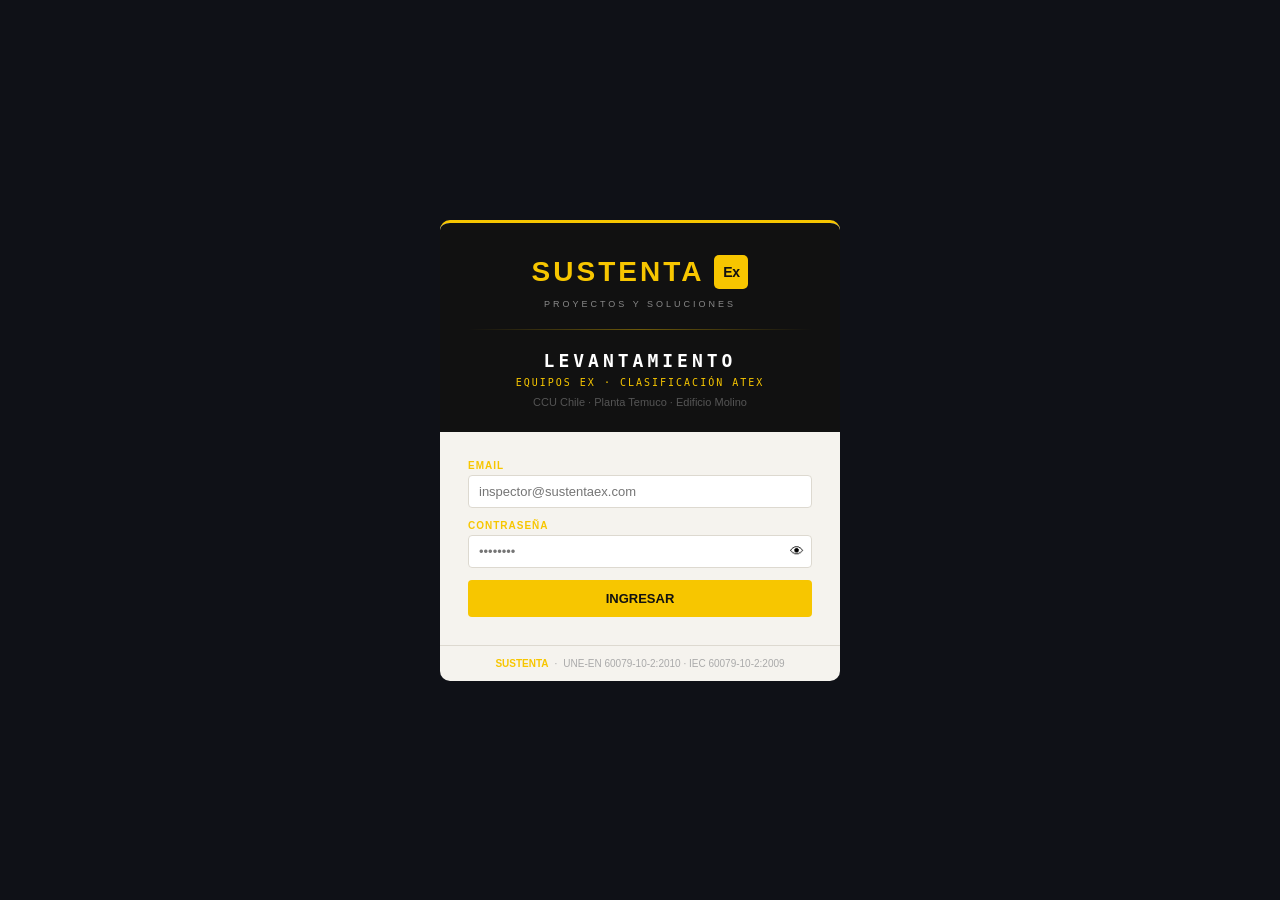
==== index.html @ 0db6ca26 "Fix formatting of button element in index.html" ====
<!DOCTYPE html>
<html lang="es">
<head>
<meta charset="UTF-8">
<meta name="viewport" content="width=device-width, initial-scale=1.0">
<title>SUSTENTA Ex — Levantamiento ATEX</title>
<script src="https://cdn.jsdelivr.net/npm/@supabase/supabase-js@2/dist/umd/supabase.js" charset="utf-8"></script>
<style>
*{box-sizing:border-box;margin:0;padding:0}
body{font-family:sans-serif;background:#f5f3ee;color:#0f1117;min-height:100vh}
/* ── LOGIN ── */
#login{position:fixed;inset:0;background:#0f1117;display:flex;align-items:center;justify-content:center;z-index:100}
.login-box{background:#f5f3ee;border-radius:10px;border-top:3px solid #F7C600;width:100%;max-width:400px;margin:16px;overflow:hidden}
.login-head{background:#1e2230;padding:28px;text-align:center;color:#f5f3ee}
.login-body{padding:28px;display:flex;flex-direction:column;gap:14px}
.lbl{font-size:10px;font-weight:600;color:#F7C600;letter-spacing:1px;text-transform:uppercase;margin-bottom:4px}
input{width:100%;padding:8px 10px;border:1px solid #ddd9d0;border-radius:4px;font-size:13px}
.btn-orange{background:#F7C600;color:#111;border:none;border-radius:4px;padding:11px;width:100%;font-size:13px;font-weight:600;cursor:pointer}
.btn-orange:hover{background:#C9A200}
.msg{padding:10px 14px;border-radius:4px;font-size:13px;display:none}
.msg.err{background:#fee2e2;color:#991b1b;border-left:3px solid #dc2626}
.msg.ok{background:#d1fae5;color:#065f46;border-left:3px solid #059669}
.tabs{display:flex;border:1px solid #ddd9d0;border-radius:4px;overflow:hidden;margin-bottom:4px}
.tab{flex:1;padding:8px;text-align:center;font-size:11px;font-weight:600;cursor:pointer;background:#eceae3;color:#6b7280}
.tab.on{background:#0f1117;color:#fff}
/* ── APP ── */
#app{display:none;flex-direction:column;min-height:100vh}
#tab-docs{min-height:calc(100vh - 100px);background:#f5f3ee}
.topbar{background:#0f1117;border-bottom:2px solid #F7C600;padding:0 16px;height:52px;display:flex;align-items:center;justify-content:space-between;position:sticky;top:0;z-index:50}
.logo{background:#F7C600;color:#fff;font-size:11px;font-weight:600;padding:3px 9px;border-radius:2px;letter-spacing:1px}
.topbar-title{color:#f5f3ee;font-size:13px;font-weight:500;margin-left:10px}
.nav{display:flex;background:#161b2a;border-bottom:2px solid #F7C600;overflow-x:auto}
.nav-btn{padding:11px 18px;font-size:11px;font-weight:700;color:#9aa3b8;cursor:pointer;border-bottom:2px solid transparent;white-space:nowrap;font-family:monospace;letter-spacing:.8px;transition:color .15s}
.nav-btn.on{color:#F7C600;border-bottom-color:#F7C600;background:rgba(247,198,0,.07)}.nav-btn:not(.on):hover{color:#d1d8e8;background:rgba(255,255,255,.04)}
.page-wrap{max-width:960px;margin:0 auto;padding:18px 16px 60px;width:100%}
/* ── EQUIPOS ── */
.filter-bar{display:flex;gap:6px;flex-wrap:wrap;padding:10px 14px;background:#fff;border:1px solid #ddd9d0;border-radius:4px;margin-bottom:14px;align-items:center}
.chip{padding:4px 10px;border:1px solid #ddd9d0;border-radius:20px;font-size:11px;cursor:pointer;color:#6b7280}
.chip.on{background:#0f1117;color:#fff;border-color:#0f1117}
.sec-hd{font-size:10px;font-weight:600;color:#F7C600;letter-spacing:1.8px;text-transform:uppercase;padding-bottom:6px;border-bottom:1px solid #ddd9d0;margin:20px 0 12px}
.sec-hd:first-child{margin-top:0}
.eq-grid{display:grid;grid-template-columns:repeat(auto-fill,minmax(220px,1fr));gap:8px;margin-bottom:8px}
.eq-card{background:#fff;border:1px solid #ddd9d0;border-left:3px solid #ccc8be;border-radius:4px;padding:10px 13px;cursor:pointer;transition:box-shadow .12s}
.eq-card:hover{box-shadow:0 2px 8px rgba(0,0,0,.08)}
.eq-card.z20{border-left-color:#7c3aed}
.eq-card.z21{border-left-color:#d97706}
.eq-card.z22{border-left-color:#059669}
.eq-card.done{background:#fffdf7}
.eq-name{font-size:13px;font-weight:500;margin-bottom:5px;line-height:1.35}
.eq-meta{display:flex;align-items:center;gap:6px;flex-wrap:wrap}
.zpill{font-size:9px;font-weight:600;padding:1px 7px;border-radius:2px;font-family:monospace}
.z20p{background:#ede9fe;color:#5b21b6}
.z21p{background:#fef3c7;color:#92400e}
.z22p{background:#d1fae5;color:#065f46}
.zdp{background:#f3f4f6;color:#6b7280}
.dot{width:7px;height:7px;border-radius:50%;margin-left:auto}
.dC{background:#059669}.dNC{background:#dc2626}.dOBS{background:#d97706}.dNV{background:#2563eb}.dNA{background:#9ca3af}.d-{background:#ddd9d0}
/* ── MODAL ── */
#modal-bg{display:none;position:fixed;inset:0;background:rgba(0,0,0,.55);z-index:200;padding:16px;overflow-y:auto}
#modal-bg.on{display:flex;align-items:flex-start;justify-content:center}
.modal{background:#f5f3ee;border-radius:8px;width:100%;max-width:660px;margin:auto;border-top:3px solid #F7C600;overflow:hidden}
.modal-head{background:#0f1117;color:#f5f3ee;padding:14px 20px;display:flex;align-items:flex-start;justify-content:space-between}
.modal-body{padding:20px;display:flex;flex-direction:column;gap:12px}
.modal-foot{padding:14px 20px;border-top:1px solid #ddd9d0;background:#eceae3;display:flex;gap:8px;justify-content:flex-end}
.field-lbl{font-size:10px;font-weight:600;color:#F7C600;letter-spacing:1px;text-transform:uppercase;margin-bottom:4px}
.field-input,.field-sel,.field-ta{width:100%;padding:7px 10px;border:1px solid #ddd9d0;border-radius:4px;font-size:13px;background:#fff}
.field-ta{min-height:68px;resize:vertical}
.two-col{display:grid;grid-template-columns:1fr 1fr;gap:12px}
.radio-grp{display:flex;gap:6px;flex-wrap:wrap}
.ropt{padding:6px 13px;border:1.5px solid #ddd9d0;border-radius:4px;font-size:11px;font-weight:600;cursor:pointer;color:#6b7280;font-family:monospace}
.ropt.sC{border-color:#059669;background:#d1fae5;color:#065f46}
.ropt.sNC{border-color:#dc2626;background:#fee2e2;color:#991b1b}
.ropt.sOBS{border-color:#d97706;background:#fef3c7;color:#92400e}
.ropt.sNA{border-color:#6b7280;background:#f3f4f6;color:#6b7280}
.ropt.sNV{border-color:#2563eb;background:#dbeafe;color:#1e40af}
.photo-zone{border:1.5px dashed #ddd9d0;border-radius:8px;padding:12px;background:#f5f3ee}
.photo-grid{display:grid;grid-template-columns:repeat(auto-fill,minmax(76px,1fr));gap:8px;margin-bottom:10px}
.photo-wrap{position:relative}
.photo-wrap img{width:100%;aspect-ratio:1;object-fit:cover;border-radius:4px;border:1px solid #ddd9d0;cursor:pointer}
.photo-rm{position:absolute;top:-5px;right:-5px;background:#dc2626;color:#fff;border:none;border-radius:50%;width:18px;height:18px;font-size:10px;cursor:pointer;display:flex;align-items:center;justify-content:center}
.btn-dark{background:#0f1117;color:#f5f3ee;border:none;border-radius:4px;padding:8px 18px;font-size:11px;font-weight:600;cursor:pointer;font-family:monospace}
.btn-dark:hover{background:#F7C600;color:#111}
.btn-out{background:none;border:1.5px solid #ddd9d0;border-radius:4px;padding:8px 16px;font-size:11px;font-weight:600;cursor:pointer;font-family:monospace}
.btn-save{background:#F7C600;color:#111;border:none;border-radius:4px;padding:8px 20px;font-size:11px;font-weight:600;cursor:pointer;font-family:monospace}
/* ── RESUMEN ── */
.kpi-grid{display:grid;grid-template-columns:repeat(5,1fr);gap:10px;margin-bottom:16px}
.kpi{background:#fff;border:1px solid #ddd9d0;border-radius:4px;padding:14px;text-align:center}
.kpi-n{font-size:30px;font-weight:600;font-family:monospace}
.kpi-l{font-size:11px;color:#6b7280;margin-top:4px}
.prog-wrap{background:#ddd9d0;border-radius:2px;height:5px;overflow:hidden;margin-bottom:16px}
.prog{height:100%;background:#F7C600;border-radius:2px;transition:width .4s}
.dt{background:#fff;border:1px solid #ddd9d0;border-radius:4px;overflow:hidden}
.dt-head{background:#0f1117;color:#fff;padding:9px 14px;display:grid;gap:10px;font-size:10px;font-weight:600;font-family:monospace;letter-spacing:.5px}
.dt-row{padding:9px 14px;display:grid;gap:10px;border-bottom:1px solid #ddd9d0;font-size:12px;align-items:start}
.dt-row:nth-child(odd){background:#fafaf8}
.dt-row:last-child{border-bottom:none}
.cbadge{font-size:10px;font-weight:600;padding:2px 9px;border-radius:2px;font-family:monospace}
.bC{background:#d1fae5;color:#065f46}.bNC{background:#fee2e2;color:#991b1b}.bOBS{background:#fef3c7;color:#92400e}.bNV{background:#dbeafe;color:#1e40af}.bNA{background:#f3f4f6;color:#6b7280}
/* ── INFORME ── */
.card{background:#fff;border:1px solid #ddd9d0;border-radius:8px;padding:16px 18px}
.btn-lg{padding:11px 24px;font-size:12px}
.btn-print{background:#F7C600;color:#111}
.btn-print:hover{background:#0f1117;color:#f5f3ee}
.nc-head{display:flex;align-items:center;gap:10px;justify-content:space-between;padding:10px 14px;background:#fee2e2;color:#991b1b;border-left:3px solid #dc2626;border-radius:4px;font-size:13px;margin-bottom:8px}
.nc-head.ok{background:#d1fae5;color:#065f46;border-left-color:#059669}
.nc-head-main{display:flex;align-items:center;gap:8px;font-weight:600}
.nc-toggle{background:#fff;border:1px solid rgba(153,27,27,.25);border-radius:4px;color:#991b1b;cursor:pointer;font-family:monospace;font-size:10px;font-weight:600;padding:5px 9px;white-space:nowrap}
.nc-toggle:hover{background:#fff7f7;border-color:#dc2626}
.nc-list{display:none}
.nc-list.on{display:block}
.nc-item{padding:10px 14px;background:#fff;border:1px solid #ddd9d0;border-left:3px solid #dc2626;border-radius:4px;margin-bottom:8px}
/* ── LOADER/TOAST ── */
#loader{display:none;position:fixed;inset:0;background:rgba(0,0,0,.35);z-index:300;align-items:center;justify-content:center}
#loader.on{display:flex}
.loader-box{background:#0f1117;color:#fff;border-radius:8px;padding:20px 28px;display:flex;align-items:center;gap:14px;font-family:monospace;font-size:12px}
.spin{display:inline-block;width:16px;height:16px;border:2px solid #444;border-top-color:#F7C600;border-radius:50%;animation:spin .7s linear infinite}
@keyframes spin{to{transform:rotate(360deg)}}
#toasts{position:fixed;bottom:20px;right:20px;display:flex;flex-direction:column;gap:8px;z-index:400}
.toast{background:#0f1117;color:#fff;border-radius:4px;padding:10px 16px;font-size:13px;box-shadow:0 4px 16px rgba(0,0,0,.2);border-left:3px solid #F7C600;max-width:280px}
.toast.ok{border-left-color:#059669}.toast.err{border-left-color:#dc2626}
.btn-del{background:none;border:1px solid #fca5a5;color:#dc2626;border-radius:4px;padding:8px 14px;font-size:11px;font-weight:600;cursor:pointer;font-family:monospace}
.btn-del:hover{background:#fee2e2}
.btn-hide{background:none;border:1px solid #ddd9d0;color:#6b7280;border-radius:4px;padding:8px 14px;font-size:11px;font-weight:600;cursor:pointer;font-family:monospace}
.btn-hide:hover{background:#f3f4f6}
.del-section{padding:10px 14px;background:#fff8f8;border:1px solid #fecaca;border-radius:4px;margin-top:4px}
.del-section-title{font-size:10px;font-weight:600;color:#dc2626;letter-spacing:1.5px;text-transform:uppercase;margin-bottom:8px}
/* ── EDICIÓN NOMBRE EQUIPO ── */
.eq-edit-btn{background:none;border:none;cursor:pointer;font-size:11px;color:#ccc;padding:0 3px;line-height:1;vertical-align:middle;display:none}
.eq-card:hover .eq-edit-btn{display:inline}
.eq-name-wrap{display:flex;align-items:flex-start;gap:4px;margin-bottom:5px}
.eq-name-input{font-size:13px;font-weight:500;line-height:1.35;border:1.5px solid #F7C600;border-radius:3px;padding:2px 6px;width:100%;background:#fff;display:none}
.eq-name-input.on{display:block}
.eq-name-actions{display:none;gap:4px;margin-top:4px}
.eq-name-actions.on{display:flex}
.eq-name-ok{background:#F7C600;color:#111;border:none;border-radius:3px;padding:3px 10px;font-size:10px;font-family:monospace;cursor:pointer}
.eq-name-cancel{background:none;border:1px solid #ddd9d0;border-radius:3px;padding:3px 10px;font-size:10px;font-family:monospace;cursor:pointer}
/* ── FOTOS INFORME ── */
.inf-foto-btn{font-family:monospace;font-size:10px;color:#F7C600;background:none;border:1px solid #ddd9d0;border-radius:3px;padding:2px 7px;cursor:pointer;white-space:nowrap;margin-top:4px;display:inline-block}
.inf-foto-btn:hover{background:#FFFBE6;border-color:#F7C600}
.inf-foto-panel{display:none;margin-top:8px;padding:8px;background:#fafaf8;border-radius:4px;border:1px solid #f0ece4}
.inf-foto-panel.on{display:flex;flex-wrap:wrap;gap:6px}
.inf-foto-panel img{width:64px;height:64px;object-fit:cover;border-radius:3px;border:1px solid #ddd9d0;cursor:pointer}
.inf-foto-panel .inf-spin{font-family:monospace;font-size:10px;color:#aaa}
input[type=file]{display:none}
/* ── SUBCOMPONENTS ── */
.eq-expand{display:none;border-top:1px solid #f0ece4;margin-top:8px;padding-top:8px}
.eq-card.expanded .eq-expand{display:block}
.comp-row{display:flex;align-items:center;gap:8px;padding:6px 8px;border-radius:4px;cursor:pointer;transition:background .1s;border:1px solid #f0ece4;margin-bottom:4px;background:#fafaf8}
.comp-row:hover{background:#f5f3ee}
.comp-name{font-size:12px;font-weight:500;flex:1}
.comp-type{font-family:monospace;font-size:9px;color:#aaa;background:#f0ece4;padding:1px 6px;border-radius:2px}
.comp-add{display:flex;align-items:center;gap:6px;padding:5px 8px;border:1.5px dashed #ddd9d0;border-radius:4px;cursor:pointer;color:#aaa;font-size:11px;font-family:monospace;transition:all .1s;margin-top:4px}
.comp-add:hover{border-color:#F7C600;color:#F7C600}
.eq-card .eq-toggle{font-family:monospace;font-size:9px;color:#aaa;margin-left:auto;padding:2px 6px;border:1px solid #eee;border-radius:2px;background:#fafafa;cursor:pointer;user-select:none;white-space:nowrap}
.eq-card .eq-toggle:hover{border-color:#F7C600;color:#F7C600}
/* ── CICLOS ── */
.ciclo-card{background:#fff;border:1px solid #ddd9d0;border-left:4px solid #ccc8be;border-radius:6px;padding:14px 16px;margin-bottom:10px;cursor:pointer;transition:box-shadow .12s}
.ciclo-card:hover{box-shadow:0 2px 10px rgba(0,0,0,.08)}
.ciclo-card.abierto{border-left-color:#059669}
.ciclo-card.cerrado{border-left-color:#d97706}
.ciclo-card.aprobado{border-left-color:#6b7280;background:#fafaf8}
.ciclo-badge{font-family:monospace;font-size:9px;font-weight:700;padding:2px 8px;border-radius:2px;text-transform:uppercase}
.cb-abierto{background:#d1fae5;color:#065f46}
.cb-cerrado{background:#fef3c7;color:#92400e}
.cb-aprobado{background:#f3f4f6;color:#374151}
.ciclo-tipo{font-family:monospace;font-size:9px;color:#aaa;background:#f3f4f6;padding:1px 6px;border-radius:2px}
.insp-row{display:flex;align-items:center;gap:10px;padding:9px 12px;border-bottom:1px solid #f0ece4;cursor:pointer;transition:background .1s}
.insp-row:hover{background:#f5f3ee}
.insp-row:last-child{border-bottom:none}
.insp-row.completado{background:#f0fdf4}
.insp-dot{width:10px;height:10px;border-radius:50%;flex-shrink:0}
.id-pendiente{background:#ddd9d0}
.id-C{background:#059669}
.id-NC{background:#dc2626}
.id-OBS{background:#d97706}
.id-NV{background:#2563eb}
.id-NA{background:#9ca3af}
.prog-ciclo{background:#ddd9d0;border-radius:2px;height:6px;overflow:hidden;margin:8px 0 4px}
.prog-ciclo-bar{height:100%;background:#059669;border-radius:2px;transition:width .4s}
/* ── BÚSQUEDA GLOBAL ── */
#search-bg{display:none;position:fixed;inset:0;background:rgba(0,0,0,.65);z-index:250;padding:16px;overflow-y:auto;align-items:flex-start;justify-content:center}
#search-bg.on{display:flex}
.search-box{background:#f5f3ee;border-radius:8px;width:100%;max-width:700px;margin:auto;border-top:3px solid #F7C600;overflow:hidden;box-shadow:0 24px 64px rgba(0,0,0,.45)}
.search-input-wrap{display:flex;align-items:center;gap:10px;padding:14px 18px;background:#0f1117;border-bottom:1px solid #1e2230}
.search-input-wrap .si-icon{font-size:16px;color:#F7C600;flex-shrink:0}
#search-input{flex:1;background:transparent;border:none;color:#f5f3ee;font-size:15px;outline:none;font-family:monospace;letter-spacing:.3px}
#search-input::placeholder{color:#444}
.search-close{background:none;border:none;color:#555;font-size:20px;cursor:pointer;flex-shrink:0;line-height:1}
.search-close:hover{color:#f5f3ee}
.search-filters{display:flex;gap:6px;padding:9px 14px;background:#1e2230;flex-wrap:wrap;align-items:center}
.sf-label{font-family:monospace;font-size:9px;color:#444;flex-shrink:0}
.sf-chip{padding:3px 10px;border:1px solid #2a2f40;border-radius:20px;font-size:10px;cursor:pointer;color:#777;font-family:monospace;transition:all .12s;user-select:none}
.sf-chip:hover{border-color:#555;color:#ccc}
.sf-chip.on{background:#F7C600;color:#111;border-color:#F7C600;font-weight:700}
.search-results{max-height:62vh;overflow-y:auto}
.search-count{padding:7px 16px;font-family:monospace;font-size:10px;color:#888;background:#eceae3;border-bottom:1px solid #ddd9d0}
.search-empty{padding:44px;text-align:center;color:#aaa;font-family:monospace;font-size:12px;line-height:1.8}
.sr-item{display:flex;align-items:flex-start;gap:12px;padding:11px 16px;border-bottom:1px solid #f0ece4;cursor:pointer;transition:background .1s;outline:none}
.sr-item:hover,.sr-item:focus{background:#f0ece4}
.sr-item:last-child{border-bottom:none}
.sr-icon{width:30px;height:30px;border-radius:5px;display:flex;align-items:center;justify-content:center;font-size:14px;flex-shrink:0;margin-top:1px}
.sr-icon.eq{background:#fef3c7}
.sr-icon.comp{background:#ede9fe}
.sr-body{flex:1;min-width:0}
.sr-name{font-size:13px;font-weight:600;color:#0f1117;margin-bottom:3px;line-height:1.3}
.sr-name mark{background:#fef3c7;color:#92400e;border-radius:2px;padding:0 2px;font-style:normal}
.sr-meta{font-family:monospace;font-size:10px;color:#888;display:flex;gap:8px;flex-wrap:wrap;align-items:center}
.sr-meta span{white-space:nowrap}
.sr-hallazgo{font-size:10px;color:#dc2626;margin-top:4px;font-family:monospace;line-height:1.4}
.sr-badge{font-family:monospace;font-size:9px;font-weight:700;padding:2px 7px;border-radius:2px;flex-shrink:0;align-self:flex-start;margin-top:2px}
.sr-shortcut{font-family:monospace;font-size:9px;color:#444;background:#1e2230;border:1px solid #2a2f40;border-radius:3px;padding:2px 6px;margin-left:auto}
/* ── LIGHTBOX ── */
#lb{display:none;position:fixed;inset:0;background:rgba(0,0,0,.9);z-index:500;align-items:center;justify-content:center}
#lb.on{display:flex}
#lb img{max-width:90vw;max-height:90vh;border-radius:4px}
#lb-close{position:fixed;top:16px;right:16px;background:none;border:none;color:#fff;font-size:28px;cursor:pointer}
@media(max-width:640px){.two-col{grid-template-columns:1fr}.kpi-grid{grid-template-columns:1fr 1fr}.eq-grid{grid-template-columns:1fr}}
/* ── DRAG & DROP COMPONENTES ── */
.comp-row[draggable]{cursor:grab}
.comp-row[draggable]:active{cursor:grabbing}
.comp-row.dragging{opacity:.35;background:#ede9fe!important;border-color:#7c3aed!important;transform:scale(.97)}
.eq-expand.drag-over{background:#ede9fe!important;border:2px dashed #7c3aed!important;border-radius:6px;padding:4px!important}
.eq-expand.drag-over .comp-add{border-color:#7c3aed;color:#7c3aed}
.drag-ghost{position:fixed;top:-100px;left:-100px;background:#1e1030;color:#a78bfa;border-radius:4px;padding:5px 12px;font-size:11px;font-family:monospace;pointer-events:none;z-index:9999;white-space:nowrap;border:1px solid #7c3aed}
#comp-transfer-bg{display:none;position:fixed;inset:0;background:rgba(0,0,0,.6);z-index:500;padding:16px;overflow-y:auto;align-items:flex-start;justify-content:center}
#comp-transfer-bg.on{display:flex}
.ct-eq-item{padding:9px 14px;border-bottom:1px solid #f0ece4;cursor:pointer;font-size:12px;display:flex;align-items:center;gap:8px;transition:background .1s}
.ct-eq-item:hover{background:#f5f3ee}
.ct-eq-item .ct-eq-piso{font-family:monospace;font-size:9px;color:#888;margin-left:auto;white-space:nowrap}
/* ── INFORME ÁRBOL ── */
.inf-tree-wrap{border:1px solid #ddd9d0;border-radius:6px;overflow:hidden;background:#fff}
.inf-piso-hd{background:#1e2230;color:#F7C600;padding:9px 14px;display:flex;align-items:center;gap:8px;cursor:pointer;user-select:none;font-family:monospace;font-size:10px;font-weight:600;letter-spacing:1.5px;text-transform:uppercase;border-top:1px solid #2a2f40}
.inf-piso-hd:first-child{border-top:none}
.inf-piso-hd:hover{background:#252b3d}
.inf-piso-arrow{font-size:9px;transition:transform .2s;display:inline-block;flex-shrink:0}
.inf-col-hd-bar{display:grid;grid-template-columns:22px 2fr 0.65fr 0.9fr 0.5fr 1.1fr 0.6fr 1.6fr 1.5fr;gap:6px;padding:6px 14px;background:#0f1117;font-family:monospace;font-size:9px;font-weight:700;color:#ccc;letter-spacing:.8px;text-transform:uppercase;position:sticky;top:0;z-index:5}
.inf-eq-row{display:grid;grid-template-columns:22px 2fr 0.65fr 0.9fr 0.5fr 1.1fr 0.6fr 1.6fr 1.5fr;gap:6px;padding:8px 14px;align-items:start;background:#f8f6f2;cursor:pointer;transition:background .1s;border-top:1px solid #eceae3}
.inf-eq-row:hover{background:#f0ece4}
.inf-eq-toggle{font-size:10px;color:#aaa;transition:transform .18s;display:inline-block;line-height:1.5;flex-shrink:0}
.inf-comp-rows{display:none}
.inf-comp-row{display:grid;grid-template-columns:22px 2fr 0.65fr 0.9fr 0.5fr 1.1fr 0.6fr 1.6fr 1.5fr;gap:6px;padding:6px 14px 6px 38px;align-items:start;border-top:1px solid #f0ece4;background:#fdfcfb;cursor:pointer;transition:background .1s}
.inf-comp-row[draggable]{cursor:grab}
.inf-comp-row[draggable]:active{cursor:grabbing}
.inf-comp-row.dragging{opacity:.35;background:#ede9fe!important}
.inf-comp-row:hover{background:#f5f3ee}
/* ── ZONA USO CHECKBOXES ── */
.zona-uso-wrap{display:flex;gap:6px;flex-wrap:wrap;margin-top:4px}
.zona-uso-opt{display:flex;align-items:center;gap:5px;padding:5px 11px;border:1.5px solid #ddd9d0;border-radius:4px;cursor:pointer;font-size:11px;font-weight:600;font-family:monospace;user-select:none;transition:all .1s}
.zona-uso-opt input[type=checkbox]{width:14px;height:14px;padding:0;margin:0;accent-color:#7c3aed;cursor:pointer;flex-shrink:0}
.zona-uso-opt.sel-20{border-color:#7c3aed;background:#ede9fe;color:#5b21b6}
.zona-uso-opt.sel-21{border-color:#d97706;background:#fef3c7;color:#92400e}
.zona-uso-opt.sel-22{border-color:#059669;background:#d1fae5;color:#065f46}

/* ── SELECTOR PROYECTOS ── */
#proyecto-selector{position:fixed;inset:0;background:#0a0d14;z-index:150;display:none;flex-direction:column;align-items:center;justify-content:center;padding:20px;overflow-y:auto}
#proyecto-selector.on{display:flex}
.proy-header{text-align:center;margin-bottom:32px;flex-shrink:0}
.proy-grid{display:grid;grid-template-columns:repeat(auto-fill,minmax(280px,1fr));gap:14px;width:100%;max-width:900px;margin-bottom:24px}
.proy-card{background:#1e2230;border:1px solid #2a2f40;border-radius:8px;padding:20px 22px;cursor:pointer;transition:all .15s;border-left:4px solid #F7C600;position:relative}
.proy-card:hover{background:#252b3d;box-shadow:0 4px 20px rgba(247,198,0,.15);transform:translateY(-1px)}
.proy-card-name{font-size:15px;font-weight:700;color:#f5f3ee;margin-bottom:4px}
.proy-card-sub{font-size:11px;color:#b0b8c8;font-family:monospace}
.proy-card-badge{position:absolute;top:12px;right:12px;background:#F7C600;color:#111;font-size:8px;font-weight:800;padding:2px 7px;border-radius:2px;font-family:monospace}
.proy-card-meta{display:flex;gap:10px;margin-top:10px;flex-wrap:wrap}
.proy-card-stat{font-family:monospace;font-size:10px;color:#9db0c8}
.btn-nuevo-proy{display:flex;align-items:center;gap:8px;padding:10px 24px;background:none;border:1.5px dashed #2a2f40;border-radius:6px;color:#666;font-family:monospace;font-size:11px;cursor:pointer;transition:all .15s;margin-top:4px;flex-shrink:0}
.btn-nuevo-proy:hover{border-color:#F7C600;color:#F7C600}
#nuevo-proy-bg{display:none;position:fixed;inset:0;background:rgba(0,0,0,.75);z-index:400;padding:16px;overflow-y:auto;align-items:flex-start;justify-content:center}
#nuevo-proy-bg.on{display:flex}
.proy-active-pill{background:#1e2230;border:1px solid #2a2f40;border-radius:4px;padding:3px 10px;font-family:monospace;font-size:9px;color:#F7C600;cursor:pointer;display:flex;align-items:center;gap:5px;white-space:nowrap}
.proy-active-pill:hover{background:#252b3d;border-color:#F7C600}
/* ── TIPO UBICACIÓN SELECTOR ── */
.tipo-ub-grid{display:grid;grid-template-columns:repeat(3,1fr);gap:8px;margin-top:6px}
.tipo-ub-opt{border:1.5px solid #ddd9d0;border-radius:6px;padding:10px 8px;text-align:center;cursor:pointer;transition:all .12s;font-size:12px;font-weight:600}
.tipo-ub-opt:hover{border-color:#0284c7;background:#eff6ff}
.tipo-ub-opt.sel{border-color:#0284c7;background:#dbeafe;color:#1e40af}
.tipo-ub-icon{font-size:20px;margin-bottom:4px}
/* ── GESTIÓN UBICACIONES ── */
#ub-modal-bg{display:none;position:fixed;inset:0;background:rgba(0,0,0,.6);z-index:250;padding:16px;overflow-y:auto;align-items:flex-start;justify-content:center}
#ub-modal-bg.on{display:flex}
.ub-row{display:flex;align-items:center;gap:8px;padding:8px 10px;border:1px solid #ddd9d0;border-radius:4px;background:#fff;margin-bottom:6px}
.ub-row-name{flex:1;font-size:13px;font-weight:500}
.ub-row-drag{cursor:grab;color:#ccc;font-size:14px;padding:0 4px}
.ub-row-drag:active{cursor:grabbing}
/* ── CREAR EQUIPO ── */
#eq-nuevo-bg{display:none;position:fixed;inset:0;background:rgba(0,0,0,.6);z-index:250;padding:16px;overflow-y:auto;align-items:flex-start;justify-content:center}
#eq-nuevo-bg.on{display:flex}
.btn-add-eq{display:flex;align-items:center;gap:6px;padding:7px 14px;background:none;border:1.5px dashed #ddd9d0;border-radius:4px;color:#aaa;font-size:11px;font-family:monospace;cursor:pointer;width:100%;justify-content:center;margin-top:8px;transition:all .12s}
.btn-add-eq:hover{border-color:#F7C600;color:#F7C600;background:#fffdf0}
/* ── DRAG EQ ENTRE UBICACIONES ── */
.eq-card[draggable]{cursor:grab}
.eq-card[draggable]:active{cursor:grabbing}
.eq-card.eq-dragging{opacity:.3;transform:scale(.97);border-style:dashed!important}
.eq-grid.piso-drop-over{background:#fffdf0!important;outline:2px dashed #F7C600;border-radius:6px;min-height:60px}
.sec-hd.piso-hd-over{color:#111!important;background:#F7C600!important;border-radius:3px;padding:4px 8px!important}
.eq-drag-ghost{position:fixed;top:-200px;left:-200px;background:#0f1117;color:#F7C600;border:1px solid #F7C600;border-radius:5px;padding:6px 14px;font-size:11px;font-family:monospace;pointer-events:none;z-index:9999;white-space:nowrap;max-width:220px;overflow:hidden;text-overflow:ellipsis}


/* ── PANEL USUARIOS ── */
#tab-usuarios{display:none}
.usr-table{width:100%;border-collapse:collapse;background:#fff;border:1px solid #ddd9d0;border-radius:6px;overflow:hidden}
.usr-table th{background:#0f1117;color:#ccc;font-family:monospace;font-size:9px;letter-spacing:.8px;text-transform:uppercase;padding:9px 14px;text-align:left;font-weight:600}
.usr-table td{padding:10px 14px;border-bottom:1px solid #f0ece4;font-size:12px;vertical-align:middle}
.usr-table tr:last-child td{border-bottom:none}
.usr-table tr:hover td{background:#fafaf8}
.rol-pill{font-family:monospace;font-size:9px;font-weight:700;padding:2px 8px;border-radius:3px;letter-spacing:.5px;display:inline-block}
.rol-admin{background:#7c3aed;color:#fff}
.rol-supervisor{background:#0284c7;color:#fff}
.rol-inspector{background:#059669;color:#fff}
.rol-cliente{background:#d97706;color:#fff}
.rol-visita{background:#6b7280;color:#fff}
.perm-chip{font-size:9px;padding:2px 7px;border-radius:2px;font-family:monospace;display:inline-block;margin:1px}
.perm-on{background:#d1fae5;color:#065f46}
.perm-off{background:#f3f4f6;color:#9ca3af}
/* Modal usuario */
#usr-modal-bg{display:none;position:fixed;inset:0;background:rgba(0,0,0,.6);z-index:250;padding:16px;overflow-y:auto;align-items:flex-start;justify-content:center}
#usr-modal-bg.on{display:flex}
/* Modal asignar proyecto */
#asign-modal-bg{display:none;position:fixed;inset:0;background:rgba(0,0,0,.6);z-index:260;padding:16px;overflow-y:auto;align-items:flex-start;justify-content:center}
#asign-modal-bg.on{display:flex}
.asign-proy-row{display:flex;align-items:center;gap:10px;padding:8px 12px;border:1px solid #ddd9d0;border-radius:4px;margin-bottom:6px;background:#fff}
.asign-proy-name{flex:1;font-size:13px;font-weight:500}
/* Permisos visuales */
.perm-matrix{display:grid;grid-template-columns:2fr repeat(5,1fr);gap:0;border:1px solid #ddd9d0;border-radius:6px;overflow:hidden;font-size:11px}
.perm-matrix .ph{background:#0f1117;color:#ccc;font-family:monospace;font-size:8px;letter-spacing:.5px;text-transform:uppercase;padding:8px 6px;text-align:center;font-weight:600}
.perm-matrix .ph:first-child{text-align:left;padding-left:12px}
.perm-matrix .pr{padding:7px 12px;border-top:1px solid #f0ece4;font-size:11px;color:#374151;display:flex;align-items:center}
.perm-matrix .pc{border-top:1px solid #f0ece4;text-align:center;display:flex;align-items:center;justify-content:center;font-size:13px}
.perm-matrix .pr:nth-child(12n+1){background:#fafaf8}
.perm-matrix .pc:nth-child(12n){background:#fafaf8}


/* ── PANEL ADMIN ── */
#admin-panel{display:none;position:fixed;inset:0;background:#0a0d14;z-index:160;overflow-y:auto}
#admin-panel.on{display:flex;flex-direction:column}
.admin-topbar{background:#0f1117;border-bottom:2px solid #7c3aed;padding:0 20px;height:52px;display:flex;align-items:center;justify-content:space-between;position:sticky;top:0;z-index:10;flex-shrink:0}
.admin-nav{display:flex;background:#111;border-bottom:1px solid #1e2230;flex-shrink:0}
.admin-nav-btn{padding:11px 20px;font-size:11px;font-weight:700;color:#9db0c8;cursor:pointer;border-bottom:2px solid transparent;font-family:monospace;letter-spacing:.5px;white-space:nowrap;transition:color .15s}
.admin-nav-btn.on{color:#a78bfa;border-bottom-color:#7c3aed}
.admin-nav-btn:hover:not(.on){color:#9aa3b8}
.admin-content{flex:1;padding:28px;max-width:1000px;margin:0 auto;width:100%}
/* Tabla usuarios */
.usr-table{width:100%;border-collapse:collapse;background:#1e2230;border:1px solid #2a2f40;border-radius:6px;overflow:hidden}
.usr-table th{background:#0f1117;color:#888;font-family:monospace;font-size:9px;letter-spacing:.8px;text-transform:uppercase;padding:10px 14px;text-align:left;font-weight:600}
.usr-table td{padding:11px 14px;border-bottom:1px solid #2a2f40;font-size:12px;vertical-align:middle;color:#d1d5db}
.usr-table tr:last-child td{border-bottom:none}
.usr-table tr:hover td{background:rgba(255,255,255,.03)}
.rol-pill{font-family:monospace;font-size:9px;font-weight:700;padding:2px 8px;border-radius:3px;letter-spacing:.5px;display:inline-block}
.rol-admin{background:#7c3aed;color:#fff}
.rol-supervisor{background:#0284c7;color:#fff}
.rol-inspector{background:#059669;color:#fff}
.rol-cliente{background:#d97706;color:#fff}
.rol-visita{background:#4b5563;color:#fff}
/* Modal admin */
#adm-usr-modal-bg{display:none;position:fixed;inset:0;background:rgba(0,0,0,.7);z-index:300;padding:16px;overflow-y:auto;align-items:flex-start;justify-content:center}
#adm-usr-modal-bg.on{display:flex}
#adm-asign-modal-bg{display:none;position:fixed;inset:0;background:rgba(0,0,0,.7);z-index:310;padding:16px;overflow-y:auto;align-items:flex-start;justify-content:center}
#adm-asign-modal-bg.on{display:flex}
.asign-proy-row{display:flex;align-items:center;gap:10px;padding:10px 14px;border:1px solid #2a2f40;border-radius:4px;margin-bottom:6px;background:#1a1f2e}
.asign-proy-name{flex:1;font-size:13px;font-weight:500;color:#e5e7eb}
/* Perm matrix */
.perm-matrix{display:grid;grid-template-columns:2fr repeat(5,1fr);border:1px solid #2a2f40;border-radius:6px;overflow:hidden;font-size:11px}
.perm-matrix .ph{background:#0f1117;color:#888;font-family:monospace;font-size:8px;letter-spacing:.5px;text-transform:uppercase;padding:9px 6px;text-align:center;font-weight:600}
.perm-matrix .ph:first-child{text-align:left;padding-left:14px}
.perm-matrix .pr{padding:8px 14px;border-top:1px solid #1e2230;color:#9ca3af;font-size:11px;display:flex;align-items:center}
.perm-matrix .pc{border-top:1px solid #1e2230;text-align:center;display:flex;align-items:center;justify-content:center;font-size:13px}
.perm-on{color:#34d399}.perm-off{color:#374151}
/* Icono admin en topbar */
.admin-icon-btn{background:none;border:1px solid #2a2f40;border-radius:4px;color:#7c3aed;font-size:14px;cursor:pointer;padding:4px 8px;display:none;transition:all .15s}
.admin-icon-btn:hover{background:#1e1030;border-color:#7c3aed}


/* ══ MÓDULO DOCUMENTOS ══ */
.docs-layout{display:grid;grid-template-columns:200px 1fr;gap:16px}
.docs-sidebar{background:#fff;border:1px solid #ddd9d0;border-radius:6px;overflow:hidden;align-self:start}
.docs-sidebar-hd{background:#0f1117;color:#F7C600;font-family:monospace;font-size:9px;font-weight:700;letter-spacing:1px;padding:9px 14px;text-transform:uppercase}
.docs-cat{padding:9px 14px;font-size:12px;cursor:pointer;border-bottom:1px solid #f0ece4;display:flex;align-items:center;gap:8px;color:#374151;transition:background .1s}
.docs-cat:hover{background:#f5f3ee}
.docs-cat.on{background:#0f1117;color:#F7C600;font-weight:600}
.docs-cat-badge{margin-left:auto;font-family:monospace;font-size:10px;background:#eceae3;padding:1px 6px;border-radius:10px;color:#6b7280}
.docs-cat.on .docs-cat-badge{background:#1e2230;color:#888}
.doc-card{background:#fff;border:1px solid #ddd9d0;border-radius:6px;padding:12px 16px;display:flex;align-items:flex-start;gap:12px;margin-bottom:8px;cursor:pointer;transition:box-shadow .12s}
.doc-card:hover{box-shadow:0 2px 10px rgba(0,0,0,.08)}
.doc-icon{font-size:26px;flex-shrink:0;width:36px;text-align:center;line-height:1.2}
.doc-info{flex:1;min-width:0}
.doc-name{font-size:13px;font-weight:600;margin-bottom:3px;white-space:nowrap;overflow:hidden;text-overflow:ellipsis}
.doc-meta{font-family:monospace;font-size:10px;color:#aaa;display:flex;gap:8px;flex-wrap:wrap}
.doc-desc{font-size:11px;color:#6b7280;margin-top:4px;line-height:1.4}
.doc-match{font-size:10px;background:#fef3c7;border-left:2px solid #F7C600;padding:4px 8px;margin-top:5px;border-radius:0 3px 3px 0;color:#92400e;font-family:monospace}
.doc-actions{display:flex;flex-direction:column;gap:4px;flex-shrink:0}
.doc-btn{background:none;border:1px solid #ddd9d0;border-radius:3px;padding:4px 10px;font-size:10px;font-family:monospace;cursor:pointer;color:#374151;white-space:nowrap}
.doc-btn:hover{border-color:#F7C600;color:#F7C600}
.doc-btn.danger{border-color:#fca5a5;color:#dc2626}
.doc-btn.danger:hover{background:#fee2e2}
.doc-upload-zone{border:2px dashed #ddd9d0;border-radius:8px;padding:24px;text-align:center;cursor:pointer;transition:all .15s;background:#fafaf8}
.doc-upload-zone:hover,.doc-upload-zone.dragover{border-color:#F7C600;background:#fffdf0}
#doc-preview-bg{display:none;position:fixed;inset:0;background:rgba(0,0,0,.88);z-index:500;padding:16px;align-items:center;justify-content:center}
#doc-preview-bg.on{display:flex}
.doc-preview-box{background:#fff;border-radius:8px;width:100%;max-width:900px;max-height:92vh;display:flex;flex-direction:column;overflow:hidden}
.doc-preview-hd{background:#0f1117;color:#f5f3ee;padding:12px 18px;display:flex;align-items:center;justify-content:space-between;flex-shrink:0}
.doc-preview-body{flex:1;overflow:auto}
#doc-upload-modal-bg{display:none;position:fixed;inset:0;background:rgba(0,0,0,.6);z-index:300;padding:16px;overflow-y:auto;align-items:flex-start;justify-content:center}
#doc-upload-modal-bg.on{display:flex}
@media(max-width:640px){.docs-layout{grid-template-columns:1fr}.docs-sidebar{display:none}}

/* ══ CLASIFICACIÓN ATEX / P&ID ══ */
.atex-toolbar{display:flex;gap:8px;flex-wrap:wrap;align-items:center;margin-bottom:14px}
.atex-kpis{display:grid;grid-template-columns:repeat(4,1fr);gap:10px;margin-bottom:16px}
.atex-kpi{background:#fff;border:1px solid #ddd9d0;border-radius:6px;padding:12px 14px}.atex-kpi b{display:block;font:700 24px monospace}.atex-kpi span{font-size:10px;color:#6b7280}
.atex-switch{display:flex;border:1px solid #ddd9d0;border-radius:5px;overflow:hidden;background:#fff;margin-bottom:14px}.atex-switch button{flex:1;border:none;background:#fff;padding:9px 12px;font:700 10px monospace;cursor:pointer;color:#6b7280}.atex-switch button.on{background:#0f1117;color:#F7C600}
.pid-table{width:100%;border-collapse:collapse;background:#fff;border:1px solid #ddd9d0}.pid-table th{background:#0f1117;color:#ccc;font:700 9px monospace;text-align:left;padding:8px}.pid-table td{padding:8px;border-top:1px solid #eee;font-size:11px;vertical-align:top}.pid-table tr:hover td{background:#fafaf8}
.conf-pill{display:inline-block;font:700 9px monospace;padding:2px 7px;border-radius:3px}.conf-A{background:#d1fae5;color:#065f46}.conf-B{background:#fef3c7;color:#92400e}.conf-C{background:#fee2e2;color:#991b1b}.conf-X{background:#f3f4f6;color:#6b7280}
.pid-status{font:700 9px monospace}.ps-confirmado{color:#059669}.ps-sugerido{color:#d97706}.ps-revisar{color:#dc2626}.ps-no_representado{color:#6b7280}
.fe-card{background:#fff;border:1px solid #ddd9d0;border-left:4px solid #F7C600;border-radius:6px;padding:12px 14px;margin-bottom:9px}.fe-head{display:flex;justify-content:space-between;gap:10px}.fe-code{font:700 10px monospace;color:#F7C600}.fe-name{font-weight:700;font-size:13px;margin:2px 0}.fe-meta{font:10px monospace;color:#6b7280}.zona-line{display:flex;gap:6px;flex-wrap:wrap;margin-top:8px}.zona-box{border:1px solid #ddd9d0;border-radius:4px;padding:5px 8px;font:10px monospace;background:#fafaf8}.zona-box strong{color:#0f1117}
.atex-help{background:#fffdf0;border:1px solid #f5d76e;border-left:3px solid #F7C600;border-radius:4px;padding:10px 12px;font-size:11px;color:#6b5a00;line-height:1.5;margin-bottom:14px}
@media(max-width:700px){.atex-kpis{grid-template-columns:1fr 1fr}.pid-table{min-width:950px}}

</style>
</head>
<body>

<div id="loader"><div class="loader-box"><span class="spin"></span> Cargando…</div></div>
<div id="toasts"></div>
<div id="lb" onclick="closeLb()"><button id="lb-close" onclick="closeLb()">✕</button><img id="lb-img" src="" alt="foto"></div>


<!-- ══════════════ SELECTOR DE PROYECTOS ══════════════ -->
<div id="proyecto-selector">
  <div style="position:fixed;top:0;left:0;right:0;height:50px;background:#0f1117;border-bottom:1px solid #1e2230;display:flex;align-items:center;justify-content:space-between;padding:0 20px;z-index:10">
    <div style="display:flex;align-items:center;gap:8px">
      <span style="font-size:15px;font-weight:900;color:#F7C600;letter-spacing:2px">SUSTENTA</span>
      <span style="background:#F7C600;color:#111;font-size:9px;font-weight:900;padding:2px 6px;border-radius:3px">Ex</span>
    </div>
    <div style="display:flex;align-items:center;gap:10px">
      <span id="sel-user-lbl" style="font-family:monospace;font-size:10px;color:#b0b8c8"></span>
      <button id="sel-admin-btn" onclick="openAdminPanel()" style="display:none;background:none;border:1px solid #2a2f40;border-radius:4px;color:#a78bfa;font-size:10px;font-family:monospace;padding:4px 10px;cursor:pointer">&#9881; Admin</button>
      <button onclick="doLogout()" style="background:none;border:1px solid #2a2f40;border-radius:4px;color:#888;font-size:10px;font-family:monospace;padding:4px 10px;cursor:pointer">&#8592; Salir</button>
    </div>
  </div>
  <div style="height:50px;flex-shrink:0"></div>
  <div class="proy-header">
    <div style="display:flex;align-items:center;justify-content:center;gap:10px;margin-bottom:10px">
      <span style="font-size:26px;font-weight:900;color:#F7C600;letter-spacing:3px">SUSTENTA</span>
      <span style="background:#F7C600;color:#111;font-size:11px;font-weight:900;padding:3px 8px;border-radius:3px">Ex</span>
    </div>
    <div style="font-size:14px;color:#b0b8c8;font-family:monospace;letter-spacing:1px">SELECCIONAR PROYECTO</div>
  </div>
  <div class="proy-grid" id="proy-grid"></div>
  <button class="btn-nuevo-proy" id="btn-crear-proy" onclick="openNuevoProy()">＋ Crear nuevo proyecto</button>
</div>

<!-- ══════════════ MODAL NUEVO PROYECTO ══════════════ -->
<div id="nuevo-proy-bg">
  <div class="modal" style="border-top-color:#F7C600;max-width:560px">
    <div class="modal-head" style="background:#0f1117">
      <div style="flex:1">
        <div style="font-size:11px;font-family:monospace;color:#F7C600;letter-spacing:1px;text-transform:uppercase;margin-bottom:4px">NUEVO PROYECTO</div>
        <div id="np-title-lbl" style="font-size:15px;font-weight:600">Crear proyecto ATEX</div>
      </div>
      <button onclick="closeNuevoProy()" style="background:none;border:none;color:#666;font-size:20px;cursor:pointer">✕</button>
    </div>
    <div class="modal-body">
      <!-- Datos básicos -->
      <div><div class="field-lbl">Nombre del proyecto</div><input class="field-input" id="np-nombre" placeholder="Ej: Levantamiento ATEX — Planta X"></div>
      <div class="two-col">
        <div><div class="field-lbl">Cliente</div><input class="field-input" id="np-cliente" placeholder="Ej: CMPC, Copec…"></div>
        <div><div class="field-lbl">Planta / Instalación</div><input class="field-input" id="np-planta" placeholder="Ej: Planta Santiago"></div>
      </div>
      <div><div class="field-lbl">Descripción</div><textarea class="field-ta" id="np-desc" placeholder="Norma aplicable, alcance…" style="min-height:52px"></textarea></div>
      <!-- Tipo de ubicación -->
      <div>
        <div class="field-lbl">Tipo de agrupación de equipos</div>
        <div class="tipo-ub-grid" id="tipo-ub-grid">
          <div class="tipo-ub-opt sel" data-v="Piso" onclick="selectTipoUb(this)"><div class="tipo-ub-icon">🏢</div>Piso</div>
          <div class="tipo-ub-opt" data-v="Área" onclick="selectTipoUb(this)"><div class="tipo-ub-icon">📐</div>Área</div>
          <div class="tipo-ub-opt" data-v="Sector" onclick="selectTipoUb(this)"><div class="tipo-ub-icon">🗺</div>Sector</div>
          <div class="tipo-ub-opt" data-v="Línea" onclick="selectTipoUb(this)"><div class="tipo-ub-icon">🏭</div>Línea</div>
          <div class="tipo-ub-opt" data-v="Zona" onclick="selectTipoUb(this)"><div class="tipo-ub-icon">📍</div>Zona</div>
          <div class="tipo-ub-opt" data-v="_custom" onclick="selectTipoUb(this)"><div class="tipo-ub-icon">✏️</div>Personalizado</div>
        </div>
        <input class="field-input" id="np-tipo-custom" placeholder="Nombre personalizado (ej: Nave, Módulo…)" style="display:none;margin-top:8px">
      </div>
      <!-- Ubicaciones iniciales -->
      <div>
        <div class="field-lbl">Ubicaciones iniciales <span style="color:#aaa;font-weight:400;text-transform:none;letter-spacing:0">(una por línea)</span></div>
        <textarea class="field-ta" id="np-ubicaciones" placeholder="Ej:&#10;Subterráneo&#10;Primer piso&#10;Segundo piso&#10;Hangar" style="min-height:100px;font-family:monospace;font-size:12px"></textarea>
        <div style="font-size:10px;color:#aaa;margin-top:4px;font-family:monospace">Podrás agregar, editar y reordenar ubicaciones después</div>
      </div>
    </div>
    <div class="modal-foot">
      <div style="margin-right:auto" id="np-del-wrap" style="display:none">
        <button class="btn-del" onclick="deleteProyecto()" id="np-del-btn" style="display:none">🗑 Eliminar proyecto</button>
      </div>
      <button class="btn-out" onclick="closeNuevoProy()">Cancelar</button>
      <button class="btn-save" onclick="saveNuevoProy()" id="np-sv">CREAR PROYECTO</button>
    </div>
  </div>
</div>

<!-- ══════════════ MODAL GESTIÓN UBICACIONES ══════════════ -->
<div id="ub-modal-bg">
  <div class="modal" style="border-top-color:#0284c7;max-width:480px">
    <div class="modal-head" style="background:#0a1628">
      <div style="flex:1">
        <div style="font-size:11px;font-family:monospace;color:#60a5fa;letter-spacing:1px;text-transform:uppercase;margin-bottom:4px">GESTIÓN DE UBICACIONES</div>
        <div id="ub-modal-title" style="font-size:15px;font-weight:600">Pisos del proyecto</div>
      </div>
      <button onclick="closeUbModal()" style="background:none;border:none;color:#666;font-size:20px;cursor:pointer">✕</button>
    </div>
    <div class="modal-body">
      <div id="ub-list" style="margin-bottom:10px"></div>
      <div style="display:flex;gap:8px">
        <input class="field-input" id="ub-nueva-input" placeholder="Nombre de nueva ubicación…" onkeydown="if(event.key==='Enter')addUbicacion()" style="flex:1">
        <button class="btn-save" onclick="addUbicacion()" style="white-space:nowrap">＋ Agregar</button>
      </div>
    </div>
    <div class="modal-foot">
      <button class="btn-out" onclick="closeUbModal()">Cerrar</button>
    </div>
  </div>
</div>

<!-- ══════════════ MODAL CREAR EQUIPO ══════════════ -->
<div id="eq-nuevo-bg">
  <div class="modal" style="border-top-color:#F7C600;max-width:520px">
    <div class="modal-head" style="background:#0f1117">
      <div style="flex:1">
        <div style="font-size:11px;font-family:monospace;color:#F7C600;letter-spacing:1px;text-transform:uppercase;margin-bottom:4px">NUEVO EQUIPO</div>
        <div id="en-ub-lbl" style="font-size:14px;font-weight:600"></div>
      </div>
      <button onclick="closeEqNuevo()" style="background:none;border:none;color:#666;font-size:20px;cursor:pointer">✕</button>
    </div>
    <div class="modal-body">
      <div id="en-ub-row" style="display:none">
        <div class="field-lbl">Ubicación / Piso</div>
        <select class="field-sel" id="en-ub-sel"></select>
      </div>
      <div><div class="field-lbl">Nombre del equipo</div><input class="field-input" id="en-nombre" placeholder="Ej: Motor ventilador, Sensor de nivel…"></div>
      <div class="two-col">
        <div>
          <div class="field-lbl">Grupo / Tipo</div>
          <input class="field-input" id="en-grupo" list="en-grupo-list" placeholder="Transporte, Motor, Sensor…">
          <datalist id="en-grupo-list">
            <option>Transporte</option><option>Molienda</option><option>Aspiración</option>
            <option>Filtración polvo</option><option>Almacenamiento</option><option>Válvulas</option>
            <option>Compresor</option><option>Ventilación</option><option>Pesaje</option>
            <option>Limpieza grano</option><option>Acondicionamiento</option><option>Contenedor polvo</option>
            <option>Transporte neumático</option><option>Servicios</option><option>Motor eléctrico</option>
            <option>Sensor / Detector</option><option>Actuador</option><option>Cuadro eléctrico</option>
          </datalist>
        </div>
        <div>
          <div class="field-lbl">Zona ATEX</div>
          <select class="field-sel" id="en-zona">
            <option value="">— clasificar —</option>
            <option value="20">Zona 20</option>
            <option value="21">Zona 21</option>
            <option value="22">Zona 22</option>
            <option value="NG">No peligroso</option>
          </select>
        </div>
      </div>
      <div>
        <div class="field-lbl">Cantidad <span style="color:#aaa;font-weight:400;text-transform:none;letter-spacing:0">(crea N equipos con nombre numerado)</span></div>
        <input class="field-input" id="en-cantidad" type="number" min="1" max="20" value="1" style="width:100px">
      </div>
    </div>
    <div class="modal-foot">
      <button class="btn-out" onclick="closeEqNuevo()">Cancelar</button>
      <button class="btn-save" onclick="saveEqNuevo()" id="en-sv">CREAR EQUIPO</button>
    </div>
  </div>
</div>


<!-- ══════════════ PANEL ADMIN ══════════════ -->
<div id="admin-panel">
  <div class="admin-topbar">
    <div style="display:flex;align-items:center;gap:12px">
      <span style="font-size:15px;font-weight:900;color:#F7C600;letter-spacing:2px">SUSTENTA</span>
      <span style="background:#F7C600;color:#111;font-size:9px;font-weight:900;padding:2px 6px;border-radius:3px">Ex</span>
      <span style="color:#333;margin:0 6px">|</span>
      <span style="font-family:monospace;font-size:11px;font-weight:700;color:#a78bfa;letter-spacing:1px">PANEL DE ADMINISTRACI&#211;N</span>
    </div>
    <div style="display:flex;align-items:center;gap:10px">
      <span id="adm-user-lbl" style="font-family:monospace;font-size:10px;color:#9db0c8"></span>
      <button onclick="closeAdminPanel()" style="background:none;border:1px solid #2a2f40;border-radius:4px;color:#888;font-size:11px;font-family:monospace;padding:5px 12px;cursor:pointer">&#8592; Volver</button>
    </div>
  </div>
  <div class="admin-nav">
    <div class="admin-nav-btn on" id="adm-tab-usuarios" onclick="switchAdminTab('usuarios',this)">&#128100; USUARIOS</div>
    <div class="admin-nav-btn" id="adm-tab-proyectos" onclick="switchAdminTab('proyectos',this)">&#128203; PROYECTOS</div>
    <div class="admin-nav-btn" id="adm-tab-permisos" onclick="switchAdminTab('permisos',this)">&#128274; PERMISOS</div>
  </div>
  <div class="admin-content">

    <!-- Panel Usuarios -->
    <div id="adm-panel-usuarios">
      <div style="display:flex;align-items:center;justify-content:space-between;flex-wrap:wrap;gap:10px;margin-bottom:20px">
        <div>
          <div style="font-size:18px;font-weight:700;color:#f5f3ee;margin-bottom:3px">Usuarios del sistema</div>
          <div style="font-size:11px;color:#9db0c8;font-family:monospace">Gestiona accesos, roles y asignaciones por proyecto</div>
        </div>
        <div style="display:flex;gap:8px">
          <input id="adm-usr-search" placeholder="Buscar usuario&#8230;" oninput="filterUsuariosTable()" style="padding:7px 12px;border:1px solid #2a2f40;border-radius:4px;font-size:12px;background:#1e2230;color:#e5e7eb;width:200px">
          <button onclick="openAdmUsrModal('new')" style="background:#7c3aed;color:#fff;border:none;border-radius:4px;padding:8px 16px;font-size:11px;font-weight:600;cursor:pointer;font-family:monospace">&#65291; Nuevo usuario</button>
        </div>
      </div>
      <div style="overflow-x:auto">
        <table class="usr-table">
          <thead><tr>
            <th>NOMBRE</th><th>EMAIL</th><th>ROL GLOBAL</th><th>PROYECTOS</th><th>&#218;LT. ACCESO</th><th>ACCIONES</th>
          </tr></thead>
          <tbody id="adm-usr-tbody">
            <tr><td colspan="6" style="text-align:center;color:#666;padding:28px;font-family:monospace;font-size:11px">Cargando&#8230;</td></tr>
          </tbody>
        </table>
      </div>
    </div>

    <!-- Panel Proyectos -->
    <div id="adm-panel-proyectos" style="display:none">
      <div style="font-size:18px;font-weight:700;color:#f5f3ee;margin-bottom:3px">Proyectos activos</div>
      <div style="font-size:11px;color:#9db0c8;font-family:monospace;margin-bottom:20px">Administra todos los proyectos y sus usuarios asignados</div>
      <div id="adm-proy-list"></div>
    </div>

    <!-- Panel Permisos -->
    <div id="adm-panel-permisos" style="display:none">
      <div style="font-size:18px;font-weight:700;color:#f5f3ee;margin-bottom:3px">Matriz de permisos</div>
      <div style="font-size:11px;color:#666;font-family:monospace;margin-bottom:20px">Referencia de permisos por rol en el sistema</div>
      <div class="perm-matrix">
        <div class="ph">ACCI&#211;N</div>
        <div class="ph">ADMIN</div><div class="ph">SUPERV.</div><div class="ph">INSP.</div><div class="ph">CLIENTE</div><div class="ph">VISITA</div>
        <div class="pr">Ver proyectos asignados</div><div class="pc perm-on">&#10003;</div><div class="pc perm-on">&#10003;</div><div class="pc perm-on">&#10003;</div><div class="pc perm-on">&#10003;</div><div class="pc perm-on">&#10003;</div>
        <div class="pr">Crear / editar proyectos</div><div class="pc perm-on">&#10003;</div><div class="pc perm-on">&#10003;</div><div class="pc perm-off">&#10005;</div><div class="pc perm-off">&#10005;</div><div class="pc perm-off">&#10005;</div>
        <div class="pr">Eliminar proyectos</div><div class="pc perm-on">&#10003;</div><div class="pc perm-off">&#10005;</div><div class="pc perm-off">&#10005;</div><div class="pc perm-off">&#10005;</div><div class="pc perm-off">&#10005;</div>
        <div class="pr">Gestionar usuarios</div><div class="pc perm-on">&#10003;</div><div class="pc perm-off">&#10005;</div><div class="pc perm-off">&#10005;</div><div class="pc perm-off">&#10005;</div><div class="pc perm-off">&#10005;</div>
        <div class="pr">Llenar fichas / fotos</div><div class="pc perm-on">&#10003;</div><div class="pc perm-on">&#10003;</div><div class="pc perm-on">&#10003;</div><div class="pc perm-on">&#10003;</div><div class="pc perm-off">&#10005;</div>
        <div class="pr">Crear / editar equipos</div><div class="pc perm-on">&#10003;</div><div class="pc perm-on">&#10003;</div><div class="pc perm-on">&#10003;</div><div class="pc perm-on">&#10003;</div><div class="pc perm-off">&#10005;</div>
        <div class="pr">Eliminar equipos / datos</div><div class="pc perm-on">&#10003;</div><div class="pc perm-on">&#10003;</div><div class="pc perm-off">&#10005;</div><div class="pc perm-off">&#10005;</div><div class="pc perm-off">&#10005;</div>
        <div class="pr">Ver informes / resumen</div><div class="pc perm-on">&#10003;</div><div class="pc perm-on">&#10003;</div><div class="pc perm-on">&#10003;</div><div class="pc perm-on">&#10003;</div><div class="pc perm-on">&#10003;</div>
        <div class="pr">Exportar PDF / CSV</div><div class="pc perm-on">&#10003;</div><div class="pc perm-on">&#10003;</div><div class="pc perm-on">&#10003;</div><div class="pc perm-on">&#10003;</div><div class="pc perm-off">&#10005;</div>
        <div class="pr">Comentar / agregar obs.</div><div class="pc perm-on">&#10003;</div><div class="pc perm-on">&#10003;</div><div class="pc perm-on">&#10003;</div><div class="pc perm-on">&#10003;</div><div class="pc perm-off">&#10005;</div>
      </div>
    </div>

  </div>
</div>

<!-- MODAL USUARIO (Admin) -->
<div id="adm-usr-modal-bg">
  <div class="modal" style="border-top-color:#7c3aed;max-width:520px">
    <div class="modal-head" style="background:#1e1030">
      <div style="flex:1">
        <div style="font-size:11px;font-family:monospace;color:#a78bfa;letter-spacing:1px;text-transform:uppercase;margin-bottom:4px">USUARIO</div>
        <div id="adm-um-title" style="font-size:15px;font-weight:600">Nuevo usuario</div>
      </div>
      <button onclick="closeAdmUsrModal()" style="background:none;border:none;color:#666;font-size:20px;cursor:pointer">&#10005;</button>
    </div>
    <div class="modal-body">
      <div><div class="field-lbl">Nombre completo</div><input class="field-input" id="adm-um-nombre" placeholder="Nombre Apellido"></div>
      <div><div class="field-lbl">Email</div><input class="field-input" id="adm-um-email" type="email" placeholder="usuario@empresa.com"></div>
      <div>
        <div class="field-lbl">Rol global</div>
        <select class="field-sel" id="adm-um-rol" onchange="updateAdmRolDesc()">
          <option value="inspector">Inspector</option>
          <option value="supervisor">Supervisor</option>
          <option value="cliente">Cliente</option>
          <option value="visita">Visita</option>
          <option value="admin">Administrador</option>
        </select>
        <div id="adm-um-rol-desc" style="font-size:10px;color:#888;font-family:monospace;margin-top:5px;padding:6px 10px;background:#f5f3ee;border-radius:4px;line-height:1.5"></div>
      </div>
      <div>
        <div class="field-lbl">Proyectos asignados <span style="color:#aaa;font-weight:400;text-transform:none;letter-spacing:0">(y rol en cada uno)</span></div>
        <div id="adm-um-proy-list" style="display:flex;flex-direction:column;gap:6px;margin-top:4px;margin-bottom:8px"></div>
        <button onclick="openAdmAsignModal()" class="btn-out" style="font-size:11px;padding:6px 14px">&#65291; Asignar proyectos</button>
      </div>
      <div id="adm-um-prev" style="display:none;padding:8px 10px;background:#eceae3;border-radius:4px;font-size:10px;color:#6b7280;font-family:monospace"></div>
      <div id="adm-um-del-wrap" style="display:none">
        <div class="del-section">
          <div class="del-section-title">&#9888; Zona de administraci&#243;n</div>
          <div style="display:flex;gap:8px;flex-wrap:wrap">
            <button class="btn-del" onclick="admDeactivateUser()">&#128274; Restringir a Visita</button>
          </div>
          <div style="font-size:10px;color:#aaa;margin-top:6px;font-family:monospace">Cambia rol a Visita &#183; Solo lectura sin exportar</div>
        </div>
      </div>
    </div>
    <div class="modal-foot">
      <button class="btn-out" onclick="closeAdmUsrModal()">Cancelar</button>
      <button class="btn-save" onclick="saveAdmUsuario()" id="adm-um-sv" style="background:#7c3aed;color:#fff">GUARDAR</button>
    </div>
  </div>
</div>

<!-- MODAL ASIGNAR PROYECTOS (Admin) -->
<div id="adm-asign-modal-bg">
  <div class="modal" style="border-top-color:#F7C600;max-width:500px">
    <div class="modal-head" style="background:#0f1117">
      <div style="flex:1">
        <div style="font-size:11px;font-family:monospace;color:#F7C600;letter-spacing:1px;text-transform:uppercase;margin-bottom:4px">ASIGNAR PROYECTOS</div>
        <div id="adm-asign-user-name" style="font-size:14px;font-weight:600"></div>
      </div>
      <button onclick="closeAdmAsignModal()" style="background:none;border:none;color:#666;font-size:20px;cursor:pointer">&#10005;</button>
    </div>
    <div class="modal-body">
      <div id="adm-asign-proy-list" style="display:flex;flex-direction:column;gap:8px"></div>
    </div>
    <div class="modal-foot">
      <button class="btn-out" onclick="closeAdmAsignModal()">Listo</button>
    </div>
  </div>
</div>

<!-- LOGIN -->
<div id="login">
  <div class="login-box">
    <div class="login-head" style="background:#111;padding:32px 28px 24px">
      <!-- Logo Sustenta -->
      <div style="display:flex;align-items:center;justify-content:center;gap:10px;margin-bottom:10px">
        <div style="font-size:28px;font-weight:900;color:#F7C600;letter-spacing:3px;line-height:1">SUSTENTA</div>
        <div style="display:flex;align-items:center;justify-content:center;width:34px;height:34px;background:#F7C600;border-radius:5px;flex-shrink:0">
          <span style="font-weight:900;font-size:14px;color:#111;letter-spacing:-0.5px">Ex</span>
        </div>
      </div>
      <div style="font-size:9px;color:#888;letter-spacing:3px;text-transform:uppercase;text-align:center;margin-bottom:20px">Proyectos y Soluciones</div>
      <div style="width:100%;height:1px;background:linear-gradient(90deg,transparent,#F7C600,transparent);margin-bottom:20px;opacity:.4"></div>
      <div style="font-family:monospace;font-size:18px;font-weight:700;letter-spacing:4px;color:#fff;text-align:center">LEVANTAMIENTO</div>
      <div style="font-family:monospace;font-size:10px;color:#F7C600;letter-spacing:2px;text-align:center;margin-top:6px;text-transform:uppercase">Equipos Ex · Clasificación ATEX</div>
      <div style="font-size:11px;color:#555;margin-top:8px;text-align:center">CCU Chile · Planta Temuco · Edificio Molino</div>
    </div>
    <div class="login-body">
      <div id="auth-msg" class="msg"></div>
      <form id="form-li" onsubmit="doLogin(event)" style="display:flex;flex-direction:column;gap:12px">
        <div><div class="lbl">Email</div><input id="li-e" type="email" placeholder="inspector@sustentaex.com" required></div>
        <div><div class="lbl">Contraseña</div><div style="position:relative"><input id="li-p" type="password" placeholder="••••••••" required style="width:100%;padding-right:36px;box-sizing:border-box"><button type="button" onclick="const i=document.getElementById('li-p');i.type=i.type==='password'?'text':'password';this.textContent=i.type==='password'?'👁':'🙈'" style="position:absolute;right:8px;top:50%;transform:translateY(-50%);background:none;border:none;cursor:pointer;font-size:14px;padding:0;line-height:1">👁</button></div></div>
        <button class="btn-orange" type="submit" id="btn-li">INGRESAR</button>
      </form>
    </div>
    <div style="padding:12px 28px;border-top:1px solid #ddd9d0;text-align:center;font-size:10px;color:#aaa;display:flex;align-items:center;justify-content:center;gap:6px">
      <span style="color:#F7C600;font-weight:700;font-size:10px">SUSTENTA</span>
      <span>·</span>
      <span>UNE-EN 60079-10-2:2010 · IEC 60079-10-2:2009</span>
    </div>
  </div>
</div>

<!-- APP -->
<div id="app">
  <div class="topbar">
    <div style="display:flex;align-items:center">
      <div style="display:flex;align-items:center;gap:7px">
        <span style="font-size:15px;font-weight:900;color:#F7C600;letter-spacing:2px;font-family:sans-serif">SUSTENTA</span>
        <span style="background:#F7C600;color:#111;font-size:9px;font-weight:900;padding:2px 6px;border-radius:3px;letter-spacing:0.5px">Ex</span>
      </div>
      <span style="color:#444;margin:0 10px;font-size:14px">|</span>
      <span class="topbar-title">Levantamiento Equipos Ex · CCU Temuco</span>
    </div>
    <div style="display:flex;align-items:center;gap:8px">
      <span class="proy-active-pill" onclick="volverProyectos()" id="proy-pill" title="Cambiar proyecto">◈ <span id="proy-pill-name">—</span></span>
      <span id="user-lbl" style="font-family:monospace;font-size:10px;color:#c0c8d8"></span>
      <button onclick="openSearch()" style="background:none;border:1px solid #2a2f40;color:#888;font-size:11px;cursor:pointer;border-radius:4px;padding:4px 10px;font-family:monospace;display:flex;align-items:center;gap:5px" title="Ctrl+K">
        🔍 <span style="display:none" id="srch-hint">Ctrl+K</span>
      </button>
      <button onclick="doLogout()" style="background:none;border:1px solid #2a2f40;border-radius:4px;color:#9db0c8;font-size:10px;font-family:monospace;padding:4px 10px;cursor:pointer;transition:all .15s" onmouseover="this.style.borderColor='#dc2626';this.style.color='#dc2626'" onmouseout="this.style.borderColor='#2a2f40';this.style.color='#9db0c8'" title="Salir">← Salir</button>
    </div>
  </div>
  <div class="nav">
    <div class="nav-btn on" onclick="goTab('eq',this)">📋 EQUIPOS</div>
    <div class="nav-btn" onclick="goTab('rs',this)">📊 RESUMEN</div>
    <div class="nav-btn" onclick="goTab('inf',this)">📄 INFORME</div>
    <div class="nav-btn" onclick="goTab('ciclos',this)">📅 CICLOS</div>
    <div class="nav-btn" onclick="goTab('atex',this)">⌁ CLASIFICACIÓN ATEX</div>
    <div class="nav-btn" onclick="goTab('docs',this)">📁 DOCUMENTOS</div>
  </div>

  <!-- TAB EQUIPOS -->
  <div id="tab-eq">
    <div class="page-wrap">
      <div class="filter-bar">
        <span style="font-size:10px;color:#aaa;font-family:monospace">PISO</span>
        <span class="chip on" onclick="setFloor('all',this)">TODOS</span>
        <span class="chip" onclick="setFloor('1sub',this)">SUBTERRÁNEO</span>
        <span class="chip" onclick="setFloor('1',this)">P1</span>
        <span class="chip" onclick="setFloor('2',this)">P2</span>
        <span class="chip" onclick="setFloor('3',this)">P3</span>
        <span class="chip" onclick="setFloor('4',this)">P4</span>
        <span class="chip" onclick="setFloor('5',this)">P5</span>
        <span class="chip" onclick="setFloor('6',this)">P6</span>
        <span class="chip" onclick="setFloor('7',this)">P7</span>
        <span class="chip" onclick="setFloor('hangar',this)">HANGAR</span>
        <span id="eq-cnt" style="font-size:10px;color:#aaa;font-family:monospace"></span>
        <button onclick="openUbModal()" id="btn-gest-ub" style="display:none;background:none;border:1px solid #ddd9d0;border-radius:4px;padding:4px 10px;font-size:10px;font-family:monospace;cursor:pointer;color:#6b7280;margin-left:auto">⚙ Gestionar ubicaciones</button>
      </div>
      <div id="eq-list"></div>
    </div>
  </div>

  <!-- TAB RESUMEN -->
  <div id="tab-rs" style="display:none">
    <div class="page-wrap">
      <div style="background:#111;color:#fff;border-radius:8px;padding:20px 24px;margin-bottom:20px;display:flex;align-items:center;justify-content:space-between;flex-wrap:wrap;gap:12px;border-left:4px solid #F7C600">
        <div>
          <div style="display:flex;align-items:center;gap:8px;margin-bottom:4px">
            <span style="font-size:14px;font-weight:900;color:#F7C600;letter-spacing:2px">SUSTENTA</span>
            <span style="background:#F7C600;color:#111;font-size:8px;font-weight:900;padding:1px 5px;border-radius:2px">Ex</span>
          </div>
          <div style="font-size:15px;font-weight:600">Edificio de Molino — Recepción y Molienda</div>
          <div style="font-family:monospace;font-size:10px;color:#888;margin-top:3px">UNE-EN 60079-10-2:2010 · IEC 60079-10-2:2009</div>
        </div>
        <div style="text-align:right">
          <div style="font-family:monospace;font-size:10px;color:#888">AVANCE</div>
          <div id="pct" style="font-family:monospace;font-size:36px;font-weight:600;color:#F7C600">0%</div>
        </div>
      </div>
      <div class="prog-wrap"><div class="prog" id="prog" style="width:0%"></div></div>
      <div class="kpi-grid">
        <div class="kpi"><div class="kpi-n" id="kTotal">—</div><div class="kpi-l">Registrados</div></div>
        <div class="kpi"><div class="kpi-n" id="kC" style="color:#059669">—</div><div class="kpi-l">Conformes</div></div>
        <div class="kpi"><div class="kpi-n" id="kNC" style="color:#dc2626">—</div><div class="kpi-l">No conformes</div></div>
        <div class="kpi"><div class="kpi-n" id="kOBS" style="color:#d97706">—</div><div class="kpi-l">Observaciones</div></div>
        <div class="kpi"><div class="kpi-n" id="kNV" style="color:#2563eb">—</div><div class="kpi-l">No verificables</div></div>
      </div>
      <div class="sec-hd">Hallazgos</div>
      <div class="dt">
        <div class="dt-head" style="grid-template-columns:2.5fr 0.8fr 0.9fr 0.7fr 2.5fr">
          <div>EQUIPO</div><div>ZONA</div><div>TAG</div><div>ESTADO</div><div>BRECHAS / OBS.</div>
        </div>
        <div id="gap-rows"><div style="padding:28px;text-align:center;color:#6b7280">Sin registros</div></div>
      </div>
    </div>
  </div>

  <!-- TAB INFORME -->
  <div id="tab-inf" style="display:none">
    <div class="page-wrap">
      <div class="sec-hd" style="margin-top:0">Datos del informe</div>
      <div class="card" style="margin-bottom:20px">
        <div class="two-col" style="gap:14px">
          <div><div class="field-lbl">Inspector</div><input class="field-input" id="i-insp" placeholder="Nombre y cargo"></div>
          <div><div class="field-lbl">Fecha</div><input class="field-input" id="i-fecha" type="date"></div>
          <div><div class="field-lbl">Área</div><input class="field-input" id="i-area" value="Edificio de Molino — Recepción y Molienda"></div>
          <div><div class="field-lbl">Revisión N°</div><input class="field-input" id="i-rev" placeholder="1"></div>
          <div style="grid-column:1/-1"><div class="field-lbl">Conclusiones</div><textarea class="field-ta" id="i-concl" placeholder="Principales brechas y recomendaciones…" style="min-height:80px"></textarea></div>
        </div>
      </div>
      <div class="sec-hd">No conformidades</div>
      <div id="nc-sum" style="margin-bottom:20px"></div>
      <div style="display:flex;align-items:center;justify-content:space-between;margin-bottom:8px">
        <div class="sec-hd" style="margin:0">Tabla completa</div>
        <button onclick="openEqNuevo(null,'Nuevo equipo','inf')" style="background:#F7C600;color:#111;border:none;border-radius:4px;padding:6px 14px;font-size:11px;font-weight:700;cursor:pointer;font-family:monospace;display:flex;align-items:center;gap:6px">＋ Nuevo equipo</button>
      </div>
      <div id="findings" style="overflow-x:auto"><div style="padding:28px;text-align:center;color:#6b7280">Sin datos</div></div>
      <div style="display:flex;gap:10px;margin-top:22px;flex-wrap:wrap">
        <button class="btn-dark btn-lg btn-print btn-export-hide" onclick="printInforme()">PDF / Imprimir</button>
        <button class="btn-dark btn-lg btn-export-hide" onclick="printRegistroFotografico()" style="background:#1e2230">📷 Registro fotográfico</button>
        <button class="btn-dark btn-lg btn-export-hide" onclick="exportCSV()">⬇ CSV</button>
        <button class="btn-dark btn-lg btn-export-hide" onclick="copyMD()">📋 Markdown</button>
      </div>
    </div>
  </div>

  <!-- TAB CICLOS -->
  <div id="tab-ciclos" style="display:none">
    <div class="page-wrap">

      <!-- Header con rol y botón crear -->
      <div style="display:flex;align-items:center;justify-content:space-between;margin-bottom:16px;flex-wrap:wrap;gap:10px">
        <div>
          <div style="font-size:16px;font-weight:700;color:#0f1117">Ciclos de Inspección</div>
          <div id="ciclo-rol-lbl" style="font-family:monospace;font-size:10px;color:#aaa;margin-top:2px"></div>
        </div>
        <div style="display:flex;gap:8px;flex-wrap:wrap">
          <button id="btn-nuevo-ciclo" onclick="openNuevoCiclo()" style="display:none;background:#F7C600;color:#111;border:none;border-radius:4px;padding:8px 18px;font-size:11px;font-weight:700;cursor:pointer;font-family:monospace">＋ Nuevo ciclo</button>
        </div>
      </div>

      <!-- Lista ciclos -->
      <div id="ciclos-list"><div style="padding:40px;text-align:center;color:#aaa;font-family:monospace">Cargando ciclos…</div></div>

    </div>
  </div>


  <!-- TAB CLASIFICACIÓN ATEX -->
  <div id="tab-atex" style="display:none">
    <div class="page-wrap">
      <div style="display:flex;align-items:flex-start;justify-content:space-between;gap:12px;flex-wrap:wrap;margin-bottom:14px">
        <div><div style="font-size:17px;font-weight:700">Clasificación de Emplazamientos / Fuentes de Emisión</div>
        <div style="font:10px monospace;color:#888;margin-top:3px">P&ID → equipo levantado → fuente de emisión → zona ATEX → equipos afectados</div></div>
        <div class="atex-toolbar">
          <button class="btn-dark" onclick="autoAsociarPidSeguros()">⚙ Autoasignar A</button>
          <button class="btn-dark" onclick="exportPidCSV()" style="background:#374151">⬇ Matriz P&ID</button>
          <button class="btn-save" onclick="openFuenteModal()">＋ Fuente de emisión</button>
        </div>
      </div>
      <div class="atex-help"><b>Criterio de trabajo:</b> TAG Planta conserva lo observado en terreno. La referencia P&ID se almacena por separado. Las asociaciones A pueden confirmarse automáticamente; B y C quedan como sugerencias para revisión. Una Zona 20 interna no genera por sí sola una Zona 22 exterior.</div>
      <div class="atex-kpis">
        <div class="atex-kpi"><b id="ak-confirm">0</b><span>Vínculos confirmados</span></div>
        <div class="atex-kpi"><b id="ak-sug">0</b><span>Sugerencias por revisar</span></div>
        <div class="atex-kpi"><b id="ak-unres">0</b><span>Sin referencia P&ID</span></div>
        <div class="atex-kpi"><b id="ak-fe">0</b><span>Fuentes de emisión</span></div>
      </div>
      <div class="atex-switch">
        <button id="atex-sw-pid" class="on" onclick="switchAtexView('pid')">CONCILIACIÓN P&ID</button>
        <button id="atex-sw-fe" onclick="switchAtexView('fe')">FUENTES / EMPLAZAMIENTOS</button>
        <button id="atex-sw-polvo" onclick="switchAtexView('polvo')">CARACTERIZACIÓN POLVO</button>
      </div>
      <div id="atex-view-pid">
        <div style="display:flex;gap:8px;margin-bottom:10px;flex-wrap:wrap"><input id="pid-filter" class="field-input" placeholder="Buscar equipo, TAG o referencia P&ID…" oninput="renderPidConciliacion()" style="max-width:380px"><select id="pid-status-filter" class="field-sel" onchange="renderPidConciliacion()" style="width:190px"><option value="all">Todos los estados</option><option value="confirmado">Confirmados</option><option value="sugerido">Sugeridos</option><option value="pendiente">Sin referencia</option></select></div>
        <div id="pid-conciliacion" style="overflow-x:auto"></div>
      </div>
      <div id="atex-view-fe" style="display:none"><div id="fuentes-list"></div></div>
      <div id="atex-view-polvo" style="display:none">
        <div class="card"><div style="display:flex;justify-content:space-between;gap:10px;align-items:center"><div><b>Caracterización de polvos</b><div style="font-size:11px;color:#888;margin-top:3px">Registra ensayos propios, bibliografía o estado no determinado.</div></div><button class="btn-save" onclick="openPolvoModal()">＋ Sustancia</button></div><div id="polvos-list" style="margin-top:12px"></div></div>
      </div>
    </div>
  </div>

  <!-- TAB DOCUMENTOS -->
  <div id="tab-docs" style="display:none;flex:1;min-height:400px">
    <div class="page-wrap">
      <div style="display:flex;align-items:center;justify-content:space-between;flex-wrap:wrap;gap:10px;margin-bottom:18px">
        <div>
          <div style="font-size:16px;font-weight:700;margin-bottom:2px">Repositorio de Documentos</div>
          <div style="font-size:11px;color:#888;font-family:monospace">Planos, normas, certificados y manuales del proyecto</div>
        </div>
        <button id="btn-subir-doc" onclick="openDocUpload()" class="btn-dark" style="padding:9px 18px;display:none">&#128196; Subir documento</button>
      </div>
      <div style="display:flex;gap:8px;align-items:center;background:#fff;border:1px solid #ddd9d0;border-radius:6px;padding:10px 14px;margin-bottom:14px">
        <span style="color:#aaa">&#128269;</span>
        <input id="docs-search-input" placeholder="Buscar por nombre, descripci&#243;n o contenido&#8230;" oninput="searchDocs()" style="flex:1;border:none;outline:none;font-size:13px">
        <span id="docs-search-cnt" style="font-family:monospace;font-size:10px;color:#aaa"></span>
        <button id="docs-clear-btn" onclick="clearDocSearch()" style="display:none;background:none;border:none;color:#aaa;cursor:pointer">&#10005;</button>
      </div>
      <div class="docs-layout">
        <div class="docs-sidebar">
          <div class="docs-sidebar-hd">Filtrar</div>
          <div class="docs-cat on" onclick="setDocFiltro('all',this)">&#128193; Todos <span class="docs-cat-badge" id="dcnt-all">0</span></div>
          <div class="docs-cat" onclick="setDocFiltro('proyecto',this)">&#128203; Proyecto <span class="docs-cat-badge" id="dcnt-proyecto">0</span></div>
          <div class="docs-cat" onclick="setDocFiltro('equipo',this)">&#9881; Equipo <span class="docs-cat-badge" id="dcnt-equipo">0</span></div>
          <div class="docs-cat" onclick="setDocFiltro('componente',this)">&#128279; Componente <span class="docs-cat-badge" id="dcnt-componente">0</span></div>
          <div style="padding:7px 14px;font-size:9px;color:#aaa;font-family:monospace;text-transform:uppercase;letter-spacing:1px;border-top:1px solid #f0ece4;margin-top:4px">Tipo</div>
          <div class="docs-cat" onclick="setDocTipoFiltro('pdf',this)">&#128441; PDF</div>
          <div class="docs-cat" onclick="setDocTipoFiltro('word',this)">&#128196; Word</div>
          <div class="docs-cat" onclick="setDocTipoFiltro('excel',this)">&#128202; Excel</div>
          <div class="docs-cat" onclick="setDocTipoFiltro('imagen',this)">&#128247; Im&#225;genes</div>
          <div class="docs-cat" onclick="setDocTipoFiltro('otro',this)">&#128196; Otros</div>
        </div>
        <div>
          <div id="docs-list">
            <div style="text-align:center;padding:40px;color:#aaa;background:#fff;border:1px solid #ddd9d0;border-radius:6px">
              <div style="font-size:36px;margin-bottom:8px">&#128193;</div>
              <div style="font-weight:600;margin-bottom:4px">Sin documentos</div>
              <div style="font-size:12px">Sube el primer documento con el bot&#243;n superior</div>
            </div>
          </div>
        </div>
      </div>
    </div>
  </div>

  </div>
</div>


<!-- MODAL SUBIR DOCUMENTO -->
<div id="doc-upload-modal-bg">
  <div class="modal" style="border-top-color:#F7C600;max-width:540px">
    <div class="modal-head" style="background:#0f1117">
      <div style="flex:1">
        <div style="font-size:11px;font-family:monospace;color:#F7C600;letter-spacing:1px;text-transform:uppercase;margin-bottom:4px">REPOSITORIO</div>
        <div style="font-size:15px;font-weight:600">Subir documento</div>
      </div>
      <button onclick="closeDocUpload()" style="background:none;border:none;color:#666;font-size:20px;cursor:pointer">&#10005;</button>
    </div>
    <div class="modal-body">
      <div class="doc-upload-zone" id="du-dropzone"
        ondragover="event.preventDefault();this.classList.add('dragover')"
        ondragleave="this.classList.remove('dragover')"
        ondrop="duHandleDrop(event)"
        onclick="document.getElementById('du-file-inp').click()">
        <div style="font-size:32px;margin-bottom:8px">&#128196;</div>
        <div style="font-weight:600;margin-bottom:4px">Arrastra o haz clic para seleccionar</div>
        <div style="font-size:11px;color:#aaa">PDF, Word, Excel, im&#225;genes &#183; M&#225;x. 20MB</div>
        <div id="du-filename" style="display:none;margin-top:8px;font-family:monospace;font-size:11px;color:#F7C600;font-weight:600"></div>
      </div>
      <input type="file" id="du-file-inp" accept=".pdf,.doc,.docx,.xls,.xlsx,.ppt,.pptx,.png,.jpg,.jpeg,.webp,.txt,.csv" onchange="duFileChosen(event)" style="display:none">
      <div><div class="field-lbl">Nombre del documento</div><input class="field-input" id="du-nombre" placeholder="Ej: Plano el&#233;ctrico zona 21&#8230;"></div>
      <div><div class="field-lbl">Descripci&#243;n (opcional)</div><textarea class="field-ta" id="du-desc" placeholder="Breve descripci&#243;n&#8230;" style="min-height:48px"></textarea></div>
      <div>
        <div class="field-lbl">Asociar a</div>
        <select class="field-sel" id="du-scope" onchange="duScopeChanged()">
          <option value="proyecto">Proyecto (general)</option>
          <option value="equipo">Equipo espec&#237;fico</option>
          <option value="componente">Componente espec&#237;fico</option>
        </select>
      </div>
      <div id="du-eq-wrap" style="display:none"><div class="field-lbl">Equipo</div>
        <select class="field-sel" id="du-eq-sel" onchange="duEqChanged()"><option value="">&#8212; Seleccionar &#8212;</option></select>
      </div>
      <div id="du-comp-wrap" style="display:none"><div class="field-lbl">Componente</div>
        <select class="field-sel" id="du-comp-sel"><option value="">&#8212; Seleccionar &#8212;</option></select>
      </div>
    </div>
    <div class="modal-foot">
      <button class="btn-out" onclick="closeDocUpload()">Cancelar</button>
      <button class="btn-save" onclick="saveDocumento()" id="du-save-btn">SUBIR DOCUMENTO</button>
    </div>
  </div>
</div>

<!-- PREVIEW DOCUMENTO -->
<div id="doc-preview-bg">
  <div class="doc-preview-box">
    <div class="doc-preview-hd">
      <div style="flex:1;min-width:0">
        <div id="dp-title" style="font-size:14px;font-weight:600;white-space:nowrap;overflow:hidden;text-overflow:ellipsis"></div>
        <div id="dp-meta" style="font-family:monospace;font-size:10px;color:#888;margin-top:2px"></div>
      </div>
      <div style="display:flex;gap:8px;flex-shrink:0;margin-left:12px">
        <button onclick="downloadCurDoc()" style="background:#F7C600;color:#111;border:none;border-radius:4px;padding:6px 14px;font-size:11px;font-family:monospace;cursor:pointer;font-weight:600">&#11015; Descargar</button>
        <button onclick="closeDocPreview()" style="background:none;border:none;color:#888;font-size:22px;cursor:pointer;line-height:1">&#10005;</button>
      </div>
    </div>
    <div class="doc-preview-body" id="dp-body" style="min-height:300px;display:flex;align-items:center;justify-content:center">
      <span style="color:#aaa;font-family:monospace">Cargando&#8230;</span>
    </div>
  </div>
</div>


<!-- MODAL NUEVO CICLO -->
<div id="mciclo-bg" style="display:none;position:fixed;inset:0;background:rgba(0,0,0,.55);z-index:200;padding:16px;overflow-y:auto;align-items:flex-start;justify-content:center">
  <div class="modal" style="border-top-color:#059669">
    <div class="modal-head" style="background:#064e3b">
      <div style="flex:1">
        <div style="font-size:11px;font-family:monospace;color:#6ee7b7;letter-spacing:1px;text-transform:uppercase;margin-bottom:4px">NUEVO CICLO DE INSPECCIÓN</div>
        <div style="font-size:15px;font-weight:600">Configurar ciclo</div>
      </div>
      <button onclick="closeNuevoCiclo()" style="background:none;border:none;color:#666;font-size:20px;cursor:pointer">✕</button>
    </div>
    <div class="modal-body">
      <div class="two-col">
        <div style="grid-column:1/-1"><div class="field-lbl">Nombre del ciclo</div><input class="field-input" id="nc-nombre" placeholder="Ej: Inspección Anual 2025 · Intervención Motor P3"></div>
        <div><div class="field-lbl">Tipo</div>
          <select class="field-sel" id="nc-tipo">
            <option value="anual">Anual</option>
            <option value="semestral">Semestral</option>
            <option value="intervencion">Intervención puntual</option>
          </select>
        </div>
        <div><div class="field-lbl">Fecha inicio</div><input class="field-input" id="nc-fecha" type="date"></div>
        <div style="grid-column:1/-1"><div class="field-lbl">Notas / Alcance</div><textarea class="field-ta" id="nc-notas" placeholder="Alcance, áreas incluidas, motivo de la intervención…" style="min-height:60px"></textarea></div>
      </div>
      <div style="background:#f0fdf4;border:1px solid #bbf7d0;border-radius:4px;padding:10px 14px;font-size:11px;color:#065f46;font-family:monospace">
        ℹ El sistema copiará automáticamente el estado actual de todos los equipos como línea base de este ciclo.
      </div>
    </div>
    <div class="modal-foot">
      <button class="btn-out" onclick="closeNuevoCiclo()">Cancelar</button>
      <button class="btn-save" style="background:#059669" onclick="crearCiclo()" id="btn-crear-ciclo">CREAR CICLO</button>
    </div>
  </div>
</div>

<!-- MODAL INSPECCIÓN EQUIPO EN CICLO -->
<div id="minsp-bg" style="display:none;position:fixed;inset:0;background:rgba(0,0,0,.55);z-index:200;padding:16px;overflow-y:auto;align-items:flex-start;justify-content:center">
  <div class="modal" style="border-top-color:#0ea5e9;max-width:720px">
    <div class="modal-head" style="background:#0c4a6e">
      <div style="flex:1">
        <div style="font-size:11px;font-family:monospace;color:#7dd3fc;letter-spacing:1px;text-transform:uppercase;margin-bottom:2px" id="minsp-ciclo-nombre"></div>
        <div style="font-size:15px;font-weight:600" id="minsp-eq-nombre"></div>
        <div style="font-family:monospace;font-size:10px;color:#7dd3fc;margin-top:2px" id="minsp-eq-meta"></div>
      </div>
      <button onclick="closeInspModal()" style="background:none;border:none;color:#666;font-size:20px;cursor:pointer">✕</button>
    </div>
    <div class="modal-body">

      <!-- Estado línea base -->
      <div style="background:#1e2230;border-radius:6px;padding:12px 14px;margin-bottom:4px">
        <div style="font-size:9px;font-weight:700;color:#F7C600;letter-spacing:1.5px;text-transform:uppercase;margin-bottom:8px">LÍNEA BASE (estado anterior)</div>
        <div style="display:grid;grid-template-columns:1fr 1fr;gap:8px">
          <div><div style="font-size:9px;color:#888;font-family:monospace;margin-bottom:2px">CONFORMIDAD</div>
            <span id="base-conf-badge" class="cbadge" style="font-size:11px">—</span></div>
          <div><div style="font-size:9px;color:#888;font-family:monospace;margin-bottom:2px">MARCADO Ex</div>
            <span id="base-mex" style="font-family:monospace;font-size:11px;color:#f5f3ee">—</span></div>
          <div style="grid-column:1/-1"><div style="font-size:9px;color:#888;font-family:monospace;margin-bottom:2px">HALLAZGO / ACCIÓN ANTERIOR</div>
            <div id="base-hallazgo" style="font-size:11px;color:#f5f3ee;line-height:1.4">—</div>
            <div id="base-accion" style="font-size:10px;color:#aaa;margin-top:3px;font-family:monospace">—</div>
          </div>
        </div>
      </div>

      <!-- Verificación acción correctiva -->
      <div style="font-size:10px;font-weight:600;color:#0ea5e9;letter-spacing:1.8px;text-transform:uppercase;padding-bottom:6px;border-bottom:1px solid #ddd9d0;margin-top:4px">Verificación acción correctiva</div>
      <div>
        <div class="field-lbl">¿Se implementó la acción correctiva anterior?</div>
        <div style="display:flex;gap:8px;flex-wrap:wrap;margin-top:4px">
          <span class="ropt" data-av="si" onclick="setAccionVerif('si',this)">✓ Sí — Implementada</span>
          <span class="ropt" data-av="parcial" onclick="setAccionVerif('parcial',this)">◐ Parcial</span>
          <span class="ropt" data-av="no" onclick="setAccionVerif('no',this)">✕ No implementada</span>
          <span class="ropt" data-av="na" onclick="setAccionVerif('na',this)">— No aplica</span>
        </div>
      </div>
      <div><div class="field-lbl">Observación verificación</div><textarea class="field-ta" id="insp-av-obs" placeholder="Detallar resultado de la verificación…" style="min-height:48px"></textarea></div>

      <!-- Nuevo estado -->
      <div style="font-size:10px;font-weight:600;color:#0ea5e9;letter-spacing:1.8px;text-transform:uppercase;padding-bottom:6px;border-bottom:1px solid #ddd9d0;margin-top:4px">Nuevo estado</div>
      <div class="two-col">
        <div><div class="field-lbl">Marcado Ex actualizado</div><input class="field-input" id="insp-mex" placeholder="Ej.: Ex tb IIIC T120°C Db IP6X"></div>
        <div><div class="field-lbl">EPL / Estado de verificación</div>
          <select class="field-sel" id="insp-epl">
            <option value="">— seleccionar —</option>
            <option>EPL Da / Cat. 1D — Muy alta</option>
            <option>EPL Db / Cat. 2D — Alta</option>
            <option>EPL Dc / Cat. 3D — Mejorada</option>
            <option>Sin marcado Ex — requiere reemplazo</option>
            <option>Marcado no visible / ilegible</option>
            <option>No verificable — sin placa o antecedentes suficientes</option>
            <option>Equipo no eléctrico / mecánico</option>
          </select>
        </div>
      </div>
      <div>
        <div class="field-lbl">Conformidad</div>
        <div class="radio-grp" id="insp-rgrp">
          <span class="ropt" data-v="C"   onclick="setInspConf('C',this)">C — Conforme</span>
          <span class="ropt" data-v="NC"  onclick="setInspConf('NC',this)">NC — No conforme</span>
          <span class="ropt" data-v="OBS" onclick="setInspConf('OBS',this)">OBS — Observación</span>
          <span class="ropt" data-v="NV"  onclick="setInspConf('NV',this)">NV — No verificable</span>
          <span class="ropt" data-v="NA"  onclick="setInspConf('NA',this)">NA — No aplica</span>
        </div>
      </div>
      <div><div class="field-lbl">Hallazgos</div><textarea class="field-ta" id="insp-hallazgo" placeholder="Nuevas brechas, cambios de estado…"></textarea></div>
      <div><div class="field-lbl">Acción correctiva</div><textarea class="field-ta" id="insp-accion" placeholder="Reemplazo, certificación pendiente…"></textarea></div>

      <!-- Fotos OBLIGATORIAS -->
      <div style="font-size:10px;font-weight:600;color:#0ea5e9;letter-spacing:1.8px;text-transform:uppercase;padding-bottom:6px;border-bottom:1px solid #ddd9d0;margin-top:4px">
        Fotografías <span style="color:#dc2626;font-size:10px;font-family:monospace">* obligatorio</span>
      </div>
      <div class="photo-zone" id="insp-photo-zone">
        <div class="photo-grid" id="insp-pgrid"></div>
        <div style="display:flex;gap:8px;flex-wrap:wrap">
          <button class="btn-dark" onclick="document.getElementById('insp-cam').click()" style="font-size:11px;padding:6px 14px">📷 Tomar foto</button>
          <button class="btn-dark" onclick="document.getElementById('insp-gal').click()" style="font-size:11px;padding:6px 14px;background:#444">🖼 Galería</button>
        </div>
        <input type="file" id="insp-cam" accept="image/*" capture="environment" onchange="addInspPhotos(event)">
        <input type="file" id="insp-gal" accept="image/*" multiple onchange="addInspPhotos(event)">
        <div id="insp-foto-warn" style="display:none;font-size:10px;color:#dc2626;margin-top:6px;font-family:monospace">⚠ Se requiere al menos 1 foto para guardar</div>
      </div>

      <!-- Componentes -->
      <div style="font-size:10px;font-weight:600;color:#7c3aed;letter-spacing:1.8px;text-transform:uppercase;padding-bottom:6px;border-bottom:1px solid #ddd9d0;margin-top:4px">Componentes del equipo</div>
      <div id="insp-comps-list"></div>

    </div>
    <div class="modal-foot">
      <button class="btn-out" onclick="closeInspModal()">Cancelar</button>
      <button class="btn-save" style="background:#0ea5e9" onclick="saveInspeccion()" id="btn-save-insp">GUARDAR INSPECCIÓN</button>
    </div>
  </div>
</div>
<div id="search-bg" onclick="closeSearchBg(event)">
  <div class="search-box">
    <div class="search-input-wrap">
      <span class="si-icon">🔍</span>
      <input id="search-input" placeholder="Nombre, TAG planta, marca, modelo, zona, hallazgo…"
        oninput="runSearch()" onkeydown="searchKeydown(event)"
        autocomplete="off" spellcheck="false">
      <span class="sr-shortcut">Ctrl+K</span>
      <button class="search-close" onclick="closeSearch()">✕</button>
    </div>
    <div class="search-filters">
      <span class="sf-label">FILTRAR:</span>
      <span class="sf-chip on" data-f="all"  onclick="setSfChip(this,'all')">Todo</span>
      <span class="sf-chip"    data-f="eq"   onclick="setSfChip(this,'eq')">Equipos</span>
      <span class="sf-chip"    data-f="comp" onclick="setSfChip(this,'comp')">Componentes</span>
      <span class="sf-chip"    data-f="NC"   onclick="setSfChip(this,'NC')">NC</span>
      <span class="sf-chip"    data-f="OBS"  onclick="setSfChip(this,'OBS')">Observación</span>
      <span class="sf-chip"    data-f="NV"   onclick="setSfChip(this,'NV')">No verificable</span>
      <span class="sf-chip"    data-f="C"    onclick="setSfChip(this,'C')">Conforme</span>
    </div>
    <div id="search-results">
      <div class="search-empty">Escribe para buscar entre equipos y componentes<br>
        <span style="font-size:10px;color:#666">Busca por nombre · TAG · marca · modelo · zona · marcado Ex · hallazgo</span>
      </div>
    </div>
  </div>
</div>


<!-- MODAL USUARIO -->
<div id="usr-modal-bg">
  <div class="modal" style="border-top-color:#7c3aed;max-width:520px">
    <div class="modal-head" style="background:#1e1030">
      <div style="flex:1">
        <div style="font-size:11px;font-family:monospace;color:#a78bfa;letter-spacing:1px;text-transform:uppercase;margin-bottom:4px">USUARIO</div>
        <div id="um-title" style="font-size:15px;font-weight:600">Invitar usuario</div>
      </div>
      <button onclick="closeUsrModal()" style="background:none;border:none;color:#666;font-size:20px;cursor:pointer">&#10005;</button>
    </div>
    <div class="modal-body">
      <div><div class="field-lbl">Nombre completo</div><input class="field-input" id="um-nombre" placeholder="Nombre Apellido"></div>
      <div><div class="field-lbl">Email</div><input class="field-input" id="um-email" type="email" placeholder="usuario@empresa.com"></div>
      <div>
        <div class="field-lbl">Rol global</div>
        <select class="field-sel" id="um-rol">
          <option value="inspector">Inspector</option>
          <option value="supervisor">Supervisor</option>
          <option value="cliente">Cliente</option>
          <option value="visita">Visita</option>
          <option value="admin">Administrador</option>
        </select>
        <div id="um-rol-desc" style="font-size:10px;color:#888;font-family:monospace;margin-top:5px;padding:6px 10px;background:#f5f3ee;border-radius:4px"></div>
      </div>
      <div id="um-proy-section">
        <div class="field-lbl">Proyectos asignados</div>
        <div id="um-proy-list" style="display:flex;flex-direction:column;gap:6px;margin-top:4px"></div>
        <button onclick="openAsignModal()" class="btn-out" style="font-size:11px;margin-top:8px;padding:6px 14px">&#65291; Asignar proyectos</button>
      </div>
      <div id="um-prev" style="display:none;padding:8px 10px;background:#eceae3;border-radius:4px;font-size:10px;color:#6b7280;font-family:monospace"></div>
      <div id="um-del-wrap" style="display:none">
        <div class="del-section">
          <div class="del-section-title">&#9888; Zona de eliminacion</div>
          <div style="display:flex;gap:8px;flex-wrap:wrap">
            <button class="btn-del" onclick="deactivateUser()">&#128274; Desactivar acceso</button>
            <button class="btn-del" onclick="changeUserPwd()">&#128273; Resetear contrasena</button>
          </div>
          <div style="font-size:10px;color:#aaa;margin-top:6px;font-family:monospace">Desactivar impide el acceso sin eliminar datos</div>
        </div>
      </div>
    </div>
    <div class="modal-foot">
      <button class="btn-out" onclick="closeUsrModal()">Cancelar</button>
      <button class="btn-save" onclick="saveUsuario()" id="um-sv" style="background:#7c3aed;color:#fff">GUARDAR</button>
    </div>
  </div>
</div>

<!-- MODAL ASIGNAR PROYECTOS -->
<div id="asign-modal-bg">
  <div class="modal" style="border-top-color:#F7C600;max-width:480px">
    <div class="modal-head" style="background:#0f1117">
      <div style="flex:1">
        <div style="font-size:11px;font-family:monospace;color:#F7C600;letter-spacing:1px;text-transform:uppercase;margin-bottom:4px">ASIGNAR PROYECTOS</div>
        <div id="asign-user-name" style="font-size:14px;font-weight:600"></div>
      </div>
      <button onclick="closeAsignModal()" style="background:none;border:none;color:#666;font-size:20px;cursor:pointer">&#10005;</button>
    </div>
    <div class="modal-body">
      <div id="asign-proy-list" style="display:flex;flex-direction:column;gap:6px"></div>
    </div>
    <div class="modal-foot">
      <button class="btn-out" onclick="closeAsignModal()">Cerrar</button>
    </div>
  </div>
</div>
<!-- MODAL EQUIPO -->
<div id="modal-bg" style="display:none;position:fixed;inset:0;background:rgba(0,0,0,.55);z-index:200;padding:16px;overflow-y:auto;align-items:flex-start;justify-content:center">
  <div class="modal">
    <div class="modal-head">
      <div style="flex:1">
        <div id="m-name" style="font-size:15px;font-weight:600;margin-bottom:4px"></div>
        <div style="display:flex;gap:8px;align-items:center">
          <span id="m-zpill" class="zpill"></span>
          <span id="m-floor" style="font-family:monospace;font-size:10px;color:#888"></span>
          <span id="m-grp" style="font-family:monospace;font-size:10px;color:#666"></span>
        </div>
      </div>
      <button onclick="closeModal()" style="background:none;border:none;color:#666;font-size:20px;cursor:pointer">✕</button>
    </div>
    <div class="modal-body">
      <div id="m-readonly-banner" style="display:none;background:#fef3c7;border:1px solid #F7C600;border-radius:4px;padding:8px 14px;margin-bottom:12px;align-items:center;gap:8px;font-size:11px;font-family:monospace;color:#92400e">
        🔒 Modo solo lectura — tu rol de Visita no permite editar fichas
      </div>
      <div style="font-size:10px;font-weight:600;color:#F7C600;letter-spacing:1.8px;text-transform:uppercase;padding-bottom:6px;border-bottom:1px solid #ddd9d0">Datos de placa</div>
      <div class="two-col">
        <div><div class="field-lbl">Marca</div><input class="field-input" id="f-marca" placeholder="Siemens, SEW…"></div>
        <div><div class="field-lbl">Modelo</div><input class="field-input" id="f-modelo" placeholder="Referencia"></div>
      </div>
      <div class="two-col">
        <div><div class="field-lbl">N° Serie Equipo</div><input class="field-input" id="f-serie" placeholder="Número de serie fabricante"></div>
        <div><div class="field-lbl">TAG Planta</div><input class="field-input" id="f-tag" placeholder="Tag interno planta"></div>
      </div>
      <div class="two-col">
        <div><div class="field-lbl">Potencia / Tensión</div><input class="field-input" id="f-pot" placeholder="11 kW / 380V"></div>
        <div><div class="field-lbl">Año de fabricación</div><input class="field-input" id="f-fab" type="number" min="1950" max="2099" placeholder="Ej: 1998"></div>
      </div>
      <div style="font-size:10px;font-weight:600;color:#F7C600;letter-spacing:1.8px;text-transform:uppercase;padding-bottom:6px;border-bottom:1px solid #ddd9d0;margin-top:4px">Clasificación ATEX</div>
      <div class="two-col">
        <div><div class="field-lbl">Marcado Ex</div><input class="field-input" id="f-mex" placeholder="Ej.: Ex tb IIIC T120°C Db IP6X"></div>
        <div><div class="field-lbl">EPL / Estado de verificación</div>
          <select class="field-sel" id="f-epl">
            <option value="">— seleccionar —</option>
            <option>EPL Da / Cat. 1D — Muy alta</option>
            <option>EPL Db / Cat. 2D — Alta</option>
            <option>EPL Dc / Cat. 3D — Mejorada</option>
            <option>Sin marcado Ex — requiere reemplazo</option>
            <option>Marcado no visible / ilegible</option>
            <option>No verificable — sin placa o antecedentes suficientes</option>
            <option>Equipo no eléctrico / mecánico</option>
          </select>
        </div>
      </div>
      <div class="two-col">
        <div><div class="field-lbl">Zona del emplazamiento</div>
          <select class="field-sel" id="f-zona">
            <option value="">— clasificar —</option>
            <option value="20">Zona 20</option>
            <option value="21">Zona 21</option>
            <option value="22">Zona 22</option>
            <option value="NG">No peligroso</option>
          </select>
        </div>
        <div><div class="field-lbl">Temp. superficial máx.</div><input class="field-input" id="f-temp" placeholder="Ej.: 120 °C (según placa)"></div>
      </div>
      <div style="font-size:9px;color:#888;font-family:monospace;line-height:1.4;margin-top:-4px">La zona corresponde al emplazamiento donde está instalado el equipo. La aptitud del equipo se determina a partir de su marcado Ex, EPL/categoría y evidencia disponible.</div>
      <div style="font-size:10px;font-weight:600;color:#F7C600;letter-spacing:1.8px;text-transform:uppercase;padding-bottom:6px;border-bottom:1px solid #ddd9d0;margin-top:4px">Conformidad</div>
      <div class="radio-grp" id="rgrp">
        <span class="ropt" data-v="C" onclick="setConf('C',this)">C — Conforme</span>
        <span class="ropt" data-v="NC" onclick="setConf('NC',this)">NC — No conforme</span>
        <span class="ropt" data-v="OBS" onclick="setConf('OBS',this)">OBS — Observación</span>
        <span class="ropt" data-v="NV" onclick="setConf('NV',this)">NV — No verificable</span>
        <span class="ropt" data-v="NA" onclick="setConf('NA',this)">NA — No aplica</span>
      </div>
      <div style="font-size:10px;font-weight:600;color:#F7C600;letter-spacing:1.8px;text-transform:uppercase;padding-bottom:6px;border-bottom:1px solid #ddd9d0;margin-top:4px">Hallazgos</div>
      <div><div class="field-lbl">Brechas detectadas / Observaciones</div><textarea class="field-ta" id="f-hall" placeholder="Marcado faltante, EPL inadecuado…"></textarea></div>
      <div><div class="field-lbl">Acción correctiva</div><textarea class="field-ta" id="f-acc" placeholder="Reemplazo, re-certificación…"></textarea></div>
      <div style="font-size:10px;font-weight:600;color:#F7C600;letter-spacing:1.8px;text-transform:uppercase;padding-bottom:6px;border-bottom:1px solid #ddd9d0;margin-top:4px">Fotografías</div>
      <div class="photo-zone">
        <div class="photo-grid" id="pgrid"></div>
        <div style="display:flex;gap:8px;flex-wrap:wrap">
          <button class="btn-dark" onclick="document.getElementById('fin-cam').click()" style="font-size:11px;padding:6px 14px">📷 Tomar foto</button>
          <button class="btn-dark" onclick="document.getElementById('fin-gal').click()" style="font-size:11px;padding:6px 14px;background:#444">🖼 Galería</button>
        </div>
        <input type="file" id="fin-cam" accept="image/*" capture="environment" onchange="addPhotos(event)">
        <input type="file" id="fin-gal" accept="image/*" multiple onchange="addPhotos(event)">
        <button class="btn-dark" onclick="pastePhoto('eq')" style="font-size:11px;padding:6px 14px;background:#2a2f40">📋 Pegar imagen</button>
        <div style="font-size:9px;color:#aaa;margin-top:6px;font-family:monospace">Fotografíe la placa · o pegue con <strong style='color:#F7C600'>Ctrl+V</strong></div>
      </div>
      <div id="m-prev" style="display:none;padding:8px 10px;background:#eceae3;border-radius:4px;font-size:11px;color:#6b7280;font-family:monospace"></div>
      <div style="font-size:10px;font-weight:600;color:#7c3aed;letter-spacing:1.8px;text-transform:uppercase;padding-bottom:6px;border-bottom:1px solid #ddd9d0;margin-top:4px">
        Componentes del equipo
      </div>
      <div id="m-comp-list" style="display:flex;flex-direction:column;gap:4px"></div>
      <div class="comp-add" id="m-comp-add" onclick="openSubModal('new',curEq)" style="display:none">
        ＋ Agregar componente (motor, sensor, detector…)
      </div>
      <!-- ZONA PELIGROSA -->
      <div id="m-del-section" style="display:none">
        <div class="del-section">
          <div class="del-section-title">⚠ Zona de eliminación</div>
          <div style="display:flex;gap:8px;flex-wrap:wrap">
            <button class="btn-del" onclick="deleteEqData()">🗑 Borrar datos de inspección</button>
            <button class="btn-hide" onclick="hideEq()">👁 Ocultar del listado</button>
          </div>
          <div style="font-size:10px;color:#aaa;margin-top:6px;font-family:monospace">Borrar datos elimina marca, fotos y conformidad · Ocultar saca el equipo del listado</div>
        </div>
      </div>
    </div>
    <div class="modal-foot">
      <button class="btn-out" onclick="toggleDelSection()" id="btn-del-toggle" style="color:#dc2626;border-color:#fca5a5">⚠ Eliminar</button>
      <button class="btn-out" onclick="duplicateEq()" style="color:#059669;border-color:#6ee7b7">⧉ Duplicar</button>
      <button class="btn-out" onclick="closeModal()">Cancelar</button>
      <button class="btn-save" onclick="saveEq()" id="btn-sv">GUARDAR EQUIPO</button>
    </div>
  </div>
</div>

<!-- SUB MODAL COMPONENTE -->
<div id="smodal-bg" style="display:none;position:fixed;inset:0;background:rgba(0,0,0,.55);z-index:300;padding:16px;overflow-y:auto;align-items:flex-start;justify-content:center">
  <div class="modal" style="border-top-color:#7c3aed">
    <div class="modal-head" style="background:#1e1030">
      <div style="flex:1">
        <div style="font-size:11px;font-family:monospace;color:#a78bfa;letter-spacing:1px;text-transform:uppercase;margin-bottom:4px">COMPONENTE DE:</div>
        <div id="sm-parent-name" style="font-size:14px;font-weight:600;margin-bottom:4px"></div>
        <input id="sm-tipo" placeholder="Tipo: Motor, Sensor, Detector, Actuador…" style="background:rgba(255,255,255,.1);border:1px solid rgba(255,255,255,.2);border-radius:4px;padding:5px 10px;color:#fff;font-size:12px;width:100%;margin-bottom:4px">
        <input id="sm-nombre" placeholder="Nombre/descripción del componente" style="background:rgba(255,255,255,.1);border:1px solid rgba(255,255,255,.2);border-radius:4px;padding:5px 10px;color:#fff;font-size:12px;width:100%">
      </div>
      <button onclick="closeSubModal()" style="background:none;border:none;color:#666;font-size:20px;cursor:pointer;margin-left:12px;flex-shrink:0">✕</button>
    </div>
    <div class="modal-body">
      <div style="font-size:10px;font-weight:600;color:#7c3aed;letter-spacing:1.8px;text-transform:uppercase;padding-bottom:6px;border-bottom:1px solid #ddd9d0">Datos de placa</div>
      <div class="two-col">
        <div><div class="field-lbl">Marca</div><input class="field-input" id="sm-marca" placeholder="Siemens, SEW…"></div>
        <div><div class="field-lbl">Modelo</div><input class="field-input" id="sm-modelo" placeholder="Referencia"></div>
      </div>
      <div class="two-col">
        <div><div class="field-lbl">N° Serie Equipo</div><input class="field-input" id="sm-serie" placeholder="Número de serie fabricante"></div>
        <div><div class="field-lbl">TAG Planta</div><input class="field-input" id="sm-tag" placeholder="Tag interno planta"></div>
      </div>
      <div class="two-col">
        <div><div class="field-lbl">Potencia / Tensión</div><input class="field-input" id="sm-pot" placeholder="11 kW / 380V"></div>
        <div><div class="field-lbl">Año de fabricación</div><input class="field-input" id="sm-fab" type="number" min="1950" max="2099" placeholder="Ej: 1998"></div>
      </div>
      <div style="font-size:10px;font-weight:600;color:#7c3aed;letter-spacing:1.8px;text-transform:uppercase;padding-bottom:6px;border-bottom:1px solid #ddd9d0;margin-top:4px">Clasificación ATEX</div>
      <div class="two-col">
        <div><div class="field-lbl">Marcado Ex</div><input class="field-input" id="sm-mex" placeholder="Ej.: Ex tb IIIC T120°C Db IP6X"></div>
        <div><div class="field-lbl">EPL / Estado de verificación</div>
          <select class="field-sel" id="sm-epl">
            <option value="">— seleccionar —</option>
            <option>EPL Da / Cat. 1D — Muy alta</option>
            <option>EPL Db / Cat. 2D — Alta</option>
            <option>EPL Dc / Cat. 3D — Mejorada</option>
            <option>Sin marcado Ex — requiere reemplazo</option>
            <option>Marcado no visible / ilegible</option>
            <option>No verificable — sin placa o antecedentes suficientes</option>
            <option>Equipo no eléctrico / mecánico</option>
          </select>
        </div>
      </div>
      <div class="two-col">
        <div><div class="field-lbl">Zona del emplazamiento</div>
          <select class="field-sel" id="sm-zona">
            <option value="">— clasificar —</option>
            <option value="20">Zona 20</option>
            <option value="20/21">Zona 20/21</option>
            <option value="21">Zona 21</option>
            <option value="22">Zona 22</option>
            <option value="NG">No peligroso</option>
          </select>
        </div>
        <div><div class="field-lbl">Temp. superficial máx.</div><input class="field-input" id="sm-temp" placeholder="Ej.: 120 °C (según placa)"></div>
      </div>
      <div>
        <div class="field-lbl">Aptitud de uso según marcado / documentación</div>
        <div class="zona-uso-wrap">
          <label class="zona-uso-opt" id="zuo-20"><input type="checkbox" value="20" onchange="updateZonaUso(this,'20')"> Z20</label>
          <label class="zona-uso-opt" id="zuo-21"><input type="checkbox" value="21" onchange="updateZonaUso(this,'21')"> Z21</label>
          <label class="zona-uso-opt" id="zuo-22"><input type="checkbox" value="22" onchange="updateZonaUso(this,'22')"> Z22</label>
        </div>
        <div style="font-size:9px;color:#888;margin-top:5px;font-family:monospace;line-height:1.4">Marcar sólo cuando la aptitud esté respaldada por placa, certificado o documentación técnica. La zona del emplazamiento se registra por separado.</div>
      </div>
      <div style="font-size:10px;font-weight:600;color:#7c3aed;letter-spacing:1.8px;text-transform:uppercase;padding-bottom:6px;border-bottom:1px solid #ddd9d0;margin-top:4px">Conformidad</div>
      <div class="radio-grp" id="sm-rgrp">
        <span class="ropt" data-v="C" onclick="setSubConf('C',this)">C — Conforme</span>
        <span class="ropt" data-v="NC" onclick="setSubConf('NC',this)">NC — No conforme</span>
        <span class="ropt" data-v="OBS" onclick="setSubConf('OBS',this)">OBS — Observación</span>
        <span class="ropt" data-v="NV" onclick="setSubConf('NV',this)">NV — No verificable</span>
        <span class="ropt" data-v="NA" onclick="setSubConf('NA',this)">NA — No aplica</span>
      </div>
      <div style="font-size:10px;font-weight:600;color:#7c3aed;letter-spacing:1.8px;text-transform:uppercase;padding-bottom:6px;border-bottom:1px solid #ddd9d0;margin-top:4px">Hallazgos</div>
      <div><div class="field-lbl">Brechas detectadas / Observaciones</div><textarea class="field-ta" id="sm-hall" placeholder="Marcado faltante, EPL inadecuado…"></textarea></div>
      <div><div class="field-lbl">Acción correctiva</div><textarea class="field-ta" id="sm-acc" placeholder="Reemplazo, re-certificación…"></textarea></div>
      <div style="font-size:10px;font-weight:600;color:#7c3aed;letter-spacing:1.8px;text-transform:uppercase;padding-bottom:6px;border-bottom:1px solid #ddd9d0;margin-top:4px">Fotografías</div>
      <div class="photo-zone">
        <div class="photo-grid" id="sm-pgrid"></div>
        <div style="display:flex;gap:8px;flex-wrap:wrap">
          <button class="btn-dark" onclick="document.getElementById('sm-cam').click()" style="font-size:11px;padding:6px 14px">📷 Tomar foto</button>
          <button class="btn-dark" onclick="document.getElementById('sm-gal').click()" style="font-size:11px;padding:6px 14px;background:#444">🖼 Galería</button>
        </div>
        <input type="file" id="sm-cam" accept="image/*" capture="environment" onchange="addSubPhotos(event)">
        <input type="file" id="sm-gal" accept="image/*" multiple onchange="addSubPhotos(event)">
        <button class="btn-dark" onclick="pastePhoto('comp')" style="font-size:11px;padding:6px 14px;background:#2a2f40">📋 Pegar imagen</button>
        <div style="font-size:9px;color:#aaa;margin-top:6px;font-family:monospace">Fotografíe la placa · o pegue con <strong style='color:#7c3aed'>Ctrl+V</strong></div>
      </div>
      <div id="sm-prev" style="display:none;padding:8px 10px;background:#eceae3;border-radius:4px;font-size:11px;color:#6b7280;font-family:monospace"></div>
      <div id="sm-del-wrap" style="display:none">
        <div class="del-section">
          <div class="del-section-title">⚠ Zona de eliminación</div>
          <button class="btn-del" onclick="deleteComp()">🗑 Eliminar componente</button>
          <div style="font-size:10px;color:#aaa;margin-top:6px;font-family:monospace">Esta acción no se puede deshacer</div>
        </div>
      </div>
    </div>
    <div class="modal-foot">
      <button class="btn-out" onclick="closeSubModal()">Cancelar</button>
      <button class="btn-save" onclick="saveComp()" id="sm-sv" style="background:#7c3aed">GUARDAR COMPONENTE</button>
    </div>
  </div>
</div>


<!-- MODAL VÍNCULO P&ID -->
<div id="pid-link-bg" style="display:none;position:fixed;inset:0;background:rgba(0,0,0,.6);z-index:350;padding:16px;overflow-y:auto;align-items:flex-start;justify-content:center">
 <div class="modal" style="max-width:560px"><div class="modal-head"><div><div class="field-lbl">CONCILIACIÓN P&ID</div><div id="pl-title" style="font-weight:700"></div></div><button onclick="closePidLinkModal()" style="background:none;border:none;color:#888;font-size:20px">✕</button></div>
 <div class="modal-body"><div class="two-col"><div><div class="field-lbl">TAG observado</div><input id="pl-tag" class="field-input" readonly></div><div><div class="field-lbl">Referencia P&ID</div><input id="pl-ref" class="field-input" placeholder="Ej: 05.26"></div></div>
 <div class="two-col"><div><div class="field-lbl">Confianza</div><select id="pl-conf" class="field-sel"><option value="A">A — Confirmado / inequívoco</option><option value="B">B — Alta probabilidad</option><option value="C">C — Candidato</option></select></div><div><div class="field-lbl">Estado</div><select id="pl-status" class="field-sel"><option value="confirmado">Confirmado</option><option value="sugerido">Sugerido</option><option value="revisar">Revisar</option><option value="no_representado">No representado individualmente</option></select></div></div>
 <div><div class="field-lbl">Método / evidencia</div><input id="pl-metodo" class="field-input" placeholder="TAG explícito, componentes asociados, P&ID…"></div><div><div class="field-lbl">Observación</div><textarea id="pl-obs" class="field-ta"></textarea></div></div>
 <div class="modal-foot"><button class="btn-out" onclick="closePidLinkModal()">Cancelar</button><button class="btn-save" onclick="savePidLink()">GUARDAR VÍNCULO</button></div></div>
</div>

<!-- MODAL FUENTE EMISIÓN -->
<div id="fuente-bg" style="display:none;position:fixed;inset:0;background:rgba(0,0,0,.6);z-index:350;padding:16px;overflow-y:auto;align-items:flex-start;justify-content:center">
 <div class="modal" style="max-width:720px"><div class="modal-head"><div><div class="field-lbl">FUENTE DE EMISIÓN</div><div id="fe-title" style="font-weight:700">Nueva fuente</div></div><button onclick="closeFuenteModal()" style="background:none;border:none;color:#888;font-size:20px">✕</button></div>
 <div class="modal-body">
  <div class="two-col"><div><div class="field-lbl">Equipo</div><select id="fe-eq" class="field-sel" onchange="feEquipoChanged()"></select></div><div><div class="field-lbl">Referencia P&ID</div><input id="fe-ref" class="field-input" placeholder="05.26"></div></div>
  <div class="two-col"><div><div class="field-lbl">Código fuente</div><input id="fe-code" class="field-input" placeholder="FE-05.26-01"></div><div><div class="field-lbl">Material</div><select id="fe-material" class="field-sel"><option>Polvo de malta</option><option>Polvo de arroz</option><option>Malta / arroz</option><option>Otro</option></select></div></div>
  <div><div class="field-lbl">Nombre / punto de emisión</div><input id="fe-name" class="field-input" placeholder="Descarga inferior, boca de carga, sello, escotilla…"></div>
  <div class="two-col"><div><div class="field-lbl">Tipo de fuente</div><select id="fe-tipo" class="field-sel"><option>Interior de equipo</option><option>Punto de descarga</option><option>Punto de carga</option><option>Transferencia</option><option>Venteo / filtro</option><option>Sello / unión</option><option>Escotilla / registro</option><option>Otro</option></select></div><div><div class="field-lbl">Condición</div><select id="fe-cond" class="field-sel"><option>Operación normal</option><option>Carga / descarga</option><option>Arranque / parada</option><option>Limpieza</option><option>Mantenimiento / apertura</option><option>Falla previsible</option></select></div></div>
  <div class="two-col"><div><div class="field-lbl">Grado de escape</div><select id="fe-grado" class="field-sel"><option>Continuo</option><option>Primario</option><option>Secundario</option><option>Mantenimiento solamente</option><option>No determinado</option></select></div><div><div class="field-lbl">Hermeticidad</div><select id="fe-herm" class="field-sel"><option>Hermético en operación normal</option><option>Liberación localizada posible</option><option>No hermético</option><option>No determinado</option></select></div></div>
  <div class="two-col"><div><div class="field-lbl">Aspiración</div><select id="fe-asp" class="field-sel"><option>Activa / eficaz</option><option>Activa / eficacia no verificada</option><option>Sin aspiración</option><option>No aplica</option></select></div><div><div class="field-lbl">Estado</div><select id="fe-status" class="field-sel"><option value="preliminar">Preliminar</option><option value="confirmada">Confirmada</option><option value="pendiente">Pendiente</option></select></div></div>
  <div><div class="field-lbl">Justificación técnica</div><textarea id="fe-just" class="field-ta" placeholder="Fundamento de clasificación, observación de terreno, P&ID, limpieza, aspiración…"></textarea></div>
  <div style="font-size:10px;font-weight:700;color:#F7C600;letter-spacing:1.5px;border-bottom:1px solid #ddd9d0;padding-bottom:5px">CLASIFICACIÓN RESULTANTE</div>
  <div class="two-col">
    <div style="background:#fafaf8;border:1px solid #ddd9d0;border-radius:5px;padding:10px"><div class="field-lbl">Zona interna del equipo</div><select id="fz-int-zona" class="field-sel"><option value="20">Zona 20</option><option value="21">Zona 21</option><option value="22">Zona 22</option><option value="NG">No clasificada</option><option value="ND">No determinada</option></select><div style="font-size:9px;color:#888;margin-top:5px">Volumen contenido dentro del equipo/ducto/tolva. No implica automáticamente zona exterior.</div></div>
    <div style="background:#fafaf8;border:1px solid #ddd9d0;border-radius:5px;padding:10px"><div class="field-lbl">Zona exterior</div><select id="fz-ext-zona" class="field-sel"><option value="NG">No clasificada</option><option value="21">Zona 21</option><option value="22">Zona 22</option><option value="20">Zona 20</option><option value="ND">No determinada</option></select><div style="font-size:9px;color:#888;margin-top:5px">Se determina por la liberación real al recinto, no por la clasificación interna.</div></div>
  </div>
  <div class="two-col"><div><div class="field-lbl">Extensión exterior horizontal [m]</div><input id="fz-ext-h" type="number" step="0.1" min="0" class="field-input"></div><div><div class="field-lbl">Extensión exterior vertical [m]</div><input id="fz-ext-v" type="number" step="0.1" min="0" class="field-input"></div></div>
  <div class="two-col"><div><div class="field-lbl">Geometría exterior</div><select id="fz-ext-geo" class="field-sel"><option>Radial</option><option>Cilíndrica</option><option>Semiesférica</option><option>Prismática</option><option>Localizada</option><option>Otra</option></select></div><div><div class="field-lbl">Origen de medición</div><input id="fz-ext-origen" class="field-input" placeholder="Borde de descarga / escotilla…"></div></div>
 </div><div class="modal-foot"><button class="btn-out" onclick="closeFuenteModal()">Cancelar</button><button class="btn-save" onclick="saveFuenteEmision()">GUARDAR FUENTE</button></div></div>
</div>

<!-- MODAL POLVO -->
<div id="polvo-bg" style="display:none;position:fixed;inset:0;background:rgba(0,0,0,.6);z-index:350;padding:16px;overflow-y:auto;align-items:flex-start;justify-content:center"><div class="modal" style="max-width:650px"><div class="modal-head"><div><div class="field-lbl">CARACTERIZACIÓN</div><div style="font-weight:700">Sustancia / polvo combustible</div></div><button onclick="closePolvoModal()" style="background:none;border:none;color:#888;font-size:20px">✕</button></div><div class="modal-body"><div class="two-col"><div><div class="field-lbl">Nombre</div><input id="po-name" class="field-input" placeholder="Polvo de malta"></div><div><div class="field-lbl">Grupo</div><select id="po-grupo" class="field-sel"><option value="">No determinado</option><option>IIIA</option><option>IIIB</option><option>IIIC</option></select></div></div><div class="two-col"><div><div class="field-lbl">Kst [bar·m/s]</div><input id="po-kst" class="field-input" type="number" step="0.1"></div><div><div class="field-lbl">Pmax [bar]</div><input id="po-pmax" class="field-input" type="number" step="0.01"></div><div><div class="field-lbl">MIT nube [°C]</div><input id="po-mitn" class="field-input" type="number"></div><div><div class="field-lbl">MIT capa [°C]</div><input id="po-mitc" class="field-input" type="number"></div></div><div><div class="field-lbl">Fuente / estado</div><input id="po-fuente" class="field-input" placeholder="No ensayado / bibliografía / fabricante…"></div></div><div class="modal-foot"><button class="btn-out" onclick="closePolvoModal()">Cancelar</button><button class="btn-save" onclick="savePolvo()">GUARDAR</button></div></div></div>

<script charset="utf-8">
//  CONFIG
const SUPA_URL = 'https://nyqqaaqxjdmedggpkxbj.supabase.co';
const SUPA_KEY = 'sb_publishable_mtcCcCdVScjQQHtIQxUpYQ_awU9gt_j';
const sb = window.supabase.createClient(SUPA_URL, SUPA_KEY);

async function must(q){
  const {data,error}=await q;
  if(error) throw error;
  return data;
}

function esc(v){
  return String(v ?? '').replace(/[&<>"']/g,ch=>({
    '&':'&amp;','<':'&lt;','>':'&gt;','"':'&quot;',"'":'&#39;'
  }[ch]));
}

function escAttr(v){ return esc(v); }

function safeDomId(v){
  return String(v ?? '').replace(/[^A-Za-z0-9_-]/g,'_');
}

function jsArg(v){
  return escAttr(JSON.stringify(String(v ?? '')));
}

function confClass(v){
  const s=String(v ?? '');
  return ['C','NC','OBS','NV','NA'].includes(s) ? s : '';
}

function dotClass(v){
  return confClass(v) || '-';
}

function csvCell(v){
  return `"${String(v ?? '').replace(/"/g,'""')}"`;
}

function mdCell(v){
  return String(v ?? '—').replace(/\|/g,'\\|').replace(/\r?\n/g,' ');
}

function getEqDef(id){
  const base=EQ.find(e=>e.id===id);
  const extra=equiposExtra.find(e=>e.id===id);
  const dyn=proyEquipos.find(e=>e.id===id);
  return base || (extra ? {
    id:extra.id,n:extra.nombre,p:extra.piso,g:extra.grupo||'',z:extra.zona||'',_extra:true
  } : null) || (dyn ? {
    id:dyn.id,n:dyn.nombre,p:customPisos[dyn.id]||dyn.ubicacion_id||'',g:dyn.grupo||'',z:dyn.zona||'',_dyn:true
  } : null);
}

function eqTotalVisible(){
  return Math.max(1,allEqs('all').length);
}

function pctFrom(total){
  return Math.min(100,Math.round(total/eqTotalVisible()*100));
}

function projectId(){
  return curProyecto?.id || 'ccu-temuco-molino';
}

function pisoLabel(piso){
  return proyUbicaciones.find(u=>u.id===piso)?.nombre || FL[piso] || piso || '—';
}

function pisoOrderIds(extraIds=[]){
  const ids=proyUbicaciones.length ? proyUbicaciones.map(u=>u.id) : Object.keys(FL);
  for(const id of extraIds){
    if(id && !ids.includes(id)) ids.push(id);
  }
  return ids;
}

//  CATÁLOGO DE EQUIPOS - Manual TEM-ELA-MAN 006
const EQ = [
  {id:'e001',  n:'Redler pavo a elevadores (malta)',                           p:'1sub', g:'Transporte',           z:'21'},

  {id:'e002',  n:'Redler descarga silos de malta',                              p:'1',    g:'Transporte',           z:'21'},
  {id:'e003',  n:'Elevador de capachos recepción malta (50 t/h)',              p:'1sub', g:'Transporte',           z:'21'},
  {id:'e004',  n:'Elevador de capachos recepción arroz',                       p:'1',    g:'Transporte',           z:'21'},
  {id:'e005',  n:'Elevador de capachos preparación de carga malta',            p:'1',    g:'Transporte',           z:'21'},
  {id:'e006',  n:'Cono salida silos de malta',                                 p:'1',    g:'Almacenamiento',       z:'21'},
  {id:'e007',  n:'Cono salida silos de arroz',                                 p:'1',    g:'Almacenamiento',       z:'21'},
  {id:'e008',  n:'Compuertas de silos de malta (válvula de aire)',             p:'1',    g:'Válvulas',             z:'21'},
  {id:'e009',  n:'Compuertas silos malta y arroz (cadena regulable)',          p:'1',    g:'Válvulas',             z:'21'},
  {id:'e010',  n:'Transportador preparación de carga e intersilos',           p:'1',    g:'Transporte',           z:'21'},
  {id:'e011',  n:'Succión polvos descarga de malta — línea 1',                p:'1',    g:'Aspiración',           z:'21'},
  {id:'e012',  n:'Succión polvos descarga de malta — línea 2',                p:'1',    g:'Aspiración',           z:'21'},
  {id:'e013',  n:'Pre-limpiadora de malta',                                    p:'1',    g:'Limpieza grano',       z:'21'},
  {id:'e014',  n:'Agua proceso al premacerador (válvula)',                     p:'1',    g:'Servicios',            z:'NG'},

  {id:'e015',  n:'Compresor tolva polvo recepción malta (→ silos orujo)',      p:'2',    g:'Compresor',            z:'22'},
  {id:'e016',  n:'Tolva de polvo (parte inferior)',                            p:'2',    g:'Contenedor polvo',     z:'20'},
  {id:'e017',  n:'Ciclón filtro manga recepción / descarga arroz',              p:'2',    g:'Filtración polvo',     z:'21'},
  {id:'e018',  n:'Tolva harina de malta (parte inferior)',                     p:'2',    g:'Contenedor polvo',     z:'20'},
  {id:'e019',  n:'Tolva harina de arroz (parte inferior)',                     p:'2',    g:'Contenedor polvo',     z:'20'},
  {id:'e020',  n:'Elevador de capachos malta (despedradora → acondicionador)', p:'2',    g:'Transporte',           z:'21'},
  {id:'e022',  n:'Tolva polvos malta a silos de orujo',                       p:'2',    g:'Contenedor polvo',     z:'20'},

  {id:'e088',  n:'Báscula automática de tolva 1',                              p:'2',    g:'Pesaje',               z:'21'},
  {id:'e089',  n:'Báscula automática de tolva 2',                              p:'2',    g:'Pesaje',               z:'21'},

  {id:'e023',  n:'Compresor polvo sistema recepción arroz',                    p:'3',    g:'Compresor',            z:'22'},
  {id:'e024',  n:'Tolva de polvo / Tolva de malta (parte superior)',           p:'3',    g:'Contenedor polvo',     z:'20'},
  {id:'e025',  n:'Despedradora de malta (8 t/h)',                              p:'3',    g:'Limpieza grano',       z:'21'},
  {id:'e026',  n:'Ciclón tolva de arroz (parte superior)',                     p:'3',    g:'Almacenamiento',       z:'21'},
  {id:'e027',  n:'Compuerta silo batch (cadena regulable)',                    p:'3',    g:'Válvulas',             z:'21'},
  {id:'e031',  n:'Molino parte inferior — descarga a redler tolva arroz',      p:'3',    g:'Molienda',             z:'21'},
  {id:'e090',  n:'Salida Silo Bash Malta a Despedradora BÜHLER',              p:'3',    g:'Transporte',           z:'21'},
  {id:'e091',  n:'Salida Silo Bash Malta a Despedradora SEEGER',              p:'3',    g:'Transporte',           z:'21'},
  {id:'e092',  n:'Sobre Silo - Tolva Harina Malta BÜHLER',                    p:'3',    g:'Contenedor polvo',     z:'20'},
  {id:'e093',  n:'Sobre Silo - Tolva Harina Malta SEEGER',                    p:'3',    g:'Contenedor polvo',     z:'20'},
  {id:'e094',  n:'Elevador capachos BÜHLER 1',                                p:'3',    g:'Transporte',           z:'21'},
  {id:'e095',  n:'Elevador capachos BÜHLER 2',                                p:'3',    g:'Transporte',           z:'21'},
  {id:'e096',  n:'Salida Molino Malta BÜHLER - descarga redler',              p:'3',    g:'Molienda',             z:'21'},
  {id:'e097',  n:'Salida Molino Malta SEEGER - descarga redler',              p:'3',    g:'Molienda',             z:'21'},
  {id:'e098',  n:'Redler Harina Arroz sobre Silos arroz',                     p:'3',    g:'Transporte',           z:'21'},

  {id:'e032',  n:'Molino de malta (6 cilindros — 11 t/h)',                    p:'4',    g:'Molienda',             z:'21'},
  {id:'e033',  n:'Silo batch malta (parte inferior — 11,5 t)',                p:'4',    g:'Contenedor polvo',     z:'20'},
  {id:'e034',  n:'Molino de arroz (2 cilindros — 5 t/h)',                     p:'4',    g:'Molienda',             z:'21'},
  {id:'e035',  n:'Succión polvos molino de malta',                             p:'4',    g:'Aspiración',           z:'21'},
  {id:'e036',  n:'Succión polvos malta a humectación',                         p:'4',    g:'Aspiración',           z:'21'},

  {id:'e037',  n:'Filtro manga tolva recepción (parte inferior)',              p:'5',    g:'Filtración polvo',     z:'22'},
  {id:'e038',  n:'Tornillo acondicionador / humectador (11 t/h)',              p:'5',    g:'Acondicionamiento',    z:'22'},
  {id:'e039',  n:'Silo batch malta (parte superior)',                          p:'5',    g:'Contenedor polvo',     z:'20'},
  {id:'e040',  n:'Filtro manga polvo equipos malta (parte inferior)',          p:'5',    g:'Filtración polvo',     z:'22'},
  {id:'e041',  n:'Filtro manga polvo equipos arroz (parte inferior)',          p:'5',    g:'Filtración polvo',     z:'22'},
  {id:'e042',  n:'Despedradora de arroz (8 t/h)',                              p:'5',    g:'Limpieza grano',       z:'21'},
  {id:'e043',  n:'Filtro manga arroz a molienda (inf.) + desvíos tolva harina',p:'5',   g:'Filtración polvo',     z:'22'},
  {id:'e044',  n:'Succión polvos despedradora de arroz',                       p:'5',    g:'Aspiración',           z:'21'},
  {id:'e045',  n:'Elevador de capacho arroz (→ criba circular arroz)',         p:'5',    g:'Transporte',           z:'21'},
  {id:'e104',  n:'Elevador de capachos malta procesada N°1 → P6 (BÜHLER) — P5',p:'5',  g:'Transporte',           z:'21'},
  {id:'e105',  n:'Elevador de capachos malta procesada N°2 → P6 (BÜHLER) — P5',p:'5',  g:'Transporte',           z:'21'},
  {id:'e106',  n:'Tornillo acondicionador / humectador BÜHLER',                p:'5',   g:'Acondicionamiento',    z:'22'},

  {id:'e046',  n:'Filtro manga polvo tolva recepción (parte superior)',        p:'6',    g:'Filtración polvo',     z:'22'},
  {id:'e047',  n:'Redlers alimentación criba circular malta',                  p:'6',    g:'Transporte',           z:'21'},
  {id:'e048',  n:'Criba circular de malta / limpiadora (20 t/h)',              p:'6',    g:'Limpieza grano',       z:'21'},
  {id:'e049',  n:'Filtro manga polvo equipos malta (parte superior)',          p:'6',    g:'Filtración polvo',     z:'22'},
  {id:'e050',  n:'Filtro manga polvo equipos arroz (parte superior)',          p:'6',    g:'Filtración polvo',     z:'22'},
  {id:'e051',  n:'Compresor neumático arroz a molienda + filtro ciclón',       p:'6',    g:'Compresor',            z:'22'},
  {id:'e052',  n:'Elevador alimentación criba circular arroz',                 p:'6',    g:'Transporte',           z:'21'},
  {id:'e053',  n:'Criba circular arroz (20 t/h)',                              p:'6',    g:'Limpieza grano',       z:'21'},
  {id:'e054',  n:'Ventilador filtro manga polvo equipos malta',                p:'6',    g:'Ventilación',          z:'22'},
  {id:'e055',  n:'Ventilador filtro manga polvo equipos arroz',                p:'6',    g:'Ventilación',          z:'22'},
  {id:'e056',  n:'Filtro separador mangas ambiente arroz y malta',             p:'6',    g:'Filtración polvo',     z:'22'},
  {id:'e057',  n:'Succión polvos procesos de arroz',                           p:'6',    g:'Aspiración',           z:'21'},
  {id:'e058',  n:'Succión polvos elevador a criba de arroz',                   p:'6',    g:'Aspiración',           z:'21'},
  {id:'e059',  n:'Succión polvos criba de malta',                              p:'6',    g:'Aspiración',           z:'21'},
  {id:'e060',  n:'Succión polvos preparación de carga malta',                  p:'6',    g:'Aspiración',           z:'21'},
  {id:'e061',  n:'Succión polvos descarga de malta a silos',                   p:'6',    g:'Aspiración',           z:'21'},
  {id:'e062',  n:'Succión polvos descarga de arroz a silos',                   p:'6',    g:'Aspiración',           z:'21'},
  {id:'e107',  n:'Filtro de Aspiración de Alta Presión (Arroz)',               p:'6',    g:'Filtración polvo',     z:'22'},
  {id:'e108',  n:'Ciclón Separador (Arroz)',                                   p:'6',    g:'Filtración polvo',     z:'21'},

  {id:'e063',  n:'Terminación elevador de malta a silos',                      p:'7',    g:'Transporte',           z:'21'},
  {id:'e087',  n:'Terminación elevador de malta preparación',                  p:'7',    g:'Transporte',           z:'21'},
  {id:'e064',  n:'Terminación elevador de arroz',                              p:'7',    g:'Transporte',           z:'21'},
  {id:'e065',  n:'Balanza en línea malta (50 t/h)',                            p:'7',    g:'Pesaje',               z:'21'},
  {id:'e066',  n:'Balanza en línea arroz',                                     p:'7',    g:'Pesaje',               z:'21'},
  {id:'e067a', n:'Silo de Malta N°1',                                          p:'7',    g:'Almacenamiento',       z:'20'},
  {id:'e067b', n:'Silo de Malta N°2',                                          p:'7',    g:'Almacenamiento',       z:'20'},
  {id:'e067c', n:'Silo de Malta N°3',                                          p:'7',    g:'Almacenamiento',       z:'20'},
  {id:'e067d', n:'Silo de Malta N°5',                                          p:'7',    g:'Almacenamiento',       z:'20'},
  {id:'e067e', n:'Silo de Malta N°6',                                          p:'7',    g:'Almacenamiento',       z:'20'},
  {id:'e067f', n:'Silo de Malta N°7',                                          p:'7',    g:'Almacenamiento',       z:'20'},
  {id:'e067g', n:'Silo de Arroz N°4',                                          p:'7',    g:'Almacenamiento',       z:'20'},
  {id:'e067h', n:'Silo de Arroz N°8',                                          p:'7',    g:'Almacenamiento',       z:'20'},
  {id:'e068',  n:'Sistema extracción polvo tolva recepción (terminación)',     p:'7',    g:'Aspiración',           z:'21'},
  {id:'e069',  n:'Succión polvos distribuidor malta a silos',                  p:'7',    g:'Aspiración',           z:'21'},
  {id:'e070',  n:'Succión polvos arroz a intersilos',                          p:'7',    g:'Aspiración',           z:'21'},
  {id:'e071',  n:'Succión de aire al ambiente (descarga 50% cerrada)',         p:'7',    g:'Ventilación',          z:'21'},
  {id:'e099',  n:'Redler Transportadora Bi-dirección Malta (a redlers 1 y 2)', p:'7',    g:'Transporte',           z:'21'},
  {id:'e100',  n:'Redler Transportadora Malta N°1 (a silos 1,2,3)',            p:'7',    g:'Transporte',           z:'21'},
  {id:'e101',  n:'Redler Transportadora Malta N°2 (a silos 5,6,7)',            p:'7',    g:'Transporte',           z:'21'},
  {id:'e102',  n:'Redler Transportadora Arroz (a silos 4 y 8)',                p:'7',    g:'Transporte',           z:'21'},
  {id:'e103',  n:'Redler Transportadora Arroz (a silos exterior)',             p:'7',    g:'Transporte',           z:'21'},

  {id:'e072',  n:'Pavo de recepción de malta',                                 p:'hangar',g:'Contenedor polvo',    z:'21'},
  {id:'e073',  n:'Tolva de recepción malta (6 m³ — 2.300 kg)',                p:'hangar',g:'Contenedor polvo',    z:'21'},
  {id:'e074',  n:'Pre-limpiadora malta (hangar)',                              p:'hangar',g:'Limpieza grano',      z:'21'},
  {id:'e075',  n:'Transportadores cadena recepción malta (50 t/h)',            p:'hangar',g:'Transporte',          z:'21'},
  {id:'e076',  n:'Balanza en línea recepción malta (50 t/h)',                  p:'hangar',g:'Pesaje',              z:'21'},
  {id:'e077',  n:'Sistema neumático aspiración arroz (30 t/h)',                p:'hangar',g:'Transporte neumático', z:'21'},
  {id:'e078',  n:'Toberas recepción arroz',                                    p:'hangar',g:'Transporte neumático', z:'21'},
  {id:'e079',  n:'Silos de arroz / intersilos (325 t)',                        p:'hangar',g:'Almacenamiento',      z:'20'},
  {id:'e080',  n:'Silo exterior de malta (150 t)',                             p:'hangar',g:'Almacenamiento',      z:'20'},

  {id:'e081',  n:'Elevador de capachos pajillas a sacos',                      p:'1sub', g:'Transporte',           z:'21'},
  {id:'e082',  n:'Soplador preparación de arroz',                              p:'1',    g:'Transporte neumático',  z:'21'},
  {id:'e083',  n:'Aspiradora móvil sistema de limpieza',                       p:'1',    g:'Limpieza',              z:'21'},
  {id:'e086',  n:'Válvula rotatoria descarga arroz a elevador (ciclón P3 → elevador capachos)',p:'1', g:'Válvulas', z:'21'},

  {id:'e084',  n:'Elevador de capachos malta procesada N°1 → P6 (BÜHLER)',    p:'1',    g:'Transporte',           z:'21'},
  {id:'e085',  n:'Elevador de capachos malta procesada N°2 → P6 (BÜHLER)',    p:'1',    g:'Transporte',           z:'21'},
];

const FL = {
  '1sub':'Piso Subterráneo',
  '1':   'Primer piso',
  '2':   'Segundo piso',
  '3':   'Tercer piso',
  '4':   'Cuarto piso',
  '5':   'Quinto piso',
  '6':   'Sexto piso',
  '7':   'Séptimo piso',
  'hangar':'Hangar / Patio de recepción'
};

//  STATE
let session, profile, recs={}, subRecs={}, curEq=null, curConf='', pendFiles=[], exPaths=[], floorF='all', allRaw=[], allSubRaw=[], modalOriginTab='eq';
let curProyecto=null, proyectos=[];
let todosDocumentos=[], docFiltro='all', docTipoFiltro='', docSearchQ='', curDocPreview=null, duFile=null;
let todosUsuarios=[], curUsrId=null, curUsrAsignaciones=[], perfilActual=null;
let customPisos={}, proyUbicaciones=[], proyEquipos=[];
let curUbIdNuevoEq=null, eqNuevoOriginTab='eq';
let _eqDragId=null, _eqDragGhost=null;
let _tipoUbSel='Piso';
let curParentEq=null, curCompId=null, subConf='', subPendFiles=[], subExPaths=[];
let customNames={}; // { eqId: nombrePersonalizado }
let hiddenEqs=new Set(); // ids ocultos
let equiposExtra=[]; // equipos duplicados guardados en Supabase
let ncExpanded=false;
let ciclos=[], curCiclo=null, curInspEqId=null, curInspId=null;
let inspConf='', accionVerif='', inspPendFiles=[], inspExPaths=[];
// Estado módulo P&ID / Clasificación
let pidLinks=[], pidCatalogo=[], fuentesEmision=[], zonasAtex=[], polvosProyecto=[], curPidEntity=null, curFuenteId=null;

//  BOOT
(async()=>{
  try {
    const {data} = await sb.auth.getSession();
    if(data.session){ session=data.session; await showProyectos(); }
  } catch(e){ console.warn(e); }
})();

async function loadApp(){
  if(!curProyecto){ await showProyectos(); return; }
  loader(1);
  document.getElementById('proyecto-selector').classList.remove('on');
  document.getElementById('login').style.display='none';
  document.getElementById('app').style.display='flex';
  try {
    profile=await must(sb.from('profiles').select('*').eq('id',session.user.id).single());
  } catch(e){ profile={full_name:session.user.email}; }
  const name=profile?.full_name||session.user.email;
  document.getElementById('user-lbl').textContent=name;
  document.getElementById('i-insp').value=name;
  document.getElementById('i-fecha').value=new Date().toISOString().slice(0,10);
  // Guardar perfil global y mostrar icono admin si es admin
  perfilActual = profile;
  const adminIcon=document.getElementById('admin-icon');
  if(adminIcon) adminIcon.style.display=(profile?.rol==='admin')?'flex':'none';
  const pill=document.getElementById('proy-pill-name');
  if(pill) pill.textContent=curProyecto.nombre;
  const tt=document.querySelector('.topbar-title');
  if(tt) tt.textContent=`${curProyecto.cliente||'ATEX'} · ${curProyecto.planta||curProyecto.nombre}`;
  const pid=curProyecto.id;
  // Cargar ubicaciones del proyecto
  try {
    const ubs=await must(sb.from('proyecto_ubicaciones').select('*').eq('proyecto_id',pid).order('orden',{ascending:true}));
    proyUbicaciones=ubs||[];
  } catch(e){ proyUbicaciones=[]; }
  // Cargar equipos dinámicos del proyecto
  try {
    const peqs=await must(sb.from('proyecto_equipos').select('*').eq('proyecto_id',pid).order('orden',{ascending:true}));
    proyEquipos=peqs||[];
  } catch(e){ proyEquipos=[]; }
  // Mostrar u ocultar botón gestión ubicaciones
  const btnGestUb=document.getElementById('btn-gest-ub');
  if(btnGestUb) btnGestUb.style.display=proyUbicaciones.length?'block':'none';
  // Datos inspección
  try {
    const data=await must(sb.from('registros').select('*, profiles(full_name)').eq('proyecto_id',pid).order('updated_at',{ascending:false}));
    if(data){ data.forEach(r=>{ recs[r.equipo_id]=r; }); allRaw=data; }
  } catch(e){ toast('Error cargando registros','err'); }
  try {
    const sd=await must(sb.from('componentes').select('*').eq('proyecto_id',pid).order('created_at',{ascending:true}));
    if(sd){ allSubRaw=sd; subRecs={}; sd.forEach(c=>{ if(!subRecs[c.equipo_id]) subRecs[c.equipo_id]=[]; subRecs[c.equipo_id].push(c); }); }
  } catch(e){ console.warn('componentes not found'); }
  try {
    const cn=await must(sb.from('equipos_custom').select('id,nombre').eq('proyecto_id',pid));
    if(cn){ cn.forEach(r=>{ customNames[r.id]=r.nombre; }); }
  } catch(e){}
  try {
    const ho=await must(sb.from('equipos_ocultos').select('id').eq('proyecto_id',pid));
    if(ho){ ho.forEach(r=>hiddenEqs.add(r.id)); }
  } catch(e){}
  try {
    const ee=await must(sb.from('equipos_extra').select('*').eq('proyecto_id',pid).order('created_at',{ascending:true}));
    if(ee){ equiposExtra=ee; }
  } catch(e){}
  try {
    const ep=await must(sb.from('equipos_piso').select('id,piso').eq('proyecto_id',pid));
    if(ep){ customPisos={}; ep.forEach(r=>{ customPisos[r.id]=r.piso; }); }
  } catch(e){}
  renderEq();
  applyPermissions();
  loader(0);
}

//  AUTH
function setMsg(txt,type){
  const el=document.getElementById('auth-msg');
  el.textContent=txt; el.className='msg'+(type?' '+type:'');
  el.style.display=txt?'block':'none';
}
async function doLogin(e){
  e.preventDefault(); setMsg('','');
  const btn=document.getElementById('btn-li');
  btn.disabled=1; btn.textContent='Ingresando…';
  try {
    const {data,error}=await sb.auth.signInWithPassword({email:document.getElementById('li-e').value.trim(),password:document.getElementById('li-p').value});
    if(error)throw error;
    session=data.session; await loadApp();
  } catch(err){ setMsg('Credenciales incorrectas.','err'); btn.disabled=0; btn.textContent='INGRESAR'; }
}
async function doLogout(){
  await sb.auth.signOut();
  curProyecto=null; proyectos=[]; customPisos={}; proyUbicaciones=[]; proyEquipos=[];
  document.getElementById('app').style.display='none';
  document.getElementById('proyecto-selector').classList.remove('on');
  document.getElementById('login').style.display='flex';
}

//  NAVIGATION
function goTab(name,el){
  document.querySelectorAll('.nav-btn').forEach(b=>b.classList.remove('on'));
  el.classList.add('on');
  ['eq','rs','inf','ciclos','atex','docs'].forEach(t=>{ const el=document.getElementById('tab-'+t); if(el) el.style.display=t===name?'block':'none'; });
  if(name==='rs') renderResumen();
  if(name==='inf') loadAndRenderInforme();
  if(name==='ciclos') loadCiclos();
  if(name==='atex') loadAtexModule();
  if(name==='docs') loadDocs();

}

async function loadAndRenderInforme(){
  loader(1);
  const pid=projectId();
  try {
    const [r1, r2] = await Promise.all([
      sb.from('registros').select('*, profiles(full_name)').eq('proyecto_id',pid).order('updated_at',{ascending:false}),
      sb.from('componentes').select('*').eq('proyecto_id',pid).order('created_at',{ascending:true})
    ]);
    if(r1.error) throw r1.error;
    if(r2.error) throw r2.error;
    if(r1.data){ allRaw=r1.data; recs={}; r1.data.forEach(r=>{ recs[r.equipo_id]=r; }); }
    if(r2.data){ allSubRaw=r2.data; subRecs={}; r2.data.forEach(c=>{ if(!subRecs[c.equipo_id]) subRecs[c.equipo_id]=[]; subRecs[c.equipo_id].push(c); }); }
  } catch(e){ toast('Error cargando informe','err'); loader(0); return; }
  // Update KPIs
  const total=inspectedEqIds().size,
        items=statusItems(),
        C=items.filter(r=>r.conformidad==='C').length,
        NC=items.filter(r=>r.conformidad==='NC').length,
        OBS=items.filter(r=>r.conformidad==='OBS').length,
        NV=items.filter(r=>r.conformidad==='NV').length;
  const pct=pctFrom(total);
  document.getElementById('pct').textContent=pct+'%';
  document.getElementById('prog').style.width=pct+'%';
  document.getElementById('kTotal').textContent=total;
  document.getElementById('kC').textContent=C;
  document.getElementById('kNC').textContent=NC;
  document.getElementById('kOBS').textContent=OBS;
  const kNV=document.getElementById('kNV'); if(kNV) kNV.textContent=NV;
  try {
    renderGapRows();
    renderFindings();
  } catch(e){ toast('Error al renderizar informe: '+e.message,'err'); console.error(e); }
  loader(0);
}

//  EQUIPOS
function zpillHtml(z){
  const cls={20:'z20p',21:'z21p',22:'z22p',NG:'zdp','':'zdp'}[z]||'zdp';
  return `<span class="zpill ${cls}">${z?'Z'+esc(z):'—'}</span>`;
}
function worstConf(eqId){
  const comps=(subRecs[eqId]||[]);
  const order=['NC','NV','OBS','C','NA',''];
  let worst='';
  for(const c of comps){
    const ci=order.indexOf(c.conformidad||'');
    const wi=order.indexOf(worst);
    if(worst===''||( ci!==-1 && (wi===-1||ci<wi) )) worst=c.conformidad||'';
  }
  return worst;
}
function eqConf(eqId){
  const main=(recs[eqId]||{}).conformidad||'';
  const sub=worstConf(eqId);
  const order=['NC','NV','OBS','C','NA',''];
  const mi=order.indexOf(main), si=order.indexOf(sub);
  if(mi===-1&&si===-1) return '';
  if(mi===-1) return sub;
  if(si===-1) return main;
  return mi<=si?main:sub;
}

// Devuelve el nombre vigente de un equipo (custom o catálogo)
function eqPiso(eqId){
  if(customPisos[eqId]) return customPisos[eqId];
  const dyn=proyEquipos.find(e=>e.id===eqId);
  if(dyn){
    const ub=proyUbicaciones.find(u=>u.id===dyn.ubicacion_id);
    return ub?ub.id:dyn.ubicacion_id||'';
  }
  return (EQ.find(e=>e.id===eqId)||{}).p||(equiposExtra.find(e=>e.id===eqId)||{}).piso||'';
}
function eqName(eqId){
  return customNames[eqId]
    || (EQ.find(e=>e.id===eqId)||{}).n
    || (equiposExtra.find(e=>e.id===eqId)||{}).nombre
    || (proyEquipos.find(e=>e.id===eqId)||{}).nombre
    || eqId;
}

// Devuelve lista combinada EQ + equiposExtra filtrada por piso y ocultos
function allEqs(floorFilter){
  const base=EQ.filter(e=>!hiddenEqs.has(e.id));
  const extra=equiposExtra.filter(e=>!hiddenEqs.has(e.id)).map(e=>({id:e.id,n:e.nombre,p:e.piso,g:e.grupo||'',z:e.zona||'',_extra:true}));
  // Equipos dinámicos (creados en proyecto)
  const dyn=proyEquipos.filter(e=>!hiddenEqs.has(e.id)).map(e=>{
    const ub=proyUbicaciones.find(u=>u.id===e.ubicacion_id);
    return {id:e.id,n:e.nombre,p:ub?ub.id:'',g:e.grupo||'',z:e.zona||'',_dyn:true};
  });
  const combined=[...base,...extra,...dyn].map(e=>({...e,p:customPisos[e.id]||e.p}));
  if(floorFilter==='all') return combined;
  // Para equipos dinámicos el floorFilter es el uuid de la ubicación
  return combined.filter(e=>e.p===floorFilter);
}

function inspectedEqIds(){
  return new Set([
    ...allRaw.map(r=>r.equipo_id),
    ...allSubRaw.map(c=>c.equipo_id)
  ]);
}

function statusItems(){
  return [...allRaw,...allSubRaw];
}

function reportRows(){
  const rows=[];
  const seenEq=new Set();
  for(const r of allRaw){
    seenEq.add(r.equipo_id);
    rows.push({
      tipo:'Equipo',
      id:r.equipo_id,
      equipo_id:r.equipo_id,
      nombre:eqName(r.equipo_id),
      principal:'',
      piso:r.piso,
      zona:r.zona||'',
      tag_planta:r.tag_planta||'',
      marca:r.marca||'',
      modelo:r.modelo||'',
      serie:r.serie||'',
      potencia:r.potencia||'',
      fecha_fab:r.fecha_fab||'',
      marcado_ex:r.marcado_ex||'',
      epl:r.epl||'',
      temp_max:r.temp_max||'',
      conformidad:r.conformidad||'',
      hallazgo:r.hallazgo||'',
      accion:r.accion||'',
      inspector_nombre:r.inspector_nombre||'',
      fotos:r.fotos||[]
    });
  }
  for(const c of allSubRaw){
    const eq=getEqDef(c.equipo_id)||{};
    const parent=recs[c.equipo_id]||{};
    rows.push({
      tipo:'Componente',
      id:c.id,
      equipo_id:c.equipo_id,
      nombre:c.nombre_comp||c.tipo||'Componente',
      principal:eqName(c.equipo_id),
      piso:parent.piso||eq.p||'',
      zona:c.zona||'',
      tag_planta:c.tag_planta||'',
      marca:c.marca||'',
      modelo:c.modelo||'',
      serie:c.serie||'',
      potencia:c.potencia||'',
      fecha_fab:c.fecha_fab||'',
      marcado_ex:c.marcado_ex||'',
      epl:c.epl||'',
      temp_max:c.temp_max||'',
      zona_uso:c.zona_uso||[],
      conformidad:c.conformidad||'',
      hallazgo:c.hallazgo||'',
      accion:c.accion||'',
      inspector_nombre:c.inspector_nombre||'',
      fotos:c.fotos||[]
    });
    if(!seenEq.has(c.equipo_id) && eq.id){
      seenEq.add(c.equipo_id);
    }
  }
  return rows;
}

function renderEq(){
  const list=document.getElementById('eq-list');
  const items=allEqs(floorF);
  document.getElementById('eq-cnt').textContent=items.length+' equipos';
  let floors;
  if(proyUbicaciones.length){
    const ubIds=proyUbicaciones.map(u=>u.id);
    const staticFloors=[...new Set(items.filter(e=>!e._dyn).map(e=>e.p))].filter(f=>!ubIds.includes(f));
    floors=[...ubIds,...staticFloors].filter(f=>items.some(e=>e.p===f));
    const extra2=[...new Set(items.map(e=>e.p))].filter(f=>!floors.includes(f));
    floors=[...floors,...extra2];
  } else {
    floors=[...new Set(items.map(e=>e.p))];
  }
  let h='';
  for(const fl of floors){
    const flItems=items.filter(e=>e.p===fl).sort((a,b)=>{
      const na=eqName(a.id).toLowerCase();
      const nb=eqName(b.id).toLowerCase();
      return na.localeCompare(nb,'es');
    });
    const flNombre=pisoLabel(fl);
    h+=`<div class="sec-hd" id="shd-${fl}" ondragover="onPisoDragOver(event,'${fl}')" ondragleave="onPisoDragLeave(event,'${fl}')">${esc(flNombre)}</div>`;
    h+=`<div class="eq-grid" id="egrid-${fl}" ondragover="onPisoDragOver(event,'${fl}')" ondragleave="onPisoDragLeave(event,'${fl}')" ondrop="onPisoDrop(event,'${fl}')">`;
    for(const eq of flItems){
      const r=recs[eq.id]||{};
      const z=r.zona||'';
      const zClass=['20','21','22'].includes(String(z))?' z'+z:'';
      const conf=eqConf(eq.id);
      const comps=subRecs[eq.id]||[];
      const cc=comps.length;
      const nombre=eqName(eq.id);
      const isCustom=!!customNames[eq.id];
      const isExtra=!!eq._extra;
      h+=`<div class="eq-card${zClass} ${r.conformidad?'done':''}" id="card-${eq.id}" draggable="true" ondragstart="onEqDragStart(event,'${eq.id}')" ondragend="onEqDragEnd(event)">
        <div class="eq-name-wrap">
          <div style="flex:1">
            <span class="eq-name" id="eqn-${eq.id}" onclick="openModal('${eq.id}')">${esc(nombre)}</span>
            ${isCustom?'<span style="font-family:monospace;font-size:8px;color:#F7C600;margin-left:4px" title="Nombre editado">&#9998;</span>':''}
            
          </div>
          <button class="eq-edit-btn" onclick="startEditName('${eq.id}')" title="Editar nombre">&#9998;</button>
        </div>
        <div class="eq-name-input-wrap" id="enw-${eq.id}" style="display:none;margin-bottom:5px">
          <input class="eq-name-input on" id="eni-${eq.id}" value="${escAttr(nombre)}" onkeydown="if(event.key==='Enter')saveEqName('${eq.id}');if(event.key==='Escape')cancelEditName('${eq.id}')">
          <div class="eq-name-actions on" style="margin-top:4px">
            <button class="eq-name-ok" onclick="saveEqName('${eq.id}')">&#10003; Guardar</button>
            <button class="eq-name-cancel" onclick="cancelEditName('${eq.id}')">&#10005; Cancelar</button>
            ${isCustom?`<button class="eq-name-cancel" onclick="resetEqName('${eq.id}')" style="color:#F7C600;border-color:#F7C600">&#8634; Original</button>`:''}
          </div>
        </div>
        <div class="eq-meta">
          ${zpillHtml(z)}
          <span style="font-family:monospace;font-size:9px;color:#bbb">${esc(eq.g)}</span>
          <span class="dot d${dotClass(conf)}"></span>
          <span class="eq-toggle" onclick="toggleExpand('${eq.id}',this)">${cc?cc+' comp &#9662;':'+ comp'}</span>
        </div>
        ${r.marca?`<div style="font-family:monospace;font-size:9px;color:#aaa;margin-top:4px">${esc(r.marca)}${r.modelo?' · '+esc(r.modelo):''}${r.tag_planta?' · TAG: '+esc(r.tag_planta):r.serie?' · S/N: '+esc(r.serie):''}${r.fecha_fab?' · '+esc(r.fecha_fab):''}</div>`:''}
        <div class="eq-expand" id="exp-${eq.id}"
          ondragover="onExpandDragOver(event,'${eq.id}')"
          ondragleave="onExpandDragLeave(event,'${eq.id}')"
          ondrop="onExpandDrop(event,'${eq.id}')">
          ${comps.map(c=>`
            <div class="comp-row" draggable="true"
              ondragstart="onCompDragStart(event,'${c.id}','${eq.id}')"
              ondragend="onCompDragEnd(event)"
              onclick="openSubModal(null,'${eq.id}','${c.id}')">
              <span class="comp-type">${esc(c.tipo||'—')}</span>
              <span class="comp-name">${esc(c.nombre_comp||c.tipo)}</span>
              <button onclick="event.stopPropagation();openCompTransfer('${c.id}','${eq.id}')" title="Transferir componente" style="background:none;border:none;cursor:pointer;color:#a78bfa;font-size:11px;padding:0 4px;margin-left:auto;opacity:0.6;flex-shrink:0" onmouseover="this.style.opacity=1" onmouseout="this.style.opacity=0.6">⇄</span>
              <span class="dot d${dotClass(c.conformidad)}"></span>
            </div>`).join('')}
          ${isVisita()?'':'<div class="comp-add" onclick="openSubModal(\'new\',\''+eq.id+'\')">&#65291; Agregar componente</div>'}
        </div>
      </div>`;
    }
    const ubObj2=proyUbicaciones.find(u=>u.id===fl);
    if(ubObj2) h+=`<div class="btn-add-eq" onclick="openEqNuevo(${jsArg(fl)},${jsArg(flNombre)})">&#65291; Agregar equipo en ${esc(flNombre)}</div>`;
    h+='</div>';
  }
  if(proyUbicaciones.length){
    proyUbicaciones.forEach(ub=>{
      if(!floors.includes(ub.id)){
        h+=`<div class="sec-hd" id="shd-${ub.id}" ondragover="onPisoDragOver(event,'${ub.id}')" ondragleave="onPisoDragLeave(event,'${ub.id}')">${esc(ub.nombre)}</div>`;
        h+=`<div class="eq-grid" id="egrid-${ub.id}" ondragover="onPisoDragOver(event,'${ub.id}')" ondragleave="onPisoDragLeave(event,'${ub.id}')" ondrop="onPisoDrop(event,'${ub.id}')">`;
        h+=`<div class="btn-add-eq" onclick="openEqNuevo(${jsArg(ub.id)},${jsArg(ub.nombre)})">&#65291; Agregar equipo en ${esc(ub.nombre)}</div>`;
        h+='</div>';
      }
    });
  }
  list.innerHTML=h||'<div style="padding:40px;text-align:center;color:#6b7280">Sin equipos</div>';
}

function startEditName(eqId){
  const nameEl=document.getElementById('eqn-'+eqId);
  const wrapEl=document.getElementById('enw-'+eqId);
  if(!nameEl||!wrapEl) return;
  nameEl.style.display='none';
  wrapEl.style.display='block';
  const inp=document.getElementById('eni-'+eqId);
  if(inp){ inp.focus(); inp.select(); }
}
function cancelEditName(eqId){
  const nameEl=document.getElementById('eqn-'+eqId);
  const wrapEl=document.getElementById('enw-'+eqId);
  if(nameEl) nameEl.style.display='';
  if(wrapEl) wrapEl.style.display='none';
}
async function saveEqName(eqId){
  const inp=document.getElementById('eni-'+eqId);
  if(!inp) return;
  const nuevoNombre=inp.value.trim();
  if(!nuevoNombre){ toast('El nombre no puede estar vacío','err'); return; }
  const pid=projectId();
  try {
    const payload={
      id:eqId,
      proyecto_id:pid,
      nombre:nuevoNombre,
      updated_at:new Date().toISOString(),
      updated_by:profile?.full_name||session.user.email
    };
    const {data:existing}=await sb.from('equipos_custom').select('id').eq('id',eqId).eq('proyecto_id',pid).maybeSingle();
    if(existing){
      await must(sb.from('equipos_custom').update(payload).eq('id',eqId).eq('proyecto_id',pid));
    } else {
      await must(sb.from('equipos_custom').insert(payload));
    }
    customNames[eqId]=nuevoNombre;
    toast('Nombre guardado &#10003;','ok');
    renderEq();
  } catch(e){ toast('Error al guardar: '+e.message,'err'); }
}
async function resetEqName(eqId){
  if(!confirm('¿Restaurar el nombre original del catálogo?')) return;
  try {
    await must(sb.from('equipos_custom').delete().eq('id',eqId).eq('proyecto_id',projectId()));
    delete customNames[eqId];
    toast('Nombre restaurado &#10003;','ok');
    renderEq();
  } catch(e){ toast('Error: '+e.message,'err'); }
}

function toggleExpand(eqId,btn){
  const exp=document.getElementById('exp-'+eqId);
  const card=document.getElementById('card-'+eqId);
  if(!exp) return;
  const open=exp.style.display==='block';
  exp.style.display=open?'none':'block';
  card.classList.toggle('expanded',!open);
  const cc=(subRecs[eqId]||[]).length;
  btn.textContent=open?(cc?cc+' comp &#9662;':'+ comp'):(cc?cc+' comp &#9652;':'&#9652;');
}
function setFloor(fl,el){
  floorF=fl;
  document.querySelectorAll('.chip').forEach(c=>c.classList.remove('on'));
  el.classList.add('on');
  renderEq();
}

//  MODAL EQUIPO
async function openModal(id){
  curEq=id; curConf=''; pendFiles=[]; exPaths=[];
  // Recordar desde qué tab se abrió el modal
  modalOriginTab = document.getElementById('tab-inf')?.style.display!=='none' ? 'inf' : 'eq';
  const eq = getEqDef(id);
  if(!eq){ toast('Equipo no encontrado','err'); return; }
  const r=recs[id]||{};
  document.getElementById('m-name').textContent=eqName(id);
  document.getElementById('m-floor').textContent=pisoLabel(eq.p);
  document.getElementById('m-grp').textContent=eq.g;
  const z=r.zona||eq.z||'';
  const pill=document.getElementById('m-zpill');
  pill.textContent=z?'Zona '+z:'Sin clasificar';
  pill.className='zpill '+({20:'z20p',21:'z21p',22:'z22p',NG:'zdp','':'zdp'}[z]||'zdp');
  const fv=(fid,v)=>{document.getElementById(fid).value=v||'';};
  fv('f-marca',r.marca); fv('f-modelo',r.modelo); fv('f-serie',r.serie); fv('f-tag',r.tag_planta);
  fv('f-pot',r.potencia); fv('f-fab',r.fecha_fab);
  fv('f-mex',r.marcado_ex); fv('f-epl',r.epl);
  fv('f-zona',r.zona||''); fv('f-temp',r.temp_max);
  fv('f-hall',r.hallazgo); fv('f-acc',r.accion);
  curConf=r.conformidad||''; renderRadios();
  exPaths=r.fotos||[]; await renderPhotos();
  const prev=document.getElementById('m-prev');
  if(r.inspector_nombre&&r.updated_at){
    prev.style.display='block';
    prev.textContent='Última actualización: '+r.inspector_nombre+' · '+new Date(r.updated_at).toLocaleString('es-CL');
  } else { prev.style.display='none'; }
  renderModalComps(id);
  // Mostrar sección eliminación solo si hay datos guardados
  const delSec=document.getElementById('m-del-section');
  if(delSec) delSec.style.display='none';
  // Bloquear UI para visita
  const visita=isVisita();
  document.getElementById('btn-sv').style.display=visita?'none':'';
  document.getElementById('m-comp-add').style.display=visita?'none':'';
  document.querySelectorAll('#modal-bg input, #modal-bg select, #modal-bg textarea').forEach(el=>{ el.disabled=visita; });
  if(visita){
    const readonlyBanner=document.getElementById('m-readonly-banner');
    if(readonlyBanner) readonlyBanner.style.display='flex';
  } else {
    const readonlyBanner=document.getElementById('m-readonly-banner');
    if(readonlyBanner) readonlyBanner.style.display='none';
  }
  const mbg=document.getElementById('modal-bg');
  mbg.style.display='flex';
  document.body.style.overflow='hidden';
}
function renderModalComps(eqId){
  const comps=subRecs[eqId]||[];
  const el=document.getElementById('m-comp-list');
  if(!el) return;
  if(!comps.length){
    el.innerHTML='<div style="font-size:11px;color:#aaa;font-family:monospace;padding:4px 0">Sin componentes registrados</div>';
    return;
  }
  el.innerHTML=comps.map(c=>`
    <div class="comp-row" onclick="openSubModal(null,'${eqId}','${c.id}')">
      <span class="comp-type">${esc(c.tipo||'—')}</span>
      <span class="comp-name">${esc(c.nombre_comp||c.tipo)}</span>
      ${c.marca?`<span style="font-family:monospace;font-size:9px;color:#aaa">${esc(c.marca)}${c.tag_planta?' · TAG: '+esc(c.tag_planta):c.serie?' · S/N: '+esc(c.serie):''}</span>`:''}
      <span class="dot d${dotClass(c.conformidad)}" style="margin-left:auto;flex-shrink:0"></span>
    </div>`).join('');
}
async function duplicateEq(){
  if(!curEq) return;
  const copias = parseInt(prompt('¿Cuántas copias quieres crear? (1 o 2)', '1'));
  if(!copias||copias<1||copias>2){ toast('Ingresa 1 o 2 copias','err'); return; }
  const eq = getEqDef(curEq);
  if(!eq){ toast('Equipo no encontrado','err'); return; }
  const r = recs[curEq]||{};
  const comps = subRecs[curEq]||[];
  const nombreBase = eqName(curEq);
  loader(1);
  try {
    for(let i=1;i<=copias;i++){
      // Generar ID único
      const newId = 'ex_'+Date.now()+'_'+i;
      const sufijo = copias>1 ? ` (copia ${i})` : ' (copia)';
      // Guardar equipo en equipos_extra
      const eqPayload = {
        id: newId,
        proyecto_id:projectId(),
        nombre: nombreBase+sufijo,
        piso: eq.p||eq.piso,
        grupo: eq.g||eq.grupo||'',
        zona: r.zona||eq.z||eq.zona||'',
        marca: r.marca||'',
        modelo: r.modelo||'',
        serie: r.serie||'',
        tag_planta: r.tag_planta||'',
        potencia: r.potencia||'',
        fecha_fab: r.fecha_fab||null,
        marcado_ex: r.marcado_ex||'',
        epl: r.epl||'',
        temp_max: r.temp_max||'',
        conformidad: r.conformidad||'',
        hallazgo: r.hallazgo||'',
        accion: r.accion||'',
        fotos: r.fotos||[],
        inspector_id: session.user.id,
        inspector_nombre: profile?.full_name||session.user.email,
        origen_id: curEq,
      };
      await must(sb.from('equipos_extra').insert(eqPayload));
      // Guardar registro de inspección para el nuevo equipo
      const regPayload={
        equipo_id:newId, equipo_nombre:nombreBase+sufijo, proyecto_id:projectId(),
        piso:eq.p||eq.piso, grupo:eq.g||eq.grupo||'',
        marca:r.marca||'', modelo:r.modelo||'',
        serie:r.serie||'', tag_planta:r.tag_planta||'', potencia:r.potencia||'',
        fecha_fab:r.fecha_fab||null,
        marcado_ex:r.marcado_ex||'', epl:r.epl||'',
        zona:r.zona||eq.z||eq.zona||'', temp_max:r.temp_max||'',
        conformidad:r.conformidad||'',
        hallazgo:r.hallazgo||'', accion:r.accion||'',
        fotos:r.fotos||[],
        inspector_id:session.user.id,
        inspector_nombre:profile?.full_name||session.user.email,
      };
      if(Object.keys(r).length>0){
        await must(sb.from('registros').insert(regPayload));
      }
      // Duplicar componentes
      // Duplicar componentes en paralelo
      await Promise.all(comps.map(c=>must(sb.from('componentes').insert({
        equipo_id:newId, tipo:c.tipo, nombre_comp:c.nombre_comp, proyecto_id:projectId(),
        marca:c.marca||'', modelo:c.modelo||'',
        serie:c.serie||'', tag_planta:c.tag_planta||'', potencia:c.potencia||'',
        fecha_fab:c.fecha_fab||null, marcado_ex:c.marcado_ex||'', epl:c.epl||'',
        zona:c.zona||'', zona_uso:c.zona_uso||[], temp_max:c.temp_max||'',
        conformidad:c.conformidad||'', hallazgo:c.hallazgo||'', accion:c.accion||'',
        fotos:c.fotos||[], inspector_id:session.user.id,
        inspector_nombre:profile?.full_name||session.user.email,
      }))));
    }
    toast(`${copias} copia${copias>1?'s':''} creada${copias>1?'s':''} &#10003;`,'ok');
    closeModal();
    await reloadData();
  } catch(e){ toast('Error al duplicar: '+e.message,'err'); }
  loader(0);
}

function toggleDelSection(){
  const sec=document.getElementById('m-del-section');
  const btn=document.getElementById('btn-del-toggle');
  if(!sec) return;
  const visible=sec.style.display!=='none';
  sec.style.display=visible?'none':'block';
  btn.style.color=visible?'#dc2626':'#6b7280';
  btn.style.borderColor=visible?'#fca5a5':'#ddd9d0';
  btn.textContent=visible?'&#9888; Eliminar':'&#10005; Cerrar';
}

async function deleteEqData(){
  if(!curEq) return;
  if(!canDo('delete')){ toast('Sin permiso para eliminar datos','err'); return; }
  if(!confirm('¿Borrar todos los datos de inspección de este equipo?\n\nEsto elimina marca, fotos y conformidad.\nEl equipo seguirá visible en el listado.')) return;
  try {
    const r=recs[curEq]||{};
    if(r.fotos&&r.fotos.length){
      await must(sb.storage.from('atex-fotos').remove(r.fotos));
    }
    await must(sb.from('registros').delete().eq('proyecto_id',projectId()).eq('equipo_id',curEq));
    // Si es equipo extra limpiar sus datos también
    const isExtra=!!equiposExtra.find(e=>e.id===curEq);
    if(isExtra){
      await must(sb.from('equipos_extra').update({
        marca:'',modelo:'',serie:'',tag_planta:'',potencia:'',fecha_fab:null,
        marcado_ex:'',epl:'',temp_max:'',conformidad:'',
        hallazgo:'',accion:'',fotos:[]
      }).eq('proyecto_id',projectId()).eq('id',curEq));
    }
    delete recs[curEq];
    allRaw=allRaw.filter(r=>r.equipo_id!==curEq);
    toast('Datos de inspección eliminados &#10003;','ok');
    closeModal();
    await reloadData();
  } catch(e){ toast('Error: '+e.message,'err'); }
}

async function hideEq(){
  if(!curEq) return;
  if(!canDo('delete')){ toast('Sin permiso para ocultar equipos','err'); return; }
  const nombre=eqName(curEq);
  if(!confirm(`¿Ocultar "${nombre}" del listado?\n\nPodrás restaurarlo desde Supabase eliminando la fila en equipos_ocultos.`)) return;
  try {
    // Si es equipo extra lo borramos directamente de la tabla
    const isExtra=!!equiposExtra.find(e=>e.id===curEq);
    if(isExtra){
      await must(sb.from('equipos_extra').delete().eq('proyecto_id',projectId()).eq('id',curEq));
      await must(sb.from('registros').delete().eq('proyecto_id',projectId()).eq('equipo_id',curEq));
      await must(sb.from('componentes').delete().eq('proyecto_id',projectId()).eq('equipo_id',curEq));
      toast(`"${nombre}" eliminado &#10003;`,'ok');
    } else {
      await must(sb.from('equipos_ocultos').upsert({
        id:curEq,
        proyecto_id:projectId(),
        hidden_at:new Date().toISOString(),
        hidden_by:profile?.full_name||session.user.email
      },{onConflict:'proyecto_id,id'}));
      hiddenEqs.add(curEq);
      toast(`"${nombre}" ocultado del listado &#10003;`,'ok');
    }
    closeModal();
    await reloadData();
  } catch(e){ toast('Error: '+e.message,'err'); }
}

function closeModal(){
  document.getElementById('modal-bg').style.display='none';
  document.body.style.overflow='';
  curEq=null;
  // Volver al tab desde donde se abrió el modal
  if(modalOriginTab==='inf'){
    ['eq','rs','inf','ciclos','atex','docs'].forEach(t=>{
      const el=document.getElementById('tab-'+t);
      if(el) el.style.display=t==='inf'?'block':'none';
    });
    document.querySelectorAll('.nav-btn').forEach(b=>b.classList.remove('on'));
    const btn=document.querySelector(`.nav-btn[onclick*="'inf'"]`);
    if(btn) btn.classList.add('on');
  }
}
function setConf(v){ curConf=v; renderRadios(); }
function renderRadios(){ document.querySelectorAll('#rgrp .ropt').forEach(b=>{ b.className='ropt'; if(b.dataset.v===curConf) b.classList.add('s'+curConf); }); }
function addPhotos(e){ pendFiles.push(...e.target.files); e.target.value=''; renderPhotos(); }
async function renderPhotos(){
  const g=document.getElementById('pgrid');
  const signed=await Promise.all(exPaths.map((p,i)=>
    sb.storage.from('atex-fotos').createSignedUrl(p,3600)
      .then(({data})=>({ok:true,url:data.signedUrl,i}))
      .catch(()=>({ok:false,i}))
  ));
  let h='';
  signed.forEach(r=>{ h+=r.ok
    ?`<div class="photo-wrap"><img src="${escAttr(r.url)}" onclick="openLb(${jsArg(r.url)})"><button class="photo-rm" onclick="exPaths.splice(${r.i},1);renderPhotos()">&#10005;</button></div>`
    :`<div style="aspect-ratio:1;background:#eee;border-radius:4px;display:flex;align-items:center;justify-content:center;font-size:10px">Error</div>`; });
  pendFiles.forEach((f,i)=>{ const u=URL.createObjectURL(f);
    h+=`<div class="photo-wrap"><img src="${escAttr(u)}" onclick="openLb(${jsArg(u)})"><button class="photo-rm" onclick="pendFiles.splice(${i},1);renderPhotos()">&#10005;</button></div>`; });
  g.innerHTML=h;
}
async function saveEq(){
  if(!curEq) return;
  if(isVisita()){ toast('Sin permisos para editar equipos','err'); return; }
  const btn=document.getElementById('btn-sv');
  btn.disabled=1; btn.textContent='Guardando…';
  try {
    const newPaths=[];
    for(const f of pendFiles){
      const ext=f.name.split('.').pop(), path=`${session.user.id}/${curEq}/${Date.now()}.${ext}`;
      await must(sb.storage.from('atex-fotos').upload(path,f,{contentType:f.type}));
      newPaths.push(path);
    }
    const eq=getEqDef(curEq);
    if(!eq) throw new Error('Equipo no encontrado');
    const payload={
      equipo_id:curEq, equipo_nombre:eqName(curEq), piso:eqPiso(curEq), grupo:eq.g, proyecto_id:projectId(),
      marca:document.getElementById('f-marca').value.trim(),
      modelo:document.getElementById('f-modelo').value.trim(),
      serie:document.getElementById('f-serie').value.trim(),
      tag_planta:document.getElementById('f-tag').value.trim(),
      potencia:document.getElementById('f-pot').value.trim(),
      fecha_fab:document.getElementById('f-fab').value||null,
      marcado_ex:document.getElementById('f-mex').value.trim(),
      epl:document.getElementById('f-epl').value,
      zona:document.getElementById('f-zona').value,
      temp_max:document.getElementById('f-temp').value.trim(),
      conformidad:curConf,
      hallazgo:document.getElementById('f-hall').value.trim(),
      accion:document.getElementById('f-acc').value.trim(),
      fotos:[...exPaths,...newPaths],
      inspector_id:session.user.id,
      inspector_nombre:profile?.full_name||session.user.email,
    };
    const ex=await must(sb.from('registros').select('id').eq('proyecto_id',projectId()).eq('equipo_id',curEq).maybeSingle());
    let saved;
    if(ex){ saved=await must(sb.from('registros').update(payload).eq('proyecto_id',projectId()).eq('id',ex.id).select().single()); }
    else   { saved=await must(sb.from('registros').insert(payload).select().single()); }
    recs[curEq]={...saved,profiles:{full_name:profile?.full_name}};
    toast('Equipo guardado &#10003;','ok');
    closeModal();
    await reloadData();
  } catch(err){ toast('Error: '+err.message,'err'); }
  btn.disabled=0; btn.textContent='GUARDAR EQUIPO';
}

async function reloadData(){
  const pid=projectId();
  try {
    const data=await must(sb.from('registros').select('*, profiles(full_name)').eq('proyecto_id',pid).order('updated_at',{ascending:false}));
    if(data){ allRaw=data; recs={}; data.forEach(r=>{ recs[r.equipo_id]=r; }); }
  } catch(e){ console.warn(e); }
  try {
    const sd=await must(sb.from('componentes').select('*').eq('proyecto_id',pid).order('created_at',{ascending:true}));
    if(sd){ allSubRaw=sd; subRecs={}; sd.forEach(c=>{ if(!subRecs[c.equipo_id]) subRecs[c.equipo_id]=[]; subRecs[c.equipo_id].push(c); }); }
  } catch(e){ console.warn(e); }
  try {
    const ee=await must(sb.from('equipos_extra').select('*').eq('proyecto_id',pid).order('created_at',{ascending:true}));
    if(ee){ equiposExtra=ee; }
  } catch(e){ console.warn(e); }
  try {
    const ep=await must(sb.from('equipos_piso').select('id,piso').eq('proyecto_id',pid));
    if(ep){ customPisos={}; ep.forEach(r=>{ customPisos[r.id]=r.piso; }); }
  } catch(e){ console.warn(e); }
  renderEq();
  // Si el tab informe está activo, re-renderizar para reflejar cambios inmediatamente
  if(document.getElementById('tab-inf')?.style.display!=='none'){
    try { renderGapRows(); renderFindings(); } catch(e){ console.warn(e); }
  }
}

//  RESUMEN
async function renderResumen(){
  loader(1);
  const pid=projectId();
  try {
    const [r1,r2]=await Promise.all([
      sb.from('registros').select('*, profiles(full_name)').eq('proyecto_id',pid).order('updated_at',{ascending:false}),
      sb.from('componentes').select('*').eq('proyecto_id',pid).order('created_at',{ascending:true})
    ]);
    if(r1.error) throw r1.error;
    if(r2.error) throw r2.error;
    allRaw=r1.data||[];
    recs={}; allRaw.forEach(r=>{ recs[r.equipo_id]=r; });
    allSubRaw=r2.data||[];
    subRecs={}; allSubRaw.forEach(c=>{ if(!subRecs[c.equipo_id]) subRecs[c.equipo_id]=[]; subRecs[c.equipo_id].push(c); });
    const total=inspectedEqIds().size,
          items=statusItems(),
          C=items.filter(r=>r.conformidad==='C').length,
          NC=items.filter(r=>r.conformidad==='NC').length,
          OBS=items.filter(r=>r.conformidad==='OBS').length,
          NV=items.filter(r=>r.conformidad==='NV').length;
    const pct=pctFrom(total);
    document.getElementById('pct').textContent=pct+'%';
    document.getElementById('prog').style.width=pct+'%';
    document.getElementById('kTotal').textContent=total;
    document.getElementById('kC').textContent=C;
    document.getElementById('kNC').textContent=NC;
    document.getElementById('kOBS').textContent=OBS;
  const kNV=document.getElementById('kNV'); if(kNV) kNV.textContent=NV;
    renderGapRows();
  } catch(e){ toast('Error cargando resumen','err'); }
  loader(0);
}
function renderGapRows(){
  const rows=document.getElementById('gap-rows');
  const data=reportRows();
  if(!data.length){ rows.innerHTML='<div style="padding:28px;text-align:center;color:#6b7280">Sin registros</div>'; return; }
  rows.innerHTML=data.map(r=>`
    <div class="dt-row" style="grid-template-columns:2.5fr 0.8fr 0.9fr 0.7fr 2.5fr">
      <div><div style="font-weight:500;font-size:12px">${esc(r.nombre)}</div><div style="font-family:monospace;font-size:9px;color:#aaa">${esc(pisoLabel(r.piso))}${r.principal?' · '+esc(r.principal):''}</div></div>
      <div>${zpillHtml(r.zona||'')}</div>
      <div style="font-family:monospace;font-size:10px;font-weight:600">${esc(r.tag_planta||'—')}</div>
      <div><span class="cbadge b${confClass(r.conformidad)}">${esc(r.conformidad||'—')}</span></div>
      <div style="font-size:11px;color:#6b7280">${esc(r.hallazgo||'—')}</div>
    </div>`).join('');
}

//  INFORME
function fotosBtnHtml(fotos, rowId){
  if(!fotos||!fotos.length) return '';
  const safeId=safeDomId(rowId);
  const fotosJson=escAttr(JSON.stringify(fotos));
  return `<button class="inf-foto-btn" onclick="toggleInfFotos('${safeId}',${fotosJson})">&#128247; ${fotos.length} foto${fotos.length>1?'s':''}</button>
<div class="inf-foto-panel" id="ifp-${safeId}"><span class="inf-spin">Cargando…</span></div>`;
}

async function toggleInfFotos(rowId, fotos){
  const panel = document.getElementById('ifp-'+rowId);
  if(!panel) return;
  if(panel.classList.contains('on')){ panel.classList.remove('on'); return; }
  panel.classList.add('on');
  if(panel.dataset.loaded) return; // ya cargadas
  panel.dataset.loaded = '1';
  let h = '';
  for(const path of fotos){
    try {
      const data = await must(sb.storage.from('atex-fotos').createSignedUrl(path, 3600));
      h += `<img src="${escAttr(data.signedUrl)}" onclick="openLb(${jsArg(data.signedUrl)})" title="${escAttr(path)}">`;
    } catch(e){ h += `<div style="width:64px;height:64px;background:#eee;border-radius:3px;display:flex;align-items:center;justify-content:center;font-size:9px;color:#aaa">Error</div>`; }
  }
  panel.innerHTML = h || '<span class="inf-spin">Sin fotos</span>';
}

function renderFindings(){
  const nc=reportRows().filter(r=>r.conformidad==='NC');
  const el=document.getElementById('nc-sum');
  if(!nc.length){
    el.innerHTML='<div class="nc-head ok"><div class="nc-head-main">&#10003; Sin no conformidades.</div></div>';
  } else {
    el.innerHTML=`<div class="nc-head">
        <div class="nc-head-main"><span id="nc-arrow">${ncExpanded?'&#9660;':'&#9654;'}</span> &#9888; ${nc.length} no conformidad${nc.length>1?'es':''}</div>
        <button class="nc-toggle" id="nc-toggle-btn" onclick="toggleNC()">${ncExpanded?'Contraer':'Ver detalle'}</button>
      </div>
      <div id="nc-list" class="nc-list ${ncExpanded?'on':''}">`
      +nc.map(r=>`<div class="nc-item">
        <div style="font-weight:500;font-size:13px;cursor:pointer;color:#F7C600" onclick="openFromInforme(${jsArg(r.equipo_id)})">${esc(r.tipo==='Componente'?r.principal+' · '+r.nombre:r.nombre)} &#8599;</div>
        <div style="font-size:10px;color:#aaa;font-family:monospace;margin-bottom:5px">${esc(r.tipo)} · ${esc(pisoLabel(r.piso))}</div>
        <div style="font-size:12px;margin-bottom:3px"><strong>Brechas / Obs.:</strong> ${esc(r.hallazgo||'—')}</div>
        <div style="font-size:12px;color:#6b7280"><strong>Acción:</strong> ${esc(r.accion||'—')}</div>
        ${fotosBtnHtml(r.fotos,'nc-'+r.tipo+'-'+r.id)}
      </div>`).join('')+'</div>';
  }

  const findEl=document.getElementById('findings');

  // Equipos con datos (registro o componentes)
  const eqIdsWithData=new Set([
    ...allRaw.map(r=>r.equipo_id),
    ...allSubRaw.map(c=>c.equipo_id)
  ]);

  if(!eqIdsWithData.size){
    findEl.innerHTML='<div style="padding:28px;text-align:center;color:#6b7280">Sin datos registrados.<br><small style="font-family:monospace;font-size:10px">Completa fichas de equipos para ver la tabla.</small></div>';
    return;
  }

  // Construir equipos con datos combinando catálogo + equipos dinámicos
  const allEquip=allEqs('all');
  // Incluir también equipos que están en allRaw pero no en catálogo local
  const eqEnCatalogo=new Set(allEquip.map(e=>e.id));
  const eqsExtra=[];
  for(const id of eqIdsWithData){
    if(!eqEnCatalogo.has(id)){
      const r=recs[id]||{};
      eqsExtra.push({id, n:r.equipo_nombre||id, p:r.piso||'', g:r.grupo||'', z:r.zona||''});
    }
  }
  const equipWithData=[...allEquip,...eqsExtra].filter(e=>eqIdsWithData.has(e.id));

  // Agrupar por piso
  const byFloor={};
  for(const e of equipWithData){
    if(!byFloor[e.p]) byFloor[e.p]=[];
    byFloor[e.p].push(e);
  }

  // pisoOrder debe declararse DESPUÉS de construir byFloor
  const pisoOrder=pisoOrderIds(Object.keys(byFloor));

  let h=`<div class="inf-tree-wrap">`;

  // Barra de controles globales
  h+=`<div style="padding:7px 14px;background:#2a2f40;display:flex;align-items:center;gap:10px;flex-wrap:wrap">
    <span style="font-family:monospace;font-size:9px;color:#888">ÁRBOL</span>
    <button onclick="toggleAllPisos(true)" style="background:none;border:1px solid #444;color:#aaa;border-radius:3px;padding:2px 8px;font-size:10px;font-family:monospace;cursor:pointer">&#9660; Expandir todo</button>
    <button onclick="toggleAllPisos(false)" style="background:none;border:1px solid #444;color:#aaa;border-radius:3px;padding:2px 8px;font-size:10px;font-family:monospace;cursor:pointer">&#9654; Contraer todo</button>
    <span style="margin-left:auto;font-family:monospace;font-size:9px;color:#666">${eqIdsWithData.size} equipos · ${allSubRaw.length} componentes</span>
  </div>`;

  // Cabecera columnas
  h+=`<div class="inf-col-hd-bar">
    <div></div>
    <div>EQUIPO / COMPONENTE</div>
    <div>ZONA</div>
    <div>TAG PLANTA</div>
    <div>FAB.</div>
    <div>MARCADO Ex</div>
    <div>ESTADO</div>
    <div>BRECHAS / OBS.</div>
    <div>ACCIÓN</div>
  </div>`;

  for(const piso of pisoOrder){
    const eqs=(byFloor[piso]||[]).sort((a,b)=>eqName(a.id).localeCompare(eqName(b.id),'es'));
    if(!eqs.length) continue;
    const compCount=eqs.reduce((s,e)=>s+(allSubRaw.filter(c=>c.equipo_id===e.id).length),0);

    h+=`<div class="inf-piso-hd" onclick="togglePiso('${piso}')">
      <span class="inf-piso-arrow" id="ipa-${piso}" style="transform:rotate(-90deg)">&#9660;</span>
      ${esc(pisoLabel(piso))}
      <span style="margin-left:auto;font-size:9px;color:#888;font-weight:400;text-transform:none;letter-spacing:0">${eqs.length} equipo${eqs.length!==1?'s':''} · ${compCount} comp.</span>
    </div>
    <div id="ipb-${piso}" style="display:none">`;

    for(const eq of eqs){
      const r=recs[eq.id]||{};
      const comps=allSubRaw.filter(c=>c.equipo_id===eq.id);
      const hasComps=comps.length>0;
      const nombre=eqName(eq.id);
      const z=r.zona||'';

      h+=`<div id="iew-${eq.id}">
        <div class="inf-eq-row" onclick="toggleInfEq('${eq.id}')">
          <div class="inf-eq-toggle" id="iet-${eq.id}" style="${!hasComps?'color:#ddd':''}">${hasComps?'&#9654;':'·'}</div>
          <div>
            <div style="font-weight:600;font-size:12px;color:#0f1117"
              onclick="event.stopPropagation();openFromInforme('${eq.id}')"
              onmouseover="this.style.color='#F7C600';this.style.cursor='pointer'" onmouseout="this.style.color='#0f1117'">
              ${esc(nombre)} <span style="font-size:9px;color:#F7C600">&#8599;</span>
            </div>
            ${r.marca?`<div style="font-family:monospace;font-size:9px;color:#aaa">${esc(r.marca)}${r.modelo?' · '+esc(r.modelo):''}</div>`:''}
            ${fotosBtnHtml(r.fotos||[],'eq-'+eq.id)}
          </div>
          <div>${zpillHtml(z)}</div>
          <div style="font-family:monospace;font-size:10px;color:#0f1117;font-weight:600">${esc(r.tag_planta||'—')}</div>
          <div style="font-family:monospace;font-size:10px;color:#6b7280">${esc(r.fecha_fab||'—')}</div>
          <div style="font-family:monospace;font-size:10px">${esc(r.marcado_ex||'—')}</div>
          <div><span class="cbadge b${confClass(r.conformidad)}">${esc(r.conformidad||'—')}</span></div>
          <div style="font-size:11px">${esc(r.hallazgo||'—')}</div>
          <div style="font-size:11px;color:#6b7280">${esc(r.accion||'—')}</div>
        </div>`;

      if(hasComps){
        h+=`<div class="inf-comp-rows" id="iec-${eq.id}">`;
        for(const c of comps){
          h+=`<div class="inf-comp-row" draggable="true" ondragstart="onCompDragStart(event,'${c.id}','${eq.id}')" ondragend="onCompDragEnd(event)" onclick="openSubModal(null,'${eq.id}','${c.id}')">
            <div></div>
            <div>
              <div style="font-size:11px;color:#5b21b6;display:flex;align-items:center;gap:6px">&#8627; ${esc(c.nombre_comp||c.tipo)}<button onclick="event.stopPropagation();openCompTransfer('${c.id}','${eq.id}')" title="Transferir" style="background:none;border:none;cursor:pointer;color:#a78bfa;font-size:11px;padding:0;opacity:0.6" onmouseover="this.style.opacity=1" onmouseout="this.style.opacity=0.6">⇄</button></div>
              <div style="font-family:monospace;font-size:9px;color:#aaa">${esc(c.tipo||'')}${c.marca?' · '+esc(c.marca):''}${c.modelo?' '+esc(c.modelo):''}</div>
              ${fotosBtnHtml(c.fotos||[],'comp-'+c.id)}
            </div>
            <div>${zpillHtml(c.zona||'')} </div>
            <div style="font-family:monospace;font-size:10px;color:#0f1117;font-weight:600">${esc(c.tag_planta||'—')}</div>
            <div style="font-family:monospace;font-size:10px;color:#6b7280">${esc(c.fecha_fab||'—')}</div>
            <div style="font-family:monospace;font-size:10px">${esc(c.marcado_ex||'—')}</div>
            <div><span class="cbadge b${confClass(c.conformidad)}">${esc(c.conformidad||'—')}</span></div>
            <div style="font-size:11px">${esc(c.hallazgo||'—')}</div>
            <div style="font-size:11px;color:#6b7280">${esc(c.accion||'—')}</div>
          </div>`;
        }
        h+=`</div>`;
      }
      h+=`</div>`; // iew
    }
    h+=`</div>`; // ipb
  }
  h+=`</div>`; // inf-tree-wrap
  findEl.innerHTML=h;
}

function toggleNC(){
  ncExpanded=!ncExpanded;
  const panel=document.getElementById('nc-list');
  const btn=document.getElementById('nc-toggle-btn');
  const arrow=document.getElementById('nc-arrow');
  if(panel) panel.classList.toggle('on',ncExpanded);
  if(btn) btn.textContent=ncExpanded?'Contraer':'Ver detalle';
  if(arrow) arrow.textContent=ncExpanded?'&#9660;':'&#9654;';
}

function togglePiso(piso){
  const body=document.getElementById('ipb-'+piso);
  const arrow=document.getElementById('ipa-'+piso);
  if(!body) return;
  const open=body.style.display!=='none';
  body.style.display=open?'none':'';
  if(arrow) arrow.style.transform=open?'rotate(-90deg)':'rotate(0deg)';
}
function toggleInfEq(eqId){
  const comps=document.getElementById('iec-'+eqId);
  const tog=document.getElementById('iet-'+eqId);
  if(!comps) return;
  const open=comps.style.display==='block'||comps.classList.contains('inf-comp-rows-open');
  if(open){
    comps.style.display='none';
    if(tog) tog.style.transform='rotate(0deg)';
  } else {
    comps.style.display='block';
    if(tog) tog.style.transform='rotate(90deg)';
  }
}
function toggleAllPisos(expand){
  pisoOrderIds().forEach(piso=>{
    const body=document.getElementById('ipb-'+piso);
    const arrow=document.getElementById('ipa-'+piso);
    if(!body) return;
    body.style.display=expand?'':'none';
    if(arrow) arrow.style.transform=expand?'rotate(0deg)':'rotate(-90deg)';
  });
}

// Abre modal desde informe — mantiene tab informe activo
async function openFromInforme(eqId){
  await openModal(eqId);
}

function exportCSV(){
  const rows=[['Tipo','Equipo / Componente','Equipo principal','Piso','Zona emplazamiento','TAG Planta','Marca','Modelo','N° Serie','Potencia / Tensión','Fabricación','Marcado Ex','EPL / Estado verificación','Temp. superficial máx.','Conformidad','Hallazgo','Acción','N° Fotos','Inspector']];
  for(const r of reportRows()){
    rows.push([
      r.tipo,
      r.nombre,
      r.principal,
      pisoLabel(r.piso),
      r.zona||'',
      r.tag_planta||'',
      r.marca||'',
      r.modelo||'',
      r.serie||'',
      r.potencia||'',
      r.fecha_fab||'',
      r.marcado_ex||'',
      r.epl||'',
      r.temp_max||'',
      r.conformidad||'',
      r.hallazgo||'',
      r.accion||'',
      (r.fotos||[]).length,
      r.inspector_nombre||''
    ]);
  }
  const blob=new Blob(['\ufeff'+rows.map(r=>r.map(csvCell).join(',')).join('\n')],{type:'text/csv;charset=utf-8'});
  const a=document.createElement('a'); a.href=URL.createObjectURL(blob);
  a.download=`ATEX_CCU_${new Date().toISOString().slice(0,10)}.csv`; a.click();
  toast('CSV descargado &#10003;','ok');
}

function copyMD(){
  let md=`# Informe ATEX — ${curProyecto?.nombre||'Proyecto ATEX'}\n\n**Cliente:** ${curProyecto?.cliente||'—'}  \n**Planta:** ${curProyecto?.planta||'—'}  \n**Inspector:** ${document.getElementById('i-insp').value||'—'}  \n**Fecha:** ${document.getElementById('i-fecha').value||'—'}  \n**Norma:** UNE-EN 60079-10-2:2010\n\n`;
  md+=`| Tipo | Equipo / Componente | Piso | Zona | Fabricación | Marcado Ex | Estado | Hallazgo |\n|---|---|---|---|---|---|---|---|\n`;
  for(const r of reportRows()){
    const tipo=r.tipo==='Equipo'?'**Equipo**':'&#8627; Comp.';
    const nombre=r.tipo==='Equipo'?`**${mdCell(r.nombre)}**`:mdCell(r.nombre);
    md+=`| ${tipo} | ${nombre} | ${mdCell(pisoLabel(r.piso))} | ${r.zona?'Z'+mdCell(r.zona):'—'} | ${mdCell(r.fecha_fab||'—')} | ${mdCell(r.marcado_ex||'—')} | ${mdCell(r.conformidad||'—')} | ${mdCell(r.hallazgo||'—')} |\n`;
  }
  navigator.clipboard.writeText(md).then(()=>toast('Markdown copiado &#10003;','ok')).catch(()=>toast('Error al copiar','err'));
}

function printInforme(){
  const rows=reportRows();
  if(!rows.length){ toast('No hay datos para imprimir','err'); return; }
  const win=window.open('','_blank');
  if(!win){ toast('Permite ventanas emergentes para generar el PDF','err'); return; }
  win.document.open();
  win.document.write(buildPrintableInforme(rows));
  win.document.close();
  win.focus();
  setTimeout(()=>win.print(),350);
}

function buildPrintableInforme(rows){
  const meta={
    inspector:document.getElementById('i-insp').value||'—',
    fecha:document.getElementById('i-fecha').value||'—',
    area:document.getElementById('i-area').value||'—',
    rev:document.getElementById('i-rev').value||'—',
    concl:document.getElementById('i-concl').value||'—'
  };
  const items=statusItems();
  const total=inspectedEqIds().size;
  const C=items.filter(r=>r.conformidad==='C').length;
  const NC=items.filter(r=>r.conformidad==='NC').length;
  const OBS=items.filter(r=>r.conformidad==='OBS').length;
  const NV=items.filter(r=>r.conformidad==='NV').length;
  const ncRows=rows.filter(r=>r.conformidad==='NC');
  const pisoOrder=pisoOrderIds(rows.map(r=>r.piso));
  const sorted=[...rows].sort((a,b)=>{
    const pa=pisoOrder.indexOf(a.piso), pb=pisoOrder.indexOf(b.piso);
    if(pa!==pb) return (pa<0?99:pa)-(pb<0?99:pb);
    const ap=(a.principal||a.nombre||'').toLowerCase();
    const bp=(b.principal||b.nombre||'').toLowerCase();
    return ap.localeCompare(bp,'es') || (a.tipo||'').localeCompare(b.tipo||'','es') || (a.nombre||'').localeCompare(b.nombre||'','es');
  });
  const ncHtml=ncRows.length ? ncRows.map(printNcRowHtml).join('') : '<div class="okbox">Sin no conformidades registradas.</div>';
  const tableHtml=sorted.map(printTableRowHtml).join('');
  return `<!doctype html>
<html lang="es">
<head>
<meta charset="utf-8">
<title>Informe ATEX - ${esc(curProyecto?.nombre||'Proyecto ATEX')}</title>
<style>
@page{size:A4 landscape;margin:12mm}
*{box-sizing:border-box}
body{font-family:Arial,Helvetica,sans-serif;color:#111827;margin:0;background:#fff;font-size:10px;line-height:1.35}
.cover{border-bottom:3px solid #F7C600;padding-bottom:12px;margin-bottom:14px;display:flex;align-items:flex-start;justify-content:space-between;gap:18px}
.brand{font-size:24px;font-weight:900;letter-spacing:2px;color:#111}
.brand span{background:#F7C600;border-radius:3px;color:#111;font-size:12px;margin-left:6px;padding:3px 7px;vertical-align:middle}
.title{font-size:18px;font-weight:800;margin-top:6px}
.sub{color:#6b7280;font-family:Consolas,monospace;margin-top:3px}
.meta{display:grid;grid-template-columns:repeat(4,1fr);gap:8px;margin:12px 0}
.meta div,.kpi div,.concl{border:1px solid #d1d5db;border-radius:4px;padding:8px}
.lbl{display:block;color:#6b7280;font-family:Consolas,monospace;font-size:8px;text-transform:uppercase;letter-spacing:.6px;margin-bottom:3px}
.kpi{display:grid;grid-template-columns:repeat(5,1fr);gap:8px;margin:10px 0 14px}
.kpi strong{display:block;font-size:22px;font-family:Consolas,monospace}
h2{font-size:12px;text-transform:uppercase;letter-spacing:1px;border-bottom:1px solid #d1d5db;padding-bottom:5px;margin:16px 0 8px;color:#111}
.nc{break-inside:avoid;border:1px solid #fecaca;border-left:4px solid #dc2626;border-radius:4px;margin-bottom:7px;padding:8px}
.nc-name{font-weight:700;color:#991b1b;margin-bottom:3px}
.okbox{border:1px solid #bbf7d0;border-left:4px solid #059669;border-radius:4px;color:#065f46;padding:8px}
table{width:100%;border-collapse:collapse;font-size:8.2px}
th{background:#111827;color:#fff;text-align:left;font-family:Consolas,monospace;font-size:7.5px;letter-spacing:.4px;text-transform:uppercase}
th,td{border:1px solid #d1d5db;padding:4px;vertical-align:top}
tbody tr:nth-child(even){background:#f9fafb}
.badge{display:inline-block;border-radius:3px;font-family:Consolas,monospace;font-weight:700;padding:1px 5px}
.bC{background:#d1fae5;color:#065f46}.bNC{background:#fee2e2;color:#991b1b}.bOBS{background:#fef3c7;color:#92400e}.bNV{background:#dbeafe;color:#1e40af}.bNA{background:#f3f4f6;color:#374151}
.small{color:#6b7280;font-size:8px}
.footer{margin-top:14px;color:#6b7280;font-size:8px;text-align:right}
@media print{button{display:none}}
</style>
</head>
<body>
  <section class="cover">
    <div>
      <div class="brand">SUSTENTA <span>Ex</span></div>
      <div class="title">Informe ATEX - Levantamiento de Equipos Ex</div>
      <div class="sub">UNE-EN 60079-10-2:2010 · IEC 60079-10-2:2009</div>
    </div>
    <div class="sub" style="text-align:right">${esc(curProyecto?.cliente||'—')} · ${esc(curProyecto?.planta||'—')}<br>${esc(curProyecto?.nombre||'Proyecto ATEX')}</div>
  </section>
  <section class="meta">
    <div><span class="lbl">Inspector</span>${esc(meta.inspector)}</div>
    <div><span class="lbl">Fecha</span>${esc(meta.fecha)}</div>
    <div><span class="lbl">Area</span>${esc(meta.area)}</div>
    <div><span class="lbl">Revision</span>${esc(meta.rev)}</div>
  </section>
  <section class="kpi">
    <div><span class="lbl">Equipos inspeccionados</span><strong>${total}</strong></div>
    <div><span class="lbl">Conformes</span><strong style="color:#059669">${C}</strong></div>
    <div><span class="lbl">No conformidades</span><strong style="color:#dc2626">${NC}</strong></div>
    <div><span class="lbl">Observaciones</span><strong style="color:#d97706">${OBS}</strong></div>
    <div><span class="lbl">No verificables</span><strong style="color:#2563eb">${NV}</strong></div>
  </section>
  <h2>Conclusiones</h2>
  <div class="concl">${esc(meta.concl).replace(/\n/g,'<br>')}</div>
  <h2>No conformidades</h2>
  ${ncHtml}
  <h2>Tabla completa</h2>
  <table>
    <thead>
      <tr><th>Tipo</th><th>Equipo / Componente</th><th>Equipo principal</th><th>Piso</th><th>Zona</th><th>TAG</th><th>Marcado Ex</th><th>Estado</th><th>Brechas / Obs.</th><th>Accion</th></tr>
    </thead>
    <tbody>${tableHtml}</tbody>
  </table>
  <div class="footer">Generado ${esc(new Date().toLocaleString('es-CL'))}</div>
</body>
</html>`;
}


async function signedPhotoUrl(path, ttl=3600){
  try {
    const {data,error}=await sb.storage.from('atex-fotos').createSignedUrl(path,ttl);
    if(error) throw error;
    return data?.signedUrl||'';
  } catch(e){
    console.warn('No se pudo firmar foto',path,e);
    return '';
  }
}

async function printRegistroFotografico(){
  const eqIds=[...inspectedEqIds()];
  if(!eqIds.length){ toast('No hay equipos registrados para el informe fotográfico','err'); return; }
  const win=window.open('','_blank');
  if(!win){ toast('Permite ventanas emergentes para generar el registro fotográfico','err'); return; }
  win.document.open();
  win.document.write(`<!doctype html><html><head><meta charset="utf-8"><title>Preparando registro fotográfico…</title><style>body{font-family:Arial;padding:40px;color:#111827}.spin{display:inline-block;width:18px;height:18px;border:2px solid #ddd;border-top-color:#F7C600;border-radius:50%;animation:s .7s linear infinite;vertical-align:middle;margin-right:10px}@keyframes s{to{transform:rotate(360deg)}}</style></head><body><span class="spin"></span>Preparando registro fotográfico y cargando imágenes…</body></html>`);
  win.document.close();

  try {
    const order=pisoOrderIds(eqIds.map(eqPiso));
    eqIds.sort((a,b)=>{
      const pa=order.indexOf(eqPiso(a)), pb=order.indexOf(eqPiso(b));
      if(pa!==pb) return (pa<0?99:pa)-(pb<0?99:pb);
      return eqName(a).localeCompare(eqName(b),'es');
    });

    const fichas=[];
    for(const eqId of eqIds){
      const def=getEqDef(eqId)||{};
      const r=recs[eqId]||{};
      const comps=(subRecs[eqId]||[]).map(c=>({...c}));
      const eqFotos=await Promise.all((r.fotos||[]).map(async path=>({path,url:await signedPhotoUrl(path)})));
      const compsConFotos=[];
      for(const c of comps){
        const fotos=await Promise.all((c.fotos||[]).map(async path=>({path,url:await signedPhotoUrl(path)})));
        compsConFotos.push({...c,_signedFotos:fotos.filter(f=>f.url)});
      }
      fichas.push({
        id:eqId,
        nombre:eqName(eqId),
        piso:eqPiso(eqId)||r.piso||def.p||'',
        grupo:r.grupo||def.g||'',
        zona:r.zona||def.z||'',
        registro:r,
        fotos:eqFotos.filter(f=>f.url),
        componentes:compsConFotos
      });
    }

    win.document.open();
    win.document.write(buildRegistroFotograficoHtml(fichas));
    win.document.close();
    win.focus();
  } catch(e){
    win.document.open();
    win.document.write(`<html><body style="font-family:Arial;padding:30px"><h2>No fue posible generar el registro fotográfico</h2><p>${esc(e.message)}</p></body></html>`);
    win.document.close();
    toast('Error generando registro fotográfico: '+e.message,'err');
  }
}

function buildRegistroFotograficoHtml(fichas){
  const inspector=document.getElementById('i-insp')?.value||profile?.full_name||session?.user?.email||'—';
  const fecha=document.getElementById('i-fecha')?.value||new Date().toISOString().slice(0,10);
  const area=document.getElementById('i-area')?.value||curProyecto?.planta||'—';
  const rev=document.getElementById('i-rev')?.value||'—';
  const totalFotos=fichas.reduce((s,f)=>s+f.fotos.length+f.componentes.reduce((a,c)=>a+(c._signedFotos?.length||0),0),0);
  const totalComps=fichas.reduce((s,f)=>s+f.componentes.length,0);

  const fotoGrid=(fotos,prefix)=>{
    if(!fotos?.length) return '<div class="nofoto">Sin fotografías asociadas.</div>';
    return `<div class="photos">${fotos.map((f,i)=>`<figure><img src="${escAttr(f.url)}" alt="${escAttr(prefix+' '+(i+1))}"><figcaption>${esc(prefix)} ${i+1}</figcaption></figure>`).join('')}</div>`;
  };

  const fichaHtml=fichas.map((f,idx)=>{
    const r=f.registro||{};
    const conf=r.conformidad||'';
    const compHtml=f.componentes.length?f.componentes.map(c=>`
      <div class="comp">
        <div class="comp-hd"><strong>${esc(c.nombre_comp||c.tipo||'Componente')}</strong><span>${esc(c.tipo||'—')} · ${c.conformidad?`Estado ${esc(c.conformidad)}`:'Sin estado'}</span></div>
        <div class="mini-grid">
          <div><b>Marca / Modelo</b>${esc([c.marca,c.modelo].filter(Boolean).join(' · ')||'—')}</div>
          <div><b>TAG / Serie</b>${esc([c.tag_planta,c.serie].filter(Boolean).join(' · ')||'—')}</div>
          <div><b>Zona emplazamiento</b>${c.zona?'Zona '+esc(c.zona):'—'}</div>
          <div><b>Marcado Ex</b>${esc(c.marcado_ex||'—')}</div>
          <div><b>EPL / Verificación</b>${esc(c.epl||'—')}</div>
          <div><b>Aptitud documentada</b>${esc((c.zona_uso||[]).map(z=>'Z'+z).join(', ')||'—')}</div>
        </div>
        ${c.hallazgo?`<div class="textrow"><b>Brechas / Observaciones:</b> ${esc(c.hallazgo)}</div>`:''}
        ${c.accion?`<div class="textrow"><b>Acción:</b> ${esc(c.accion)}</div>`:''}
        ${fotoGrid(c._signedFotos||[],'Foto componente')}
      </div>`).join(''):'<div class="muted">Sin componentes registrados.</div>';

    return `<section class="eqsheet">
      <div class="sheet-head">
        <div>
          <div class="eyebrow">REGISTRO ${idx+1} DE ${fichas.length}</div>
          <h1>${esc(f.nombre)}</h1>
          <div class="sub">${esc(pisoLabel(f.piso))} · ${esc(f.grupo||'Sin grupo')} · ${f.zona?'Zona '+esc(f.zona):'Sin clasificación de emplazamiento'}</div>
        </div>
        <div class="status ${conf?'st-'+conf:''}">${esc(conf||'SIN ESTADO')}</div>
      </div>
      <div class="data-grid">
        <div><b>Marca</b>${esc(r.marca||'—')}</div>
        <div><b>Modelo</b>${esc(r.modelo||'—')}</div>
        <div><b>N° serie</b>${esc(r.serie||'—')}</div>
        <div><b>TAG planta</b>${esc(r.tag_planta||'—')}</div>
        <div><b>Potencia / Tensión</b>${esc(r.potencia||'—')}</div>
        <div><b>Año fabricación</b>${esc(r.fecha_fab||'—')}</div>
        <div><b>Marcado Ex</b>${esc(r.marcado_ex||'—')}</div>
        <div><b>EPL / Estado verificación</b>${esc(r.epl||'—')}</div>
        <div><b>Temp. superficial máx.</b>${esc(r.temp_max||'—')}</div>
        <div><b>Zona del emplazamiento</b>${f.zona?'Zona '+esc(f.zona):'—'}</div>
      </div>
      <div class="textrow"><b>Brechas / Observaciones:</b> ${esc(r.hallazgo||'—')}</div>
      <div class="textrow"><b>Acción correctiva:</b> ${esc(r.accion||'—')}</div>
      <h2>Fotografías del equipo <span>${f.fotos.length}</span></h2>
      ${fotoGrid(f.fotos,'Foto equipo')}
      <h2>Componentes asociados <span>${f.componentes.length}</span></h2>
      ${compHtml}
      <div class="trace">Registro actualizado por ${esc(r.inspector_nombre||'—')}${r.updated_at?' · '+esc(new Date(r.updated_at).toLocaleString('es-CL')):''}</div>
    </section>`;
  }).join('');

  return `<!doctype html>
<html lang="es"><head><meta charset="utf-8"><title>Registro fotográfico - ${esc(curProyecto?.nombre||'Proyecto ATEX')}</title>
<style>
@page{size:A4 portrait;margin:11mm}
*{box-sizing:border-box}body{margin:0;font-family:Arial,Helvetica,sans-serif;color:#111827;background:#fff;font-size:9.5px;line-height:1.35}
.toolbar{position:sticky;top:0;z-index:10;background:#111827;color:#fff;padding:9px 14px;display:flex;justify-content:space-between;align-items:center}.toolbar button{background:#F7C600;border:0;border-radius:4px;padding:7px 14px;font-weight:700;cursor:pointer}
.coverpage{min-height:260mm;display:flex;flex-direction:column;justify-content:center;page-break-after:always;border-top:7px solid #F7C600;padding:22mm 12mm}.brand{font-size:30px;font-weight:900;letter-spacing:3px}.brand span{background:#F7C600;padding:4px 8px;border-radius:4px;font-size:15px}.coverpage h1{font-size:27px;margin:20px 0 6px}.cover-meta{margin-top:25px;display:grid;grid-template-columns:1fr 1fr;gap:10px}.cover-meta div{border:1px solid #d1d5db;border-radius:5px;padding:10px}.cover-meta b,.data-grid b,.mini-grid b{display:block;color:#6b7280;font-size:7.5px;letter-spacing:.5px;text-transform:uppercase;margin-bottom:3px;font-family:Consolas,monospace}.cover-stats{display:flex;gap:10px;margin-top:18px}.cover-stats div{background:#f3f4f6;border-radius:5px;padding:9px 14px}.cover-stats strong{font-size:18px;display:block}
.eqsheet{page-break-after:always;padding:0 1mm}.eqsheet:last-child{page-break-after:auto}.sheet-head{display:flex;justify-content:space-between;align-items:flex-start;border-bottom:3px solid #F7C600;padding-bottom:8px;margin-bottom:10px;gap:12px}.eyebrow{font:700 8px Consolas,monospace;color:#6b7280;letter-spacing:1px}.sheet-head h1{font-size:17px;margin:2px 0 3px}.sub{color:#6b7280;font:9px Consolas,monospace}.status{font:700 9px Consolas,monospace;border:1px solid #d1d5db;border-radius:4px;padding:5px 8px;white-space:nowrap}.st-C{background:#d1fae5;color:#065f46}.st-NC{background:#fee2e2;color:#991b1b}.st-OBS{background:#fef3c7;color:#92400e}.st-NV{background:#dbeafe;color:#1e40af}.st-NA{background:#f3f4f6;color:#374151}
.data-grid{display:grid;grid-template-columns:repeat(2,1fr);gap:6px;margin-bottom:8px}.data-grid>div,.mini-grid>div{border:1px solid #e5e7eb;border-radius:4px;padding:6px;min-height:37px}.textrow{border-left:3px solid #d1d5db;background:#f9fafb;padding:6px 8px;margin:5px 0}.textrow b{margin-right:4px}
h2{font-size:10px;text-transform:uppercase;letter-spacing:.8px;border-bottom:1px solid #d1d5db;padding-bottom:4px;margin:11px 0 6px}h2 span{color:#6b7280;font-family:Consolas,monospace}
.photos{display:grid;grid-template-columns:repeat(3,1fr);gap:6px;margin-bottom:8px}.photos figure{margin:0;border:1px solid #d1d5db;border-radius:4px;overflow:hidden;break-inside:avoid}.photos img{width:100%;height:49mm;object-fit:contain;background:#f3f4f6;display:block}.photos figcaption{padding:3px 5px;color:#6b7280;font:7.5px Consolas,monospace}.nofoto,.muted{border:1px dashed #d1d5db;border-radius:4px;padding:8px;color:#9ca3af;font-family:Consolas,monospace}
.comp{border:1px solid #ddd6fe;border-left:3px solid #7c3aed;border-radius:4px;padding:7px;margin:7px 0;break-inside:avoid}.comp-hd{display:flex;justify-content:space-between;gap:8px;margin-bottom:5px}.comp-hd strong{font-size:10px}.comp-hd span{font:8px Consolas,monospace;color:#6b7280}.mini-grid{display:grid;grid-template-columns:repeat(3,1fr);gap:5px}.comp .photos img{height:37mm}.trace{margin-top:8px;text-align:right;color:#9ca3af;font:7.5px Consolas,monospace}
@media print{.toolbar{display:none}.coverpage{min-height:270mm}}
</style></head><body>
<div class="toolbar"><span>Registro fotográfico listo · ${fichas.length} equipos · ${totalFotos} fotos</span><button onclick="window.print()">Imprimir / Guardar PDF</button></div>
<section class="coverpage">
  <div class="brand">SUSTENTA <span>Ex</span></div>
  <h1>Registro fotográfico de equipos Ex</h1>
  <div class="sub">${esc(curProyecto?.nombre||'Proyecto ATEX')} · ${esc(curProyecto?.cliente||'—')} · ${esc(curProyecto?.planta||'—')}</div>
  <div class="cover-meta">
    <div><b>Inspector</b>${esc(inspector)}</div><div><b>Fecha</b>${esc(fecha)}</div>
    <div><b>Área / Instalación</b>${esc(area)}</div><div><b>Revisión</b>${esc(rev)}</div>
  </div>
  <div class="cover-stats"><div><strong>${fichas.length}</strong>Equipos</div><div><strong>${totalComps}</strong>Componentes</div><div><strong>${totalFotos}</strong>Fotografías</div></div>
  <div style="margin-top:auto;color:#6b7280;font:8px Consolas,monospace">Registro generado desde SUSTENTA Ex · La zona indicada corresponde al emplazamiento; la aptitud del equipo debe sustentarse en su marcado y evidencia documental.</div>
</section>
${fichaHtml}
<script>
window.addEventListener('load',()=>{const imgs=[...document.images];Promise.all(imgs.map(img=>img.complete?Promise.resolve():new Promise(r=>{img.onload=r;img.onerror=r}))).then(()=>document.title='Registro fotográfico - '+${JSON.stringify(curProyecto?.nombre||'Proyecto ATEX')});});
<\/script>
</body></html>`;
}

function printNcRowHtml(r){
  return `<div class="nc">
    <div class="nc-name">${esc(r.tipo==='Componente'?r.principal+' · '+r.nombre:r.nombre)}</div>
    <div class="small">${esc(r.tipo)} · ${esc(pisoLabel(r.piso))} · ${r.zona?'Z'+esc(r.zona):'Zona —'} · TAG ${esc(r.tag_planta||'—')}</div>
    <div><strong>Brechas / Obs.:</strong> ${esc(r.hallazgo||'—')}</div>
    <div><strong>Accion:</strong> ${esc(r.accion||'—')}</div>
  </div>`;
}

function printTableRowHtml(r){
  return `<tr>
    <td>${esc(r.tipo)}</td>
    <td><strong>${esc(r.nombre)}</strong>${r.marca||r.modelo?`<div class="small">${esc(r.marca)} ${esc(r.modelo)}</div>`:''}</td>
    <td>${esc(r.principal||'—')}</td>
    <td>${esc(pisoLabel(r.piso))}</td>
    <td>${r.zona?'Z'+esc(r.zona):'—'}</td>
    <td>${esc(r.tag_planta||'—')}</td>
    <td>${esc(r.marcado_ex||'—')}</td>
    <td><span class="badge b${confClass(r.conformidad)}">${esc(r.conformidad||'—')}</span></td>
    <td>${esc(r.hallazgo||'—')}</td>
    <td>${esc(r.accion||'—')}</td>
  </tr>`;
}

//  SUBCOMPONENT MODAL
async function openSubModal(mode, parentEqId, compId){
  curParentEq=parentEqId; curCompId=compId||null; subConf=''; subPendFiles=[]; subExPaths=[];
  const eq=getEqDef(parentEqId);
  if(!eq){ toast('Equipo padre no encontrado','err'); return; }
  document.getElementById('sm-parent-name').textContent=eqName(parentEqId);
  let comp={};
  if(compId){ comp=(subRecs[parentEqId]||[]).find(c=>c.id===compId)||{}; }
  const sv=(fid,v)=>{document.getElementById(fid).value=v||'';};
  sv('sm-tipo',comp.tipo); sv('sm-nombre',comp.nombre_comp);
  sv('sm-marca',comp.marca); sv('sm-modelo',comp.modelo);
  sv('sm-serie',comp.serie); sv('sm-tag',comp.tag_planta); sv('sm-pot',comp.potencia);
  sv('sm-fab',comp.fecha_fab);
  sv('sm-mex',comp.marcado_ex); sv('sm-epl',comp.epl);
  sv('sm-zona',comp.zona); sv('sm-temp',comp.temp_max);
  sv('sm-hall',comp.hallazgo); sv('sm-acc',comp.accion);
  // Zona uso checkboxes
  const zonaUso=comp.zona_uso||[];
  ['20','21','22'].forEach(z=>{
    const cb=document.querySelector(`#zuo-${z} input`);
    const opt=document.getElementById(`zuo-${z}`);
    if(cb){ cb.checked=zonaUso.includes(z); if(opt) opt.classList.toggle(`sel-${z}`,cb.checked); }
  });
  subConf=comp.conformidad||''; renderSubRadios();
  subExPaths=comp.fotos||[]; await renderSubPhotos();
  const prev=document.getElementById('sm-prev');
  if(comp.inspector_nombre&&comp.updated_at){
    prev.style.display='block';
    prev.textContent='Actualizado: '+comp.inspector_nombre+' · '+new Date(comp.updated_at).toLocaleString('es-CL');
  } else { prev.style.display='none'; }
  document.getElementById('sm-del-wrap').style.display=compId?'block':'none';
  // Bloquear UI para visita
  const visitaComp=isVisita();
  document.getElementById('sm-sv').style.display=visitaComp?'none':'';
  document.getElementById('sm-del-wrap').style.display=(!visitaComp&&compId)?'block':'none';
  document.querySelectorAll('#smodal-bg input, #smodal-bg select, #smodal-bg textarea').forEach(el=>{ el.disabled=visitaComp; });
  const bg=document.getElementById('smodal-bg');
  bg.style.display='flex'; bg.style.alignItems='flex-start'; bg.style.justifyContent='center';
  document.body.style.overflow='hidden';
}
function closeSubModal(){
  document.getElementById('smodal-bg').style.display='none';
  document.body.style.overflow='';
  curParentEq=null; curCompId=null;
}
function setSubConf(v){ subConf=v; renderSubRadios(); }
function renderSubRadios(){
  document.querySelectorAll('#sm-rgrp .ropt').forEach(b=>{
    b.className='ropt'; if(b.dataset.v===subConf) b.classList.add('s'+subConf);
  });
}
function addSubPhotos(e){ subPendFiles.push(...e.target.files); e.target.value=''; renderSubPhotos(); }
async function renderSubPhotos(){
  const g=document.getElementById('sm-pgrid');
  const signed=await Promise.all(subExPaths.map((p,i)=>
    sb.storage.from('atex-fotos').createSignedUrl(p,3600)
      .then(({data})=>({ok:true,url:data.signedUrl,i}))
      .catch(()=>({ok:false,i}))
  ));
  let h='';
  signed.forEach(r=>{ h+=r.ok
    ?`<div class="photo-wrap"><img src="${escAttr(r.url)}" onclick="openLb(${jsArg(r.url)})"><button class="photo-rm" onclick="subExPaths.splice(${r.i},1);renderSubPhotos()">&#10005;</button></div>`
    :`<div style="aspect-ratio:1;background:#eee;border-radius:4px"></div>`; });
  subPendFiles.forEach((f,i)=>{ const u=URL.createObjectURL(f);
    h+=`<div class="photo-wrap"><img src="${escAttr(u)}" onclick="openLb(${jsArg(u)})"><button class="photo-rm" onclick="subPendFiles.splice(${i},1);renderSubPhotos()">&#10005;</button></div>`; });
  g.innerHTML=h;
}
async function saveComp(){
  if(!curParentEq) return;
  if(isVisita()){ toast('Sin permisos para editar componentes','err'); return; }
  const tipo=document.getElementById('sm-tipo').value.trim();
  const nombre=document.getElementById('sm-nombre').value.trim();
  if(!tipo&&!nombre){ toast('Ingresa al menos el tipo o nombre del componente','err'); return; }
  const btn=document.getElementById('sm-sv');
  btn.disabled=1; btn.textContent='Guardando…';
  try {
    const newPaths=[];
    for(const f of subPendFiles){
      const ext=f.name.split('.').pop();
      const path=`${session.user.id}/${curParentEq}/comp_${Date.now()}.${ext}`;
      await must(sb.storage.from('atex-fotos').upload(path,f,{contentType:f.type}));
      newPaths.push(path);
    }
    const zonaUso=['20','21','22'].filter(z=>{
      const cb=document.querySelector(`#zuo-${z} input`);
      return cb&&cb.checked;
    });
    const payload={
      equipo_id:curParentEq, tipo, nombre_comp:nombre||tipo, proyecto_id:projectId(),
      marca:document.getElementById('sm-marca').value.trim(),
      modelo:document.getElementById('sm-modelo').value.trim(),
      serie:document.getElementById('sm-serie').value.trim(),
      tag_planta:document.getElementById('sm-tag').value.trim(),
      potencia:document.getElementById('sm-pot').value.trim(),
      fecha_fab:document.getElementById('sm-fab').value||null,
      marcado_ex:document.getElementById('sm-mex').value.trim(),
      epl:document.getElementById('sm-epl').value,
      zona:document.getElementById('sm-zona').value,
      zona_uso:zonaUso,
      temp_max:document.getElementById('sm-temp').value.trim(),
      conformidad:subConf,
      hallazgo:document.getElementById('sm-hall').value.trim(),
      accion:document.getElementById('sm-acc').value.trim(),
      fotos:[...subExPaths,...newPaths],
      inspector_id:session.user.id,
      inspector_nombre:profile?.full_name||session.user.email,
    };
    let saved;
    if(curCompId){
      saved=await must(sb.from('componentes').update(payload).eq('proyecto_id',projectId()).eq('id',curCompId).select().single());
    } else {
      saved=await must(sb.from('componentes').insert(payload).select().single());
    }
    if(!subRecs[curParentEq]) subRecs[curParentEq]=[];
    const idx=subRecs[curParentEq].findIndex(c=>c.id===saved.id);
    if(idx>=0) subRecs[curParentEq][idx]={...saved};
    else subRecs[curParentEq].push({...saved});
    toast('Componente guardado &#10003;','ok');
    closeSubModal();
    await reloadData();
    if(curEq) renderModalComps(curEq);
  } catch(err){ toast('Error: '+err.message,'err'); }
  btn.disabled=0; btn.textContent='GUARDAR COMPONENTE';
}
async function deleteComp(){
  if(!curCompId||!confirm('¿Eliminar este componente?')) return;
  if(isVisita()){ toast('Sin permisos para eliminar componentes','err'); return; }
  try {
    await must(sb.from('componentes').delete().eq('proyecto_id',projectId()).eq('id',curCompId));
    subRecs[curParentEq]=(subRecs[curParentEq]||[]).filter(c=>c.id!==curCompId);
    toast('Componente eliminado','ok');
    closeSubModal();
    await reloadData();
    if(curEq) renderModalComps(curEq);
  } catch(e){ toast('Error: '+e.message,'err'); }
}

//  DRAG & DROP COMPONENTES
let dragCompId=null, dragFromEqId=null, _dragGhost=null, _dragDropped=false;

function onCompDragStart(e, compId, fromEqId){
  dragCompId=compId; dragFromEqId=fromEqId; _dragDropped=false;
  e.dataTransfer.effectAllowed='move';
  e.currentTarget.classList.add('dragging');
  _dragGhost=document.createElement('div');
  _dragGhost.className='drag-ghost';
  const name=e.currentTarget.querySelector('.comp-name')?.textContent||'componente';
  _dragGhost.textContent='⇥ '+name;
  document.body.appendChild(_dragGhost);
  try{ e.dataTransfer.setDragImage(_dragGhost,-10,-10); }catch(ex){}
}

function onCompDragEnd(e){
  e.currentTarget.classList.remove('dragging');
  document.querySelectorAll('.eq-expand.drag-over').forEach(z=>z.classList.remove('drag-over'));
  if(_dragGhost){ _dragGhost.remove(); _dragGhost=null; }
  // Esperar que onExpandDrop setee _dragDropped antes de evaluar
  const cId=dragCompId, fId=dragFromEqId;
  setTimeout(()=>{
    if(!_dragDropped && cId && fId){
      dragCompId=null; dragFromEqId=null;
      openCompTransfer(cId, fId);
    } else {
      dragCompId=null; dragFromEqId=null;
    }
    _dragDropped=false;
  }, 50);
}

function onExpandDragOver(e, eqId){
  if(!dragCompId) return;
  e.preventDefault();
  e.dataTransfer.dropEffect='move';
  document.querySelectorAll('.eq-expand.drag-over').forEach(z=>{ if(z.id!=='exp-'+eqId) z.classList.remove('drag-over'); });
  const zone=document.getElementById('exp-'+eqId);
  if(zone) zone.classList.add('drag-over');
}

function onExpandDragLeave(e, eqId){
  if(e.currentTarget&&!e.currentTarget.contains(e.relatedTarget)){
    document.getElementById('exp-'+eqId)?.classList.remove('drag-over');
  }
}

async function onExpandDrop(e, toEqId){
  e.preventDefault();
  document.getElementById('exp-'+toEqId)?.classList.remove('drag-over');
  if(!dragCompId||!dragFromEqId) return;
  if(toEqId===dragFromEqId){ _dragDropped=true; dragCompId=null; dragFromEqId=null; return; }
  _dragDropped=true;
  const cId=dragCompId, fId=dragFromEqId;
  dragCompId=null; dragFromEqId=null;
  // Abrir modal con destino preseleccionado
  openCompTransfer(cId, fId);
  // Pre-navegar directo al paso 2 con el equipo destino ya filtrado
  setTimeout(()=>{
    ctSelectAction('move');
    document.getElementById('ct-search').value=eqName(toEqId);
    ctRenderList();
  }, 50);
}

function updateZonaUso(cb, z){
  const opt=document.getElementById('zuo-'+z);
  if(opt) opt.classList.toggle('sel-'+z, cb.checked);
}

//  MÓDULO CICLOS DE INSPECCIÓN

function userRol(){
  if((perfilActual?.rol||profile?.rol)==='admin') return 'admin';
  return perfilActual?.rolEnProyecto || perfilActual?.rol || profile?.rol || 'inspector';
}
function canInspect(){ return ['cliente','inspector','supervisor','admin'].includes(userRol()); } // llenar fichas
function canEdit(){ return ['supervisor','admin'].includes(userRol()); } // crear ciclos, acciones admin
function isAdmin(){ return userRol()==='admin'; }
function isVisita(){ return userRol()==='visita'; }

async function loadCiclos(){
  // Mostrar/ocultar botón según rol
  const btnNuevo=document.getElementById('btn-nuevo-ciclo');
  if(btnNuevo) btnNuevo.style.display=canEdit()?'inline-block':'none';
  document.getElementById('ciclo-rol-lbl').textContent='Rol: '+userRol().toUpperCase();

  const container=document.getElementById('ciclos-list');
  container.innerHTML='<div style="padding:30px;text-align:center;color:#aaa;font-family:monospace">Cargando…</div>';
  try {
    const {data,error}=await sb.from('ciclos').select('*').eq('proyecto_id',projectId()).order('created_at',{ascending:false});
    if(error) throw error;
    ciclos=data||[];
    renderCiclosList();
  } catch(e){ container.innerHTML=`<div style="padding:30px;text-align:center;color:#dc2626;font-family:monospace">Error: ${esc(e.message)}</div>`; }
}

function renderCiclosList(){
  const container=document.getElementById('ciclos-list');
  if(!ciclos.length){
    container.innerHTML=`<div style="padding:60px;text-align:center;color:#aaa">
      <div style="font-size:32px;margin-bottom:12px">&#128197;</div>
      <div style="font-family:monospace;font-size:12px">Sin ciclos de inspección aún</div>
      ${canEdit()?'<div style="font-size:11px;color:#bbb;margin-top:6px">Crea el primer ciclo con el botón superior</div>':''}
    </div>`;
    return;
  }
  const abiertos=ciclos.filter(c=>c.estado==='abierto');
  const resto=ciclos.filter(c=>c.estado!=='abierto');
  let h='';
  if(abiertos.length){
    h+=`<div class="sec-hd" style="margin-top:0">Ciclos abiertos</div>`;
    abiertos.forEach(c=>{ h+=cicloCardHtml(c); });
  }
  if(resto.length){
    h+=`<div class="sec-hd">Historial</div>`;
    resto.forEach(c=>{ h+=cicloCardHtml(c); });
  }
  container.innerHTML=h;
}

function cicloCardHtml(c){
  const tipoBadge={anual:'Anual',semestral:'Semestral',intervencion:'Intervención'}[c.tipo]||c.tipo;
  const estadoBadge=`<span class="ciclo-badge cb-${c.estado}">${c.estado}</span>`;
  const acciones=[];
  if(c.estado==='abierto'){
    acciones.push(`<button onclick="event.stopPropagation();openCicloDetalle('${c.id}')" style="background:#0ea5e9;color:#fff;border:none;border-radius:4px;padding:5px 12px;font-size:10px;font-family:monospace;cursor:pointer">Ver inspecciones</button>`);
    if(canEdit()) acciones.push(`<button onclick="event.stopPropagation();cerrarCiclo('${c.id}')" style="background:none;border:1px solid #d97706;color:#d97706;border-radius:4px;padding:5px 12px;font-size:10px;font-family:monospace;cursor:pointer">Cerrar ciclo</button>`);
  } else if(c.estado==='cerrado'){
    acciones.push(`<button onclick="event.stopPropagation();openCicloDetalle('${c.id}')" style="background:#0f1117;color:#fff;border:none;border-radius:4px;padding:5px 12px;font-size:10px;font-family:monospace;cursor:pointer">Ver informe</button>`);
    if(isAdmin()) acciones.push(`<button onclick="event.stopPropagation();aprobarCiclo('${c.id}')" style="background:#059669;color:#fff;border:none;border-radius:4px;padding:5px 12px;font-size:10px;font-family:monospace;cursor:pointer">&#10003; Aprobar</button>`);
  } else {
    acciones.push(`<button onclick="event.stopPropagation();openCicloDetalle('${c.id}')" style="background:#6b7280;color:#fff;border:none;border-radius:4px;padding:5px 12px;font-size:10px;font-family:monospace;cursor:pointer">Ver informe</button>`);
  }
  return `<div class="ciclo-card ${c.estado}">
    <div style="display:flex;align-items:flex-start;justify-content:space-between;gap:10px;flex-wrap:wrap">
      <div>
        <div style="display:flex;align-items:center;gap:8px;margin-bottom:5px;flex-wrap:wrap">
          ${estadoBadge}
          <span class="ciclo-tipo">${esc(tipoBadge)}</span>
          <span style="font-family:monospace;font-size:10px;color:#aaa">${c.fecha_ini||''}</span>
        </div>
        <div style="font-size:15px;font-weight:600;margin-bottom:3px">${esc(c.nombre)}</div>
        ${c.notas?`<div style="font-size:11px;color:#6b7280;margin-bottom:5px">${esc(c.notas)}</div>`:''}
        <div style="font-family:monospace;font-size:9px;color:#aaa">Creado por ${esc(c.creado_nombre||'—')}</div>
        ${c.aprobado_nombre?`<div style="font-family:monospace;font-size:9px;color:#059669">&#10003; Aprobado por ${esc(c.aprobado_nombre)} · ${new Date(c.aprobado_at).toLocaleDateString('es-CL')}</div>`:''}
      </div>
      <div style="display:flex;gap:6px;flex-wrap:wrap;align-items:flex-start">
        ${acciones.join('')}
      </div>
    </div>
  </div>`;
}

function openNuevoCiclo(){
  document.getElementById('nc-nombre').value='';
  document.getElementById('nc-tipo').value='anual';
  document.getElementById('nc-fecha').value=new Date().toISOString().slice(0,10);
  document.getElementById('nc-notas').value='';
  document.getElementById('mciclo-bg').style.display='flex';
  document.body.style.overflow='hidden';
}
function closeNuevoCiclo(){
  document.getElementById('mciclo-bg').style.display='none';
  document.body.style.overflow='';
}

async function crearCiclo(){
  const nombre=document.getElementById('nc-nombre').value.trim();
  if(!nombre){ toast('Ingresa un nombre para el ciclo','err'); return; }
  const btn=document.getElementById('btn-crear-ciclo');
  btn.disabled=1; btn.textContent='Creando…';
  try {
    // Crear el ciclo
    const {data:ciclo,error}=await sb.from('ciclos').insert({
      proyecto_id:projectId(),
      nombre,
      tipo:document.getElementById('nc-tipo').value,
      fecha_ini:document.getElementById('nc-fecha').value,
      notas:document.getElementById('nc-notas').value.trim(),
      estado:'abierto',
      creado_por:session.user.id,
      creado_nombre:profile?.full_name||session.user.email,
    }).select().single();
    if(error) throw error;

    // Snapshot de todos los equipos visibles como inspecciones base
    const eqsVisibles=allEqs('all');
    const inspRows=eqsVisibles.map(eq=>{
      const r=recs[eq.id]||{};
      return {
        ciclo_id:ciclo.id,
        proyecto_id:projectId(),
        equipo_id:eq.id,
        equipo_nombre:eqName(eq.id),
        piso:eq.p,
        base_conformidad:r.conformidad||'',
        base_hallazgo:r.hallazgo||'',
        base_accion:r.accion||'',
        base_marcado_ex:r.marcado_ex||'',
        completado:false,
      };
    });
    // Insertar en lotes de 50
    for(let i=0;i<inspRows.length;i+=50){
      const {error:ie}=await sb.from('inspecciones').insert(inspRows.slice(i,i+50));
      if(ie) throw ie;
    }

    toast(`Ciclo "${nombre}" creado con ${inspRows.length} equipos &#10003;`,'ok');
    closeNuevoCiclo();
    await loadCiclos();
  } catch(e){ toast('Error: '+e.message,'err'); }
  btn.disabled=0; btn.textContent='CREAR CICLO';
}

async function openCicloDetalle(cicloId){
  curCiclo=ciclos.find(c=>c.id===cicloId);
  if(!curCiclo) return;

  const container=document.getElementById('ciclos-list');
  container.innerHTML='<div style="padding:30px;text-align:center;color:#aaa;font-family:monospace">Cargando inspecciones…</div>';

  try {
    const {data,error}=await sb.from('inspecciones').select('*')
      .eq('proyecto_id',projectId()).eq('ciclo_id',cicloId).order('piso').order('equipo_nombre');
    if(error) throw error;

    const inspArr=data||[];
    const total=inspArr.length;
    const completados=inspArr.filter(i=>i.completado).length;
    const pct=total?Math.round(completados/total*100):0;
    const pisoOrder=pisoOrderIds(Object.keys(byPiso));
    const byPiso={};
    inspArr.forEach(i=>{ if(!byPiso[i.piso]) byPiso[i.piso]=[]; byPiso[i.piso].push(i); });

    let h=`<div style="margin-bottom:16px">
      <button onclick="loadCiclos()" style="background:none;border:none;color:#F7C600;font-family:monospace;font-size:11px;cursor:pointer;padding:0;margin-bottom:10px">← Volver a ciclos</button>
      <div style="display:flex;align-items:flex-start;justify-content:space-between;flex-wrap:wrap;gap:10px">
        <div>
          <div style="font-size:16px;font-weight:700">${esc(curCiclo.nombre)}</div>
          <div style="font-family:monospace;font-size:10px;color:#aaa;margin-top:2px">${esc(curCiclo.tipo)} · ${esc(curCiclo.fecha_ini||'')}</div>
        </div>
        <div style="text-align:right">
          <div style="font-family:monospace;font-size:10px;color:#aaa">PROGRESO</div>
          <div style="font-family:monospace;font-size:24px;font-weight:700;color:${pct===100?'#059669':'#F7C600'}">${pct}%</div>
          <div style="font-family:monospace;font-size:10px;color:#aaa">${completados}/${total} equipos</div>
        </div>
      </div>
      <div class="prog-ciclo"><div class="prog-ciclo-bar" style="width:${pct}%"></div></div>
    </div>`;

    // Filtro rápido
    h+=`<div style="display:flex;gap:6px;flex-wrap:wrap;margin-bottom:12px">
      <span class="chip on" onclick="filterInspList('all',this)">TODOS</span>
      <span class="chip" onclick="filterInspList('pendiente',this)">Pendientes</span>
      <span class="chip" onclick="filterInspList('NC',this)">NC</span>
      <span class="chip" onclick="filterInspList('OBS',this)">OBS</span>
      <span class="chip" onclick="filterInspList('C',this)">Conformes</span>
    </div>`;

    h+=`<div id="insp-list-wrap">`;
    for(const piso of [...pisoOrder,'']){
      const rows=(byPiso[piso]||[]);
      if(!rows.length) continue;
      h+=`<div class="sec-hd" style="${piso===pisoOrder[0]?'margin-top:0':''}">${esc(pisoLabel(piso)||'Sin piso')}</div>
      <div style="background:#fff;border:1px solid #ddd9d0;border-radius:6px;overflow:hidden;margin-bottom:10px">`;
      rows.forEach(insp=>{
        const dotCls=insp.completado?(insp.conformidad?'id-'+insp.conformidad:'id-C'):'id-pendiente';
        const estadoLabel=insp.completado?(insp.conformidad||'—'):'Pendiente';
        const canInspect=curCiclo.estado==='abierto';
        h+=`<div class="insp-row ${insp.completado?'completado':''}" data-conf="${insp.completado?insp.conformidad:''}" data-comp="${insp.completado?'1':'0'}"
          onclick="${canInspect?`openInspModal('${cicloId}','${insp.id}','${insp.equipo_id}')`:''}"
          style="${canInspect?'':'cursor:default'}">
          <div class="insp-dot ${dotCls}"></div>
          <div style="flex:1;min-width:0">
            <div style="font-size:12px;font-weight:600;white-space:nowrap;overflow:hidden;text-overflow:ellipsis">${esc(insp.equipo_nombre)}</div>
            ${insp.completado&&insp.inspector_nombre?`<div style="font-family:monospace;font-size:9px;color:#aaa">${esc(insp.inspector_nombre)} · ${insp.fecha_insp||''}</div>`:''}
            ${insp.completado&&insp.hallazgo?`<div style="font-size:10px;color:#6b7280;margin-top:1px">${esc(insp.hallazgo.substring(0,60))}${insp.hallazgo.length>60?'…':''}</div>`:''}
          </div>
          <span class="cbadge b${confClass(insp.completado?insp.conformidad:'')||''}" style="font-size:9px">${estadoLabel}</span>
          ${canInspect?'<span style="color:#aaa;font-size:12px">›</span>':''}
        </div>`;
      });
      h+=`</div>`;
    }
    h+=`</div>`; // insp-list-wrap

    // Botones según estado y rol
    if(curCiclo.estado==='abierto'&&canEdit()){
      h+=`<div style="margin-top:16px;display:flex;gap:8px;flex-wrap:wrap">
        <button onclick="exportCicloCSV('${cicloId}')" class="btn-dark btn-lg">⬇ CSV ciclo</button>
        <button onclick="cerrarCiclo('${cicloId}')" style="background:none;border:1.5px solid #d97706;color:#d97706;border-radius:4px;padding:8px 18px;font-size:11px;font-weight:600;cursor:pointer;font-family:monospace">Cerrar ciclo</button>
      </div>`;
    } else if(curCiclo.estado!=='abierto'){
      h+=`<div style="margin-top:16px;display:flex;gap:8px;flex-wrap:wrap">
        <button onclick="exportCicloCSV('${cicloId}')" class="btn-dark btn-lg">⬇ CSV ciclo</button>
        <button onclick="printCicloInforme('${cicloId}')" class="btn-dark btn-lg btn-print">PDF Comparativo</button>
      </div>`;
    }

    container.innerHTML=h;
  } catch(e){ container.innerHTML=`<div style="padding:30px;text-align:center;color:#dc2626">${esc(e.message)}</div>`; }
}

function filterInspList(f,el){
  document.querySelectorAll('#ciclos-list .chip').forEach(c=>c.classList.remove('on'));
  el.classList.add('on');
  document.querySelectorAll('#insp-list-wrap .insp-row').forEach(row=>{
    const conf=row.dataset.conf;
    const comp=row.dataset.comp==='1';
    let show=true;
    if(f==='pendiente') show=!comp;
    else if(f==='NC'||f==='OBS'||f==='C') show=comp&&conf===f;
    row.style.display=show?'':'none';
  });
}

async function openInspModal(cicloId,inspId,eqId){
  curCiclo=ciclos.find(c=>c.id===cicloId)||curCiclo;
  curInspEqId=eqId; curInspId=inspId;
  inspConf=''; accionVerif=''; inspPendFiles=[]; inspExPaths=[];

  // Cargar datos de la inspección
  const {data:insp}=await sb.from('inspecciones').select('*').eq('proyecto_id',projectId()).eq('id',inspId).single();
  if(!insp){ toast('Error cargando inspección','err'); return; }

  // Header modal
  document.getElementById('minsp-ciclo-nombre').textContent=curCiclo?.nombre||'';
  document.getElementById('minsp-eq-nombre').textContent=eqName(eqId);
  const eq=getEqDef(eqId)||{};
  document.getElementById('minsp-eq-meta').textContent=pisoLabel(insp.piso)+(eq.g?' · '+eq.g:'');

  // Línea base
  const bConf=insp.base_conformidad||'';
  const badge=document.getElementById('base-conf-badge');
  badge.textContent=bConf||'—';
  badge.className='cbadge'+(bConf?' b'+bConf:'');
  document.getElementById('base-mex').textContent=insp.base_marcado_ex||'—';
  document.getElementById('base-hallazgo').textContent=insp.base_hallazgo||'Sin hallazgos registrados';
  document.getElementById('base-accion').textContent=insp.base_accion?'→ '+insp.base_accion:'';

  // Si ya tenía datos previos, pre-rellenar
  const fv=(id,v)=>{ const el=document.getElementById(id); if(el) el.value=v||''; };
  fv('insp-mex',insp.marcado_ex);
  fv('insp-epl',insp.epl);
  fv('insp-hallazgo',insp.hallazgo);
  fv('insp-accion',insp.accion);
  fv('insp-av-obs',insp.accion_resultado);
  inspConf=insp.conformidad||'';
  accionVerif=insp.accion_verificada?'si':'';
  if(insp.accion_resultado&&!insp.accion_verificada) accionVerif='no';
  renderInspRadios();
  renderAvRadios();

  // Fotos existentes
  inspExPaths=insp.fotos||[];
  await renderInspPhotos();
  document.getElementById('insp-foto-warn').style.display='none';

  // Componentes del equipo en este ciclo
  await renderInspComps(cicloId,inspId,eqId);

  document.getElementById('minsp-bg').style.display='flex';
  document.body.style.overflow='hidden';
}

function closeInspModal(){
  document.getElementById('minsp-bg').style.display='none';
  document.body.style.overflow='';
}

function setInspConf(v,el){
  inspConf=v;
  renderInspRadios();
}
function renderInspRadios(){
  document.querySelectorAll('#insp-rgrp .ropt').forEach(b=>{
    b.className='ropt'; if(b.dataset.v===inspConf) b.classList.add('s'+inspConf);
  });
}
function setAccionVerif(v,el){
  accionVerif=v;
  renderAvRadios();
}
function renderAvRadios(){
  document.querySelectorAll('[data-av]').forEach(b=>{
    b.className='ropt'; if(b.dataset.av===accionVerif) b.classList.add('sC');
  });
}

function addInspPhotos(e){ inspPendFiles.push(...e.target.files); e.target.value=''; renderInspPhotos(); }
async function renderInspPhotos(){
  const g=document.getElementById('insp-pgrid');
  const signed=await Promise.all(inspExPaths.map((p,i)=>
    sb.storage.from('atex-fotos').createSignedUrl(p,3600)
      .then(({data})=>({ok:true,url:data.signedUrl,i}))
      .catch(()=>({ok:false,i}))
  ));
  let h='';
  signed.forEach(r=>{ h+=r.ok
    ?`<div class="photo-wrap"><img src="${escAttr(r.url)}" onclick="openLb(${jsArg(r.url)})"><button class="photo-rm" onclick="inspExPaths.splice(${r.i},1);renderInspPhotos()">&#10005;</button></div>`
    :`<div style="aspect-ratio:1;background:#eee;border-radius:4px"></div>`; });
  inspPendFiles.forEach((f,i)=>{ const u=URL.createObjectURL(f);
    h+=`<div class="photo-wrap"><img src="${escAttr(u)}" onclick="openLb(${jsArg(u)})"><button class="photo-rm" onclick="inspPendFiles.splice(${i},1);renderInspPhotos()">&#10005;</button></div>`; });
  g.innerHTML=h;
}

async function renderInspComps(cicloId,inspId,eqId){
  const el=document.getElementById('insp-comps-list');
  const comps=subRecs[eqId]||[];
  if(!comps.length){
    el.innerHTML='<div style="font-size:11px;color:#aaa;font-family:monospace;padding:8px 0">Sin componentes registrados en línea base</div>';
    return;
  }
  // Cargar inspecciones_comp existentes para este ciclo+equipo
  const {data:ic}=await sb.from('inspecciones_comp')
    .select('*').eq('proyecto_id',projectId()).eq('ciclo_id',cicloId).eq('equipo_id',eqId);
  const icMap={};
  (ic||[]).forEach(r=>{ icMap[r.comp_id]=r; });

  el.innerHTML=comps.map(c=>{
    const ic=icMap[c.id]||{};
    const conf=ic.conformidad||c.conformidad||'';
    const dotCls=ic.id?'id-'+(conf||'C'):'id-pendiente';
    return `<div class="insp-row" onclick="openInspCompModal('${cicloId}','${inspId}','${eqId}','${c.id}')"
      style="border:1px solid #f0ece4;border-radius:4px;margin-bottom:4px">
      <div class="insp-dot ${dotCls}"></div>
      <div style="flex:1;min-width:0">
        <div style="font-size:11px;font-weight:600">${esc(c.nombre_comp||c.tipo)}</div>
        <div style="font-family:monospace;font-size:9px;color:#aaa">${esc(c.tipo||'—')}</div>
        ${ic.hallazgo?`<div style="font-size:10px;color:#6b7280">${esc(ic.hallazgo.substring(0,50))}</div>`:''}
      </div>
      <span class="cbadge b${confClass(conf)||''}" style="font-size:9px">${conf||'Pendiente'}</span>
      <span style="color:#aaa;font-size:12px">›</span>
    </div>`;
  }).join('');
}

async function saveInspeccion(){
  if(!curInspId) return;
  // Fotos obligatorias
  if(!inspExPaths.length&&!inspPendFiles.length){
    document.getElementById('insp-foto-warn').style.display='block';
    toast('Se requiere al menos 1 foto','err'); return;
  }
  if(!inspConf){ toast('Selecciona la conformidad','err'); return; }
  const btn=document.getElementById('btn-save-insp');
  btn.disabled=1; btn.textContent='Guardando…';
  try {
    // Subir fotos nuevas
    const newPaths=await Promise.all(inspPendFiles.map(async f=>{
      const ext=f.name.split('.').pop();
      const path=`ciclos/${curInspId}/${Date.now()}_${Math.random().toString(36).slice(2)}.${ext}`;
      await must(sb.storage.from('atex-fotos').upload(path,f,{contentType:f.type}));
      return path;
    }));
    const allFotos=[...inspExPaths,...newPaths];

    await must(sb.from('inspecciones').update({
      conformidad:inspConf,
      hallazgo:document.getElementById('insp-hallazgo').value.trim(),
      accion:document.getElementById('insp-accion').value.trim(),
      marcado_ex:document.getElementById('insp-mex').value.trim(),
      epl:document.getElementById('insp-epl').value,
      accion_verificada:accionVerif==='si',
      accion_resultado:document.getElementById('insp-av-obs').value.trim(),
      fotos:allFotos,
      inspector_id:session.user.id,
      inspector_nombre:profile?.full_name||session.user.email,
      fecha_insp:new Date().toISOString().slice(0,10),
      completado:true,
      updated_at:new Date().toISOString(),
    }).eq('proyecto_id',projectId()).eq('id',curInspId));

    toast('Inspección guardada &#10003;','ok');
    closeInspModal();
    await openCicloDetalle(curCiclo.id);
  } catch(e){ toast('Error: '+e.message,'err'); }
  btn.disabled=0; btn.textContent='GUARDAR INSPECCIÓN';
}

async function openInspCompModal(cicloId,inspId,eqId,compId){
  const comp=(subRecs[eqId]||[]).find(c=>c.id===compId);
  if(!comp) return;
  const {data:ic}=await sb.from('inspecciones_comp')
    .select('*').eq('proyecto_id',projectId()).eq('ciclo_id',cicloId).eq('comp_id',compId).maybeSingle();

  const confActual=ic?.conformidad||'';
  const confOpciones=['C','NC','OBS','NV','NA'].map(v=>
    `<option value="${v}" ${confActual===v?'selected':''}>${v}</option>`
  ).join('');

  const html=`<div style="position:fixed;inset:0;background:rgba(0,0,0,.5);z-index:400;display:flex;align-items:center;justify-content:center;padding:16px" id="icomp-overlay" onclick="if(event.target===this)this.remove()">
    <div style="background:#f5f3ee;border-radius:8px;width:100%;max-width:500px;border-top:3px solid #7c3aed;overflow:hidden">
      <div style="background:#1e1030;color:#f5f3ee;padding:12px 18px;display:flex;justify-content:space-between;align-items:center">
        <div>
          <div style="font-size:10px;font-family:monospace;color:#a78bfa">COMPONENTE · ${esc(eqName(eqId))}</div>
          <div style="font-size:14px;font-weight:600">${esc(comp.nombre_comp||comp.tipo)}</div>
        </div>
        <button onclick="document.getElementById('icomp-overlay').remove()" style="background:none;border:none;color:#666;font-size:18px;cursor:pointer">&#10005;</button>
      </div>
      <div style="padding:16px;display:flex;flex-direction:column;gap:10px">
        <div style="background:#1e2230;border-radius:4px;padding:10px 12px;font-family:monospace;font-size:10px;color:#ccc">
          Base: <span class="cbadge b${confClass(comp.conformidad)||''}">${comp.conformidad||'—'}</span>
          ${comp.hallazgo?` · ${esc(comp.hallazgo.substring(0,50))}`:' · Sin hallazgos'}
        </div>
        <div>
          <div class="field-lbl">Verificación acción anterior</div>
          <select class="field-sel" id="ic-av">
            <option value="">— seleccionar —</option>
            <option value="si" ${ic?.accion_verificada?'selected':''}>&#10003; Implementada</option>
            <option value="parcial">◐ Parcial</option>
            <option value="no" ${ic&&!ic.accion_verificada&&ic.accion_resultado?'selected':''}>&#10005; No implementada</option>
            <option value="na">— No aplica</option>
          </select>
        </div>
        <div>
          <div class="field-lbl">Conformidad</div>
          <select class="field-sel" id="ic-conf">
            <option value="">— seleccionar —</option>
            ${confOpciones}
          </select>
        </div>
        <div><div class="field-lbl">Hallazgo</div><textarea class="field-ta" id="ic-hall" style="min-height:48px">${esc(ic?.hallazgo||'')}</textarea></div>
        <div><div class="field-lbl">Acción</div><textarea class="field-ta" id="ic-acc" style="min-height:48px">${esc(ic?.accion||'')}</textarea></div>
      </div>
      <div style="padding:12px 16px;border-top:1px solid #ddd9d0;background:#eceae3;display:flex;justify-content:flex-end;gap:8px">
        <button class="btn-out" onclick="document.getElementById('icomp-overlay').remove()">Cancelar</button>
        <button style="background:#7c3aed;color:#fff;border:none;border-radius:4px;padding:8px 18px;font-size:11px;font-weight:600;cursor:pointer;font-family:monospace"
          onclick="saveInspComp('${cicloId}','${inspId}','${eqId}','${compId}','${ic?.id||''}')">GUARDAR</button>
      </div>
    </div>
  </div>`;
  document.body.insertAdjacentHTML('beforeend',html);
}

async function saveInspComp(cicloId,inspId,eqId,compId,icId){
  const conf=document.getElementById('ic-conf').value;
  const av=document.getElementById('ic-av').value;
  try {
    const payload={
      ciclo_id:cicloId, inspeccion_id:inspId, equipo_id:eqId,
      proyecto_id:projectId(),
      comp_id:compId,
      comp_nombre:(subRecs[eqId]||[]).find(c=>c.id===compId)?.nombre_comp||'',
      comp_tipo:(subRecs[eqId]||[]).find(c=>c.id===compId)?.tipo||'',
      base_conformidad:(subRecs[eqId]||[]).find(c=>c.id===compId)?.conformidad||'',
      accion_verificada:av==='si',
      accion_resultado:av,
      conformidad:conf,
      hallazgo:document.getElementById('ic-hall').value.trim(),
      accion:document.getElementById('ic-acc').value.trim(),
      inspector_id:session.user.id,
      inspector_nombre:profile?.full_name||session.user.email,
      updated_at:new Date().toISOString(),
    };
    if(icId){
      await must(sb.from('inspecciones_comp').update(payload).eq('proyecto_id',projectId()).eq('id',icId));
    } else {
      await must(sb.from('inspecciones_comp').insert(payload));
    }
    document.getElementById('icomp-overlay')?.remove();
    toast('Componente guardado &#10003;','ok');
    await renderInspComps(cicloId,curInspId,eqId);
  } catch(e){ toast('Error: '+e.message,'err'); }
}

async function cerrarCiclo(cicloId){
  const c=ciclos.find(x=>x.id===cicloId);
  if(!confirm(`¿Cerrar el ciclo "${c?.nombre}"?\n\nUna vez cerrado no se podrán editar las inspecciones.\nEl ciclo quedará disponible para aprobación.`)) return;
  try {
    await must(sb.from('ciclos').update({estado:'cerrado'}).eq('proyecto_id',projectId()).eq('id',cicloId));
    toast('Ciclo cerrado &#10003;','ok');
    await loadCiclos();
  } catch(e){ toast('Error: '+e.message,'err'); }
}

async function aprobarCiclo(cicloId){
  const c=ciclos.find(x=>x.id===cicloId);
  if(!confirm(`¿Aprobar el ciclo "${c?.nombre}"?\n\nEsto firma digitalmente el ciclo con tu usuario. Esta acción no se puede deshacer.`)) return;
  try {
    await must(sb.from('ciclos').update({
      estado:'aprobado',
      aprobado_por:session.user.id,
      aprobado_nombre:profile?.full_name||session.user.email,
      aprobado_at:new Date().toISOString(),
    }).eq('proyecto_id',projectId()).eq('id',cicloId));
    toast('Ciclo aprobado &#10003;','ok');
    await loadCiclos();
  } catch(e){ toast('Error: '+e.message,'err'); }
}

async function exportCicloCSV(cicloId){
  const data=await must(sb.from('inspecciones').select('*').eq('proyecto_id',projectId()).eq('ciclo_id',cicloId).order('piso').order('equipo_nombre'));
  const c=ciclos.find(x=>x.id===cicloId);
  const rows=[['Equipo','Piso','Base Conformidad','Base Hallazgo','Acción Verificada','Conformidad Nueva','Hallazgo Nuevo','Acción Nueva','Marcado Ex','Inspector','Fecha']];
  (data||[]).forEach(r=>{
    rows.push([r.equipo_nombre,pisoLabel(r.piso),r.base_conformidad||'',r.base_hallazgo||'',
      r.accion_verificada?'Sí':'No',r.conformidad||'',r.hallazgo||'',r.accion||'',
      r.marcado_ex||'',r.inspector_nombre||'',r.fecha_insp||''].map(v=>`"${String(v).replace(/"/g,'""')}"`));
  });
  const blob=new Blob(['\ufeff'+rows.map(r=>r.join(',')).join('\n')],{type:'text/csv;charset=utf-8'});
  const a=document.createElement('a'); a.href=URL.createObjectURL(blob);
  a.download=`CICLO_${(c?.nombre||cicloId).replace(/\s+/g,'_')}_${new Date().toISOString().slice(0,10)}.csv`;
  a.click();
  toast('CSV descargado &#10003;','ok');
}

async function printCicloInforme(cicloId){
  const data=await must(sb.from('inspecciones').select('*').eq('proyecto_id',projectId()).eq('ciclo_id',cicloId).order('piso').order('equipo_nombre'));
  const c=ciclos.find(x=>x.id===cicloId)||{};
  const inspArr=data||[];
  const win=window.open('','_blank');
  if(!win){ toast('Permite ventanas emergentes','err'); return; }
  const pisoOrder=pisoOrderIds(inspArr.map(r=>r.piso));
  const sorted=[...inspArr].sort((a,b)=>{
    const pa=pisoOrder.indexOf(a.piso), pb=pisoOrder.indexOf(b.piso);
    return (pa<0?99:pa)-(pb<0?99:pb)||a.equipo_nombre.localeCompare(b.equipo_nombre,'es');
  });
  const rows=sorted.map(r=>{
    const cambio=r.base_conformidad!==r.conformidad&&r.conformidad;
    return `<tr style="${cambio?'background:#fffbeb':''}">
      <td>${esc(r.equipo_nombre)}</td>
      <td>${esc(pisoLabel(r.piso))}</td>
      <td><span class="badge b${confClass(r.base_conformidad)||''}">${esc(r.base_conformidad||'—')}</span></td>
      <td><span class="badge b${confClass(r.conformidad)||''}">${esc(r.conformidad||'—')}</span></td>
      <td>${r.accion_verificada?'<span style="color:#059669">&#10003; Sí</span>':'<span style="color:#dc2626">&#10005; No</span>'}</td>
      <td>${esc(r.hallazgo||'—')}</td>
      <td>${esc(r.accion||'—')}</td>
      <td>${esc(r.inspector_nombre||'—')}</td>
    </tr>`;
  }).join('');
  const completados=inspArr.filter(i=>i.completado).length;
  const NC=inspArr.filter(i=>i.conformidad==='NC').length;
  win.document.write(`<!doctype html><html lang="es"><head><meta charset="utf-8"><title>Ciclo ${esc(c.nombre||'')}</title>
  <style>
  @page{size:A4 landscape;margin:12mm}
  *{box-sizing:border-box}body{font-family:Arial,sans-serif;font-size:10px;color:#111}
  h1{font-size:18px;font-weight:900;margin-bottom:4px}
  .meta{display:grid;grid-template-columns:repeat(4,1fr);gap:8px;margin:12px 0}
  .meta div{border:1px solid #d1d5db;border-radius:4px;padding:8px}
  .lbl{display:block;font-size:8px;color:#6b7280;text-transform:uppercase;margin-bottom:2px;font-family:Consolas,monospace}
  table{width:100%;border-collapse:collapse;font-size:8.5px}
  th{background:#111;color:#fff;padding:5px;text-align:left;font-family:Consolas,monospace;font-size:8px}
  td{border:1px solid #e5e7eb;padding:4px;vertical-align:top}
  tr:nth-child(even){background:#f9fafb}
  .badge{display:inline-block;border-radius:2px;padding:1px 5px;font-weight:700;font-family:Consolas,monospace}
  .bC{background:#d1fae5;color:#065f46}.bNC{background:#fee2e2;color:#991b1b}.bOBS{background:#fef3c7;color:#92400e}
  .brand{font-size:20px;font-weight:900;color:#111;letter-spacing:2px}
  .brand span{background:#F7C600;border-radius:3px;color:#111;font-size:11px;margin-left:6px;padding:2px 7px;vertical-align:middle}
  </style></head><body>
  <div class="brand">SUSTENTA <span>Ex</span></div>
  <h1>Informe Comparativo · ${esc(c.nombre||'Ciclo')}</h1>
  <div style="font-size:10px;color:#6b7280">Tipo: ${esc(c.tipo||'—')} · Inicio: ${esc(c.fecha_ini||'—')} · Estado: ${esc(c.estado||'—')}</div>
  <div class="meta">
    <div><span class="lbl">Total equipos</span><strong>${inspArr.length}</strong></div>
    <div><span class="lbl">Completados</span><strong>${completados}</strong></div>
    <div><span class="lbl">No conformidades</span><strong style="color:#dc2626">${NC}</strong></div>
    <div><span class="lbl">Aprobado por</span>${esc(c.aprobado_nombre||'Pendiente')}</div>
  </div>
  <table><thead><tr><th>Equipo</th><th>Piso</th><th>Base</th><th>Nuevo estado</th><th>Acción verificada</th><th>Hallazgo</th><th>Acción</th><th>Inspector</th></tr></thead>
  <tbody>${rows}</tbody></table>
  <div style="margin-top:12px;font-size:8px;color:#9ca3af;text-align:right">Generado ${new Date().toLocaleString('es-CL')}</div>
  </body></html>`);
  win.document.close(); win.focus(); setTimeout(()=>win.print(),350);
}

//  BÚSQUEDA GLOBAL
let sfFilter='all';
let _srIdx=-1;

function openSearch(){
  document.getElementById('search-bg').classList.add('on');
  document.body.style.overflow='hidden';
  const inp=document.getElementById('search-input');
  setTimeout(()=>{ inp.focus(); inp.select(); },60);
  runSearch();
}
function closeSearch(){
  document.getElementById('search-bg').classList.remove('on');
  document.body.style.overflow='';
  _srIdx=-1;
}
function closeSearchBg(e){
  if(e.target===document.getElementById('search-bg')) closeSearch();
}
function setSfChip(el,f){
  sfFilter=f;
  document.querySelectorAll('.sf-chip').forEach(c=>c.classList.remove('on'));
  el.classList.add('on');
  runSearch();
}

// Ctrl+K / Cmd+K y Escape
document.addEventListener('keydown',e=>{
  if((e.ctrlKey||e.metaKey)&&e.key==='k'){ e.preventDefault(); openSearch(); }
  if(e.key==='Escape'&&document.getElementById('search-bg').classList.contains('on')) closeSearch();
});

function hlText(text,q){
  if(!q) return esc(text);
  const re=new RegExp('('+q.replace(/[.*+?^${}()|[\]\\]/g,'\\$&')+')','gi');
  return esc(text).replace(re,'<mark>$1</mark>');
}

function buildSearchIndex(){
  const items=[];
  for(const eq of allEqs('all')){
    const r=recs[eq.id]||{};
    items.push({
      tipo:'eq', id:eq.id, nombre:eqName(eq.id),
      piso:eq.p, grupo:eq.g, zona:r.zona||eq.z||'',
      tag:r.tag_planta||'', marca:r.marca||'', modelo:r.modelo||'',
      marcado_ex:r.marcado_ex||'', conformidad:r.conformidad||'',
      hallazgo:r.hallazgo||'', parentNombre:'', parentId:'', compId:'',
    });
  }
  for(const c of allSubRaw){
    const pRec=recs[c.equipo_id]||{};
    const pEq=allEqs('all').find(e=>e.id===c.equipo_id)||{};
    items.push({
      tipo:'comp', id:c.id, nombre:c.nombre_comp||c.tipo||'Componente',
      piso:pRec.piso||pEq.p||'', grupo:c.tipo||'',
      zona:c.zona||'', tag:c.tag_planta||'',
      marca:c.marca||'', modelo:c.modelo||'',
      marcado_ex:c.marcado_ex||'', conformidad:c.conformidad||'',
      hallazgo:c.hallazgo||'', parentNombre:eqName(c.equipo_id),
      parentId:c.equipo_id, compId:c.id,
    });
  }
  return items;
}

function runSearch(){
  const q=document.getElementById('search-input').value.trim().toLowerCase();
  const container=document.getElementById('search-results');
  _srIdx=-1;

  let items=buildSearchIndex();

  // Filtro tipo/conformidad
  if(sfFilter==='eq')   items=items.filter(it=>it.tipo==='eq');
  else if(sfFilter==='comp') items=items.filter(it=>it.tipo==='comp');
  else if(['NC','OBS','NV','C'].includes(sfFilter)) items=items.filter(it=>it.conformidad===sfFilter);

  // Filtro texto - todas las palabras deben aparecer
  if(q){
    const words=q.split(/\s+/).filter(Boolean);
    items=items.filter(it=>{
      const hay=[it.nombre,it.tag,it.marca,it.modelo,it.zona,
                 it.marcado_ex,it.hallazgo,it.parentNombre,it.grupo]
        .join(' ').toLowerCase();
      return words.every(w=>hay.includes(w));
    });
  }

  if(!q&&sfFilter==='all'){
    container.innerHTML='<div class="search-empty">Escribe para buscar entre equipos y componentes<br><span style="font-size:10px;color:#666">Busca por nombre · TAG · marca · modelo · zona · marcado Ex · hallazgo</span></div>';
    return;
  }
  if(!items.length){
    container.innerHTML=`<div class="search-empty">Sin resultados para "<strong>${esc(q||sfFilter)}</strong>"<br><span style="font-size:10px;color:#666">Intenta con otra palabra clave</span></div>`;
    return;
  }

  // Ordenar NC → OBS → C → NA → sin conformidad, luego alfa
  const ord={NC:0,OBS:1,C:2,NA:3,'':4};
  items.sort((a,b)=>(ord[a.conformidad]??4)-(ord[b.conformidad]??4)||a.nombre.localeCompare(b.nombre,'es'));

  const countHtml=`<div class="search-count">${items.length} resultado${items.length!==1?'s':''}${sfFilter!=='all'?' · filtro: <strong>'+sfFilter+'</strong>':''}</div>`;

  const rowsHtml=items.map((it,idx)=>{
    const pisoNombre=pisoLabel(it.piso);
    const meta=[];
    if(pisoNombre) meta.push(pisoNombre);
    if(it.tag)    meta.push('TAG: '+esc(it.tag));
    if(it.marca)  meta.push(esc(it.marca)+(it.modelo?' · '+esc(it.modelo):''));
    if(it.zona)   meta.push('Z'+esc(it.zona));
    if(it.marcado_ex) meta.push(esc(it.marcado_ex));
    if(it.tipo==='comp'&&it.parentNombre) meta.push('&#8627; '+esc(it.parentNombre));

    const nameHtml=hlText(it.nombre,q);
    const iconCls=it.tipo==='eq'?'eq':'comp';
    const iconLbl=it.tipo==='eq'?'&#9881;':'⬡';
    const conf=it.conformidad;
    const onclick=it.tipo==='eq'
      ?`srOpenEq(${jsArg(it.id)})`
      :`srOpenComp(${jsArg(it.parentId)},${jsArg(it.compId)})`;

    return `<div class="sr-item" tabindex="0" data-si="${idx}" onclick="${onclick}" onkeydown="srKeyItem(event,${idx})">
      <div class="sr-icon ${iconCls}">${iconLbl}</div>
      <div class="sr-body">
        <div class="sr-name">${nameHtml}</div>
        <div class="sr-meta">${meta.map(m=>`<span>${m}</span>`).join('')}</div>
        ${it.hallazgo?`<div class="sr-hallazgo">${esc(it.hallazgo.substring(0,90))}${it.hallazgo.length>90?'…':''}</div>`:''}
      </div>
      ${conf?`<span class="sr-badge cbadge b${confClass(conf)}">${esc(conf)}</span>`:''}
    </div>`;
  }).join('');

  container.innerHTML=countHtml+'<div id="sr-list">'+rowsHtml+'</div>';
}

function searchKeydown(e){
  const items=document.querySelectorAll('#sr-list .sr-item');
  if(e.key==='ArrowDown'){ e.preventDefault(); _srIdx=Math.min(_srIdx+1,items.length-1); items[_srIdx]?.focus(); }
  else if(e.key==='ArrowUp'){ e.preventDefault(); _srIdx=Math.max(_srIdx-1,-1); _srIdx<0?document.getElementById('search-input').focus():items[_srIdx]?.focus(); }
  else if(e.key==='Enter'&&_srIdx<0) document.querySelector('#sr-list .sr-item')?.click();
}
function srKeyItem(e,idx){
  if(e.key==='Enter') document.querySelector(`[data-si="${idx}"]`)?.click();
  else if(e.key==='ArrowDown'){ e.preventDefault(); _srIdx=idx+1; document.querySelector(`[data-si="${_srIdx}"]`)?.focus()||document.getElementById('search-input').focus(); }
  else if(e.key==='ArrowUp'){ e.preventDefault(); _srIdx=idx-1; _srIdx<0?document.getElementById('search-input').focus():document.querySelector(`[data-si="${_srIdx}"]`)?.focus(); }
}

async function srOpenEq(eqId){
  closeSearch();
  document.querySelectorAll('.nav-btn').forEach((b,i)=>b.classList.toggle('on',i===0));
  ['eq','rs','inf'].forEach(t=>{ document.getElementById('tab-'+t).style.display=t==='eq'?'block':'none'; });
  const eq=allEqs('all').find(e=>e.id===eqId);
  if(eq){ setFloor(eq.p, document.querySelector(`.chip[onclick="setFloor('${eq.p}',this)"]`)||document.querySelector('.chip.on')); }
  await openModal(eqId);
}
async function srOpenComp(parentId,compId){
  closeSearch();
  document.querySelectorAll('.nav-btn').forEach((b,i)=>b.classList.toggle('on',i===0));
  ['eq','rs','inf'].forEach(t=>{ document.getElementById('tab-'+t).style.display=t==='eq'?'block':'none'; });
  await openSubModal(null,parentId,compId);
}

//  UTILS
function loader(v){ document.getElementById('loader').classList.toggle('on',!!v); }
function toast(msg,type=''){
  const el=document.createElement('div'); el.className='toast '+(type||''); el.textContent=msg;
  document.getElementById('toasts').appendChild(el); setTimeout(()=>el.remove(),3500);
}
function openLb(url){ document.getElementById('lb-img').src=url; document.getElementById('lb').classList.add('on'); }
function closeLb(){ document.getElementById('lb').classList.remove('on'); }

//  PEGAR FOTO DESDE PORTAPAPELES
async function pastePhoto(target){
  try {
    const items=await navigator.clipboard.read(); let found=false;
    for(const item of items){
      const imgType=item.types.find(t=>t.startsWith('image/'));
      if(imgType){
        const blob=await item.getType(imgType);
        const file=new File([blob],`pasted_${Date.now()}.${imgType.split('/')[1]||'png'}`,{type:imgType});
        _addFileToTarget(target,file); found=true; break;
      }
    }
    if(!found) toast('No hay imagen en el portapapeles','err');
  } catch(e){ toast('Sin permiso — usa Ctrl+V dentro del modal','err'); }
}
function _addFileToTarget(target,file){
  if(target==='eq'){ pendFiles.push(file); renderPhotos(); toast('Imagen pegada &#10003;','ok'); }
  else if(target==='comp'){ subPendFiles.push(file); renderSubPhotos(); toast('Imagen pegada &#10003;','ok'); }
  else if(target==='insp'){ inspPendFiles.push(file); renderInspPhotos(); toast('Imagen pegada &#10003;','ok'); }
}
document.addEventListener('paste',function(e){
  const items=e.clipboardData?.items; if(!items) return;
  for(const item of items){
    if(item.type.startsWith('image/')){
      const file=item.getAsFile(); if(!file) return;
      const eqOpen=document.getElementById('modal-bg')?.style.display!=='none';
      const compOpen=document.getElementById('smodal-bg')?.style.display!=='none';
      const inspOpen=document.getElementById('insp-modal-bg')?.classList.contains('on');
      if(compOpen) _addFileToTarget('comp',file);
      else if(eqOpen) _addFileToTarget('eq',file);
      else if(inspOpen) _addFileToTarget('insp',file);
      else return;
      e.preventDefault(); break;
    }
  }
});

//  DRAG & DROP EQUIPOS ENTRE UBICACIONES
function onEqDragStart(e,eqId){
  if(e.target.closest('.eq-expand')){e.preventDefault();return;}
  _eqDragId=eqId; e.dataTransfer.effectAllowed='move';
  setTimeout(()=>document.getElementById('card-'+eqId)?.classList.add('eq-dragging'),0);
  _eqDragGhost=document.createElement('div'); _eqDragGhost.className='eq-drag-ghost';
  _eqDragGhost.textContent='&#10303; '+eqName(eqId); document.body.appendChild(_eqDragGhost);
  try{e.dataTransfer.setDragImage(_eqDragGhost,-10,-10);}catch(ex){}
}
function onEqDragEnd(e){
  if(_eqDragId) document.getElementById('card-'+_eqDragId)?.classList.remove('eq-dragging');
  document.querySelectorAll('.eq-grid.piso-drop-over').forEach(g=>g.classList.remove('piso-drop-over'));
  document.querySelectorAll('.sec-hd.piso-hd-over').forEach(h=>h.classList.remove('piso-hd-over'));
  if(_eqDragGhost){_eqDragGhost.remove();_eqDragGhost=null;}
  _eqDragId=null;
}
function onPisoDragOver(e,piso){
  if(!_eqDragId) return; e.preventDefault(); e.dataTransfer.dropEffect='move';
  document.querySelectorAll('.eq-grid.piso-drop-over').forEach(g=>{if(g.id!=='egrid-'+piso)g.classList.remove('piso-drop-over');});
  document.querySelectorAll('.sec-hd.piso-hd-over').forEach(h=>{if(h.id!=='shd-'+piso)h.classList.remove('piso-hd-over');});
  document.getElementById('egrid-'+piso)?.classList.add('piso-drop-over');
  document.getElementById('shd-'+piso)?.classList.add('piso-hd-over');
}
function onPisoDragLeave(e,piso){
  const grid=document.getElementById('egrid-'+piso); const hd=document.getElementById('shd-'+piso);
  if(grid&&!grid.contains(e.relatedTarget)) grid.classList.remove('piso-drop-over');
  if(hd&&!hd.contains(e.relatedTarget)) hd.classList.remove('piso-hd-over');
}
async function onPisoDrop(e,toUbId){
  e.preventDefault();
  document.querySelectorAll('.eq-grid.piso-drop-over').forEach(g=>g.classList.remove('piso-drop-over'));
  document.querySelectorAll('.sec-hd.piso-hd-over').forEach(h=>h.classList.remove('piso-hd-over'));
  if(!_eqDragId) return;
  const eqId=_eqDragId; _eqDragId=null;
  const fromUb=eqPiso(eqId);
  if(fromUb===toUbId) return;
  const pid=projectId();
  try {
    // Si es equipo dinámico, mover su ubicacion_id
    const dyn=proyEquipos.find(eq=>eq.id===eqId);
    if(dyn){
      await must(sb.from('proyecto_equipos').update({ubicacion_id:toUbId}).eq('proyecto_id',pid).eq('id',eqId));
      dyn.ubicacion_id=toUbId;
    } else {
      // Equipo del catálogo → guardar en equipos_piso
      await must(sb.from('equipos_piso').upsert({id:eqId,piso:toUbId,proyecto_id:pid,updated_at:new Date().toISOString(),updated_by:profile?.full_name||session.user.email},{onConflict:'proyecto_id,id'}));
      customPisos[eqId]=toUbId;
    }
    const toNombre=pisoLabel(toUbId);
    toast(`Movido a "${toNombre}" &#10003;`,'ok');
    renderEq();
  } catch(err){toast('Error al mover: '+err.message,'err');}
}

//  GESTIÓN UBICACIONES
function openUbModal(){
  const tipoUb=curProyecto?.tipo_ubicacion||'Piso';
  document.getElementById('ub-modal-title').textContent=`${tipoUb}s del proyecto`;
  renderUbList();
  document.getElementById('ub-modal-bg').classList.add('on');
  document.body.style.overflow='hidden';
}
function closeUbModal(){ document.getElementById('ub-modal-bg').classList.remove('on'); document.body.style.overflow=''; }
function renderUbList(){
  const el=document.getElementById('ub-list');
  if(!proyUbicaciones.length){el.innerHTML='<div style="color:#aaa;font-size:12px;font-family:monospace;padding:8px">Sin ubicaciones aún</div>';return;}
  el.innerHTML=proyUbicaciones.map((u,i)=>`
    <div class="ub-row" id="ubrow-${u.id}">
      <span class="ub-row-drag" title="Reordenar">&#10303;</span>
      <span class="ub-row-name">${esc(u.nombre)}</span>
      <button onclick="renameUb('${u.id}','${escAttr(u.nombre)}')" style="background:none;border:none;cursor:pointer;color:#aaa;font-size:12px" title="Renombrar">&#9998;</button>
      <button onclick="deleteUb('${u.id}')" style="background:none;border:none;cursor:pointer;color:#fca5a5;font-size:12px" title="Eliminar">&#128465;</button>
    </div>`).join('');
}
async function addUbicacion(){
  const inp=document.getElementById('ub-nueva-input'); const nombre=inp.value.trim();
  if(!nombre){toast('Escribe el nombre de la ubicación','err');return;}
  try {
    const saved=await must(sb.from('proyecto_ubicaciones').insert({proyecto_id:curProyecto.id,nombre,orden:proyUbicaciones.length}).select().single());
    proyUbicaciones.push(saved); inp.value=''; renderUbList(); renderEq();
    document.getElementById('btn-gest-ub').style.display='block';
    toast(`${nombre} agregado &#10003;`,'ok');
  } catch(e){toast('Error: '+e.message,'err');}
}
async function renameUb(ubId,actual){
  const nuevo=prompt('Nuevo nombre:',actual); if(!nuevo||nuevo===actual) return;
  try {
    await must(sb.from('proyecto_ubicaciones').update({nombre:nuevo}).eq('proyecto_id',curProyecto.id).eq('id',ubId));
    const ub=proyUbicaciones.find(u=>u.id===ubId); if(ub) ub.nombre=nuevo;
    renderUbList(); renderEq(); toast('Renombrado &#10003;','ok');
  } catch(e){toast('Error: '+e.message,'err');}
}
async function deleteUb(ubId){
  const ub=proyUbicaciones.find(u=>u.id===ubId);
  const eqsEnUb=proyEquipos.filter(e=>e.ubicacion_id===ubId).length;
  if(!confirm(`¿Eliminar "${ub?.nombre}"?${eqsEnUb?' Los ${eqsEnUb} equipos de esta ubicación quedarán sin asignar.':''}`)) return;
  try {
    await must(sb.from('proyecto_ubicaciones').delete().eq('proyecto_id',curProyecto.id).eq('id',ubId));
    proyUbicaciones=proyUbicaciones.filter(u=>u.id!==ubId);
    renderUbList(); renderEq(); toast('Eliminado &#10003;','ok');
  } catch(e){toast('Error: '+e.message,'err');}
}

//  CREAR EQUIPO NUEVO
function openEqNuevo(ubId, ubNombre, origen='eq'){
  curUbIdNuevoEq=ubId;
  eqNuevoOriginTab=origen;
  document.getElementById('en-ub-lbl').textContent=ubNombre||'Nuevo equipo';
  document.getElementById('en-nombre').value='';
  document.getElementById('en-grupo').value='';
  document.getElementById('en-zona').value='';
  document.getElementById('en-cantidad').value='1';
  // Mostrar selector de ubicación solo cuando se abre desde informe
  const ubRow=document.getElementById('en-ub-row');
  const ubSel=document.getElementById('en-ub-sel');
  if(origen==='inf'){
    const tipoUb=curProyecto?.tipo_ubicacion||'Piso';
    document.querySelector('#en-ub-row .field-lbl').textContent=tipoUb;
    const pisos=pisoOrderIds();
    ubSel.innerHTML=`<option value="">— Sin ${tipoUb.toLowerCase()} —</option>`+
      pisos.map(id=>`<option value="${id}">${esc(pisoLabel(id))}</option>`).join('');
    ubRow.style.display='block';
  } else {
    ubRow.style.display='none';
  }
  document.getElementById('eq-nuevo-bg').classList.add('on');
  document.body.style.overflow='hidden';
  setTimeout(()=>document.getElementById('en-nombre').focus(),100);
}
function closeEqNuevo(){ document.getElementById('eq-nuevo-bg').classList.remove('on'); document.body.style.overflow=''; curUbIdNuevoEq=null; }
async function saveEqNuevo(){
  const nombre=document.getElementById('en-nombre').value.trim();
  if(!nombre){toast('El nombre es obligatorio','err');return;}
  const grupo=document.getElementById('en-grupo').value.trim();
  const zona=document.getElementById('en-zona').value;
  const cantidad=Math.max(1,Math.min(20,parseInt(document.getElementById('en-cantidad').value)||1));
  const btn=document.getElementById('en-sv'); btn.disabled=1; btn.textContent='Creando…';
  try {
    const rows=[];
    const ubSelVal = eqNuevoOriginTab==='inf'
      ? (document.getElementById('en-ub-sel').value || null)
      : curUbIdNuevoEq;
    // Detectar si es piso del catálogo estático (FL) o ubicacion_id UUID
    const isFlPiso = ubSelVal && Object.keys(FL).includes(ubSelVal);
    const ubId = isFlPiso ? null : ubSelVal;
    for(let i=1;i<=cantidad;i++){
      const id='deq_'+Date.now()+'_'+Math.random().toString(36).slice(2,6);
      const nombreFinal=cantidad>1?`${nombre} N°${i}`:nombre;
      rows.push({id,proyecto_id:curProyecto.id,ubicacion_id:ubId||null,nombre:nombreFinal,grupo,zona,orden:proyEquipos.length+i,created_by:profile?.full_name||session.user.email});
    }
    const saved=await must(sb.from('proyecto_equipos').insert(rows).select());
    // Si es piso estático, guardar en equipos_piso para cada equipo creado
    if(isFlPiso && saved){
      const pid=projectId();
      await Promise.all(saved.map(eq=>
        sb.from('equipos_piso').upsert({id:eq.id,piso:ubSelVal,proyecto_id:pid,updated_at:new Date().toISOString()},{onConflict:'proyecto_id,id'})
      ));
    }
    if(saved) proyEquipos.push(...saved);
    toast(`${cantidad} equipo${cantidad>1?'s':''} creado${cantidad>1?'s':''} &#10003;`,'ok');
    closeEqNuevo();
    await reloadData();
    if(eqNuevoOriginTab==='inf'){
      // Abrir ficha de inspección del primer equipo creado directamente
      if(saved && saved.length>0) await openModal(saved[0].id);
    }
  } catch(e){toast('Error: '+e.message,'err');}
  btn.disabled=0; btn.textContent='CREAR EQUIPO';
}

//  MULTI-PROYECTO
async function showProyectos(){
  loader(1);
  document.getElementById('app').style.display='none';
  document.getElementById('login').style.display='none';
  // Cargar perfil si no está disponible aún
  if(!perfilActual && session){
    try {
      profile=await must(sb.from('profiles').select('*').eq('id',session.user.id).single());
      perfilActual=profile;
    } catch(e){ perfilActual={rol:'inspector'}; }
  }
  try {
    const data=await must(sb.from('proyectos').select('*').eq('activo',true).order('created_at',{ascending:true}));
    proyectos=data||[];
  } catch(e){ proyectos=[]; }
  let statsMap={};
  try {
    const sr=await must(sb.from('registros').select('proyecto_id'));
    const sc=await must(sb.from('componentes').select('proyecto_id'));
    const pe=await must(sb.from('proyecto_equipos').select('proyecto_id'));
    [...(sr||[]),...(sc||[]),...(pe||[])].forEach(r=>{statsMap[r.proyecto_id]=(statsMap[r.proyecto_id]||0)+1;});
  } catch(e){}
  // Filtrar proyectos según asignación (admin ve todos)
  let proysFiltrados = proyectos;
  if(perfilActual?.rol !== 'admin'){
    try {
      const asign=await must(sb.from('proyecto_usuarios').select('proyecto_id').eq('user_id',session.user.id));
      const ids=(asign||[]).map(a=>a.proyecto_id);
      proysFiltrados=proyectos.filter(p=>ids.includes(p.id));
    } catch(e){ proysFiltrados=[]; }
  }
  renderProyectoGrid(statsMap, proysFiltrados);
  // Mostrar/ocultar botón crear según rol
  const btnCrear=document.getElementById('btn-crear-proy');
  if(btnCrear){
    const rolGlobal=perfilActual?.rol||profile?.rol||'inspector';
    const puedeCrear=PERMISOS[rolGlobal]?.editProyecto===true;
    btnCrear.style.display=puedeCrear?'flex':'none';
  }
  const selUserLbl=document.getElementById('sel-user-lbl');
  if(selUserLbl) selUserLbl.textContent=perfilActual?.full_name||profile?.full_name||session?.user?.email||'';
  const selAdminBtn=document.getElementById('sel-admin-btn');
  if(selAdminBtn) selAdminBtn.style.display=perfilActual?.rol==='admin'?'block':'none';
  document.getElementById('proyecto-selector').classList.add('on');
  loader(0);
}
function renderProyectoGrid(statsMap, lista=null){
  const proyLista = lista||proyectos;
  const grid=document.getElementById('proy-grid');
  if(!proyLista.length){
    grid.innerHTML=`<div style="grid-column:1/-1;text-align:center;color:#666;padding:40px;font-family:monospace;font-size:12px">No hay proyectos asignados.<br><span style="color:#F7C600">Contacta al administrador.</span></div>`;
    return;
  }
  grid.innerHTML=proyLista.map(p=>{
    const count=statsMap[p.id]||0;
    const tipoLabel=p.tipo_ubicacion||'Piso';
    return `<div class="proy-card" onclick="selectProyecto('${p.id}')">
      <div class="proy-card-badge">ATEX</div>
      <div class="proy-card-name">${esc(p.nombre)}</div>
      <div class="proy-card-sub">${esc(p.cliente||'')}${p.planta?' · '+esc(p.planta):''}</div>
      ${p.descripcion?`<div style="font-size:10px;color:#b0b8c8;margin-top:5px;line-height:1.5">${esc(p.descripcion)}</div>`:''}
      <div class="proy-card-meta">
        <span class="proy-card-stat">&#128203; ${count} ítem${count!==1?'s':''}</span>
        <span class="proy-card-stat">&#128205; ${esc(tipoLabel)}s</span>
        <span class="proy-card-stat" style="margin-left:auto;color:#8899bb;font-size:9px">${esc(p.id)}</span>
      </div>
    </div>`;
  }).join('');
}
async function selectProyecto(pid){
  curProyecto=proyectos.find(p=>p.id===pid)||null; if(!curProyecto) return;
  // Guardar rol del usuario en este proyecto
  try {
    const asign=await must(sb.from('proyecto_usuarios').select('rol').eq('user_id',session.user.id).eq('proyecto_id',pid).maybeSingle());
    if(asign && perfilActual?.rol!=='admin'){
      // Usar el rol de proyecto si no es admin global
      perfilActual={...perfilActual, rolEnProyecto:asign.rol};
    }
  } catch(e){}
  recs={}; subRecs={}; allRaw=[]; allSubRaw=[]; customNames={}; hiddenEqs=new Set(); equiposExtra=[];
  customPisos={}; proyUbicaciones=[]; proyEquipos=[];
  await loadApp();
}
function volverProyectos(){
  if(!confirm('¿Volver al selector de proyectos?')) return;
  curProyecto=null; customPisos={}; proyUbicaciones=[]; proyEquipos=[];
  recs={}; subRecs={}; allRaw=[]; allSubRaw=[]; customNames={}; hiddenEqs=new Set(); equiposExtra=[];
  if(perfilActual) delete perfilActual.rolEnProyecto;
  document.getElementById('app').style.display='none';
  showProyectos();
}
function selectTipoUb(el){
  document.querySelectorAll('.tipo-ub-opt').forEach(o=>o.classList.remove('sel'));
  el.classList.add('sel'); _tipoUbSel=el.dataset.v;
  document.getElementById('np-tipo-custom').style.display=_tipoUbSel==='_custom'?'block':'none';
}
function openNuevoProy(modo='new', proy=null){
  _tipoUbSel='Piso';
  document.querySelectorAll('.tipo-ub-opt').forEach(o=>o.classList.toggle('sel',o.dataset.v==='Piso'));
  document.getElementById('np-tipo-custom').style.display='none';
  ['np-nombre','np-cliente','np-planta','np-desc','np-ubicaciones','np-tipo-custom'].forEach(id=>{const el=document.getElementById(id);if(el)el.value='';});
  document.getElementById('np-sv').textContent='CREAR PROYECTO';
  document.getElementById('np-title-lbl').textContent='Crear proyecto ATEX';
  document.getElementById('nuevo-proy-bg').classList.add('on');
  document.body.style.overflow='hidden';
}
function closeNuevoProy(){ document.getElementById('nuevo-proy-bg').classList.remove('on'); document.body.style.overflow=''; }
async function deleteProyecto(){
  const proy=curProyecto;
  if(!proy){ toast('Abre un proyecto antes de eliminarlo','err'); return; }
  if(!canDo('deleteProyecto')){ toast('Sin permiso para eliminar proyectos','err'); return; }
  if(!confirm(`¿Eliminar el proyecto "${proy.nombre}"?\n\nSe marcará como inactivo y dejará de aparecer en el selector.`)) return;
  try {
    await must(sb.from('proyectos').update({activo:false,updated_at:new Date().toISOString()}).eq('id',proy.id));
    toast('Proyecto eliminado &#10003;','ok');
    closeNuevoProy();
    curProyecto=null;
    await showProyectos();
  } catch(e){ toast('Error: '+e.message,'err'); }
}
async function saveNuevoProy(){
  if(!canDo('editProyecto')){ toast('Sin permiso para crear proyectos','err'); return; }
  const nombre=document.getElementById('np-nombre').value.trim();
  if(!nombre){toast('El nombre es obligatorio','err');return;}
  const tipoUb=_tipoUbSel==='_custom'?(document.getElementById('np-tipo-custom').value.trim()||'Ubicación'):_tipoUbSel;
  const btn=document.getElementById('np-sv'); btn.disabled=1; btn.textContent='Creando…';
  try {
    const id='proy_'+nombre.toLowerCase().replace(/[^a-z0-9]/g,'_').replace(/_+/g,'_').slice(0,28)+'_'+Date.now().toString().slice(-4);
    const proy=await must(sb.from('proyectos').insert({
      id,nombre,
      cliente:document.getElementById('np-cliente').value.trim()||null,
      planta:document.getElementById('np-planta').value.trim()||null,
      descripcion:document.getElementById('np-desc').value.trim()||null,
      tipo_ubicacion:tipoUb, activo:true,
      created_by:profile?.full_name||session.user.email
    }).select().single());
    // Crear ubicaciones iniciales
    const ubText=document.getElementById('np-ubicaciones').value.trim();
    if(ubText){
      const lineas=ubText.split('\n').map(l=>l.trim()).filter(Boolean);
      if(lineas.length){
        const ubRows=lineas.map((nombre,i)=>({proyecto_id:id,nombre,orden:i}));
        await must(sb.from('proyecto_ubicaciones').insert(ubRows));
      }
    }
    toast('Proyecto creado &#10003;','ok'); closeNuevoProy(); await showProyectos();
  } catch(e){toast('Error: '+e.message,'err');}
  btn.disabled=0; btn.textContent='CREAR PROYECTO';
}

// ═══════════════════════════════════════════════════════════
//  SISTEMA DE PERMISOS
// ═══════════════════════════════════════════════════════════
const PERMISOS = {
  admin:      {editProyecto:true, deleteProyecto:true, manageUsers:true, fillFicha:true, editEquipo:true, delete:true, viewInforme:true, exportar:true, comentar:true},
  supervisor: {editProyecto:true, deleteProyecto:false,manageUsers:false,fillFicha:true, editEquipo:true, delete:true, viewInforme:true, exportar:true, comentar:true},
  inspector:  {editProyecto:false,deleteProyecto:false,manageUsers:false,fillFicha:true, editEquipo:true, delete:false,viewInforme:true, exportar:true, comentar:true},
  cliente:    {editProyecto:false,deleteProyecto:false,manageUsers:false,fillFicha:false,editEquipo:false,delete:false,viewInforme:true, exportar:true, comentar:true},
  visita:     {editProyecto:false,deleteProyecto:false,manageUsers:false,fillFicha:false,editEquipo:false,delete:false,viewInforme:true, exportar:false,comentar:false},
};
function canDo(accion){
  const rol = userRol();
  return PERMISOS[rol]?.[accion] === true;
}
function rolLabel(r){ return {admin:'Admin',supervisor:'Supervisor',inspector:'Inspector',cliente:'Cliente',visita:'Visita'}[r]||r; }
function rolClass(r){ return {admin:'rol-admin',supervisor:'rol-supervisor',inspector:'rol-inspector',cliente:'rol-cliente',visita:'rol-visita'}[r]||'rol-inspector'; }
function rolDesc(r){
  return {
    admin:'Acceso completo. Ve y gestiona todos los proyectos y usuarios.',
    supervisor:'Puede crear proyectos y editar equipos. No gestiona usuarios.',
    inspector:'Puede llenar fichas y crear equipos. No puede eliminar.',
    cliente:'Puede ver y editar fichas de equipos y componentes. No puede crear ciclos ni gestionar usuarios.',
    visita:'Solo lectura. Sin exportacion ni comentarios. Para auditorias.'
  }[r]||'';
}

// ── Mostrar/ocultar controles segun rol ───────────────────
function applyPermissions(){
  const isEditor = canDo('fillFicha');
  const isDeleter = canDo('delete');
  // Ocultar botones de eliminar si no puede
  document.querySelectorAll('.btn-del,.btn-del-section').forEach(el=>{
    el.style.display = isDeleter ? '' : 'none';
  });
  // Ocultar botones de exportar si es visita
  const canExport = canDo('exportar');
  document.querySelectorAll('.btn-export-hide').forEach(el=>{
    el.style.display = canExport ? '' : 'none';
  });
}

// ═══════════════════════════════════════════════════════════
//  CARGA Y RENDER DE USUARIOS
// ═══════════════════════════════════════════════════════════
async function loadUsuarios(){
  const tbody = document.getElementById('usr-tbody');
  if(!tbody) return;
  tbody.innerHTML='<tr><td colspan="6" style="text-align:center;color:#aaa;padding:28px;font-family:monospace;font-size:11px">Cargando&#8230;</td></tr>';
  try {
    const data = await must(sb.from('usuarios_vista').select('*').order('created_at',{ascending:false}));
    todosUsuarios = data||[];
    renderUsuariosTable();
  } catch(e){ 
    tbody.innerHTML=`<tr><td colspan="6" style="text-align:center;color:#dc2626;padding:28px;font-size:11px">${esc(e.message)}</td></tr>`;
  }
}

function renderUsuariosTable(){
  const tbody = document.getElementById('usr-tbody');
  if(!todosUsuarios.length){
    tbody.innerHTML='<tr><td colspan="6" style="text-align:center;color:#aaa;padding:28px;font-family:monospace;font-size:11px">Sin usuarios registrados</td></tr>';
    return;
  }
  tbody.innerHTML = todosUsuarios.map(u=>{
    const rol = u.rol_global||'inspector';
    const lastAccess = u.last_sign_in_at ? new Date(u.last_sign_in_at).toLocaleDateString('es-CL') : '—';
    const isMe = u.id === session?.user?.id;
    return `<tr>
      <td>
        <div style="font-weight:600">${esc(u.full_name||'Sin nombre')}${isMe?'<span style="font-family:monospace;font-size:8px;color:#F7C600;margin-left:6px;background:#1e2230;padding:1px 5px;border-radius:2px">TU</span>':''}</div>
      </td>
      <td style="font-family:monospace;font-size:11px;color:#6b7280">${esc(u.email||'—')}</td>
      <td><span class="rol-pill ${rolClass(rol)}">${rolLabel(rol)}</span></td>
      <td style="font-family:monospace;font-size:11px">${u.proyectos_count||0} proyecto${u.proyectos_count!==1?'s':''}</td>
      <td style="font-family:monospace;font-size:10px;color:#aaa">${lastAccess}</td>
      <td>
        <div style="display:flex;gap:6px">
          <button onclick="openUsrModal('edit','${u.id}')" style="background:none;border:1px solid #ddd9d0;border-radius:3px;padding:4px 10px;font-size:10px;font-family:monospace;cursor:pointer;color:#374151">&#9998; Editar</button>
          <button onclick="openAsignFromTable('${u.id}','${escAttr(u.full_name||u.email)}')" style="background:none;border:1px solid #ddd9d0;border-radius:3px;padding:4px 10px;font-size:10px;font-family:monospace;cursor:pointer;color:#0284c7">&#128203; Proyectos</button>
        </div>
      </td>
    </tr>`;
  }).join('');
}

function togglePermisos(){
  const wrap = document.getElementById('perm-matrix-wrap');
  const arrow = document.getElementById('perm-arrow');
  if(!wrap) return;
  const open = wrap.style.display !== 'none';
  wrap.style.display = open ? 'none' : 'block';
  if(arrow) arrow.style.transform = open ? 'rotate(0deg)' : 'rotate(180deg)';
}

// ═══════════════════════════════════════════════════════════
//  MODAL USUARIO
// ═══════════════════════════════════════════════════════════
async function openUsrModal(modo, userId=null){
  curUsrId = userId;
  curUsrAsignaciones = [];
  document.getElementById('um-title').textContent = modo==='new' ? 'Invitar usuario' : 'Editar usuario';
  document.getElementById('um-nombre').value = '';
  document.getElementById('um-email').value = '';
  document.getElementById('um-rol').value = 'inspector';
  document.getElementById('um-prev').style.display = 'none';
  document.getElementById('um-del-wrap').style.display = 'none';
  updateRolDesc();
  document.getElementById('um-rol').onchange = updateRolDesc;

  if(modo==='edit' && userId){
    const u = todosUsuarios.find(u=>u.id===userId);
    if(u){
      document.getElementById('um-nombre').value = u.full_name||'';
      document.getElementById('um-email').value = u.email||'';
      document.getElementById('um-rol').value = u.rol_global||'inspector';
      document.getElementById('um-prev').style.display='block';
      document.getElementById('um-prev').textContent = `ID: ${u.id} · Registro: ${new Date(u.created_at).toLocaleDateString('es-CL')}`;
      document.getElementById('um-del-wrap').style.display = 'block';
      updateRolDesc();
      // Cargar asignaciones del usuario
      try {
        const asign = await must(sb.from('proyecto_usuarios').select('*').eq('user_id',userId));
        curUsrAsignaciones = asign||[];
      } catch(e){ curUsrAsignaciones=[]; }
      renderUsrProyList();
    }
  }
  document.getElementById('usr-modal-bg').classList.add('on');
  document.body.style.overflow='hidden';
}

function closeUsrModal(){ document.getElementById('usr-modal-bg').classList.remove('on'); document.body.style.overflow=''; }

function updateRolDesc(){
  const rol = document.getElementById('um-rol').value;
  const desc = document.getElementById('um-rol-desc');
  if(desc) desc.textContent = rolDesc(rol);
}

function renderUsrProyList(){
  const el = document.getElementById('um-proy-list');
  if(!el) return;
  if(!curUsrAsignaciones.length){
    el.innerHTML='<div style="font-size:11px;color:#aaa;font-family:monospace;padding:4px">Sin proyectos asignados</div>';
    return;
  }
  el.innerHTML = curUsrAsignaciones.map(a=>{
    const proy = proyectos.find(p=>p.id===a.proyecto_id);
    return `<div style="display:flex;align-items:center;gap:8px;padding:6px 10px;background:#f5f3ee;border-radius:4px;border:1px solid #ddd9d0">
      <span style="flex:1;font-size:12px;font-weight:500">${esc(proy?.nombre||a.proyecto_id)}</span>
      <span class="rol-pill ${rolClass(a.rol)}" style="font-size:8px">${rolLabel(a.rol)}</span>
      <button onclick="removeAsignacion('${a.proyecto_id}')" style="background:none;border:none;cursor:pointer;color:#dc2626;font-size:12px">&#10005;</button>
    </div>`;
  }).join('');
}

async function saveUsuario(){
  const nombre = document.getElementById('um-nombre').value.trim();
  const email = document.getElementById('um-email').value.trim();
  const rol = document.getElementById('um-rol').value;
  if(!nombre){ toast('El nombre es obligatorio','err'); return; }
  const btn = document.getElementById('um-sv'); btn.disabled=1; btn.textContent='Guardando&#8230;';
  try {
    if(curUsrId){
      // Actualizar perfil existente
      await must(sb.from('profiles').update({full_name:nombre, rol, role:rol}).eq('id',curUsrId));
      // Actualizar localmente
      const u = todosUsuarios.find(u=>u.id===curUsrId);
      if(u){ u.full_name=nombre; u.rol_global=rol; }
      toast('Usuario actualizado ✓','ok');
    } else {
      // Invitar nuevo usuario vía Supabase Auth
      if(!email){ toast('El email es obligatorio para invitar','err'); btn.disabled=0; btn.textContent='GUARDAR'; return; }
      toast('Invita al usuario desde Supabase Authentication y luego asigna rol/proyectos aqui','err');
      btn.disabled=0; btn.textContent='GUARDAR';
      return;
    }
    renderUsuariosTable();
    closeUsrModal();
  } catch(e){ toast('Error: '+e.message,'err'); }
  btn.disabled=0; btn.textContent='GUARDAR';
}

async function deactivateUser(){
  if(!curUsrId||!confirm('¿Desactivar acceso de este usuario?')) return;
  try {
    await must(sb.from('profiles').update({rol:'visita'}).eq('id',curUsrId));
    toast('Acceso restringido a Visita ✓','ok');
    closeUsrModal(); await loadUsuarios();
  } catch(e){ toast('Error: '+e.message,'err'); }
}

function changeUserPwd(){
  toast('Para resetear contraseña usa el panel de autenticación en Supabase → Authentication → Users','ok');
}

// ═══════════════════════════════════════════════════════════
//  ASIGNACIÓN DE PROYECTOS
// ═══════════════════════════════════════════════════════════
async function openAsignFromTable(userId, userName){
  curUsrId = userId;
  try {
    const asign = await must(sb.from('proyecto_usuarios').select('*').eq('user_id',userId));
    curUsrAsignaciones = asign||[];
  } catch(e){ curUsrAsignaciones=[]; }
  document.getElementById('asign-user-name').textContent = userName;
  renderAsignProyList();
  document.getElementById('asign-modal-bg').classList.add('on');
  document.body.style.overflow='hidden';
}

function openAsignModal(){
  const nombre = document.getElementById('um-nombre').value || 'Usuario';
  document.getElementById('asign-user-name').textContent = nombre;
  renderAsignProyList();
  document.getElementById('asign-modal-bg').classList.add('on');
}

function closeAsignModal(){
  document.getElementById('asign-modal-bg').classList.remove('on');
  if(!document.getElementById('usr-modal-bg').classList.contains('on')) document.body.style.overflow='';
  renderUsrProyList();
}

function renderAsignProyList(){
  const el = document.getElementById('asign-proy-list');
  if(!el||!proyectos.length){
    if(el) el.innerHTML='<div style="color:#aaa;font-size:12px;font-family:monospace">Sin proyectos disponibles</div>';
    return;
  }
  el.innerHTML = proyectos.map(p=>{
    const asign = curUsrAsignaciones.find(a=>a.proyecto_id===p.id);
    return `<div class="asign-proy-row">
      <div class="asign-proy-name">${esc(p.nombre)}<div style="font-size:10px;color:#aaa;font-family:monospace">${esc(p.cliente||'')}${p.planta?' · '+esc(p.planta):''}</div></div>
      <select onchange="updateAsignRol('${p.id}',this.value)" style="font-size:11px;padding:4px 8px;border:1px solid #ddd9d0;border-radius:4px;background:#fff">
        <option value="">— Sin acceso —</option>
        <option value="inspector" ${asign?.rol==='inspector'?'selected':''}>Inspector</option>
        <option value="supervisor" ${asign?.rol==='supervisor'?'selected':''}>Supervisor</option>
        <option value="cliente" ${asign?.rol==='cliente'?'selected':''}>Cliente</option>
        <option value="visita" ${asign?.rol==='visita'?'selected':''}>Visita</option>
      </select>
    </div>`;
  }).join('');
}

async function updateAsignRol(proyId, rol){
  if(!curUsrId) return;
  try {
    if(!rol){
      // Quitar acceso
      await must(sb.from('proyecto_usuarios').delete().eq('user_id',curUsrId).eq('proyecto_id',proyId));
      curUsrAsignaciones = curUsrAsignaciones.filter(a=>a.proyecto_id!==proyId);
      toast('Acceso removido ✓','ok');
    } else {
      // Asignar o actualizar
      const saved = await must(sb.from('proyecto_usuarios').upsert({
        user_id:curUsrId, proyecto_id:proyId, rol,
        asignado_por:profile?.full_name||session.user.email
      },{onConflict:'proyecto_id,user_id'}).select().single());
      const idx = curUsrAsignaciones.findIndex(a=>a.proyecto_id===proyId);
      if(idx>=0) curUsrAsignaciones[idx]=saved; else curUsrAsignaciones.push(saved);
      toast('Acceso asignado ✓','ok');
    }
    renderUsrProyList();
  } catch(e){ toast('Error: '+e.message,'err'); }
}

async function removeAsignacion(proyId){
  if(!curUsrId) return;
  try {
    await must(sb.from('proyecto_usuarios').delete().eq('user_id',curUsrId).eq('proyecto_id',proyId));
    curUsrAsignaciones = curUsrAsignaciones.filter(a=>a.proyecto_id!==proyId);
    renderUsrProyList(); renderAsignProyList();
    toast('Acceso removido ✓','ok');
  } catch(e){ toast('Error: '+e.message,'err'); }
}

// ── Filtrar proyectos según asignación del usuario ────────
async function loadProyectosParaUsuario(userId){
  // Admin ve todos, resto solo los asignados
  if(perfilActual?.rol==='admin') return proyectos;
  try {
    const asign = await must(sb.from('proyecto_usuarios').select('proyecto_id').eq('user_id',userId));
    const ids = (asign||[]).map(a=>a.proyecto_id);
    return proyectos.filter(p=>ids.includes(p.id));
  } catch(e){ return []; }
}

// ═══════════════════════════════════════════════════════════
//  PANEL ADMINISTRACION
// ═══════════════════════════════════════════════════════════
let admCurUsrId=null, admCurUsrAsignaciones=[], admTodosUsuarios=[], admCurTab='usuarios';

function openAdminPanel(){
  document.getElementById('adm-user-lbl').textContent=profile?.full_name||session.user.email;
  document.getElementById('admin-panel').classList.add('on');
  document.body.style.overflow='hidden';
  switchAdminTab('usuarios', document.getElementById('adm-tab-usuarios'));
}
function closeAdminPanel(){
  document.getElementById('admin-panel').classList.remove('on');
  document.body.style.overflow='';
}
function switchAdminTab(tab, el){
  admCurTab=tab;
  document.querySelectorAll('.admin-nav-btn').forEach(b=>b.classList.remove('on'));
  el.classList.add('on');
  ['usuarios','proyectos','permisos'].forEach(t=>{
    const p=document.getElementById('adm-panel-'+t);
    if(p) p.style.display=t===tab?'block':'none';
  });
  if(tab==='usuarios') loadAdmUsuariosFresh();
  if(tab==='proyectos') loadAdmProyectos();
}

// ── Cargar usuarios ───────────────────────────────────────
async function loadAdmUsuariosFresh(){
  const tbody=document.getElementById('adm-usr-tbody');
  if(!tbody) return;
  // Si no hay datos en memoria, hacer carga completa
  if(!admTodosUsuarios.length){ await loadAdmUsuarios(); return; }
  try {
    const [profsData, puData]=await Promise.all([
      sb.from('profiles').select('id,full_name,rol,role'),
      sb.from('proyecto_usuarios').select('user_id')
    ]);
    const profs=profsData.data||[];
    const puCount={};
    (puData.data||[]).forEach(r=>{ puCount[r.user_id]=(puCount[r.user_id]||0)+1; });
    // Actualizar admTodosUsuarios — profiles es fuente de verdad
    profs.forEach(p=>{
      const existing=admTodosUsuarios.find(u=>u.id===p.id);
      if(existing){
        existing.full_name=p.full_name||'';
        existing.rol_global=p.rol||p.role||'';
        existing.proyectos_count=puCount[p.id]||0;
      }
    });
    renderAdmUsuariosTable(admTodosUsuarios);
  } catch(e){
    await loadAdmUsuarios();
  }
}

async function loadAdmUsuarios(){
  const tbody=document.getElementById('adm-usr-tbody');
  if(!tbody) return;
  tbody.innerHTML='<tr><td colspan="6" style="text-align:center;color:#666;padding:28px;font-family:monospace;font-size:11px">Cargando&#8230;</td></tr>';
  try {
    const [vistaData, profsData, puData]=await Promise.all([
      sb.from('usuarios_vista').select('*').order('created_at',{ascending:false}),
      sb.from('profiles').select('id,full_name,rol,role'),
      sb.from('proyecto_usuarios').select('user_id')
    ]);
    const data=vistaData.data||[];
    const profs=profsData.data||[];
    const puCount={};
    (puData.data||[]).forEach(r=>{ puCount[r.user_id]=(puCount[r.user_id]||0)+1; });
    // profiles es SIEMPRE fuente de verdad — ignorar full_name y rol de la vista
    const profsMap={};
    profs.forEach(p=>{ profsMap[p.id]=p; });
    admTodosUsuarios=data.map(u=>({
      ...u,
      full_name: profsMap[u.id]?.full_name || '',
      rol_global: profsMap[u.id]?.rol || profsMap[u.id]?.role || '',
      proyectos_count: puCount[u.id]||0
    }));
    renderAdmUsuariosTable(admTodosUsuarios);
  } catch(e){
    tbody.innerHTML=`<tr><td colspan="6" style="text-align:center;color:#dc2626;padding:28px;font-size:11px">${esc(e.message)}</td></tr>`;
  }
}

function filterUsuariosTable(){
  const q=(document.getElementById('adm-usr-search')?.value||'').toLowerCase();
  const filtrados=q?admTodosUsuarios.filter(u=>(u.full_name||'').toLowerCase().includes(q)||(u.email||'').toLowerCase().includes(q)):admTodosUsuarios;
  renderAdmUsuariosTable(filtrados);
}

function renderAdmUsuariosTable(lista){
  const tbody=document.getElementById('adm-usr-tbody');
  if(!tbody) return;
  if(!lista.length){
    tbody.innerHTML='<tr><td colspan="6" style="text-align:center;color:#666;padding:28px;font-family:monospace;font-size:11px">Sin usuarios</td></tr>';
    return;
  }
  tbody.innerHTML=lista.map(u=>{
    const rol=u.rol_global||'inspector';
    const lastAccess=u.last_sign_in_at?new Date(u.last_sign_in_at).toLocaleDateString('es-CL'):'Nunca';
    const isMe=u.id===session?.user?.id;
    return `<tr>
      <td><span style="font-weight:600;color:#f5f3ee">${esc(u.full_name||'Sin nombre')}</span>${isMe?'<span style="font-family:monospace;font-size:8px;color:#F7C600;margin-left:6px;background:#1e2230;padding:1px 5px;border-radius:2px;border:1px solid #2a2f40">TU</span>':''}</td>
      <td style="font-family:monospace;font-size:11px;color:#6b7280">${esc(u.email||'—')}</td>
      <td><span class="rol-pill ${rolClass(rol)}">${rolLabel(rol)}</span></td>
      <td style="font-family:monospace;font-size:11px;color:#9ca3af">${u.proyectos_count||0} proyecto${u.proyectos_count!==1?'s':''}</td>
      <td style="font-family:monospace;font-size:10px;color:#4b5563">${lastAccess}</td>
      <td>
        <div style="display:flex;gap:6px">
          <button onclick="openAdmUsrModal('edit','${u.id}')" style="background:none;border:1px solid #2a2f40;border-radius:3px;padding:4px 10px;font-size:10px;font-family:monospace;cursor:pointer;color:#9ca3af">&#9998; Editar</button>
          <button onclick="openAdmAsignFromTable('${u.id}','${escAttr(u.full_name||u.email)}')" style="background:none;border:1px solid #2a2f40;border-radius:3px;padding:4px 10px;font-size:10px;font-family:monospace;cursor:pointer;color:#60a5fa">&#128203; Proyectos</button>
        </div>
      </td>
    </tr>`;
  }).join('');
}

// ── Proyectos en admin ────────────────────────────────────
async function loadAdmProyectos(){
  const el=document.getElementById('adm-proy-list');
  if(!el) return;
  el.innerHTML='<div style="color:#666;font-family:monospace;font-size:11px;padding:20px">Cargando&#8230;</div>';
  try {
    // Cargar usuarios por proyecto
    const pu=await must(sb.from('proyecto_usuarios_detalle').select('*'));
    const puMap={};
    (pu||[]).forEach(u=>{ if(!puMap[u.proyecto_id]) puMap[u.proyecto_id]=[]; puMap[u.proyecto_id].push(u); });
    el.innerHTML=proyectos.map(p=>{
      const users=puMap[p.id]||[];
      return `<div style="background:#1e2230;border:1px solid #2a2f40;border-radius:8px;padding:16px 20px;margin-bottom:12px;border-left:4px solid #F7C600">
        <div style="display:flex;align-items:flex-start;justify-content:space-between;gap:10px;margin-bottom:10px">
          <div>
            <div style="font-size:15px;font-weight:700;color:#f5f3ee;margin-bottom:3px">${esc(p.nombre)}</div>
            <div style="font-family:monospace;font-size:10px;color:#9db0c8">${esc(p.cliente||'')}${p.planta?' · '+esc(p.planta):''} · <span style="color:#b0bfd4">${esc(p.tipo_ubicacion||'Piso')}s</span></div>
          </div>
          <span style="font-family:monospace;font-size:9px;color:#9db0c8;background:#111;padding:2px 8px;border-radius:2px">${esc(p.id)}</span>
        </div>
        <div style="font-size:11px;color:#9db0c8;margin-bottom:8px;font-family:monospace">
          ${users.length} usuario${users.length!==1?'s':''} asignado${users.length!==1?'s':''}
        </div>
        <div style="display:flex;flex-wrap:wrap;gap:6px">
          ${users.map(u=>`<div style="display:flex;align-items:center;gap:6px;background:#111;border:1px solid #2a2f40;border-radius:4px;padding:4px 10px">
            <span style="font-size:11px;color:#d1d5db">${esc(u.profiles?.full_name||'—')}</span>
            <span class="rol-pill ${rolClass(u.rol)}" style="font-size:8px">${rolLabel(u.rol)}</span>
            <button onclick="removeProyUser('${p.id}','${u.user_id}')" style="background:none;border:none;cursor:pointer;color:#dc2626;font-size:11px;padding:0 2px" title="Quitar acceso">&#10005;</button>
          </div>`).join('')}
          <button onclick="openAdmAsignProy('${p.id}','${escAttr(p.nombre)}')" style="background:none;border:1px dashed #2a2f40;border-radius:4px;padding:4px 10px;font-size:10px;font-family:monospace;cursor:pointer;color:#9db0c8">&#65291; Agregar usuario</button>
        </div>
      </div>`;
    }).join('');
  } catch(e){ el.innerHTML=`<div style="color:#dc2626;font-size:12px">${esc(e.message)}</div>`; }
}

async function removeProyUser(proyId, userId){
  if(!confirm('&#191;Quitar acceso de este usuario al proyecto?')) return;
  try {
    await must(sb.from('proyecto_usuarios').delete().eq('proyecto_id',proyId).eq('user_id',userId));
    toast('Acceso removido ✓','ok');
    loadAdmProyectos();
  } catch(e){ toast('Error: '+e.message,'err'); }
}

async function openAdmAsignProy(proyId, proyNombre){
  // Abrir modal de asignación centrado en el proyecto
  admCurUsrId=null;
  document.getElementById('adm-asign-user-name').textContent=proyNombre;
  // Mostrar lista de todos los usuarios para asignar a este proyecto
  const el=document.getElementById('adm-asign-proy-list');
  const existing=await must(sb.from('proyecto_usuarios').select('user_id,rol').eq('proyecto_id',proyId));
  const existMap={};
  (existing||[]).forEach(r=>{ existMap[r.user_id]=r.rol; });
  el.innerHTML=(admTodosUsuarios||[]).map(u=>`
    <div class="asign-proy-row">
      <div class="asign-proy-name">${esc(u.full_name||u.email)}<div style="font-size:10px;color:#666;font-family:monospace">${esc(u.email||'')}</div></div>
      <select onchange="updateProyUserRol('${proyId}','${u.id}',this.value)" style="font-size:11px;padding:4px 8px;border:1px solid #2a2f40;border-radius:4px;background:#111;color:#e5e7eb">
        <option value="">&#8212; Sin acceso &#8212;</option>
        <option value="inspector" ${existMap[u.id]==='inspector'?'selected':''}>Inspector</option>
        <option value="supervisor" ${existMap[u.id]==='supervisor'?'selected':''}>Supervisor</option>
        <option value="cliente" ${existMap[u.id]==='cliente'?'selected':''}>Cliente</option>
        <option value="visita" ${existMap[u.id]==='visita'?'selected':''}>Visita</option>
      </select>
    </div>`).join('');
  document.getElementById('adm-asign-modal-bg').classList.add('on');
}

async function updateProyUserRol(proyId, userId, rol){
  try {
    if(!rol){
      await must(sb.from('proyecto_usuarios').delete().eq('proyecto_id',proyId).eq('user_id',userId));
      toast('Acceso removido ✓','ok');
    } else {
      await must(sb.from('proyecto_usuarios').upsert({proyecto_id:proyId,user_id:userId,rol,asignado_por:profile?.full_name||session.user.email},{onConflict:'proyecto_id,user_id'}));
      toast('Asignado ✓','ok');
    }
  } catch(e){ toast('Error: '+e.message,'err'); }
}

// ── Modal usuario admin ───────────────────────────────────
async function openAdmUsrModal(modo, userId=null){
  admCurUsrId=userId; admCurUsrAsignaciones=[];
  document.getElementById('adm-um-title').textContent=modo==='new'?'Nuevo usuario':'Editar usuario';
  document.getElementById('adm-um-nombre').value='';
  document.getElementById('adm-um-email').value='';
  document.getElementById('adm-um-rol').value='inspector';
  document.getElementById('adm-um-prev').style.display='none';
  document.getElementById('adm-um-del-wrap').style.display='none';
  updateAdmRolDesc();
  if(modo==='edit'&&userId){
    const u=admTodosUsuarios.find(u=>u.id===userId);
    if(u){
      document.getElementById('adm-um-nombre').value=u.full_name||'';
      document.getElementById('adm-um-email').value=u.email||'';
      document.getElementById('adm-um-rol').value=u.rol_global||'inspector';
      document.getElementById('adm-um-prev').style.display='block';
      document.getElementById('adm-um-prev').textContent=`ID: ${u.id.slice(0,16)}... · Registro: ${new Date(u.created_at).toLocaleDateString('es-CL')}`;
      document.getElementById('adm-um-del-wrap').style.display='block';
      updateAdmRolDesc();
      try {
        const asign=await must(sb.from('proyecto_usuarios').select('*').eq('user_id',userId));
        admCurUsrAsignaciones=asign||[];
      } catch(e){ admCurUsrAsignaciones=[]; }
      renderAdmUsrProyList();
    }
  }
  document.getElementById('adm-usr-modal-bg').classList.add('on');
  document.body.style.overflow='hidden';
}
function closeAdmUsrModal(){ document.getElementById('adm-usr-modal-bg').classList.remove('on'); document.body.style.overflow=''; }
function updateAdmRolDesc(){
  const rol=document.getElementById('adm-um-rol')?.value;
  const desc=document.getElementById('adm-um-rol-desc');
  if(desc) desc.textContent=rolDesc(rol);
}
function renderAdmUsrProyList(){
  const el=document.getElementById('adm-um-proy-list');
  if(!el) return;
  if(!admCurUsrAsignaciones.length){
    el.innerHTML='<div style="font-size:11px;color:#aaa;font-family:monospace;padding:4px">Sin proyectos asignados</div>';
    return;
  }
  el.innerHTML=admCurUsrAsignaciones.map(a=>{
    const proy=proyectos.find(p=>p.id===a.proyecto_id);
    return `<div style="display:flex;align-items:center;gap:8px;padding:7px 10px;background:#f5f3ee;border-radius:4px;border:1px solid #ddd9d0">
      <span style="flex:1;font-size:12px;font-weight:500">${esc(proy?.nombre||a.proyecto_id)}</span>
      <span class="rol-pill ${rolClass(a.rol)}" style="font-size:8px">${rolLabel(a.rol)}</span>
      <button onclick="admRemoveAsign('${a.proyecto_id}')" style="background:none;border:none;cursor:pointer;color:#dc2626;font-size:12px">&#10005;</button>
    </div>`;
  }).join('');
}
async function admRemoveAsign(proyId){
  if(!admCurUsrId) return;
  try {
    await must(sb.from('proyecto_usuarios').delete().eq('user_id',admCurUsrId).eq('proyecto_id',proyId));
    admCurUsrAsignaciones=admCurUsrAsignaciones.filter(a=>a.proyecto_id!==proyId);
    renderAdmUsrProyList(); toast('Acceso removido ✓','ok');
  } catch(e){ toast('Error: '+e.message,'err'); }
}
async function saveAdmUsuario(){
  const nombre=document.getElementById('adm-um-nombre').value.trim();
  const rol=document.getElementById('adm-um-rol').value;
  if(!nombre){ toast('El nombre es obligatorio','err'); return; }
  const btn=document.getElementById('adm-um-sv'); btn.disabled=1; btn.textContent='Guardando&#8230;';
  try {
    if(admCurUsrId){
      await must(sb.from('profiles').update({full_name:nombre,rol,role:rol}).eq('id',admCurUsrId));
      // Actualizar localmente de inmediato
      const u=admTodosUsuarios.find(u=>u.id===admCurUsrId);
      if(u){ u.full_name=nombre; u.rol_global=rol; }
      toast('Usuario actualizado ✓','ok');
      closeAdmUsrModal();
      // Recargar desde BD para asegurar datos frescos (sin caché)
      await loadAdmUsuariosFresh();
    } else {
      toast('Para crear usuarios usa Supabase → Authentication → Invite user. Luego asigna rol aqui.','ok');
    }
  } catch(e){ toast('Error: '+e.message,'err'); }
  btn.disabled=0; btn.textContent='GUARDAR';
}
async function admDeactivateUser(){
  if(!admCurUsrId||!confirm('&#191;Restringir acceso de este usuario a solo Visita?')) return;
  try {
    await must(sb.from('profiles').update({rol:'visita'}).eq('id',admCurUsrId));
    toast('Rol cambiado a Visita ✓','ok');
    closeAdmUsrModal(); await loadAdmUsuariosFresh();
  } catch(e){ toast('Error: '+e.message,'err'); }
}

// ── Modal asignar proyectos desde tabla ───────────────────
async function openAdmAsignFromTable(userId, userName){
  admCurUsrId=userId;
  try {
    const asign=await must(sb.from('proyecto_usuarios').select('*').eq('user_id',userId));
    admCurUsrAsignaciones=asign||[];
  } catch(e){ admCurUsrAsignaciones=[]; }
  document.getElementById('adm-asign-user-name').textContent=userName;
  renderAdmAsignProyList();
  document.getElementById('adm-asign-modal-bg').classList.add('on');
}
function openAdmAsignModal(){
  const nombre=document.getElementById('adm-um-nombre').value||'Usuario';
  document.getElementById('adm-asign-user-name').textContent=nombre;
  renderAdmAsignProyList();
  document.getElementById('adm-asign-modal-bg').classList.add('on');
}
function closeAdmAsignModal(){
  document.getElementById('adm-asign-modal-bg').classList.remove('on');
  renderAdmUsrProyList();
}
function renderAdmAsignProyList(){
  const el=document.getElementById('adm-asign-proy-list');
  if(!el||!proyectos.length){ if(el) el.innerHTML='<div style="color:#aaa;font-size:12px;font-family:monospace">Sin proyectos disponibles</div>'; return; }
  el.innerHTML=proyectos.map(p=>{
    const asign=admCurUsrAsignaciones.find(a=>a.proyecto_id===p.id);
    return `<div class="asign-proy-row">
      <div class="asign-proy-name">${esc(p.nombre)}<div style="font-size:10px;color:#666;font-family:monospace">${esc(p.cliente||'')}${p.planta?' · '+esc(p.planta):''}</div></div>
      <select onchange="admUpdateAsignRol('${p.id}',this.value)" style="font-size:11px;padding:4px 8px;border:1px solid #2a2f40;border-radius:4px;background:#111;color:#e5e7eb">
        <option value="">&#8212; Sin acceso &#8212;</option>
        <option value="inspector" ${asign?.rol==='inspector'?'selected':''}>Inspector</option>
        <option value="supervisor" ${asign?.rol==='supervisor'?'selected':''}>Supervisor</option>
        <option value="cliente" ${asign?.rol==='cliente'?'selected':''}>Cliente</option>
        <option value="visita" ${asign?.rol==='visita'?'selected':''}>Visita</option>
      </select>
    </div>`;
  }).join('');
}
async function admUpdateAsignRol(proyId, rol){
  if(!admCurUsrId) return;
  try {
    if(!rol){
      await must(sb.from('proyecto_usuarios').delete().eq('user_id',admCurUsrId).eq('proyecto_id',proyId));
      admCurUsrAsignaciones=admCurUsrAsignaciones.filter(a=>a.proyecto_id!==proyId);
      toast('Acceso removido ✓','ok');
    } else {
      const saved=await must(sb.from('proyecto_usuarios').upsert({user_id:admCurUsrId,proyecto_id:proyId,rol,asignado_por:profile?.full_name||session.user.email},{onConflict:'proyecto_id,user_id'}).select().single());
      const idx=admCurUsrAsignaciones.findIndex(a=>a.proyecto_id===proyId);
      if(idx>=0) admCurUsrAsignaciones[idx]=saved; else admCurUsrAsignaciones.push(saved);
      toast('Asignado ✓','ok');
    }
    renderAdmUsrProyList();
  } catch(e){ toast('Error: '+e.message,'err'); }
}

// ═══════════════════════════════════════════════════
//  MÓDULO DOCUMENTOS
// ═══════════════════════════════════════════════════
function docIcon(mime){
  if(!mime) return '&#128196;';
  if(mime.includes('pdf')) return '&#128441;';
  if(mime.includes('word')||mime.includes('document')) return '&#128196;';
  if(mime.includes('sheet')||mime.includes('excel')) return '&#128202;';
  if(mime.includes('image')) return '&#128247;';
  return '&#128196;';
}
function docTipo(mime){
  if(!mime) return 'otro';
  if(mime.includes('pdf')) return 'pdf';
  if(mime.includes('word')||mime.includes('document')) return 'word';
  if(mime.includes('sheet')||mime.includes('excel')) return 'excel';
  if(mime.includes('image')) return 'imagen';
  return 'otro';
}
function docScope(d){ return d.componente_id?'componente':d.equipo_id?'equipo':'proyecto'; }
function docScopeLabel(d){
  if(d.componente_id){ const c=allSubRaw.find(c=>c.id===d.componente_id); return 'Comp: '+(c?c.nombre_comp||c.tipo:d.componente_id.slice(0,8)); }
  if(d.equipo_id) return 'Equipo: '+eqName(d.equipo_id);
  return 'Proyecto';
}
function fmtBytes(b){
  if(!b) return '&#8212;';
  if(b<1024) return b+'B';
  if(b<1048576) return Math.round(b/1024)+'KB';
  return (b/1048576).toFixed(1)+'MB';
}

async function loadDocs(){
  const pid=projectId(); if(!pid) return;
  const btn=document.getElementById('btn-subir-doc');
  if(btn) btn.style.display=canDo('fillFicha')?'block':'none';
  const el=document.getElementById('docs-list'); if(!el) return;
  el.innerHTML='<div style="padding:28px;text-align:center;color:#aaa;font-family:monospace;font-size:11px">Cargando&#8230;</div>';
  try {
    const data=await must(sb.from('documentos').select('*').eq('proyecto_id',pid).order('created_at',{ascending:false}));
    todosDocumentos=data||[];
    updateDocCounts(); renderDocs();
  } catch(e){
    el.innerHTML='<div style="padding:28px;text-align:center;color:#dc2626;font-size:12px">'+esc(e.message)+'<br><div style="font-size:10px;color:#aaa;margin-top:6px;font-family:monospace">Verifica que la tabla documentos existe en Supabase</div></div>';
  }
}
function updateDocCounts(){
  const s=(id,v)=>{ const el=document.getElementById(id); if(el) el.textContent=v; };
  s('dcnt-all',todosDocumentos.length);
  s('dcnt-proyecto',todosDocumentos.filter(d=>docScope(d)==='proyecto').length);
  s('dcnt-equipo',todosDocumentos.filter(d=>docScope(d)==='equipo').length);
  s('dcnt-componente',todosDocumentos.filter(d=>docScope(d)==='componente').length);
}
function setDocFiltro(f,el){ docFiltro=f; docTipoFiltro=''; document.querySelectorAll('.docs-cat').forEach(c=>c.classList.remove('on')); el.classList.add('on'); renderDocs(); }
function setDocTipoFiltro(t,el){ docTipoFiltro=docTipoFiltro===t?'':t; docFiltro='all'; document.querySelectorAll('.docs-cat').forEach(c=>c.classList.remove('on')); if(docTipoFiltro)el.classList.add('on'); renderDocs(); }
function searchDocs(){
  docSearchQ=(document.getElementById('docs-search-input')?.value||'').toLowerCase().trim();
  const cb=document.getElementById('docs-clear-btn'); if(cb) cb.style.display=docSearchQ?'inline':'none';
  renderDocs();
}
function clearDocSearch(){
  const inp=document.getElementById('docs-search-input'); if(inp) inp.value='';
  docSearchQ=''; document.getElementById('docs-clear-btn').style.display='none'; renderDocs();
}
function renderDocs(){
  const el=document.getElementById('docs-list'); if(!el) return;
  let docs=[...todosDocumentos];
  if(docFiltro!=='all') docs=docs.filter(d=>docScope(d)===docFiltro);
  if(docTipoFiltro) docs=docs.filter(d=>docTipo(d.mime_type)===docTipoFiltro);
  if(docSearchQ) docs=docs.filter(d=>(d.nombre+' '+(d.descripcion||'')+' '+(d.contenido_texto||'')).toLowerCase().includes(docSearchQ));
  const cnt=document.getElementById('docs-search-cnt');
  if(cnt) cnt.textContent=docs.length+' doc'+(docs.length!==1?'s':'');
  if(!docs.length){
    el.innerHTML='<div style="text-align:center;padding:40px;color:#374151;background:#fff;border:1px solid #ddd9d0;border-radius:6px"><div style="font-size:32px;margin-bottom:8px">📁</div><div style="font-weight:600;margin-bottom:4px;font-size:14px">'+(docSearchQ?'Sin resultados para "'+esc(docSearchQ)+'"':'Sin documentos')+'</div><div style="font-size:12px;color:#6b7280">'+(docSearchQ?'Intenta con otras palabras':'Sube el primer documento con el botón superior')+'</div></div>';
    return;
  }
  let h='';
  if(docFiltro==='all'&&!docTipoFiltro&&!docSearchQ){
    const grupos=[['proyecto','&#128203; Del proyecto'],['equipo','&#9881; Por equipo'],['componente','&#128279; Por componente']];
    for(const [scope,lbl] of grupos){ const g=docs.filter(d=>docScope(d)===scope); if(!g.length) continue; h+='<div class="sec-hd" style="margin-top:4px">'+lbl+'</div>'; h+=g.map(d=>docCardHtml(d)).join(''); }
  } else { h=docs.map(d=>docCardHtml(d)).join(''); }
  el.innerHTML=h;
}
function docCardHtml(d){
  const icon=docIcon(d.mime_type);
  const fecha=d.created_at?new Date(d.created_at).toLocaleDateString('es-CL'):'&#8212;';
  const canDel=canDo('delete');
  let matchHtml='';
  if(docSearchQ&&d.contenido_texto){
    const idx=d.contenido_texto.toLowerCase().indexOf(docSearchQ);
    if(idx>=0){
      const s=Math.max(0,idx-35),e2=Math.min(d.contenido_texto.length,idx+docSearchQ.length+35);
      matchHtml='<div class="doc-match">&#8230;'+esc(d.contenido_texto.slice(s,e2))+'&#8230;</div>';
    }
  }
  const id=d.id;
  return '<div class="doc-card" onclick="openDocPreview(\'' +id+ '\')">'
    +'<div class="doc-icon">'+icon+'</div>'
    +'<div class="doc-info">'
    +'<div class="doc-name">'+esc(d.nombre)+'</div>'
    +'<div class="doc-meta"><span>'+docScopeLabel(d)+'</span><span>&#183;</span><span>'+fmtBytes(d.tamano)+'</span><span>&#183;</span><span>'+fecha+'</span><span>&#183;</span><span>'+esc(d.subido_por||'&#8212;')+'</span></div>'
    +(d.descripcion?'<div class="doc-desc">'+esc(d.descripcion)+'</div>':'')
    +matchHtml
    +'</div>'
    +'<div class="doc-actions" onclick="event.stopPropagation()">'
    +'<button class="doc-btn" onclick="openDocPreview(\'' +id+ '\')">&#128065; Ver</button>'
    +'<button class="doc-btn" onclick="downloadDocById(\'' +id+ '\')">&#11015; Descargar</button>'
    +(canDel?'<button class="doc-btn danger" onclick="deleteDocumento(\'' +id+ '\')">&#128465; Eliminar</button>':'')
    +'</div></div>';
}
async function openDocPreview(docId){
  const doc=todosDocumentos.find(d=>d.id===docId); if(!doc) return;
  curDocPreview=doc;
  document.getElementById('dp-title').textContent=doc.nombre;
  document.getElementById('dp-meta').textContent=docScopeLabel(doc)+' - '+fmtBytes(doc.tamano)+' - '+new Date(doc.created_at).toLocaleDateString('es-CL');
  const dpBody=document.getElementById('dp-body');
  dpBody.innerHTML='<span style="color:#aaa;font-family:monospace">Cargando...</span>';
  document.getElementById('doc-preview-bg').classList.add('on');
  document.body.style.overflow='hidden';
  try {
    const {data,error}=await sb.storage.from('documentos').createSignedUrl(doc.storage_path,3600);
    if(error) throw error;
    const url=data.signedUrl;
    const mime=doc.mime_type||'';
    if(mime.includes('pdf')){
      dpBody.innerHTML='<iframe src="'+url+'" style="width:100%;height:75vh;border:none"></iframe>';
    } else if(mime.includes('image')){
      dpBody.innerHTML='<div style="text-align:center;padding:16px;background:#f5f3ee"><img src="'+url+'" style="max-width:100%;max-height:70vh;border-radius:4px"></div>';
    } else if(mime.includes('text')||mime.includes('csv')){
      const pre=document.createElement('pre');
      pre.style.cssText='font-family:monospace;font-size:12px;white-space:pre-wrap;color:#374151;padding:20px';
      pre.textContent=doc.contenido_texto||'Sin texto disponible';
      dpBody.innerHTML=''; dpBody.appendChild(pre);
    } else {
      const wrap=document.createElement('div');
      wrap.style.cssText='text-align:center;padding:60px 40px';
      wrap.innerHTML='<div style="font-size:56px;margin-bottom:14px">'+docIcon(mime)+'</div><div style="font-size:15px;font-weight:600;margin-bottom:8px">'+esc(doc.nombre)+'</div><div style="color:#6b7280;margin-bottom:20px">Este archivo no puede previsualizarse.</div>';
      const dlBtn=document.createElement('button');
      dlBtn.className='btn-dark'; dlBtn.style.padding='10px 24px';
      dlBtn.textContent='Descargar archivo';
      dlBtn.addEventListener('click',function(){ downloadDocById(doc.id); });
      wrap.appendChild(dlBtn); dpBody.innerHTML=''; dpBody.appendChild(wrap);
    }
  } catch(e){
    dpBody.innerHTML='<div style="text-align:center;padding:40px;color:#dc2626">'+esc(e.message)+'</div>';
  }
}

function closeDocPreview(){ document.getElementById('doc-preview-bg').classList.remove('on'); document.body.style.overflow=''; curDocPreview=null; }
async function downloadCurDoc(){ if(curDocPreview) await downloadDocById(curDocPreview.id); }
async function downloadDocById(docId){
  const doc=todosDocumentos.find(d=>d.id===docId); if(!doc) return;
  try {
    const {data,error}=await sb.storage.from('documentos').createSignedUrl(doc.storage_path,60);
    if(error) throw error;
    const a=document.createElement('a'); a.href=data.signedUrl; a.download=doc.nombre; document.body.appendChild(a); a.click(); a.remove();
    toast('Descargando&#8230;','ok');
  } catch(e){ toast('Error al descargar: '+e.message,'err'); }
}
function openDocUpload(){
  duFile=null;
  document.getElementById('du-nombre').value=''; document.getElementById('du-desc').value='';
  document.getElementById('du-scope').value='proyecto'; document.getElementById('du-filename').style.display='none';
  document.getElementById('du-eq-wrap').style.display='none'; document.getElementById('du-comp-wrap').style.display='none';
  document.getElementById('doc-upload-modal-bg').classList.add('on'); document.body.style.overflow='hidden';
}
function closeDocUpload(){ document.getElementById('doc-upload-modal-bg').classList.remove('on'); document.body.style.overflow=''; }
function duHandleDrop(e){ e.preventDefault(); document.getElementById('du-dropzone').classList.remove('dragover'); const f=e.dataTransfer.files[0]; if(f) duSetFile(f); }
function duFileChosen(e){ const f=e.target.files[0]; if(f) duSetFile(f); e.target.value=''; }
function duSetFile(f){ duFile=f; const el=document.getElementById('du-filename'); el.style.display='block'; el.textContent=f.name+' ('+fmtBytes(f.size)+')'; const inp=document.getElementById('du-nombre'); if(!inp.value) inp.value=f.name.replace(/[.][^.]+$/,''); }
function duScopeChanged(){
  const s=document.getElementById('du-scope').value;
  document.getElementById('du-eq-wrap').style.display=(s==='equipo'||s==='componente')?'block':'none';
  document.getElementById('du-comp-wrap').style.display=s==='componente'?'block':'none';
  if(s!=='proyecto') duPopulateEquipos();
}
function duPopulateEquipos(){
  const sel=document.getElementById('du-eq-sel');
  sel.innerHTML='<option value="">&#8212; Seleccionar &#8212;</option>'+allEqs('all').slice(0,200).map(e=>'<option value="'+e.id+'">'+esc(eqName(e.id))+'</option>').join('');
}
function duEqChanged(){
  const eqId=document.getElementById('du-eq-sel').value;
  const sel=document.getElementById('du-comp-sel');
  sel.innerHTML='<option value="">&#8212; Seleccionar &#8212;</option>';
  if(!eqId) return;
  (subRecs[eqId]||[]).forEach(c=>{ const opt=document.createElement('option'); opt.value=c.id; opt.textContent=c.nombre_comp||c.tipo||'Componente'; sel.appendChild(opt); });
}
async function saveDocumento(){
  if(!duFile){ toast('Selecciona un archivo primero','err'); return; }
  const nombre=document.getElementById('du-nombre').value.trim();
  if(!nombre){ toast('El nombre es obligatorio','err'); return; }
  const btn=document.getElementById('du-save-btn'); btn.disabled=1; btn.textContent='Subiendo&#8230;';
  try {
    const pid=curProyecto.id;
    const ext=duFile.name.split('.').pop()||'bin';
    const path=pid+'/'+Date.now()+'_'+Math.random().toString(36).slice(2,6)+'.'+ext;
    const {error:upErr}=await sb.storage.from('documentos').upload(path,duFile,{contentType:duFile.type,upsert:false});
    if(upErr) throw upErr;
    const scope=document.getElementById('du-scope').value;
    const eqId=scope!=='proyecto'?document.getElementById('du-eq-sel').value||null:null;
    const compId=scope==='componente'?document.getElementById('du-comp-sel').value||null:null;
    let contenidoTexto=null;
    if(duFile.type.includes('text')||duFile.type.includes('csv')){ try{ contenidoTexto=(await duFile.text()).slice(0,50000); }catch(e){} }
    const saved=await must(sb.from('documentos').insert({proyecto_id:pid,equipo_id:eqId,componente_id:compId,nombre,descripcion:document.getElementById('du-desc').value.trim()||null,storage_path:path,mime_type:duFile.type,tamano:duFile.size,contenido_texto:contenidoTexto,subido_por:profile?.full_name||session.user.email,subido_por_id:session.user.id}).select().single());
    todosDocumentos.unshift(saved); updateDocCounts(); renderDocs();
    toast('Documento subido ✓','ok'); closeDocUpload();
  } catch(e){ toast('Error: '+e.message,'err'); }
  btn.disabled=0; btn.textContent='SUBIR DOCUMENTO';
}
async function deleteDocumento(docId){
  const doc=todosDocumentos.find(d=>d.id===docId);
  if(!doc||!confirm('¿Eliminar "'+doc.nombre+'"?')) return;
  try {
    await sb.storage.from('documentos').remove([doc.storage_path]);
    await must(sb.from('documentos').delete().eq('id',docId));
    todosDocumentos=todosDocumentos.filter(d=>d.id!==docId);
    updateDocCounts(); renderDocs(); toast('Documento eliminado ✓','ok');
  } catch(e){ toast('Error: '+e.message,'err'); }
}

// ── TRANSFERIR COMPONENTE ─────────────────────────────────
let _ctCompId=null, _ctFromEqId=null, _ctAction=null, _ctPisoFilter='all';

function openCompTransfer(compId, fromEqId){
  _ctCompId=compId; _ctFromEqId=fromEqId; _ctAction=null; _ctPisoFilter='all';
  const comp=(subRecs[fromEqId]||[]).find(c=>c.id===compId);
  document.getElementById('ct-comp-name').textContent=comp?.nombre_comp||comp?.tipo||'Componente';
  document.getElementById('ct-step1').style.display='block';
  document.getElementById('ct-step2').style.display='none';
  document.getElementById('comp-transfer-bg').classList.add('on');
  document.body.style.overflow='hidden';
}

function closeCompTransfer(){
  document.getElementById('comp-transfer-bg').classList.remove('on');
  document.body.style.overflow='';
  _ctCompId=null; _ctFromEqId=null; _ctAction=null;
}

function ctSelectAction(action){
  _ctAction=action;
  document.getElementById('ct-step1').style.display='none';
  document.getElementById('ct-step2').style.display='block';
  document.getElementById('ct-action-lbl').textContent=action==='copy'?'📋 COPIAR A…':'✂️ MOVER A…';
  document.getElementById('ct-search').value='';
  const pisos=pisoOrderIds();
  const pf=document.getElementById('ct-piso-filters');
  pf.innerHTML=`<button class="sf-chip on" onclick="ctSetPiso('all',this)">Todos</button>`+
    pisos.map(p=>`<button class="sf-chip" onclick="ctSetPiso('${p}',this)">${esc(pisoLabel(p))}</button>`).join('');
  ctRenderList();
  setTimeout(()=>document.getElementById('ct-search').focus(),100);
}

function ctBack(){
  document.getElementById('ct-step1').style.display='block';
  document.getElementById('ct-step2').style.display='none';
}

function ctSetPiso(piso, el){
  _ctPisoFilter=piso;
  document.querySelectorAll('#ct-piso-filters .sf-chip').forEach(b=>b.classList.remove('on'));
  el.classList.add('on');
  ctRenderList();
}

function ctRenderList(){
  const q=document.getElementById('ct-search').value.toLowerCase().trim();
  const allEquip=allEqs('all').filter(e=>e.id!==_ctFromEqId);
  const filtered=allEquip.filter(e=>{
    const pisoMatch=_ctPisoFilter==='all'||eqPiso(e.id)===_ctPisoFilter;
    const nameMatch=!q||eqName(e.id).toLowerCase().includes(q);
    return pisoMatch&&nameMatch;
  });
  const el=document.getElementById('ct-eq-list');
  if(!filtered.length){
    el.innerHTML='<div style="padding:20px;text-align:center;color:#aaa;font-size:12px;font-family:monospace">Sin resultados</div>';
    return;
  }
  el.innerHTML=filtered.map(e=>`
    <div class="ct-eq-item" onclick="ctExecute('${e.id}')">
      <span style="font-size:12px">${esc(eqName(e.id))}</span>
      <span class="ct-eq-piso">${esc(pisoLabel(eqPiso(e.id)))}</span>
    </div>`).join('');
}

async function ctExecute(toEqId){
  if(!_ctCompId||!_ctFromEqId||!_ctAction) return;
  const compId=_ctCompId, fromEqId=_ctFromEqId, action=_ctAction;
  closeCompTransfer();
  const comp=(subRecs[fromEqId]||[]).find(c=>c.id===compId);
  if(!comp){ toast('Componente no encontrado','err'); return; }
  try {
    if(action==='move'){
      await must(sb.from('componentes').update({equipo_id:toEqId}).eq('proyecto_id',projectId()).eq('id',compId));
      subRecs[fromEqId]=(subRecs[fromEqId]||[]).filter(c=>c.id!==compId);
      comp.equipo_id=toEqId;
      if(!subRecs[toEqId]) subRecs[toEqId]=[];
      subRecs[toEqId].push(comp);
      allSubRaw=allSubRaw.map(c=>c.id===compId?{...c,equipo_id:toEqId}:c);
      toast(`Movido a "${eqName(toEqId)}" ✓`,'ok');
    } else {
      const {id:_omit, fotos:_f, created_at:_c, updated_at:_u, ...rest}=comp;
      const newComp={...rest, equipo_id:toEqId, fotos:[], proyecto_id:projectId(),
        inspector_id:session.user.id, inspector_nombre:profile?.full_name||session.user.email};
      const saved=await must(sb.from('componentes').insert(newComp).select().single());
      if(!subRecs[toEqId]) subRecs[toEqId]=[];
      subRecs[toEqId].push(saved);
      allSubRaw.push(saved);
      toast(`Copiado a "${eqName(toEqId)}" ✓`,'ok');
    }
    renderEq();
    if(document.getElementById('tab-inf')?.style.display!=='none'){
      try { renderGapRows(); renderFindings(); } catch(e){ console.warn(e); }
    }
  } catch(err){ toast('Error: '+err.message,'err'); }
}


// ═══════════════════════════════════════════════════════════════
// MÓDULO P&ID / CLASIFICACIÓN ATEX
// ═══════════════════════════════════════════════════════════════
const PID_EQ_EXACT = [
  [/elevador.*malta procesada.*n.?1/i,'05.26'],[/elevador.*malta procesada.*n.?2/i,'05.40'],
  [/tornillo acondicionador.*bühler/i,'05.45'],[/despedradora.*arroz.*bühler/i,'06.52'],
  [/criba circular.*arroz/i,'06.51'],[/molino de arroz.*bühler/i,'06.54'],[/molino rodillos.*malta.*seeger/i,'05.06'],
  [/correa redler descarga silos de malta/i,'04.01'],[/criba circular de malta/i,'04.05'],[/elevador.*recepción arroz/i,'02.07'],
  [/válvula rotatoria descarga.*recepción arroz/i,'02.04'],[/elevador.*recepción malta/i,'01.06'],
  [/cabezal ciclón.*polvos de malta.*línea 1/i,'08.01'],[/cabezal ciclón.*orujos de redlers/i,'07.01'],
  [/aspiración polvos de malta línea 1/i,'2.20'],[/aspiración orujos.*recepción malta/i,'1.21'],
  [/soplador preparación de arroz/i,'06.34']
];
function pidLinkKey(tipo,id){return tipo+':'+id}
function findPidLink(tipo,id){return pidLinks.find(x=>x.entidad_tipo===tipo&&String(x.entidad_id)===String(id));}
function exactPidFromTag(tag){
  tag=String(tag||'').trim();
  // Extrae nomenclatura P&ID inequívoca con prefijo 01..09, incluso si lleva prefijos PZA/GS/TF.
  const m=tag.match(/(?:^|\s)(0[1-9]\.\d{2}(?:(?:\.\d{2})(?:_\d+)?|(?:M|V|F)\d+)?)(?:\s|$)/i);
  return m?m[1]:'';
}
function pidParentRef(ref){ const m=String(ref||'').match(/^(0[1-9]\.\d{2})/); return m?m[1]:''; }
function derivePidSuggestion(tipo,id,nombre,tag){
  const exact=exactPidFromTag(tag);
  if(exact) return {ref:exact,conf:'A',metodo:'TAG registrado coincide con nomenclatura P&ID'};
  for(const [rx,ref] of PID_EQ_EXACT){ if(tipo==='equipo'&&rx.test(nombre||'')) return {ref,conf:'A',metodo:'Correspondencia inequívoca informe/P&ID'}; }
  if(tipo==='equipo'){
    const comps=(subRecs[id]||[]).map(c=>pidParentRef(exactPidFromTag(c.tag_planta))).filter(Boolean);
    if(comps.length){ const freq={}; comps.forEach(x=>freq[x]=(freq[x]||0)+1); const best=Object.entries(freq).sort((a,b)=>b[1]-a[1])[0]; if(best&&best[1]>=2) return {ref:best[0],conf:'B',metodo:'Herencia por componentes P&ID asociados'}; }
  }
  return {ref:'',conf:'C',metodo:'Sin regla automática'};
}
async function loadAtexModule(){
  loader(1); const pid=projectId();
  try{
    const qs=await Promise.all([
      sb.from('pid_vinculos').select('*').eq('proyecto_id',pid).order('updated_at',{ascending:false}),
      sb.from('pid_catalogo').select('*').eq('proyecto_id',pid).order('ref_pid',{ascending:true}),
      sb.from('fuentes_emision').select('*').eq('proyecto_id',pid).order('codigo',{ascending:true}),
      sb.from('zonas_atex').select('*').eq('proyecto_id',pid).order('created_at',{ascending:true}),
      sb.from('sustancias_polvo').select('*').eq('proyecto_id',pid).order('nombre',{ascending:true})
    ]);
    pidLinks=qs[0].error?[]:(qs[0].data||[]); pidCatalogo=qs[1].error?[]:(qs[1].data||[]); fuentesEmision=qs[2].error?[]:(qs[2].data||[]); zonasAtex=qs[3].error?[]:(qs[3].data||[]); polvosProyecto=qs[4].error?[]:(qs[4].data||[]);
    if(qs.some(q=>q.error)) toast('Módulo ATEX requiere ejecutar la migración SQL de Supabase','err');
  }catch(e){toast('No se pudo cargar clasificación: '+e.message,'err');}
  renderAtexAll(); loader(0);
}
function renderAtexAll(){renderPidConciliacion();renderFuentes();renderPolvos();updateAtexKpis();}
function updateAtexKpis(){
 const entities=[...allEqs('all').map(e=>['equipo',e.id]),...allSubRaw.map(c=>['componente',c.id])];
 const confirmed=pidLinks.filter(x=>x.estado==='confirmado').length, sug=pidLinks.filter(x=>x.estado==='sugerido'||x.estado==='revisar').length;
 const linked=new Set(pidLinks.filter(x=>x.ref_pid||x.estado==='no_representado').map(x=>pidLinkKey(x.entidad_tipo,x.entidad_id)));
 document.getElementById('ak-confirm').textContent=confirmed;document.getElementById('ak-sug').textContent=sug;document.getElementById('ak-unres').textContent=Math.max(0,entities.length-linked.size);document.getElementById('ak-fe').textContent=fuentesEmision.length;
}
function switchAtexView(v){['pid','fe','polvo'].forEach(x=>{document.getElementById('atex-view-'+x).style.display=x===v?'block':'none';document.getElementById('atex-sw-'+x).classList.toggle('on',x===v)});}
function pidEntities(){
 const a=allEqs('all').map(e=>{const r=recs[e.id]||{};return{tipo:'equipo',id:e.id,nombre:eqName(e.id),padre:'',piso:eqPiso(e.id),tag:r.tag_planta||'',zona:r.zona||''}});
 allSubRaw.forEach(c=>a.push({tipo:'componente',id:c.id,nombre:c.nombre_comp||c.tipo||'Componente',padre:eqName(c.equipo_id),piso:(recs[c.equipo_id]||{}).piso||eqPiso(c.equipo_id),tag:c.tag_planta||'',zona:c.zona||''})); return a;
}
function renderPidConciliacion(){
 const box=document.getElementById('pid-conciliacion');if(!box)return; let data=pidEntities(); const q=(document.getElementById('pid-filter')?.value||'').toLowerCase(), sf=document.getElementById('pid-status-filter')?.value||'all';
 if(q)data=data.filter(e=>(e.nombre+' '+e.padre+' '+e.tag+' '+(findPidLink(e.tipo,e.id)?.ref_pid||'')).toLowerCase().includes(q));
 if(sf!=='all') data=data.filter(e=>{const l=findPidLink(e.tipo,e.id); if(sf==='pendiente')return !l||(!l.ref_pid&&l.estado!=='no_representado'); return l?.estado===sf;});
 let h='<table class="pid-table"><thead><tr><th>TIPO</th><th>EQUIPO / COMPONENTE</th><th>PISO</th><th>TAG OBSERVADO</th><th>REF. P&ID</th><th>SISTEMA</th><th>CONFIANZA</th><th>ESTADO</th><th></th></tr></thead><tbody>';
 for(const e of data){const l=findPidLink(e.tipo,e.id), sug=derivePidSuggestion(e.tipo,e.id,e.nombre,e.tag);const ref=l?.ref_pid||sug.ref||'—',conf=l?.confianza||sug.conf||'C',status=l?.estado||(sug.ref?(conf==='A'?'sugerido':'sugerido'):'pendiente');h+=`<tr><td style="font:9px monospace">${esc(e.tipo)}</td><td><b>${esc(e.nombre)}</b>${e.padre?`<div style="font-size:9px;color:#888">${esc(e.padre)}</div>`:''}</td><td>${esc(pisoLabel(e.piso))}</td><td style="font:700 10px monospace">${esc(e.tag||'—')}</td><td style="font:700 11px monospace;color:#0f1117">${esc(ref)}</td><td style="font-size:10px;color:#6b7280">${esc((pidCatalogo.find(p=>p.ref_pid===ref)||{}).sistema||'—')}</td><td><span class="conf-pill conf-${esc(conf)}">${esc(conf)}</span></td><td><span class="pid-status ps-${esc(status)}">${esc(status)}</span>${!l&&sug.ref?`<div style="font-size:9px;color:#888">${esc(sug.metodo)}</div>`:''}</td><td><button class="doc-btn" onclick="openPidLinkModal(${jsArg(e.tipo)},${jsArg(e.id)})">Editar</button></td></tr>`;}
 box.innerHTML=h+'</tbody></table>';
}
function openPidLinkModal(tipo,id){curPidEntity={tipo,id};const e=pidEntities().find(x=>x.tipo===tipo&&String(x.id)===String(id));if(!e)return;const l=findPidLink(tipo,id),sug=derivePidSuggestion(tipo,id,e.nombre,e.tag);document.getElementById('pl-title').textContent=e.nombre;document.getElementById('pl-tag').value=e.tag||'';document.getElementById('pl-ref').value=l?.ref_pid||sug.ref||'';document.getElementById('pl-conf').value=l?.confianza||sug.conf||'C';document.getElementById('pl-status').value=l?.estado||(sug.ref?'sugerido':'revisar');document.getElementById('pl-metodo').value=l?.metodo||sug.metodo||'';document.getElementById('pl-obs').value=l?.observacion||'';document.getElementById('pid-link-bg').style.display='flex';}
function closePidLinkModal(){document.getElementById('pid-link-bg').style.display='none';curPidEntity=null;}
async function savePidLink(){if(!curPidEntity)return;const e=pidEntities().find(x=>x.tipo===curPidEntity.tipo&&String(x.id)===String(curPidEntity.id));const payload={proyecto_id:projectId(),entidad_tipo:curPidEntity.tipo,entidad_id:String(curPidEntity.id),tag_observado:e?.tag||'',ref_pid:document.getElementById('pl-ref').value.trim(),confianza:document.getElementById('pl-conf').value,estado:document.getElementById('pl-status').value,metodo:document.getElementById('pl-metodo').value.trim(),observacion:document.getElementById('pl-obs').value.trim(),updated_by:profile?.full_name||session.user.email,updated_at:new Date().toISOString()};try{await must(sb.from('pid_vinculos').upsert(payload,{onConflict:'proyecto_id,entidad_tipo,entidad_id'}));toast('Vínculo P&ID guardado','ok');closePidLinkModal();await loadAtexModule();}catch(e){toast('Error: '+e.message,'err')}}
async function autoAsociarPidSeguros(){if(!canDo('fillFicha')){toast('Sin permiso para modificar','err');return;}const rows=[];for(const e of pidEntities()){if(findPidLink(e.tipo,e.id))continue;const sug=derivePidSuggestion(e.tipo,e.id,e.nombre,e.tag);if(sug.ref&&sug.conf==='A')rows.push({proyecto_id:projectId(),entidad_tipo:e.tipo,entidad_id:String(e.id),tag_observado:e.tag||'',ref_pid:sug.ref,confianza:'A',estado:'confirmado',metodo:sug.metodo,observacion:'Autoasignación segura',updated_by:profile?.full_name||session.user.email,updated_at:new Date().toISOString()});}if(!rows.length){toast('No hay nuevas asociaciones A para aplicar');return;}try{await must(sb.from('pid_vinculos').upsert(rows,{onConflict:'proyecto_id,entidad_tipo,entidad_id'}));toast(rows.length+' asociaciones A confirmadas','ok');await loadAtexModule();}catch(e){toast('Error: '+e.message,'err')}}
function exportPidCSV(){const rows=[['Tipo','Entidad','Equipo principal','Piso','TAG observado','Referencia P&ID','Confianza','Estado','Método']];for(const e of pidEntities()){const l=findPidLink(e.tipo,e.id),sug=derivePidSuggestion(e.tipo,e.id,e.nombre,e.tag);rows.push([e.tipo,e.nombre,e.padre,pisoLabel(e.piso),e.tag,l?.ref_pid||sug.ref||'',l?.confianza||sug.conf||'',l?.estado||(sug.ref?'sugerido':'pendiente'),l?.metodo||sug.metodo||'']);}const csv='\ufeff'+rows.map(r=>r.map(csvCell).join(';')).join('\n');const a=document.createElement('a');a.href=URL.createObjectURL(new Blob([csv],{type:'text/csv;charset=utf-8'}));a.download='Matriz_PID_'+(curProyecto?.nombre||'ATEX').replace(/[^\w-]+/g,'_')+'.csv';a.click();URL.revokeObjectURL(a.href)}
function renderFuentes(){const box=document.getElementById('fuentes-list');if(!box)return;if(!fuentesEmision.length){box.innerHTML='<div class="card" style="text-align:center;color:#888;padding:28px">Sin fuentes de emisión registradas.</div>';return;}box.innerHTML=fuentesEmision.map(f=>{const zs=zonasAtex.filter(z=>z.fuente_id===f.id);return`<div class="fe-card"><div class="fe-head"><div><div class="fe-code">${esc(f.codigo||'FE')}</div><div class="fe-name">${esc(f.nombre)}</div><div class="fe-meta">${esc(eqName(f.equipo_id))} · P&ID ${esc(f.ref_pid||'—')} · ${esc(f.material||'—')} · ${esc(f.condicion_operacion||'—')}</div></div><div><button class="doc-btn" onclick="openFuenteModal(${jsArg(f.id)})">Editar</button></div></div><div class="zona-line">${zs.map(z=>`<div class="zona-box"><strong>${z.zona==='NG'?'No clasificada':'Z'+esc(z.zona)}</strong> · ${esc(z.tipo_zona)} · H ${z.extension_horizontal??'—'} m · V ${z.extension_vertical??'—'} m · ${esc(z.geometria||'—')}</div>`).join('')||'<span style="font-size:10px;color:#aaa">Sin zona asociada</span>'}</div>${f.justificacion?`<div style="font-size:11px;color:#6b7280;margin-top:7px">${esc(f.justificacion)}</div>`:''}</div>`}).join('');}
function feEquipoChanged(){const id=document.getElementById('fe-eq').value,l=findPidLink('equipo',id),e=getEqDef(id);document.getElementById('fe-ref').value=l?.ref_pid||derivePidSuggestion('equipo',id,eqName(id),(recs[id]||{}).tag_planta).ref||'';const ref=document.getElementById('fe-ref').value;if(ref&&!document.getElementById('fe-code').value)document.getElementById('fe-code').value=`FE-${ref}-01`;}
function openFuenteModal(id=null){curFuenteId=id;const sel=document.getElementById('fe-eq');sel.innerHTML=allEqs('all').map(e=>`<option value="${escAttr(e.id)}">${esc(eqName(e.id))} · ${esc(pisoLabel(eqPiso(e.id)))}</option>`).join('');const f=id?fuentesEmision.find(x=>x.id===id):null;if(f){sel.value=f.equipo_id;document.getElementById('fe-ref').value=f.ref_pid||'';document.getElementById('fe-code').value=f.codigo||'';document.getElementById('fe-material').value=f.material||'Polvo de malta';document.getElementById('fe-name').value=f.nombre||'';document.getElementById('fe-tipo').value=f.tipo_fuente||'Interior de equipo';document.getElementById('fe-cond').value=f.condicion_operacion||'Operación normal';document.getElementById('fe-grado').value=f.grado_escape||'No determinado';document.getElementById('fe-herm').value=f.hermeticidad||'No determinado';document.getElementById('fe-asp').value=f.aspiracion||'No aplica';document.getElementById('fe-status').value=f.estado||'preliminar';document.getElementById('fe-just').value=f.justificacion||'';const zi=zonasAtex.find(z=>z.fuente_id===id&&z.tipo_zona==='interna'),ze=zonasAtex.find(z=>z.fuente_id===id&&z.tipo_zona==='exterior');document.getElementById('fz-int-zona').value=zi?.zona||'ND';document.getElementById('fz-ext-zona').value=ze?.zona||'NG';document.getElementById('fz-ext-h').value=ze?.extension_horizontal??'';document.getElementById('fz-ext-v').value=ze?.extension_vertical??'';document.getElementById('fz-ext-geo').value=ze?.geometria||'Localizada';document.getElementById('fz-ext-origen').value=ze?.origen_medicion||'';}else{['fe-ref','fe-code','fe-name','fe-just','fz-ext-h','fz-ext-v','fz-ext-origen'].forEach(x=>document.getElementById(x).value='');document.getElementById('fz-int-zona').value='ND';document.getElementById('fz-ext-zona').value='NG';document.getElementById('fz-ext-geo').value='Localizada';feEquipoChanged();}document.getElementById('fuente-bg').style.display='flex';}
function closeFuenteModal(){document.getElementById('fuente-bg').style.display='none';curFuenteId=null;}
async function saveFuenteEmision(){const eq=document.getElementById('fe-eq').value;if(!eq||!document.getElementById('fe-name').value.trim()){toast('Selecciona equipo y describe la fuente','err');return;}let code=document.getElementById('fe-code').value.trim();if(!code){const ref=document.getElementById('fe-ref').value.trim()||'SINPID';code=`FE-${ref}-${String(fuentesEmision.length+1).padStart(2,'0')}`;}const payload={proyecto_id:projectId(),codigo:code,equipo_id:eq,ref_pid:document.getElementById('fe-ref').value.trim(),nombre:document.getElementById('fe-name').value.trim(),material:document.getElementById('fe-material').value,tipo_fuente:document.getElementById('fe-tipo').value,condicion_operacion:document.getElementById('fe-cond').value,grado_escape:document.getElementById('fe-grado').value,hermeticidad:document.getElementById('fe-herm').value,aspiracion:document.getElementById('fe-asp').value,estado:document.getElementById('fe-status').value,justificacion:document.getElementById('fe-just').value.trim(),updated_by:profile?.full_name||session.user.email,updated_at:new Date().toISOString()};try{let f;if(curFuenteId)f=await must(sb.from('fuentes_emision').update(payload).eq('id',curFuenteId).select().single());else f=await must(sb.from('fuentes_emision').insert(payload).select().single());const baseZ={proyecto_id:projectId(),fuente_id:f.id,updated_at:new Date().toISOString()};const zi={...baseZ,tipo_zona:'interna',zona:document.getElementById('fz-int-zona').value,extension_horizontal:null,extension_vertical:null,geometria:'Volumen interior',origen_medicion:'Interior del equipo'};const ze={...baseZ,tipo_zona:'exterior',zona:document.getElementById('fz-ext-zona').value,extension_horizontal:document.getElementById('fz-ext-h').value||null,extension_vertical:document.getElementById('fz-ext-v').value||null,geometria:document.getElementById('fz-ext-geo').value,origen_medicion:document.getElementById('fz-ext-origen').value.trim()};for(const zp of [zi,ze]){const old=zonasAtex.find(z=>z.fuente_id===f.id&&z.tipo_zona===zp.tipo_zona);if(old)await must(sb.from('zonas_atex').update(zp).eq('id',old.id));else await must(sb.from('zonas_atex').insert(zp));}toast('Fuente y clasificación interna/exterior guardadas','ok');closeFuenteModal();await loadAtexModule();}catch(e){toast('Error: '+e.message,'err')}}
function renderPolvos(){const b=document.getElementById('polvos-list');if(!b)return;b.innerHTML=polvosProyecto.length?polvosProyecto.map(p=>`<div style="border-top:1px solid #eee;padding:9px 0"><b>${esc(p.nombre)}</b> <span style="font:9px monospace;color:#888">${esc(p.grupo_polvo||'Grupo ND')}</span><div style="font:10px monospace;color:#6b7280">Kst ${p.kst??'ND'} · Pmax ${p.pmax??'ND'} bar · MIT nube ${p.mit_nube??'ND'}°C · MIT capa ${p.mit_capa??'ND'}°C · ${esc(p.fuente||'Sin fuente')}</div></div>`).join(''):'<div style="color:#888;font-size:11px">Sin caracterización registrada.</div>';}
function openPolvoModal(){['po-name','po-kst','po-pmax','po-mitn','po-mitc','po-fuente'].forEach(x=>document.getElementById(x).value='');document.getElementById('po-grupo').value='';document.getElementById('polvo-bg').style.display='flex'}function closePolvoModal(){document.getElementById('polvo-bg').style.display='none'}
async function savePolvo(){const nombre=document.getElementById('po-name').value.trim();if(!nombre){toast('Ingresa nombre','err');return;}const p={proyecto_id:projectId(),nombre,grupo_polvo:document.getElementById('po-grupo').value,kst:document.getElementById('po-kst').value||null,pmax:document.getElementById('po-pmax').value||null,mit_nube:document.getElementById('po-mitn').value||null,mit_capa:document.getElementById('po-mitc').value||null,fuente:document.getElementById('po-fuente').value.trim(),updated_at:new Date().toISOString()};try{await must(sb.from('sustancias_polvo').upsert(p,{onConflict:'proyecto_id,nombre'}));toast('Caracterización guardada','ok');closePolvoModal();await loadAtexModule();}catch(e){toast('Error: '+e.message,'err')}}

</script>

<!-- MODAL TRANSFERIR COMPONENTE -->
<div id="comp-transfer-bg">
  <div class="modal" style="border-top-color:#7c3aed;max-width:480px;width:100%">
    <div class="modal-head" style="background:#0f1117">
      <div style="flex:1">
        <div style="font-size:11px;font-family:monospace;color:#a78bfa;letter-spacing:1px;text-transform:uppercase;margin-bottom:4px">TRANSFERIR COMPONENTE</div>
        <div id="ct-comp-name" style="font-size:14px;font-weight:600;color:#f5f3ee"></div>
      </div>
      <button onclick="closeCompTransfer()" style="background:none;border:none;color:#666;font-size:20px;cursor:pointer">✕</button>  
    </div>
    <div class="modal-body" style="padding:0">
      <div id="ct-step1" style="padding:20px">
        <div style="font-size:12px;color:#6b7280;margin-bottom:16px;font-family:monospace">¿Qué deseas hacer con este componente?</div>
        <div style="display:flex;gap:10px">
          <button onclick="ctSelectAction('copy')" style="flex:1;padding:14px;border:2px solid #7c3aed;border-radius:6px;background:none;cursor:pointer;font-family:monospace;font-size:12px;font-weight:700;color:#7c3aed;transition:all .15s" onmouseover="this.style.background='#ede9fe'" onmouseout="this.style.background='none'">
            📋 COPIAR<div style="font-size:10px;font-weight:400;margin-top:4px;color:#888">Queda en origen y destino</div>
          </button>
          <button onclick="ctSelectAction('move')" style="flex:1;padding:14px;border:2px solid #F7C600;border-radius:6px;background:none;cursor:pointer;font-family:monospace;font-size:12px;font-weight:700;color:#92400e;transition:all .15s" onmouseover="this.style.background='#fef3c7'" onmouseout="this.style.background='none'">
            ✂️ MOVER<div style="font-size:10px;font-weight:400;margin-top:4px;color:#888">Solo queda en destino</div>
          </button>
        </div>
      </div>
      <div id="ct-step2" style="display:none">
        <div style="padding:14px 16px;border-bottom:1px solid #f0ece4;display:flex;align-items:center;gap:8px">
          <button onclick="ctBack()" style="background:none;border:none;cursor:pointer;color:#888;font-size:16px;padding:0 4px">←</button>
          <div style="flex:1">
            <div id="ct-action-lbl" style="font-size:10px;font-family:monospace;color:#7c3aed;font-weight:700;letter-spacing:1px;text-transform:uppercase;margin-bottom:4px"></div>
            <input id="ct-search" class="field-input" placeholder="Buscar equipo destino…" oninput="ctRenderList()" style="margin:0">
          </div>
        </div>
        <div style="padding:8px 16px;border-bottom:1px solid #f0ece4;display:flex;gap:6px;flex-wrap:wrap" id="ct-piso-filters"></div>
        <div id="ct-eq-list" style="max-height:320px;overflow-y:auto"></div>
      </div>
    </div>
  </div>
</div>
</body>
</html>
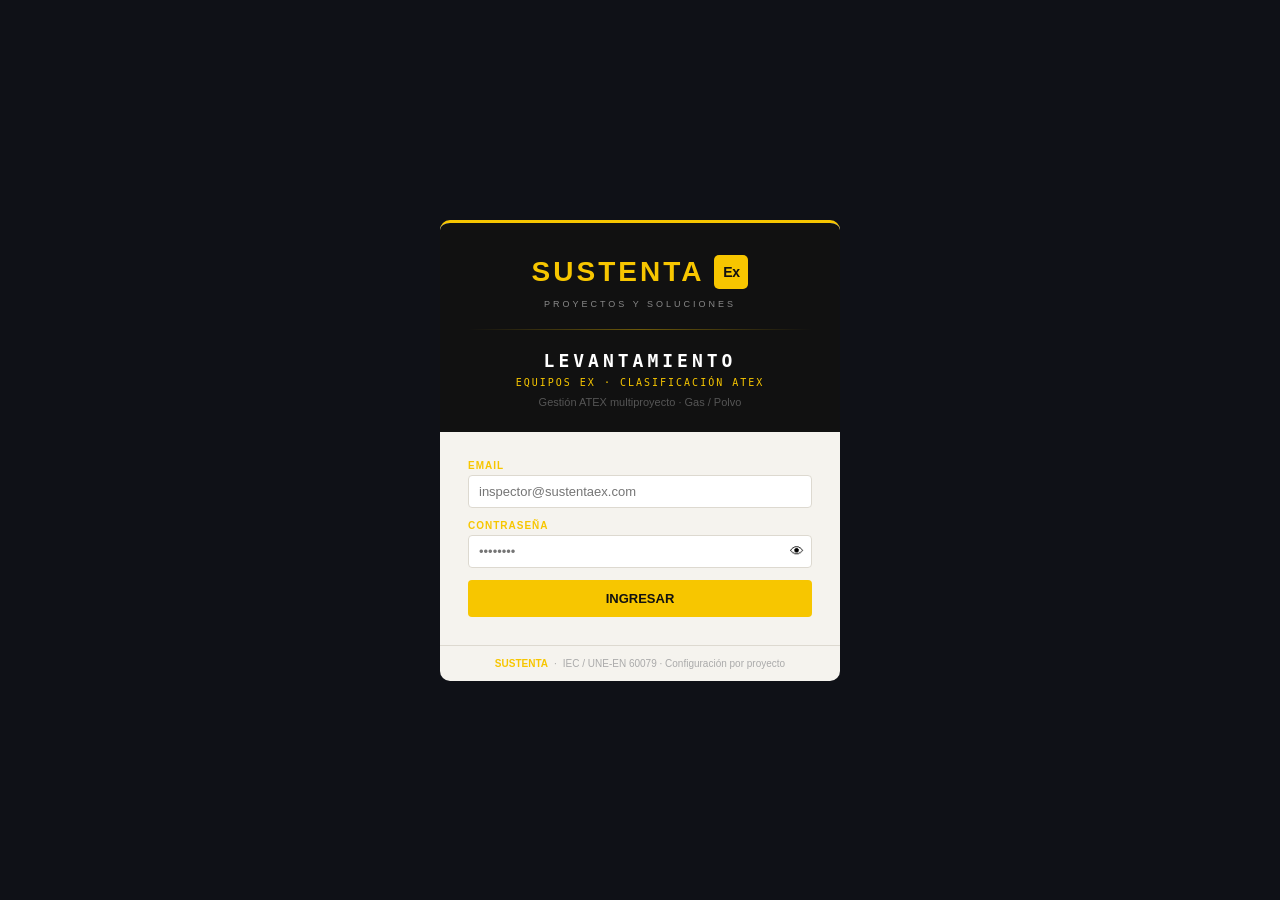
==== commit ab3e5a25: "Update fmt.Println message from 'Hello' to 'Goodbye'" ====
--- a/index.html
+++ b/index.html
@@ -1,9 +1,10 @@
 <!DOCTYPE html>
+<!-- SUSTENTA_Ex_ATEX_Multiproyecto_v4_0 -->
 <html lang="es">
 <head>
 <meta charset="UTF-8">
 <meta name="viewport" content="width=device-width, initial-scale=1.0">
-<title>SUSTENTA Ex — Levantamiento ATEX</title>
+<title>SUSTENTA Ex — Levantamiento ATEX · Informe Editable v3.2</title>
 <script src="https://cdn.jsdelivr.net/npm/@supabase/supabase-js@2/dist/umd/supabase.js" charset="utf-8"></script>
 <style>
 *{box-sizing:border-box;margin:0;padding:0}
@@ -412,8 +413,100 @@
 .conf-pill{display:inline-block;font:700 9px monospace;padding:2px 7px;border-radius:3px}.conf-A{background:#d1fae5;color:#065f46}.conf-B{background:#fef3c7;color:#92400e}.conf-C{background:#fee2e2;color:#991b1b}.conf-X{background:#f3f4f6;color:#6b7280}
 .pid-status{font:700 9px monospace}.ps-confirmado{color:#059669}.ps-sugerido{color:#d97706}.ps-revisar{color:#dc2626}.ps-no_representado{color:#6b7280}
 .fe-card{background:#fff;border:1px solid #ddd9d0;border-left:4px solid #F7C600;border-radius:6px;padding:12px 14px;margin-bottom:9px}.fe-head{display:flex;justify-content:space-between;gap:10px}.fe-code{font:700 10px monospace;color:#F7C600}.fe-name{font-weight:700;font-size:13px;margin:2px 0}.fe-meta{font:10px monospace;color:#6b7280}.zona-line{display:flex;gap:6px;flex-wrap:wrap;margin-top:8px}.zona-box{border:1px solid #ddd9d0;border-radius:4px;padding:5px 8px;font:10px monospace;background:#fafaf8}.zona-box strong{color:#0f1117}
+
+/* ══ CLASIFICACIÓN SIMPLIFICADA POR EQUIPO ══ */
+.three-col{display:grid;grid-template-columns:repeat(3,1fr);gap:10px}
+.zone3-grid{display:grid;grid-template-columns:repeat(3,1fr);gap:8px;margin:8px 0}
+.zone3-card{border:1px solid #ddd9d0;border-radius:6px;padding:9px 10px;background:#fafaf8}
+.zone3-title{font:700 9px monospace;color:#6b7280;letter-spacing:.7px;text-transform:uppercase;margin-bottom:5px}
+.zone3-main{display:flex;align-items:center;gap:7px;flex-wrap:wrap}
+.zone3-ext{font:9px monospace;color:#6b7280;margin-top:5px;line-height:1.45}
+.zone3-eq-card{background:#fff;border:1px solid #ddd9d0;border-left:4px solid #F7C600;border-radius:6px;padding:12px 14px;margin-bottom:9px}
+.zone3-eq-head{display:flex;justify-content:space-between;gap:10px;align-items:flex-start}
+.zone3-note{font-size:10px;color:#6b7280;margin-top:7px;line-height:1.45}
+@media(max-width:760px){.three-col,.zone3-grid{grid-template-columns:1fr}}
 .atex-help{background:#fffdf0;border:1px solid #f5d76e;border-left:3px solid #F7C600;border-radius:4px;padding:10px 12px;font-size:11px;color:#6b5a00;line-height:1.5;margin-bottom:14px}
 @media(max-width:700px){.atex-kpis{grid-template-columns:1fr 1fr}.pid-table{min-width:950px}}
+
+
+/* ══ INFORME EDITABLE v3.3 ══ */
+.inf-edit-toolbar{padding:8px 12px;background:#202536;display:flex;align-items:center;gap:8px;flex-wrap:wrap;border-bottom:1px solid #343a4e}
+.inf-edit-search{background:#111827!important;color:#e5e7eb!important;border:1px solid #3b4255!important;min-width:250px;max-width:360px;font-family:monospace;font-size:10px!important;padding:6px 9px!important}
+.inf-edit-filter{background:#111827;color:#d1d5db;border:1px solid #3b4255;border-radius:4px;padding:6px 9px;font:10px monospace}
+.inf-edit-note{font:9px monospace;color:#9ca3af;margin-left:auto;line-height:1.35}
+.inf-input,.inf-select,.inf-ta{width:100%;border:1px solid #d8d5cd;border-radius:3px;background:#fff;font-size:10px;color:#111827;padding:4px 5px;min-height:27px}
+.inf-input:focus,.inf-select:focus,.inf-ta:focus{outline:none;border-color:#F7C600;box-shadow:0 0 0 2px rgba(247,198,0,.12)}
+.inf-ta{min-height:46px;resize:vertical;line-height:1.3;font-family:inherit}
+.inf-mini{font-size:9px!important;min-height:24px;padding:3px 4px!important}
+.inf-zone-stack{display:grid;grid-template-columns:16px 1fr;gap:3px 4px;align-items:center}
+.inf-zone-stack label{font:700 8px monospace;color:#6b7280;text-align:center}
+.inf-save-state{display:inline-flex;align-items:center;gap:3px;font:8px monospace;color:#9ca3af;white-space:nowrap;min-height:14px}
+.inf-save-state.saving{color:#d97706}.inf-save-state.saved{color:#059669}.inf-save-state.error{color:#dc2626}
+.inf-complete{display:inline-flex;align-items:center;gap:5px;font:8px monospace;color:#6b7280;background:#f3f4f6;border:1px solid #e5e7eb;border-radius:10px;padding:2px 6px;white-space:nowrap}
+.inf-complete.low{background:#fee2e2;color:#991b1b;border-color:#fecaca}.inf-complete.mid{background:#fef3c7;color:#92400e;border-color:#fde68a}.inf-complete.high{background:#d1fae5;color:#065f46;border-color:#a7f3d0}
+.inf-inline-actions{display:flex;gap:4px;align-items:center;flex-wrap:wrap;margin-top:4px}
+.inf-small-btn{border:1px solid #d8d5cd;background:#fff;border-radius:3px;padding:3px 7px;font:9px monospace;cursor:pointer;color:#4b5563;white-space:nowrap}
+.inf-small-btn:hover{border-color:#F7C600;color:#8a6f00;background:#fffdf0}
+.inf-small-btn.purple:hover{border-color:#7c3aed;color:#6d28d9;background:#f5f3ff}
+.inf-detail-panel{display:none;background:#fffdf7;border-top:1px dashed #d6d3d1;border-bottom:1px solid #eceae3;padding:10px 14px 12px 38px}
+.inf-detail-panel.on{display:block}
+.inf-detail-title{font:700 9px monospace;letter-spacing:1px;color:#9a7b00;text-transform:uppercase;margin-bottom:7px}
+.inf-detail-grid{display:grid;grid-template-columns:repeat(4,minmax(120px,1fr));gap:8px}
+.inf-detail-grid.comp{grid-template-columns:repeat(4,minmax(120px,1fr))}
+.inf-detail-field .k{font:700 8px monospace;color:#6b7280;text-transform:uppercase;letter-spacing:.45px;margin-bottom:3px}
+.inf-detail-field.w2{grid-column:span 2}.inf-detail-field.w4{grid-column:1/-1}
+.inf-eq-row.inf-no-record{border-left:3px dashed #d1d5db;background:#fbfbfa}
+.inf-eq-row.inf-has-record{border-left:3px solid #F7C600}
+.inf-comp-row.inf-has-record{border-left:3px solid #7c3aed}
+.inf-name-edit{font-weight:600!important;font-size:11px!important}
+.inf-row-hidden{display:none!important}
+.inf-empty-tag{font:8px monospace;color:#b45309;background:#fffbeb;border-radius:2px;padding:1px 4px}
+.inf-readonly-val{font-size:10px;line-height:1.35;color:#374151;word-break:break-word}
+.inf-readonly-ta{font-size:10px;line-height:1.35;color:#374151;white-space:pre-wrap;word-break:break-word}
+.inf-zu{display:flex;gap:4px;flex-wrap:wrap}.inf-zu label{display:flex;align-items:center;gap:3px;font:9px monospace;border:1px solid #ddd9d0;border-radius:3px;padding:3px 6px;background:#fff}.inf-zu input{width:12px;height:12px;margin:0;padding:0;accent-color:#7c3aed}
+.inf-fill-legend{background:#fffdf0;border:1px solid #f5d76e;border-left:3px solid #F7C600;border-radius:4px;padding:8px 10px;margin-bottom:10px;font-size:10px;color:#6b5a00;line-height:1.45}
+@media(max-width:900px){.inf-detail-grid,.inf-detail-grid.comp{grid-template-columns:repeat(2,minmax(130px,1fr))}.inf-detail-field.w4{grid-column:1/-1}}
+@media(max-width:620px){.inf-detail-grid,.inf-detail-grid.comp{grid-template-columns:1fr}.inf-detail-field.w2,.inf-detail-field.w4{grid-column:auto}.inf-edit-note{width:100%;margin-left:0}}
+
+/* ══ INFORME v3.3 · zonas visibles + decisión cliente + plantillas rápidas ══ */
+.inf-zone-select{font:800 10px monospace!important;min-width:54px!important;border-width:2px!important;text-align:center;padding:3px 2px!important;transition:background .12s,color .12s,border-color .12s}
+.inf-zone-select.inf-z0{background:#fee2e2!important;color:#991b1b!important;border-color:#b91c1c!important}
+.inf-zone-select.inf-z1{background:#ffedd5!important;color:#9a3412!important;border-color:#ea580c!important}
+.inf-zone-select.inf-z2{background:#dbeafe!important;color:#1e40af!important;border-color:#2563eb!important}
+.inf-zone-select.inf-z20{background:#ede9fe!important;color:#5b21b6!important;border-color:#7c3aed!important}
+.inf-zone-select.inf-z21{background:#fef3c7!important;color:#92400e!important;border-color:#d97706!important}
+.inf-zone-select.inf-z22{background:#d1fae5!important;color:#065f46!important;border-color:#059669!important}
+.inf-zone-select.inf-zng{background:#f3f4f6!important;color:#374151!important;border-color:#9ca3af!important}
+.inf-zone-select.inf-znd{background:#dbeafe!important;color:#1e40af!important;border-color:#2563eb!important}
+.inf-zone-select.inf-zna{background:#e5e7eb!important;color:#6b7280!important;border-color:#9ca3af!important}
+.inf-zone-select.inf-zblank{background:#fff!important;color:#9ca3af!important;border-color:#d8d5cd!important}
+.inf-quick-select{width:100%;border:1px solid #e4dfd2;border-radius:3px;background:#fffdf0;color:#7c6400;font:700 8px monospace;padding:3px 4px;margin-bottom:3px;min-height:22px}
+.inf-quick-select.action{background:#f5f3ff;color:#5b21b6;border-color:#ddd6fe}
+.inf-decision-bar{display:flex;align-items:center;gap:6px;flex-wrap:wrap;padding:8px 10px;background:#fff;border:1px solid #ddd9d0;border-radius:5px;margin-bottom:10px}
+.inf-decision-title{font:800 9px monospace;letter-spacing:1px;color:#374151;margin-right:3px}
+.inf-decision-chip{border:1px solid #d1d5db;border-radius:12px;background:#fff;padding:4px 9px;font:700 9px monospace;cursor:pointer;white-space:nowrap}
+.inf-decision-chip:hover{box-shadow:0 1px 4px rgba(0,0,0,.1)}
+.inf-decision-chip.rep{background:#fee2e2;color:#991b1b;border-color:#fca5a5}
+.inf-decision-chip.rec{background:#fef3c7;color:#92400e;border-color:#fde68a}
+.inf-decision-chip.ok{background:#d1fae5;color:#065f46;border-color:#a7f3d0}
+.inf-decision-chip.pen{background:#f3f4f6;color:#4b5563;border-color:#d1d5db}
+.inf-decision-badge{display:inline-flex;align-items:center;border-radius:3px;padding:2px 5px;font:800 8px monospace;white-space:nowrap}
+.inf-decision-badge.rep{background:#fee2e2;color:#991b1b}
+.inf-decision-badge.rec{background:#fef3c7;color:#92400e}
+.inf-decision-badge.ok{background:#d1fae5;color:#065f46}
+.inf-decision-badge.pen{background:#f3f4f6;color:#6b7280}
+/* Dar más espacio real a la triple zona */
+.inf-col-hd-bar,.inf-eq-row{grid-template-columns:22px 1.9fr .78fr .85fr .48fr 1.05fr .58fr 1.55fr 1.5fr}
+.inf-comp-row{grid-template-columns:22px 1.9fr .78fr .85fr .48fr 1.05fr .58fr 1.55fr 1.5fr}
+
+
+/* ══ V4 MULTIPROYECTO / GAS ══ */
+.eq-card.z0{border-left-color:#b91c1c}.eq-card.z1{border-left-color:#ea580c}.eq-card.z2{border-left-color:#2563eb}
+.z0p{background:#fee2e2;color:#991b1b}.z1p{background:#ffedd5;color:#9a3412}.z2p{background:#dbeafe;color:#1e40af}
+.profile-badge{display:inline-flex;align-items:center;gap:5px;font:700 8px monospace;padding:2px 7px;border-radius:3px;background:#1e2230;color:#cbd5e1;border:1px solid #2a2f40}
+.profile-badge.gas{color:#93c5fd}.profile-badge.polvo{color:#fde68a}.profile-badge.hibrida{color:#c4b5fd}
+.vi-grid{display:grid;grid-template-columns:repeat(2,1fr);gap:8px}.vi-item{border:1px solid #ddd9d0;border-radius:5px;padding:8px;background:#fafaf8}.vi-item .field-lbl{margin-bottom:5px}.vi-card{background:#fff;border:1px solid #ddd9d0;border-left:4px solid #0ea5e9;border-radius:6px;padding:11px 13px;margin-bottom:8px}.vi-meta{font:9px monospace;color:#6b7280;margin-top:3px}.vi-progress{font:700 9px monospace;padding:2px 7px;border-radius:3px;background:#e0f2fe;color:#075985}
+@media(max-width:700px){.vi-grid{grid-template-columns:1fr}}
 
 </style>
 </head>
@@ -466,7 +559,26 @@
         <div><div class="field-lbl">Cliente</div><input class="field-input" id="np-cliente" placeholder="Ej: CMPC, Copec…"></div>
         <div><div class="field-lbl">Planta / Instalación</div><input class="field-input" id="np-planta" placeholder="Ej: Planta Santiago"></div>
       </div>
-      <div><div class="field-lbl">Descripción</div><textarea class="field-ta" id="np-desc" placeholder="Norma aplicable, alcance…" style="min-height:52px"></textarea></div>
+      <div><div class="field-lbl">Descripción</div><textarea class="field-ta" id="np-desc" placeholder="Alcance general del proyecto…" style="min-height:52px"></textarea></div>
+      <div style="font-size:10px;font-weight:700;color:#F7C600;letter-spacing:1.4px;text-transform:uppercase;border-bottom:1px solid #ddd9d0;padding-bottom:5px">Perfil ATEX del proyecto</div>
+      <div>
+        <div class="field-lbl">Plantilla inicial</div>
+        <select class="field-sel" id="np-plantilla" onchange="applyProjectTemplate(this.value)">
+          <option value="configurable">Proyecto vacío / configurable</option>
+          <option value="inspeccion_gas_60079_17">Inspección ATEX · Gas · UNE-EN 60079-17</option>
+          <option value="inspeccion_polvo_60079_17">Inspección ATEX · Polvo · UNE-EN 60079-17</option>
+          <option value="clasificacion_polvo_60079_10_2">Clasificación · Polvo · UNE-EN 60079-10-2</option>
+          <option value="clasificacion_gas_60079_10_1">Clasificación · Gas · UNE-EN 60079-10-1</option>
+        </select>
+      </div>
+      <div class="two-col">
+        <div><div class="field-lbl">Atmósfera</div><select class="field-sel" id="np-atmosfera"><option value="polvo">Polvo combustible</option><option value="gas">Gas / vapor</option><option value="hibrida">Híbrida</option></select></div>
+        <div><div class="field-lbl">Tipo de trabajo</div><select class="field-sel" id="np-trabajo"><option value="inspeccion">Inspección ATEX</option><option value="clasificacion">Clasificación de emplazamientos</option><option value="clasificacion_inspeccion">Clasificación + inspección</option></select></div>
+      </div>
+      <div class="two-col">
+        <div><div class="field-lbl">Normativa principal</div><input class="field-input" id="np-norma" placeholder="Ej.: UNE-EN 60079-17:2014"></div>
+        <div><div class="field-lbl">Grado de inspección</div><select class="field-sel" id="np-grado"><option value="">No aplica / definir después</option><option value="visual">Visual</option><option value="cercana">Cercana</option><option value="detallada">Detallada</option></select></div>
+      </div>
       <!-- Tipo de ubicación -->
       <div>
         <div class="field-lbl">Tipo de agrupación de equipos</div>
@@ -481,7 +593,7 @@
         <input class="field-input" id="np-tipo-custom" placeholder="Nombre personalizado (ej: Nave, Módulo…)" style="display:none;margin-top:8px">
       </div>
       <!-- Ubicaciones iniciales -->
-      <div>
+      <div id="np-ubicaciones-wrap">
         <div class="field-lbl">Ubicaciones iniciales <span style="color:#aaa;font-weight:400;text-transform:none;letter-spacing:0">(una por línea)</span></div>
         <textarea class="field-ta" id="np-ubicaciones" placeholder="Ej:&#10;Subterráneo&#10;Primer piso&#10;Segundo piso&#10;Hangar" style="min-height:100px;font-family:monospace;font-size:12px"></textarea>
         <div style="font-size:10px;color:#aaa;margin-top:4px;font-family:monospace">Podrás agregar, editar y reordenar ubicaciones después</div>
@@ -729,7 +841,7 @@
       <div style="width:100%;height:1px;background:linear-gradient(90deg,transparent,#F7C600,transparent);margin-bottom:20px;opacity:.4"></div>
       <div style="font-family:monospace;font-size:18px;font-weight:700;letter-spacing:4px;color:#fff;text-align:center">LEVANTAMIENTO</div>
       <div style="font-family:monospace;font-size:10px;color:#F7C600;letter-spacing:2px;text-align:center;margin-top:6px;text-transform:uppercase">Equipos Ex · Clasificación ATEX</div>
-      <div style="font-size:11px;color:#555;margin-top:8px;text-align:center">CCU Chile · Planta Temuco · Edificio Molino</div>
+      <div style="font-size:11px;color:#555;margin-top:8px;text-align:center">Gestión ATEX multiproyecto · Gas / Polvo</div>
     </div>
     <div class="login-body">
       <div id="auth-msg" class="msg"></div>
@@ -742,7 +854,7 @@
     <div style="padding:12px 28px;border-top:1px solid #ddd9d0;text-align:center;font-size:10px;color:#aaa;display:flex;align-items:center;justify-content:center;gap:6px">
       <span style="color:#F7C600;font-weight:700;font-size:10px">SUSTENTA</span>
       <span>·</span>
-      <span>UNE-EN 60079-10-2:2010 · IEC 60079-10-2:2009</span>
+      <span>IEC / UNE-EN 60079 · Configuración por proyecto</span>
     </div>
   </div>
 </div>
@@ -760,6 +872,7 @@
     </div>
     <div style="display:flex;align-items:center;gap:8px">
       <span class="proy-active-pill" onclick="volverProyectos()" id="proy-pill" title="Cambiar proyecto">◈ <span id="proy-pill-name">—</span></span>
+      <button id="btn-proy-config" onclick="openProyectoConfig()" style="background:none;border:1px solid #2a2f40;border-radius:4px;color:#F7C600;font-size:10px;font-family:monospace;padding:4px 8px;cursor:pointer" title="Configurar proyecto">⚙ Proyecto</button>
       <span id="user-lbl" style="font-family:monospace;font-size:10px;color:#c0c8d8"></span>
       <button onclick="openSearch()" style="background:none;border:1px solid #2a2f40;color:#888;font-size:11px;cursor:pointer;border-radius:4px;padding:4px 10px;font-family:monospace;display:flex;align-items:center;gap:5px" title="Ctrl+K">
         🔍 <span style="display:none" id="srch-hint">Ctrl+K</span>
@@ -779,21 +892,7 @@
   <!-- TAB EQUIPOS -->
   <div id="tab-eq">
     <div class="page-wrap">
-      <div class="filter-bar">
-        <span style="font-size:10px;color:#aaa;font-family:monospace">PISO</span>
-        <span class="chip on" onclick="setFloor('all',this)">TODOS</span>
-        <span class="chip" onclick="setFloor('1sub',this)">SUBTERRÁNEO</span>
-        <span class="chip" onclick="setFloor('1',this)">P1</span>
-        <span class="chip" onclick="setFloor('2',this)">P2</span>
-        <span class="chip" onclick="setFloor('3',this)">P3</span>
-        <span class="chip" onclick="setFloor('4',this)">P4</span>
-        <span class="chip" onclick="setFloor('5',this)">P5</span>
-        <span class="chip" onclick="setFloor('6',this)">P6</span>
-        <span class="chip" onclick="setFloor('7',this)">P7</span>
-        <span class="chip" onclick="setFloor('hangar',this)">HANGAR</span>
-        <span id="eq-cnt" style="font-size:10px;color:#aaa;font-family:monospace"></span>
-        <button onclick="openUbModal()" id="btn-gest-ub" style="display:none;background:none;border:1px solid #ddd9d0;border-radius:4px;padding:4px 10px;font-size:10px;font-family:monospace;cursor:pointer;color:#6b7280;margin-left:auto">⚙ Gestionar ubicaciones</button>
-      </div>
+      <div class="filter-bar" id="eq-filter-bar"></div>
       <div id="eq-list"></div>
     </div>
   </div>
@@ -807,8 +906,8 @@
             <span style="font-size:14px;font-weight:900;color:#F7C600;letter-spacing:2px">SUSTENTA</span>
             <span style="background:#F7C600;color:#111;font-size:8px;font-weight:900;padding:1px 5px;border-radius:2px">Ex</span>
           </div>
-          <div style="font-size:15px;font-weight:600">Edificio de Molino — Recepción y Molienda</div>
-          <div style="font-family:monospace;font-size:10px;color:#888;margin-top:3px">UNE-EN 60079-10-2:2010 · IEC 60079-10-2:2009</div>
+          <div id="summary-project-title" style="font-size:15px;font-weight:600">Proyecto ATEX</div>
+          <div id="summary-project-norm" style="font-family:monospace;font-size:10px;color:#888;margin-top:3px">Normativa del proyecto</div>
         </div>
         <div style="text-align:right">
           <div style="font-family:monospace;font-size:10px;color:#888">AVANCE</div>
@@ -826,7 +925,7 @@
       <div class="sec-hd">Hallazgos</div>
       <div class="dt">
         <div class="dt-head" style="grid-template-columns:2.5fr 0.8fr 0.9fr 0.7fr 2.5fr">
-          <div>EQUIPO</div><div>ZONA</div><div>TAG</div><div>ESTADO</div><div>BRECHAS / OBS.</div>
+          <div>EQUIPO</div><div>ZONAS I / E / M</div><div>TAG</div><div>ESTADO</div><div>BRECHAS / OBS.</div>
         </div>
         <div id="gap-rows"><div style="padding:28px;text-align:center;color:#6b7280">Sin registros</div></div>
       </div>
@@ -841,7 +940,7 @@
         <div class="two-col" style="gap:14px">
           <div><div class="field-lbl">Inspector</div><input class="field-input" id="i-insp" placeholder="Nombre y cargo"></div>
           <div><div class="field-lbl">Fecha</div><input class="field-input" id="i-fecha" type="date"></div>
-          <div><div class="field-lbl">Área</div><input class="field-input" id="i-area" value="Edificio de Molino — Recepción y Molienda"></div>
+          <div><div class="field-lbl">Área / alcance</div><input class="field-input" id="i-area" placeholder="Área, instalación o alcance"></div>
           <div><div class="field-lbl">Revisión N°</div><input class="field-input" id="i-rev" placeholder="1"></div>
           <div style="grid-column:1/-1"><div class="field-lbl">Conclusiones</div><textarea class="field-ta" id="i-concl" placeholder="Principales brechas y recomendaciones…" style="min-height:80px"></textarea></div>
         </div>
@@ -855,7 +954,7 @@
       <div id="findings" style="overflow-x:auto"><div style="padding:28px;text-align:center;color:#6b7280">Sin datos</div></div>
       <div style="display:flex;gap:10px;margin-top:22px;flex-wrap:wrap">
         <button class="btn-dark btn-lg btn-print btn-export-hide" onclick="printInforme()">PDF / Imprimir</button>
-        <button class="btn-dark btn-lg btn-export-hide" onclick="printRegistroFotografico()" style="background:#1e2230">📷 Registro fotográfico</button>
+        <button class="btn-dark btn-lg btn-export-hide" onclick="printRegistroFotografico()" style="background:#1e2230" id="btn-regfoto">📷 Registro fotográfico</button>
         <button class="btn-dark btn-lg btn-export-hide" onclick="exportCSV()">⬇ CSV</button>
         <button class="btn-dark btn-lg btn-export-hide" onclick="copyMD()">📋 Markdown</button>
       </div>
@@ -888,33 +987,36 @@
   <div id="tab-atex" style="display:none">
     <div class="page-wrap">
       <div style="display:flex;align-items:flex-start;justify-content:space-between;gap:12px;flex-wrap:wrap;margin-bottom:14px">
-        <div><div style="font-size:17px;font-weight:700">Clasificación de Emplazamientos / Fuentes de Emisión</div>
-        <div style="font:10px monospace;color:#888;margin-top:3px">P&ID → equipo levantado → fuente de emisión → zona ATEX → equipos afectados</div></div>
+        <div><div id="atex-title" style="font-size:17px;font-weight:700">Gestión ATEX del proyecto</div>
+        <div id="atex-subtitle" style="font:10px monospace;color:#888;margin-top:3px">Equipo → clasificación → aptitud Ex</div></div>
         <div class="atex-toolbar">
           <button class="btn-dark" onclick="autoAsociarPidSeguros()">⚙ Autoasignar A</button>
           <button class="btn-dark" onclick="exportPidCSV()" style="background:#374151">⬇ Matriz P&ID</button>
-          <button class="btn-save" onclick="openFuenteModal()">＋ Fuente de emisión</button>
         </div>
       </div>
-      <div class="atex-help"><b>Criterio de trabajo:</b> TAG Planta conserva lo observado en terreno. La referencia P&ID se almacena por separado. Las asociaciones A pueden confirmarse automáticamente; B y C quedan como sugerencias para revisión. Una Zona 20 interna no genera por sí sola una Zona 22 exterior.</div>
+      <div class="atex-help" id="atex-help"><b>Criterio de trabajo:</b> configuración según perfil del proyecto.</div>
       <div class="atex-kpis">
         <div class="atex-kpi"><b id="ak-confirm">0</b><span>Vínculos confirmados</span></div>
         <div class="atex-kpi"><b id="ak-sug">0</b><span>Sugerencias por revisar</span></div>
         <div class="atex-kpi"><b id="ak-unres">0</b><span>Sin referencia P&ID</span></div>
-        <div class="atex-kpi"><b id="ak-fe">0</b><span>Fuentes de emisión</span></div>
+        <div class="atex-kpi"><b id="ak-fe">0</b><span>Equipos con zonas definidas</span></div>
       </div>
       <div class="atex-switch">
         <button id="atex-sw-pid" class="on" onclick="switchAtexView('pid')">CONCILIACIÓN P&ID</button>
-        <button id="atex-sw-fe" onclick="switchAtexView('fe')">FUENTES / EMPLAZAMIENTOS</button>
-        <button id="atex-sw-polvo" onclick="switchAtexView('polvo')">CARACTERIZACIÓN POLVO</button>
+        <button id="atex-sw-fe" onclick="switchAtexView('fe')">ZONAS POR EQUIPO</button>
+        <button id="atex-sw-polvo" onclick="switchAtexView(projectThirdAtexView())">CARACTERIZACIÓN POLVO</button>
       </div>
       <div id="atex-view-pid">
         <div style="display:flex;gap:8px;margin-bottom:10px;flex-wrap:wrap"><input id="pid-filter" class="field-input" placeholder="Buscar equipo, TAG o referencia P&ID…" oninput="renderPidConciliacion()" style="max-width:380px"><select id="pid-status-filter" class="field-sel" onchange="renderPidConciliacion()" style="width:190px"><option value="all">Todos los estados</option><option value="confirmado">Confirmados</option><option value="sugerido">Sugeridos</option><option value="pendiente">Sin referencia</option></select></div>
         <div id="pid-conciliacion" style="overflow-x:auto"></div>
       </div>
-      <div id="atex-view-fe" style="display:none"><div id="fuentes-list"></div></div>
+      <div id="atex-view-fe" style="display:none"><div class="atex-help" style="margin-bottom:10px"><b>Enfoque simplificado:</b> se registra por equipo la condición interior, la envolvente exterior predominante en operación normal y la condición de mantenimiento/apertura. Las extensiones se ingresan manualmente y pueden ser diferentes en horizontal, vertical superior y vertical inferior.</div><div id="fuentes-list"></div></div>
       <div id="atex-view-polvo" style="display:none">
         <div class="card"><div style="display:flex;justify-content:space-between;gap:10px;align-items:center"><div><b>Caracterización de polvos</b><div style="font-size:11px;color:#888;margin-top:3px">Registra ensayos propios, bibliografía o estado no determinado.</div></div><button class="btn-save" onclick="openPolvoModal()">＋ Sustancia</button></div><div id="polvos-list" style="margin-top:12px"></div></div>
+      </div>
+      <div id="atex-view-inspeccion" style="display:none">
+        <div class="atex-help"><b>UNE-EN 60079-17:</b> registro de inspección visual por equipo. El checklist no reemplaza una inspección cercana o detallada; registra exclusivamente la condición observable dentro del grado definido para el proyecto.</div>
+        <div id="visinsp-list"></div>
       </div>
     </div>
   </div>
@@ -1306,18 +1408,44 @@
         </div>
       </div>
       <div class="two-col">
-        <div><div class="field-lbl">Zona del emplazamiento</div>
-          <select class="field-sel" id="f-zona">
-            <option value="">— clasificar —</option>
-            <option value="20">Zona 20</option>
-            <option value="21">Zona 21</option>
-            <option value="22">Zona 22</option>
-            <option value="NG">No peligroso</option>
+        <div><div class="field-lbl">Zona interior del equipo</div>
+          <select class="field-sel" id="f-zona-int">
+            <option value="">— clasificar —</option><option value="20">Zona 20</option><option value="21">Zona 21</option><option value="22">Zona 22</option><option value="NG">No peligroso / no clasificado</option><option value="ND">No determinada</option>
           </select>
         </div>
+        <div><div class="field-lbl">Zona exterior — operación normal</div>
+          <select class="field-sel" id="f-zona-ext">
+            <option value="">— clasificar —</option><option value="20">Zona 20</option><option value="21">Zona 21</option><option value="22">Zona 22</option><option value="NG">No peligroso / no clasificado</option><option value="ND">No determinada</option>
+          </select>
+        </div>
+      </div>
+      <div class="three-col">
+        <div><div class="field-lbl">Extensión exterior horizontal (m)</div><input class="field-input" id="f-ext-h" type="number" min="0" step="0.01" placeholder="Ej.: 1,50"></div>
+        <div><div class="field-lbl">Vertical superior (m)</div><input class="field-input" id="f-ext-sup" type="number" min="0" step="0.01" placeholder="Ej.: 0,80"></div>
+        <div><div class="field-lbl">Vertical inferior (m)</div><input class="field-input" id="f-ext-inf" type="number" min="0" step="0.01" placeholder="Ej.: 2,00"></div>
+      </div>
+      <div class="two-col">
+        <div><div class="field-lbl">Zona durante mantenimiento / apertura</div>
+          <select class="field-sel" id="f-zona-mant">
+            <option value="">— clasificar —</option><option value="20">Zona 20</option><option value="21">Zona 21</option><option value="22">Zona 22</option><option value="NG">No peligroso / no clasificado</option><option value="ND">No determinada</option><option value="NA">No aplica</option>
+          </select>
+        </div>
+        <div><div class="field-lbl">Hermeticidad en operación normal</div>
+          <select class="field-sel" id="f-herm">
+            <option value="">— evaluar —</option><option>Estanco</option><option>Operativamente estanco</option><option>No estanco</option><option>Desconocido / no verificable</option>
+          </select>
+        </div>
+      </div>
+      <div class="three-col">
+        <div><div class="field-lbl">Extensión mantenimiento horizontal (m)</div><input class="field-input" id="f-mant-h" type="number" min="0" step="0.01" placeholder="Ingresar valor"></div>
+        <div><div class="field-lbl">Vertical superior (m)</div><input class="field-input" id="f-mant-sup" type="number" min="0" step="0.01" placeholder="Ingresar valor"></div>
+        <div><div class="field-lbl">Vertical inferior (m)</div><input class="field-input" id="f-mant-inf" type="number" min="0" step="0.01" placeholder="Ingresar valor"></div>
+      </div>
+      <div><div class="field-lbl">Criterio / justificación de clasificación</div><textarea class="field-ta" id="f-zona-criterio" placeholder="Fuente principal considerada, hermeticidad, aspiración, acumulación de polvo, condición de mantenimiento, criterio conservador…"></textarea></div>
+      <div class="two-col">
         <div><div class="field-lbl">Temp. superficial máx.</div><input class="field-input" id="f-temp" placeholder="Ej.: 120 °C (según placa)"></div>
-      </div>
-      <div style="font-size:9px;color:#888;font-family:monospace;line-height:1.4;margin-top:-4px">La zona corresponde al emplazamiento donde está instalado el equipo. La aptitud del equipo se determina a partir de su marcado Ex, EPL/categoría y evidencia disponible.</div>
+        <div style="font-size:9px;color:#888;font-family:monospace;line-height:1.45;padding-top:18px">Las extensiones son valores de ingeniería editables; la app no asigna distancias fijas. Zona interior, exterior y mantenimiento se evalúan de forma independiente.</div>
+      </div>
       <div style="font-size:10px;font-weight:600;color:#F7C600;letter-spacing:1.8px;text-transform:uppercase;padding-bottom:6px;border-bottom:1px solid #ddd9d0;margin-top:4px">Conformidad</div>
       <div class="radio-grp" id="rgrp">
         <span class="ropt" data-v="C" onclick="setConf('C',this)">C — Conforme</span>
@@ -1412,19 +1540,48 @@
           </select>
         </div>
       </div>
+      <div><div class="field-lbl">Relación del componente con el equipo principal</div>
+        <select class="field-sel" id="sm-relacion">
+          <option value="">— seleccionar —</option>
+          <option value="interior">Interior — componente completo dentro del volumen del equipo</option>
+          <option value="exterior">Exterior — componente instalado fuera de la envolvente</option>
+          <option value="interfaz">Interfaz interior/exterior — atraviesa la envolvente o actúa sobre el proceso</option>
+          <option value="proceso_propio">Componente de proceso con volumen interno propio</option>
+          <option value="no_definido">No determinado / requiere revisión</option>
+        </select>
+        <div style="font-size:9px;color:#888;margin-top:5px;font-family:monospace;line-height:1.4">Ejemplos: sensor de nivel con cuerpo exterior y sonda interior = Interfaz; válvula rotatoria o ciclón = Componente de proceso con volumen interno propio; sensor completamente dentro de una tolva = Interior.</div>
+      </div>
+      <div class="three-col" style="grid-template-columns:repeat(3,minmax(0,1fr))">
+        <div><div class="field-lbl">Zona interior / proceso</div>
+          <select class="field-sel" id="sm-zona-int">
+            <option value="">— no asignada —</option><option value="20">Zona 20</option><option value="20/21">Zona 20/21</option><option value="21">Zona 21</option><option value="22">Zona 22</option><option value="NG">No peligroso</option><option value="ND">No determinada</option>
+          </select>
+        </div>
+        <div><div class="field-lbl">Zona exterior — operación normal</div>
+          <select class="field-sel" id="sm-zona-ext">
+            <option value="">— no asignada —</option><option value="20">Zona 20</option><option value="20/21">Zona 20/21</option><option value="21">Zona 21</option><option value="22">Zona 22</option><option value="NG">No peligroso</option><option value="ND">No determinada</option>
+          </select>
+        </div>
+        <div><div class="field-lbl">Zona mantenimiento / apertura</div>
+          <select class="field-sel" id="sm-zona-mant">
+            <option value="">— no asignada —</option><option value="20">Zona 20</option><option value="20/21">Zona 20/21</option><option value="21">Zona 21</option><option value="22">Zona 22</option><option value="NG">No peligroso</option><option value="ND">No determinada</option>
+          </select>
+        </div>
+      </div>
+      <div class="three-col" style="grid-template-columns:repeat(3,minmax(0,1fr))">
+        <div><div class="field-lbl">Ext. exterior horizontal (m)</div><input class="field-input" id="sm-ext-h" type="number" min="0" step="0.01" placeholder="Ej.: 1,50"></div>
+        <div><div class="field-lbl">Ext. exterior superior (m)</div><input class="field-input" id="sm-ext-sup" type="number" min="0" step="0.01" placeholder="Ej.: 1,00"></div>
+        <div><div class="field-lbl">Ext. exterior inferior (m)</div><input class="field-input" id="sm-ext-inf" type="number" min="0" step="0.01" placeholder="Ej.: 2,00"></div>
+      </div>
       <div class="two-col">
-        <div><div class="field-lbl">Zona del emplazamiento</div>
-          <select class="field-sel" id="sm-zona">
-            <option value="">— clasificar —</option>
-            <option value="20">Zona 20</option>
-            <option value="20/21">Zona 20/21</option>
-            <option value="21">Zona 21</option>
-            <option value="22">Zona 22</option>
-            <option value="NG">No peligroso</option>
+        <div><div class="field-lbl">Hermeticidad / separación del proceso</div>
+          <select class="field-sel" id="sm-herm">
+            <option value="">— no evaluada —</option><option>Estanco</option><option>Operativamente estanco</option><option>No estanco</option><option>Desconocido / no verificable</option><option>No aplica</option>
           </select>
         </div>
         <div><div class="field-lbl">Temp. superficial máx.</div><input class="field-input" id="sm-temp" placeholder="Ej.: 120 °C (según placa)"></div>
       </div>
+      <div><div class="field-lbl">Criterio / justificación de clasificación del componente</div><textarea class="field-ta" id="sm-criterio" placeholder="Ej.: cuerpo del sensor exterior en NG; elemento sensible penetra en volumen interior Z20…"></textarea></div>
       <div>
         <div class="field-lbl">Aptitud de uso según marcado / documentación</div>
         <div class="zona-uso-wrap">
@@ -1432,7 +1589,7 @@
           <label class="zona-uso-opt" id="zuo-21"><input type="checkbox" value="21" onchange="updateZonaUso(this,'21')"> Z21</label>
           <label class="zona-uso-opt" id="zuo-22"><input type="checkbox" value="22" onchange="updateZonaUso(this,'22')"> Z22</label>
         </div>
-        <div style="font-size:9px;color:#888;margin-top:5px;font-family:monospace;line-height:1.4">Marcar sólo cuando la aptitud esté respaldada por placa, certificado o documentación técnica. La zona del emplazamiento se registra por separado.</div>
+        <div style="font-size:9px;color:#888;margin-top:5px;font-family:monospace;line-height:1.4">Marcar sólo cuando la aptitud esté respaldada por placa, certificado o documentación técnica. La aptitud documentada se compara con la zona que realmente alcanza al componente. Un mismo componente puede tener cuerpo exterior y parte funcional expuesta al interior; por eso su relación y sus zonas I/E/M se registran arriba.</div>
       </div>
       <div style="font-size:10px;font-weight:600;color:#7c3aed;letter-spacing:1.8px;text-transform:uppercase;padding-bottom:6px;border-bottom:1px solid #ddd9d0;margin-top:4px">Conformidad</div>
       <div class="radio-grp" id="sm-rgrp">
@@ -1504,6 +1661,19 @@
  </div><div class="modal-foot"><button class="btn-out" onclick="closeFuenteModal()">Cancelar</button><button class="btn-save" onclick="saveFuenteEmision()">GUARDAR FUENTE</button></div></div>
 </div>
 
+<!-- MODAL INSPECCIÓN VISUAL V4 -->
+<div id="visinsp-bg" style="display:none;position:fixed;inset:0;background:rgba(0,0,0,.62);z-index:360;padding:16px;overflow-y:auto;align-items:flex-start;justify-content:center">
+  <div class="modal" style="max-width:760px;border-top-color:#0ea5e9">
+    <div class="modal-head" style="background:#082f49"><div style="flex:1"><div style="font:700 10px monospace;color:#7dd3fc;letter-spacing:1px">INSPECCIÓN VISUAL · UNE-EN 60079-17</div><div id="vi-title" style="font-size:15px;font-weight:700;margin-top:3px"></div><div id="vi-meta" style="font:9px monospace;color:#93c5fd;margin-top:3px"></div></div><button onclick="closeVisualInspection()" style="background:none;border:none;color:#94a3b8;font-size:20px;cursor:pointer">✕</button></div>
+    <div class="modal-body">
+      <div class="atex-help" style="margin:0"><b>Alcance:</b> inspección visual. Registrar sólo condiciones observables sin desmontaje ni medición especializada.</div>
+      <div class="vi-grid" id="vi-checks"></div>
+      <div class="two-col"><div><div class="field-lbl">Resultado general</div><select id="vi-conf" class="field-sel"><option value="">— sin definir —</option><option value="C">C — Conforme</option><option value="NC">NC — No conforme</option><option value="OBS">OBS — Observación</option><option value="NV">NV — No verificable</option><option value="NA">NA — No aplica</option></select></div><div><div class="field-lbl">Observación general</div><textarea id="vi-obs" class="field-ta" style="min-height:55px"></textarea></div></div>
+    </div>
+    <div class="modal-foot"><button class="btn-out" onclick="closeVisualInspection()">Cancelar</button><button class="btn-save" onclick="saveVisualInspection()" style="background:#0ea5e9">GUARDAR INSPECCIÓN VISUAL</button></div>
+  </div>
+</div>
+
 <!-- MODAL POLVO -->
 <div id="polvo-bg" style="display:none;position:fixed;inset:0;background:rgba(0,0,0,.6);z-index:350;padding:16px;overflow-y:auto;align-items:flex-start;justify-content:center"><div class="modal" style="max-width:650px"><div class="modal-head"><div><div class="field-lbl">CARACTERIZACIÓN</div><div style="font-weight:700">Sustancia / polvo combustible</div></div><button onclick="closePolvoModal()" style="background:none;border:none;color:#888;font-size:20px">✕</button></div><div class="modal-body"><div class="two-col"><div><div class="field-lbl">Nombre</div><input id="po-name" class="field-input" placeholder="Polvo de malta"></div><div><div class="field-lbl">Grupo</div><select id="po-grupo" class="field-sel"><option value="">No determinado</option><option>IIIA</option><option>IIIB</option><option>IIIC</option></select></div></div><div class="two-col"><div><div class="field-lbl">Kst [bar·m/s]</div><input id="po-kst" class="field-input" type="number" step="0.1"></div><div><div class="field-lbl">Pmax [bar]</div><input id="po-pmax" class="field-input" type="number" step="0.01"></div><div><div class="field-lbl">MIT nube [°C]</div><input id="po-mitn" class="field-input" type="number"></div><div><div class="field-lbl">MIT capa [°C]</div><input id="po-mitc" class="field-input" type="number"></div></div><div><div class="field-lbl">Fuente / estado</div><input id="po-fuente" class="field-input" placeholder="No ensayado / bibliografía / fabricante…"></div></div><div class="modal-foot"><button class="btn-out" onclick="closePolvoModal()">Cancelar</button><button class="btn-save" onclick="savePolvo()">GUARDAR</button></div></div></div>
 
@@ -1553,7 +1723,7 @@
 }
 
 function getEqDef(id){
-  const base=EQ.find(e=>e.id===id);
+  const base=usesLegacyCatalog()?EQ.find(e=>e.id===id):null;
   const extra=equiposExtra.find(e=>e.id===id);
   const dyn=proyEquipos.find(e=>e.id===id);
   return base || (extra ? {
@@ -1574,13 +1744,69 @@
 function projectId(){
   return curProyecto?.id || 'ccu-temuco-molino';
 }
+function projectAtmosphere(){ return String(curProyecto?.atmosfera_tipo||'polvo').toLowerCase(); }
+function projectWork(){ return String(curProyecto?.tipo_trabajo||'clasificacion_inspeccion').toLowerCase(); }
+function projectNorm(){ return curProyecto?.normativa_principal || (projectAtmosphere()==='gas'?'UNE-EN 60079-17:2014':'UNE-EN 60079-10-2:2010 · IEC 60079-10-2:2009'); }
+function projectInspectionGrade(){ return String(curProyecto?.grado_inspeccion||'').toLowerCase(); }
+function isGasProject(){ return projectAtmosphere()==='gas'; }
+function isDustProject(){ return projectAtmosphere()==='polvo'; }
+function isHybridProject(){ return projectAtmosphere()==='hibrida'; }
+function usesLegacyCatalog(){ return projectId()==='ccu-temuco-molino' || curProyecto?.plantilla_proyecto==='polvo_molino_legacy'; }
+function projectLocationType(){ return curProyecto?.tipo_ubicacion||'Ubicación'; }
+function projectThirdAtexView(){ return (isGasProject() && projectWork().includes('inspeccion')) ? 'inspeccion' : 'polvo'; }
+function projectProfileLabel(){
+  const atm={gas:'Gas / vapor',polvo:'Polvo',hibrida:'Híbrida'}[projectAtmosphere()]||projectAtmosphere();
+  const work={inspeccion:'Inspección',clasificacion:'Clasificación',clasificacion_inspeccion:'Clasificación + inspección'}[projectWork()]||projectWork();
+  return `${atm} · ${work}${projectInspectionGrade()?' · '+projectInspectionGrade():''}`;
+}
+function zoneValues(){
+  if(isGasProject()) return [['0','Zona 0'],['1','Zona 1'],['2','Zona 2'],['NG','No peligroso / no clasificado'],['ND','No determinada']];
+  if(isHybridProject()) return [['0','Zona 0'],['1','Zona 1'],['2','Zona 2'],['20','Zona 20'],['21','Zona 21'],['22','Zona 22'],['NG','No peligroso / no clasificado'],['ND','No determinada']];
+  return [['20','Zona 20'],['21','Zona 21'],['22','Zona 22'],['NG','No peligroso / no clasificado'],['ND','No determinada']];
+}
+function refreshZoneSelect(id, includeNA=false){
+  const el=document.getElementById(id); if(!el) return;
+  const old=el.value;
+  let opts=[['','— clasificar —'],...zoneValues()]; if(includeNA) opts.push(['NA','No aplica']);
+  el.innerHTML=opts.map(([v,t])=>`<option value="${v}">${t}</option>`).join('');
+  if(opts.some(x=>x[0]===old)) el.value=old;
+}
+function refreshEplSelect(id){
+  const el=document.getElementById(id); if(!el)return; const old=el.value;
+  const common=[['','— seleccionar —'],['Sin marcado Ex — requiere reemplazo','Sin marcado Ex — requiere reemplazo'],['Marcado no visible / ilegible','Marcado no visible / ilegible'],['No verificable — sin placa o antecedentes suficientes','No verificable — sin placa o antecedentes suficientes'],['Equipo no eléctrico / mecánico','Equipo no eléctrico / mecánico']];
+  const prof=isGasProject()?[['EPL Ga / Cat. 1G — Muy alta','EPL Ga / Cat. 1G — Muy alta'],['EPL Gb / Cat. 2G — Alta','EPL Gb / Cat. 2G — Alta'],['EPL Gc / Cat. 3G — Mejorada','EPL Gc / Cat. 3G — Mejorada']]:[['EPL Da / Cat. 1D — Muy alta','EPL Da / Cat. 1D — Muy alta'],['EPL Db / Cat. 2D — Alta','EPL Db / Cat. 2D — Alta'],['EPL Dc / Cat. 3D — Mejorada','EPL Dc / Cat. 3D — Mejorada']];
+  const opts=[...prof,...common]; el.innerHTML=opts.map(([v,t])=>`<option value="${escAttr(v)}">${esc(t)}</option>`).join(''); if(opts.some(x=>x[0]===old))el.value=old;
+}
+function profileUseZones(){ return isGasProject()?['0','1','2']:(isHybridProject()?['0','1','2','20','21','22']:['20','21','22']); }
+function renderZonaUsoProfile(){
+  const wrap=document.querySelector('.zona-uso-wrap'); if(!wrap)return; const vals=profileUseZones();
+  wrap.innerHTML=vals.map(z=>`<label class="zona-uso-opt" id="zuo-${z}"><input type="checkbox" value="${z}" onchange="updateZonaUso(this,'${z}')"> Z${z}</label>`).join('');
+}
+function applyProjectProfileUI(){
+  const title=document.getElementById('summary-project-title'); if(title) title.textContent=curProyecto?.nombre||'Proyecto ATEX';
+  const norm=document.getElementById('summary-project-norm'); if(norm) norm.textContent=`${projectNorm()} · ${projectProfileLabel()}`;
+  const area=document.getElementById('i-area'); if(area && !area.dataset.userEdited) area.value=curProyecto?.planta||curProyecto?.nombre||'';
+  const rf=document.getElementById('btn-regfoto'); if(rf) rf.textContent=`📷 Registro fotográfico por ${projectLocationType()}`;
+  const at=document.getElementById('atex-title'), sub=document.getElementById('atex-subtitle'), help=document.getElementById('atex-help'), third=document.getElementById('atex-sw-polvo');
+  if(at) at.textContent=(isGasProject()&&projectWork().includes('inspeccion'))?'Inspección ATEX / Zonas por Equipo':'Clasificación de Emplazamientos / Zonas por Equipo';
+  if(sub) sub.textContent=isGasProject()?'Equipo levantado → Zona 0/1/2 → marcado Ex → inspección':'P&ID → equipo levantado → zona interior / exterior / mantenimiento → aptitud Ex';
+  if(help) help.innerHTML=isGasProject()?`<b>Perfil Gas:</b> ${esc(projectNorm())}. Zonas 0/1/2, EPL Ga/Gb/Gc y clase de temperatura según marcado. ${projectWork().includes('inspeccion')?'El grado configurado es <b>'+esc(projectInspectionGrade()||'no definido')+'</b>; el checklist registra sólo condiciones observables dentro de ese alcance.':''}`:`<b>Perfil Polvo:</b> TAG Planta conserva lo observado. Zonas 20/21/22 y EPL Da/Db/Dc. Una zona interna no determina automáticamente la exterior.`;
+  if(third) third.textContent=(isGasProject()&&projectWork().includes('inspeccion'))?'INSPECCIÓN VISUAL':'CARACTERIZACIÓN POLVO';
+  ['f-zona-int','f-zona-ext','sm-zona-int','sm-zona-ext','fz-int-zona','fz-ext-zona','en-zona'].forEach(id=>refreshZoneSelect(id,false));
+  ['f-zona-mant','sm-zona-mant'].forEach(id=>refreshZoneSelect(id,true));
+  ['f-epl','sm-epl','insp-epl'].forEach(refreshEplSelect);
+  const fm=document.getElementById('f-mex'), sm=document.getElementById('sm-mex');
+  if(fm)fm.placeholder=isGasProject()?'Ej.: Ex db IIB T4 Gb':'Ej.: Ex tb IIIC T120°C Db IP6X'; if(sm)sm.placeholder=fm?.placeholder||'';
+  renderZonaUsoProfile(); renderEqFilterBar();
+}
 
 function pisoLabel(piso){
-  return proyUbicaciones.find(u=>u.id===piso)?.nombre || FL[piso] || piso || '—';
-}
+  return proyUbicaciones.find(u=>u.id===piso)?.nombre || (usesLegacyCatalog()?FL[piso]:null) || piso || '—';
+}
+
 
 function pisoOrderIds(extraIds=[]){
-  const ids=proyUbicaciones.length ? proyUbicaciones.map(u=>u.id) : Object.keys(FL);
+  const ids=proyUbicaciones.length ? proyUbicaciones.map(u=>u.id) : (usesLegacyCatalog()?Object.keys(FL):[]);
   for(const id of extraIds){
     if(id && !ids.includes(id)) ids.push(id);
   }
@@ -1765,6 +1991,7 @@
   document.getElementById('user-lbl').textContent=name;
   document.getElementById('i-insp').value=name;
   document.getElementById('i-fecha').value=new Date().toISOString().slice(0,10);
+  const ia=document.getElementById('i-area'); if(ia&&!ia.dataset.bound){ia.addEventListener('input',()=>ia.dataset.userEdited='1');ia.dataset.bound='1';}
   // Guardar perfil global y mostrar icono admin si es admin
   perfilActual = profile;
   const adminIcon=document.getElementById('admin-icon');
@@ -1786,7 +2013,7 @@
   } catch(e){ proyEquipos=[]; }
   // Mostrar u ocultar botón gestión ubicaciones
   const btnGestUb=document.getElementById('btn-gest-ub');
-  if(btnGestUb) btnGestUb.style.display=proyUbicaciones.length?'block':'none';
+  if(btnGestUb) btnGestUb.style.display='block';
   // Datos inspección
   try {
     const data=await must(sb.from('registros').select('*, profiles(full_name)').eq('proyecto_id',pid).order('updated_at',{ascending:false}));
@@ -1812,6 +2039,8 @@
     const ep=await must(sb.from('equipos_piso').select('id,piso').eq('proyecto_id',pid));
     if(ep){ customPisos={}; ep.forEach(r=>{ customPisos[r.id]=r.piso; }); }
   } catch(e){}
+  floorF='all';
+  applyProjectProfileUI();
   renderEq();
   applyPermissions();
   loader(0);
@@ -1891,8 +2120,35 @@
 
 //  EQUIPOS
 function zpillHtml(z){
-  const cls={20:'z20p',21:'z21p',22:'z22p',NG:'zdp','':'zdp'}[z]||'zdp';
-  return `<span class="zpill ${cls}">${z?'Z'+esc(z):'—'}</span>`;
+  const cls={0:'z0p',1:'z1p',2:'z2p',20:'z20p',21:'z21p',22:'z22p',NG:'zdp',ND:'zdp',NA:'zdp','':'zdp'}[z]||'zdp';
+  const txt=z==='NG'?'NG':z==='ND'?'ND':z==='NA'?'NA':z?'Z'+esc(z):'—';
+  return `<span class="zpill ${cls}">${txt}</span>`;
+}
+function numOrNull(id){
+  const el=document.getElementById(id); if(!el||el.value==='') return null;
+  const n=Number(String(el.value).replace(',','.')); return Number.isFinite(n)&&n>=0?n:null;
+}
+function zoneExteriorOf(r, fallback=''){ return (r&&r.zona_exterior)||((r&&r.zona)||fallback||''); }
+function compZoneTripleText(c){
+  const zi=c?.zona_interior||''; const ze=c?.zona_exterior||c?.zona||''; const zm=c?.zona_mantenimiento||'';
+  const fmt=z=>!z?'—':(z==='NG'?'NG':z==='ND'?'ND':'Z'+z);
+  return `I ${fmt(zi)} · E ${fmt(ze)} · M ${fmt(zm)}`;
+}
+function compZoneTripleHtml(c){
+  const rel={interior:'INT',exterior:'EXT',interfaz:'INT/EXT',proceso_propio:'PROC',no_definido:'ND'}[c?.relacion_equipo]||'';
+  return `<div style="display:flex;flex-direction:column;gap:3px;align-items:flex-start">${rel?`<span style="font-size:8px;font-family:monospace;color:#6d28d9;font-weight:700">${rel}</span>`:''}<span style="font-size:9px;font-family:monospace;color:#444">${esc(compZoneTripleText(c))}</span></div>`;
+}
+function zoneTripleText(r, fallback=''){
+  r=r||{}; const zi=r.zona_interior||'', ze=zoneExteriorOf(r,fallback), zm=r.zona_mantenimiento||'';
+  const f=z=>z==='NG'?'NG':z==='ND'?'ND':z==='NA'?'NA':z?'Z'+z:'—';
+  return `Int ${f(zi)} · Ext ${f(ze)} · Mant ${f(zm)}`;
+}
+function extText(h,sup,inf){
+  const vals=[]; if(h!==null&&h!==undefined&&h!=='') vals.push('H '+h+' m'); if(sup!==null&&sup!==undefined&&sup!=='') vals.push('↑ '+sup+' m'); if(inf!==null&&inf!==undefined&&inf!=='') vals.push('↓ '+inf+' m'); return vals.join(' · ');
+}
+function zoneTripleHtml(r,fallback=''){
+  r=r||{}; const zi=r.zona_interior||'', ze=zoneExteriorOf(r,fallback), zm=r.zona_mantenimiento||'';
+  return `<span style="display:inline-flex;gap:3px;align-items:center;flex-wrap:wrap"><span style="font:8px monospace;color:#888">I</span>${zpillHtml(zi)}<span style="font:8px monospace;color:#888">E</span>${zpillHtml(ze)}<span style="font:8px monospace;color:#888">M</span>${zpillHtml(zm)}</span>`;
 }
 function worstConf(eqId){
   const comps=(subRecs[eqId]||[]);
@@ -1924,11 +2180,11 @@
     const ub=proyUbicaciones.find(u=>u.id===dyn.ubicacion_id);
     return ub?ub.id:dyn.ubicacion_id||'';
   }
-  return (EQ.find(e=>e.id===eqId)||{}).p||(equiposExtra.find(e=>e.id===eqId)||{}).piso||'';
+  return (usesLegacyCatalog()?(EQ.find(e=>e.id===eqId)||{}).p:'')||(equiposExtra.find(e=>e.id===eqId)||{}).piso||'';
 }
 function eqName(eqId){
   return customNames[eqId]
-    || (EQ.find(e=>e.id===eqId)||{}).n
+    || (usesLegacyCatalog()?(EQ.find(e=>e.id===eqId)||{}).n:null)
     || (equiposExtra.find(e=>e.id===eqId)||{}).nombre
     || (proyEquipos.find(e=>e.id===eqId)||{}).nombre
     || eqId;
@@ -1936,7 +2192,7 @@
 
 // Devuelve lista combinada EQ + equiposExtra filtrada por piso y ocultos
 function allEqs(floorFilter){
-  const base=EQ.filter(e=>!hiddenEqs.has(e.id));
+  const base=usesLegacyCatalog()?EQ.filter(e=>!hiddenEqs.has(e.id)):[];
   const extra=equiposExtra.filter(e=>!hiddenEqs.has(e.id)).map(e=>({id:e.id,n:e.nombre,p:e.piso,g:e.grupo||'',z:e.zona||'',_extra:true}));
   // Equipos dinámicos (creados en proyecto)
   const dyn=proyEquipos.filter(e=>!hiddenEqs.has(e.id)).map(e=>{
@@ -1972,7 +2228,11 @@
       nombre:eqName(r.equipo_id),
       principal:'',
       piso:r.piso,
-      zona:r.zona||'',
+      zona:zoneExteriorOf(r,''),
+      zona_interior:r.zona_interior||'', zona_exterior:zoneExteriorOf(r,''), zona_mantenimiento:r.zona_mantenimiento||'',
+      ext_exterior_h:r.ext_exterior_h??null, ext_exterior_sup:r.ext_exterior_sup??null, ext_exterior_inf:r.ext_exterior_inf??null,
+      ext_mantenimiento_h:r.ext_mantenimiento_h??null, ext_mantenimiento_sup:r.ext_mantenimiento_sup??null, ext_mantenimiento_inf:r.ext_mantenimiento_inf??null,
+      hermeticidad:r.hermeticidad||'', criterio_zona:r.criterio_zona||'',
       tag_planta:r.tag_planta||'',
       marca:r.marca||'',
       modelo:r.modelo||'',
@@ -1999,7 +2259,11 @@
       nombre:c.nombre_comp||c.tipo||'Componente',
       principal:eqName(c.equipo_id),
       piso:parent.piso||eq.p||'',
-      zona:c.zona||'',
+      zona:c.zona_exterior||c.zona||'',
+      relacion_equipo:c.relacion_equipo||'',
+      zona_interior:c.zona_interior||'', zona_exterior:c.zona_exterior||c.zona||'', zona_mantenimiento:c.zona_mantenimiento||'',
+      ext_exterior_h:c.ext_exterior_h??null, ext_exterior_sup:c.ext_exterior_sup??null, ext_exterior_inf:c.ext_exterior_inf??null, ext_mantenimiento_h:null, ext_mantenimiento_sup:null, ext_mantenimiento_inf:null,
+      hermeticidad:c.hermeticidad||'', criterio_zona:c.criterio_zona||'',
       tag_planta:c.tag_planta||'',
       marca:c.marca||'',
       modelo:c.modelo||'',
@@ -2023,6 +2287,14 @@
   return rows;
 }
 
+function renderEqFilterBar(){
+  const bar=document.getElementById('eq-filter-bar'); if(!bar)return;
+  const tipo=projectLocationType();
+  let locs=proyUbicaciones.map(u=>({id:u.id,nombre:u.nombre}));
+  if(!locs.length && usesLegacyCatalog()) locs=Object.entries(FL).map(([id,nombre])=>({id,nombre}));
+  const chipName=x=>{ if(usesLegacyCatalog()&&FL[x.id]){ const short={'1sub':'SUBTERRÁNEO','1':'P1','2':'P2','3':'P3','4':'P4','5':'P5','6':'P6','7':'P7','hangar':'HANGAR'}[x.id]; return short||x.nombre;} return x.nombre; };
+  bar.innerHTML=`<span style="font-size:10px;color:#aaa;font-family:monospace;text-transform:uppercase">${esc(tipo)}</span><span class="chip ${floorF==='all'?'on':''}" onclick="setFloor('all',this)">TODOS</span>${locs.map(x=>`<span class="chip ${floorF===x.id?'on':''}" onclick="setFloor(${jsArg(x.id)},this)">${esc(chipName(x))}</span>`).join('')}<span id="eq-cnt" style="font-size:10px;color:#aaa;font-family:monospace"></span><button onclick="openUbModal()" id="btn-gest-ub" style="background:none;border:1px solid #ddd9d0;border-radius:4px;padding:4px 10px;font-size:10px;font-family:monospace;cursor:pointer;color:#6b7280;margin-left:auto">⚙ Gestionar ${esc(tipo)}s</button>`;
+}
 function renderEq(){
   const list=document.getElementById('eq-list');
   const items=allEqs(floorF);
@@ -2049,8 +2321,8 @@
     h+=`<div class="eq-grid" id="egrid-${fl}" ondragover="onPisoDragOver(event,'${fl}')" ondragleave="onPisoDragLeave(event,'${fl}')" ondrop="onPisoDrop(event,'${fl}')">`;
     for(const eq of flItems){
       const r=recs[eq.id]||{};
-      const z=r.zona||'';
-      const zClass=['20','21','22'].includes(String(z))?' z'+z:'';
+      const z=zoneExteriorOf(r,eq.z||'');
+      const zClass=['0','1','2','20','21','22'].includes(String(z))?' z'+z:'';
       const conf=eqConf(eq.id);
       const comps=subRecs[eq.id]||[];
       const cc=comps.length;
@@ -2075,7 +2347,7 @@
           </div>
         </div>
         <div class="eq-meta">
-          ${zpillHtml(z)}
+          ${zoneTripleHtml(r,eq.z||'')}
           <span style="font-family:monospace;font-size:9px;color:#bbb">${esc(eq.g)}</span>
           <span class="dot d${dotClass(conf)}"></span>
           <span class="eq-toggle" onclick="toggleExpand('${eq.id}',this)">${cc?cc+' comp &#9662;':'+ comp'}</span>
@@ -2194,15 +2466,18 @@
   document.getElementById('m-name').textContent=eqName(id);
   document.getElementById('m-floor').textContent=pisoLabel(eq.p);
   document.getElementById('m-grp').textContent=eq.g;
-  const z=r.zona||eq.z||'';
+  const z=zoneExteriorOf(r,eq.z||'');
   const pill=document.getElementById('m-zpill');
-  pill.textContent=z?'Zona '+z:'Sin clasificar';
-  pill.className='zpill '+({20:'z20p',21:'z21p',22:'z22p',NG:'zdp','':'zdp'}[z]||'zdp');
-  const fv=(fid,v)=>{document.getElementById(fid).value=v||'';};
+  pill.textContent=zoneTripleText(r,eq.z||'');
+  pill.className='zpill '+({20:'z20p',21:'z21p',22:'z22p',NG:'zdp',ND:'zdp','':'zdp'}[z]||'zdp');
+  const fv=(fid,v)=>{const el=document.getElementById(fid); if(el) el.value=(v??'');};
   fv('f-marca',r.marca); fv('f-modelo',r.modelo); fv('f-serie',r.serie); fv('f-tag',r.tag_planta);
   fv('f-pot',r.potencia); fv('f-fab',r.fecha_fab);
   fv('f-mex',r.marcado_ex); fv('f-epl',r.epl);
-  fv('f-zona',r.zona||''); fv('f-temp',r.temp_max);
+  fv('f-zona-int',r.zona_interior||''); fv('f-zona-ext',zoneExteriorOf(r,eq.z||'')); fv('f-zona-mant',r.zona_mantenimiento||'');
+  fv('f-ext-h',r.ext_exterior_h); fv('f-ext-sup',r.ext_exterior_sup); fv('f-ext-inf',r.ext_exterior_inf);
+  fv('f-mant-h',r.ext_mantenimiento_h); fv('f-mant-sup',r.ext_mantenimiento_sup); fv('f-mant-inf',r.ext_mantenimiento_inf);
+  fv('f-herm',r.hermeticidad||''); fv('f-zona-criterio',r.criterio_zona||''); fv('f-temp',r.temp_max);
   fv('f-hall',r.hallazgo); fv('f-acc',r.accion);
   curConf=r.conformidad||''; renderRadios();
   exPaths=r.fotos||[]; await renderPhotos();
@@ -2269,7 +2544,7 @@
         nombre: nombreBase+sufijo,
         piso: eq.p||eq.piso,
         grupo: eq.g||eq.grupo||'',
-        zona: r.zona||eq.z||eq.zona||'',
+        zona: zoneExteriorOf(r,eq.z||eq.zona||''),
         marca: r.marca||'',
         modelo: r.modelo||'',
         serie: r.serie||'',
@@ -2296,7 +2571,11 @@
         serie:r.serie||'', tag_planta:r.tag_planta||'', potencia:r.potencia||'',
         fecha_fab:r.fecha_fab||null,
         marcado_ex:r.marcado_ex||'', epl:r.epl||'',
-        zona:r.zona||eq.z||eq.zona||'', temp_max:r.temp_max||'',
+        zona:zoneExteriorOf(r,eq.z||eq.zona||''),
+        zona_interior:r.zona_interior||'', zona_exterior:zoneExteriorOf(r,eq.z||eq.zona||''), zona_mantenimiento:r.zona_mantenimiento||'',
+        ext_exterior_h:r.ext_exterior_h??null, ext_exterior_sup:r.ext_exterior_sup??null, ext_exterior_inf:r.ext_exterior_inf??null,
+        ext_mantenimiento_h:r.ext_mantenimiento_h??null, ext_mantenimiento_sup:r.ext_mantenimiento_sup??null, ext_mantenimiento_inf:r.ext_mantenimiento_inf??null,
+        hermeticidad:r.hermeticidad||'', criterio_zona:r.criterio_zona||'', temp_max:r.temp_max||'',
         conformidad:r.conformidad||'',
         hallazgo:r.hallazgo||'', accion:r.accion||'',
         fotos:r.fotos||[],
@@ -2313,7 +2592,7 @@
         marca:c.marca||'', modelo:c.modelo||'',
         serie:c.serie||'', tag_planta:c.tag_planta||'', potencia:c.potencia||'',
         fecha_fab:c.fecha_fab||null, marcado_ex:c.marcado_ex||'', epl:c.epl||'',
-        zona:c.zona||'', zona_uso:c.zona_uso||[], temp_max:c.temp_max||'',
+        zona:c.zona_exterior||c.zona||'', relacion_equipo:normalizeRelacionEquipo(c.relacion_equipo), zona_interior:c.zona_interior||'', zona_exterior:c.zona_exterior||c.zona||'', zona_mantenimiento:c.zona_mantenimiento||'', ext_exterior_h:c.ext_exterior_h??null, ext_exterior_sup:c.ext_exterior_sup??null, ext_exterior_inf:c.ext_exterior_inf??null, hermeticidad:c.hermeticidad||'', criterio_zona:c.criterio_zona||'', zona_uso:c.zona_uso||[], temp_max:c.temp_max||'',
         conformidad:c.conformidad||'', hallazgo:c.hallazgo||'', accion:c.accion||'',
         fotos:c.fotos||[], inspector_id:session.user.id,
         inspector_nombre:profile?.full_name||session.user.email,
@@ -2449,7 +2728,19 @@
       fecha_fab:document.getElementById('f-fab').value||null,
       marcado_ex:document.getElementById('f-mex').value.trim(),
       epl:document.getElementById('f-epl').value,
-      zona:document.getElementById('f-zona').value,
+      // Compatibilidad: zona conserva la zona exterior predominante para módulos/consultas antiguas.
+      zona:document.getElementById('f-zona-ext').value,
+      zona_interior:document.getElementById('f-zona-int').value,
+      zona_exterior:document.getElementById('f-zona-ext').value,
+      zona_mantenimiento:document.getElementById('f-zona-mant').value,
+      ext_exterior_h:numOrNull('f-ext-h'),
+      ext_exterior_sup:numOrNull('f-ext-sup'),
+      ext_exterior_inf:numOrNull('f-ext-inf'),
+      ext_mantenimiento_h:numOrNull('f-mant-h'),
+      ext_mantenimiento_sup:numOrNull('f-mant-sup'),
+      ext_mantenimiento_inf:numOrNull('f-mant-inf'),
+      hermeticidad:document.getElementById('f-herm').value,
+      criterio_zona:document.getElementById('f-zona-criterio').value.trim(),
       temp_max:document.getElementById('f-temp').value.trim(),
       conformidad:curConf,
       hallazgo:document.getElementById('f-hall').value.trim(),
@@ -2535,7 +2826,7 @@
   rows.innerHTML=data.map(r=>`
     <div class="dt-row" style="grid-template-columns:2.5fr 0.8fr 0.9fr 0.7fr 2.5fr">
       <div><div style="font-weight:500;font-size:12px">${esc(r.nombre)}</div><div style="font-family:monospace;font-size:9px;color:#aaa">${esc(pisoLabel(r.piso))}${r.principal?' · '+esc(r.principal):''}</div></div>
-      <div>${zpillHtml(r.zona||'')}</div>
+      <div>${r.tipo==='Equipo'?zoneTripleHtml(r):zpillHtml(r.zona||'')}</div>
       <div style="font-family:monospace;font-size:10px;font-weight:600">${esc(r.tag_planta||'—')}</div>
       <div><span class="cbadge b${confClass(r.conformidad)}">${esc(r.conformidad||'—')}</span></div>
       <div style="font-size:11px;color:#6b7280">${esc(r.hallazgo||'—')}</div>
@@ -2568,6 +2859,328 @@
   panel.innerHTML = h || '<span class="inf-spin">Sin fotos</span>';
 }
 
+
+// ════════════════════════════════════════════════════════════════════════════
+// INFORME EDITABLE v3.3
+// La tabla Informe funciona como planilla de revisión. Guardado por fila al
+// salir del campo (blur) o al cambiar un selector. La cola serial por entidad
+// evita inserciones duplicadas si el usuario avanza rápidamente con TAB.
+// ════════════════════════════════════════════════════════════════════════════
+let infFilterText='';
+let infFilterMode='all';
+let infFilterTimer=null;
+const infSaveQueues={};
+
+function infSelectOptions(value, items){
+  value=String(value??'');
+  return items.map(([v,l])=>`<option value="${escAttr(v)}" ${String(v)===value?'selected':''}>${esc(l)}</option>`).join('');
+}
+function infZoneOptions(v, allowNA=false){
+  const arr=[['','—'],...zoneValues().map(([z])=>[z,z==='NG'?'NG':z==='ND'?'ND':'Z'+z])];
+  if(allowNA) arr.push(['NA','NA']);
+  return infSelectOptions(v,arr);
+}
+
+function infZoneCss(v){
+  return ({'0':'inf-z0','1':'inf-z1','2':'inf-z2','20':'inf-z20','21':'inf-z21','22':'inf-z22','NG':'inf-zng','ND':'inf-znd','NA':'inf-zna','':'inf-zblank'})[String(v??'')]||'inf-zblank';
+}
+function infZoneChanged(el,kind,id){
+  if(el){ el.className='inf-select inf-mini inf-zone-select '+infZoneCss(el.value); }
+  return kind==='eq'?infSaveEqDirect(id):infSaveCompDirect(id);
+}
+const INF_OBS_PRESETS=[
+  'Sin brecha identificada.',
+  'Equipo sin marcado ATEX visible.',
+  'Marcado Ex no visible o ilegible.',
+  'Marcado Ex no adecuado para la zona de instalación.',
+  'Solo se observa señalización o referencia de zona; no se verifica certificación Ex del equipo.',
+  'Equipo sin documentación de certificación disponible.',
+  'Certificación pendiente de antecedentes del fabricante o proveedor.',
+  'Equipo instalado en zona clasificada sin evidencia suficiente de aptitud Ex.',
+  'Equipo no eléctrico / mecánico; marcado Ex no aplica.',
+  'Requiere verificar hermeticidad o estanqueidad en operación normal.',
+  'Requiere confirmar clasificación de la zona de instalación.',
+  'Se observa acumulación de polvo; revisar limpieza y posibilidad de resuspensión.'
+];
+const INF_ACC_PRESETS=[
+  'CAMBIAR EQUIPO — Reemplazar por equipo certificado y apto para la zona de instalación.',
+  'EVALUAR RE-CERTIFICACIÓN — Evaluar factibilidad de re-certificación y trazabilidad documental del equipo existente.',
+  'CONFORME — Mantener en servicio; no se requiere acción correctiva ATEX.',
+  'SOLICITAR DOCUMENTACIÓN — Solicitar certificado ATEX/IECEx o declaración de conformidad al fabricante o proveedor.',
+  'VERIFICAR MARCADO — Verificar placa, certificado y correspondencia documental con el equipo instalado.',
+  'ADECUAR INSTALACIÓN — Corregir la instalación y efectuar nueva inspección ATEX.',
+  'REUBICAR — Reubicar fuera del área clasificada o reducir la exposición a la zona peligrosa.',
+  'REVISAR HERMETICIDAD — Verificar/corregir sellos y estanqueidad para controlar emisiones de polvo.',
+  'INCORPORAR A PLAN DE REEMPLAZO — Programar sustitución por equipo con aptitud Ex demostrada.',
+  'NO APLICA — Sin acción ATEX específica para este elemento.'
+];
+function infPresetOptions(kind){
+  const arr=kind==='hall'?INF_OBS_PRESETS:INF_ACC_PRESETS;
+  const label=kind==='hall'?'⚡ Observación rápida…':'⚡ Acción rápida…';
+  return `<option value="">${esc(label)}</option>`+arr.map(v=>`<option value="${escAttr(v)}">${esc(v)}</option>`).join('');
+}
+function infApplyPreset(kind,id,field,val){
+  if(!val||isVisita()) return;
+  const sid=safeDomId(id),prefix=kind==='eq'?'inf-eq-':'inf-c-';
+  const target=document.getElementById(prefix+(field==='hall'?'hall-':'acc-')+sid);
+  if(!target) return;
+  const cur=target.value.trim();
+  if(!cur) target.value=val;
+  else if(!cur.includes(val)) target.value=cur+'\n'+val;
+  if(kind==='eq') infSaveEqDirect(id); else infSaveCompDirect(id);
+}
+function infDecisionOf(r){
+  r=r||{};
+  const a=String(r.accion||'').toLowerCase();
+  const e=String(r.epl||'').toLowerCase();
+  if(a.includes('cambiar equipo')||a.includes('reemplaz')||e.includes('requiere reemplazo')) return 'reemplazar';
+  if(a.includes('re-cert')||a.includes('recert')) return 'recertificar';
+  if(a.includes('conforme —')||a.includes('conforme -')) return 'conforme';
+  const pendingWords=['solicitar','verificar','evaluar','pendiente','revisar','adecuar','reubicar','plan de reemplazo'];
+  if(r.conformidad==='C'&&!pendingWords.some(x=>a.includes(x))) return 'conforme';
+  return 'pendiente';
+}
+function infDecisionMeta(k){
+  return ({reemplazar:['CAMBIAR','rep'],recertificar:['EVAL. RE-CERT.','rec'],conforme:['CONFORME','ok'],pendiente:['PENDIENTE','pen']})[k]||['PENDIENTE','pen'];
+}
+function infDecisionBadgeHtml(r,id){
+  const k=infDecisionOf(r),m=infDecisionMeta(k);
+  return `<span id="inf-dec-${safeDomId(id)}" class="inf-decision-badge ${m[1]}" title="Decisión resumida para cliente; se deriva de Acción, EPL y Estado">${m[0]}</span>`;
+}
+function infDecisionCounts(){
+  const c={reemplazar:0,recertificar:0,conforme:0,pendiente:0};
+  allEqs('all').forEach(e=>{c[infDecisionOf(recs[e.id]||{})]++;});
+  return c;
+}
+function infRefreshDecisionSummary(){
+  const c=infDecisionCounts();
+  for(const [k,v] of Object.entries(c)){const el=document.getElementById('inf-dc-'+k);if(el)el.textContent=v;}
+}
+function infRefreshDecisionBadge(eqId){
+  const el=document.getElementById('inf-dec-'+safeDomId(eqId)); if(!el)return;
+  const k=infDecisionOf(recs[eqId]||{}),m=infDecisionMeta(k); el.className='inf-decision-badge '+m[1];el.textContent=m[0];
+}
+function infConfOptions(v){
+  return infSelectOptions(v,[['','—'],['C','C'],['NC','NC'],['OBS','OBS'],['NV','NV'],['NA','NA']]);
+}
+function infEplOptions(v){
+  const prof=isGasProject()?[
+    ['EPL Ga / Cat. 1G — Muy alta','EPL Ga / Cat. 1G — Muy alta'],['EPL Gb / Cat. 2G — Alta','EPL Gb / Cat. 2G — Alta'],['EPL Gc / Cat. 3G — Mejorada','EPL Gc / Cat. 3G — Mejorada']
+  ]:[
+    ['EPL Da / Cat. 1D — Muy alta','EPL Da / Cat. 1D — Muy alta'],['EPL Db / Cat. 2D — Alta','EPL Db / Cat. 2D — Alta'],['EPL Dc / Cat. 3D — Mejorada','EPL Dc / Cat. 3D — Mejorada']
+  ];
+  return infSelectOptions(v,[['','— seleccionar —'],...prof,['Sin marcado Ex — requiere reemplazo','Sin marcado Ex — requiere reemplazo'],['Marcado no visible / ilegible','Marcado no visible / ilegible'],['No verificable — sin placa o antecedentes suficientes','No verificable — sin placa o antecedentes suficientes'],['Equipo no eléctrico / mecánico','Equipo no eléctrico / mecánico']]);
+}
+function infHermOptions(v){
+  return infSelectOptions(v,[['','— evaluar —'],['Estanco','Estanco'],['Operativamente estanco','Operativamente estanco'],['No estanco','No estanco'],['Desconocido / no verificable','Desconocido / no verificable'],['No aplica','No aplica']]);
+}
+function infRelacionOptions(v){
+  return infSelectOptions(v,[
+    ['','— seleccionar —'],['interior','Interior'],['exterior','Exterior'],['interfaz','Interfaz interior/exterior'],['proceso_propio','Proceso con volumen interno propio'],['no_definido','No determinado']
+  ]);
+}
+function normalizeRelacionEquipo(v){
+  const x=String(v??'').trim();
+  return ['interior','exterior','interfaz','proceso_propio','no_definido'].includes(x)?x:null;
+}
+function infInputValue(id){ const el=document.getElementById(id); return el?el.value.trim():''; }
+function infNumValue(id){ const v=infInputValue(id); if(v==='') return null; const n=Number(v.replace(',','.')); return Number.isFinite(n)&&n>=0?n:null; }
+function infEditKey(e){
+  if(e.key==='Enter' && e.target.tagName!=='TEXTAREA'){ e.preventDefault(); e.target.blur(); }
+  if(e.key==='Enter' && e.target.tagName==='TEXTAREA' && (e.ctrlKey||e.metaKey)){ e.preventDefault(); e.target.blur(); }
+}
+function infEnqueue(key,fn){
+  const prev=infSaveQueues[key]||Promise.resolve();
+  const next=prev.catch(()=>{}).then(fn);
+  const final=next.finally(()=>{ if(infSaveQueues[key]===final) delete infSaveQueues[key]; });
+  infSaveQueues[key]=final;
+  return final;
+}
+function infStateId(kind,id){ return `inf-state-${kind}-${safeDomId(id)}`; }
+function infSetSaveState(kind,id,state,msg=''){
+  const el=document.getElementById(infStateId(kind,id)); if(!el) return;
+  el.className='inf-save-state '+state;
+  el.textContent=state==='saving'?'● Guardando…':state==='saved'?'✓ Guardado':state==='error'?'⚠ '+(msg||'Error'):'';
+  if(state==='saved') setTimeout(()=>{ if(el&&el.classList.contains('saved')){el.className='inf-save-state';el.textContent='';}},1800);
+}
+function infHas(v){ return v!==null&&v!==undefined&&String(v).trim()!==''; }
+function infEqFill(eqId){
+  const r=recs[eqId]||{};
+  const vals=[r.marca,r.modelo,r.tag_planta,r.marcado_ex,r.epl,r.zona_interior,r.zona_exterior||r.zona,r.zona_mantenimiento,r.hermeticidad,r.criterio_zona,r.temp_max,r.conformidad];
+  const filled=vals.filter(infHas).length,total=vals.length,pct=Math.round(filled/total*100);
+  return {filled,total,pct,hasRecord:!!r.id};
+}
+function infCompFill(c){
+  c=c||{};
+  const vals=[c.tipo,c.nombre_comp,c.marca,c.modelo,c.tag_planta,c.marcado_ex,c.epl,c.relacion_equipo,c.zona_interior,c.zona_exterior||c.zona,c.zona_mantenimiento,c.hermeticidad,c.conformidad];
+  const filled=vals.filter(infHas).length,total=vals.length,pct=Math.round(filled/total*100);
+  return {filled,total,pct};
+}
+function infCompleteHtml(kind,id,obj){
+  const st=kind==='eq'?infEqFill(id):infCompFill(obj);
+  const cls=st.pct>=85?'high':st.pct>=50?'mid':'low';
+  return `<span class="inf-complete ${cls}" id="inf-fill-${kind}-${safeDomId(id)}" title="Indicador de llenado de campos clave; no equivale a conformidad ATEX">${st.filled}/${st.total} · ${st.pct}%</span>`;
+}
+function infRefreshFill(kind,id){
+  let st;
+  if(kind==='eq') st=infEqFill(id); else { const c=allSubRaw.find(x=>x.id===id)||{}; st=infCompFill(c); }
+  const el=document.getElementById(`inf-fill-${kind}-${safeDomId(id)}`); if(!el) return;
+  el.className='inf-complete '+(st.pct>=85?'high':st.pct>=50?'mid':'low');
+  el.textContent=`${st.filled}/${st.total} · ${st.pct}%`;
+}
+function infToggleDetails(kind,id){ const el=document.getElementById(`inf-detail-${kind}-${safeDomId(id)}`); if(el) el.classList.toggle('on'); }
+function infScheduleFilter(){ clearTimeout(infFilterTimer); infFilterTimer=setTimeout(()=>renderFindings(),120); }
+function infSetFilterMode(v){ infFilterMode=v; renderFindings(); }
+
+function infEqSearchText(eq){
+  const r=recs[eq.id]||{}; const comps=allSubRaw.filter(c=>c.equipo_id===eq.id);
+  return [eqName(eq.id),eq.g,pisoLabel(eqPiso(eq.id)),r.marca,r.modelo,r.tag_planta,r.marcado_ex,r.hallazgo,r.accion,...comps.flatMap(c=>[c.nombre_comp,c.tipo,c.marca,c.modelo,c.tag_planta,c.marcado_ex,c.hallazgo,c.accion])].join(' ').toLowerCase();
+}
+function infEqPasses(eq){
+  const q=(infFilterText||'').trim().toLowerCase(); if(q&&!infEqSearchText(eq).includes(q)) return false;
+  const r=recs[eq.id]||{}, comps=allSubRaw.filter(c=>c.equipo_id===eq.id);
+  if(infFilterMode==='incomplete') return infEqFill(eq.id).pct<100 || comps.some(c=>infCompFill(c).pct<100);
+  if(infFilterMode==='empty') return !r.id;
+  if(infFilterMode==='dec_replace') return infDecisionOf(r)==='reemplazar';
+  if(infFilterMode==='dec_recert') return infDecisionOf(r)==='recertificar';
+  if(infFilterMode==='dec_conforme') return infDecisionOf(r)==='conforme';
+  if(infFilterMode==='dec_pending') return infDecisionOf(r)==='pendiente';
+  if(['NC','OBS','NV','C'].includes(infFilterMode)) return r.conformidad===infFilterMode || comps.some(c=>c.conformidad===infFilterMode);
+  return true;
+}
+function infLocationOptions(eqId){
+  const cur=eqPiso(eqId);
+  let ids=pisoOrderIds(allEqs('all').map(e=>eqPiso(e.id)));
+  if(cur&&!ids.includes(cur)) ids.push(cur);
+  return ids.map(id=>`<option value="${escAttr(id)}" ${id===cur?'selected':''}>${esc(pisoLabel(id))}</option>`).join('');
+}
+async function infChangeEqLocation(eqId,toUbId){
+  if(isVisita()) return; if(!toUbId||eqPiso(eqId)===toUbId) return;
+  infSetSaveState('eq',eqId,'saving');
+  try{
+    const pid=projectId(),dyn=proyEquipos.find(e=>e.id===eqId);
+    if(dyn){ await must(sb.from('proyecto_equipos').update({ubicacion_id:toUbId}).eq('proyecto_id',pid).eq('id',eqId)); dyn.ubicacion_id=toUbId; }
+    else { await must(sb.from('equipos_piso').upsert({id:eqId,piso:toUbId,proyecto_id:pid,updated_at:new Date().toISOString(),updated_by:profile?.full_name||session.user.email},{onConflict:'proyecto_id,id'})); customPisos[eqId]=toUbId; }
+    if(recs[eqId]?.id){ const saved=await must(sb.from('registros').update({piso:toUbId}).eq('proyecto_id',pid).eq('id',recs[eqId].id).select().single()); recs[eqId]={...recs[eqId],...saved}; }
+    infSetSaveState('eq',eqId,'saved'); renderEq(); renderFindings();
+  }catch(e){ infSetSaveState('eq',eqId,'error',e.message); toast('Error al mover equipo: '+e.message,'err'); }
+}
+
+async function infSaveEqDirect(eqId){
+  if(isVisita()) return;
+  return infEnqueue('eq:'+eqId,async()=>{
+    infSetSaveState('eq',eqId,'saving');
+    try{
+      const sid=safeDomId(eqId),eq=getEqDef(eqId); if(!eq) throw new Error('Equipo no encontrado');
+      const old=recs[eqId]||{};
+      const name=infInputValue(`inf-eq-name-${sid}`)||eqName(eqId);
+      if(name!==eqName(eqId)){
+        const cp={id:eqId,proyecto_id:projectId(),nombre:name,updated_at:new Date().toISOString(),updated_by:profile?.full_name||session.user.email};
+        const {data:ex}=await sb.from('equipos_custom').select('id').eq('id',eqId).eq('proyecto_id',projectId()).maybeSingle();
+        if(ex) await must(sb.from('equipos_custom').update(cp).eq('id',eqId).eq('proyecto_id',projectId())); else await must(sb.from('equipos_custom').insert(cp));
+        customNames[eqId]=name;
+      }
+      const payload={
+        equipo_id:eqId,equipo_nombre:name,piso:eqPiso(eqId),grupo:eq.g||old.grupo||'',proyecto_id:projectId(),
+        marca:infInputValue(`inf-eq-marca-${sid}`),modelo:infInputValue(`inf-eq-modelo-${sid}`),serie:infInputValue(`inf-eq-serie-${sid}`),tag_planta:infInputValue(`inf-eq-tag-${sid}`),potencia:infInputValue(`inf-eq-pot-${sid}`),fecha_fab:infInputValue(`inf-eq-fab-${sid}`)||null,
+        marcado_ex:infInputValue(`inf-eq-mex-${sid}`),epl:infInputValue(`inf-eq-epl-${sid}`),
+        zona:infInputValue(`inf-eq-ze-${sid}`),zona_interior:infInputValue(`inf-eq-zi-${sid}`),zona_exterior:infInputValue(`inf-eq-ze-${sid}`),zona_mantenimiento:infInputValue(`inf-eq-zm-${sid}`),
+        ext_exterior_h:infNumValue(`inf-eq-eh-${sid}`),ext_exterior_sup:infNumValue(`inf-eq-es-${sid}`),ext_exterior_inf:infNumValue(`inf-eq-ei-${sid}`),
+        ext_mantenimiento_h:infNumValue(`inf-eq-mh-${sid}`),ext_mantenimiento_sup:infNumValue(`inf-eq-ms-${sid}`),ext_mantenimiento_inf:infNumValue(`inf-eq-mi-${sid}`),
+        hermeticidad:infInputValue(`inf-eq-herm-${sid}`),criterio_zona:infInputValue(`inf-eq-crit-${sid}`),temp_max:infInputValue(`inf-eq-temp-${sid}`),
+        conformidad:infInputValue(`inf-eq-conf-${sid}`),hallazgo:infInputValue(`inf-eq-hall-${sid}`),accion:infInputValue(`inf-eq-acc-${sid}`),
+        fotos:old.fotos||[],inspector_id:session.user.id,inspector_nombre:profile?.full_name||session.user.email
+      };
+      let saved;
+      if(old.id) saved=await must(sb.from('registros').update(payload).eq('proyecto_id',projectId()).eq('id',old.id).select().single());
+      else saved=await must(sb.from('registros').insert(payload).select().single());
+      recs[eqId]={...saved,profiles:{full_name:profile?.full_name}};
+      const idx=allRaw.findIndex(x=>x.equipo_id===eqId); if(idx>=0) allRaw[idx]=recs[eqId]; else allRaw.push(recs[eqId]);
+      infSetSaveState('eq',eqId,'saved'); infRefreshFill('eq',eqId); infRefreshDecisionBadge(eqId); infRefreshDecisionSummary();
+      const row=document.getElementById(`inf-row-eq-${sid}`); if(row){row.classList.remove('inf-no-record');row.classList.add('inf-has-record');}
+    }catch(e){ infSetSaveState('eq',eqId,'error',e.message); toast('Error guardando desde Informe: '+e.message,'err'); }
+  });
+}
+
+async function infSaveCompDirect(compId){
+  if(isVisita()) return;
+  return infEnqueue('comp:'+compId,async()=>{
+    infSetSaveState('comp',compId,'saving');
+    try{
+      const c=allSubRaw.find(x=>x.id===compId); if(!c) throw new Error('Componente no encontrado');
+      const sid=safeDomId(compId),zu=profileUseZones().filter(z=>document.getElementById(`inf-c-zu-${z}-${sid}`)?.checked);
+      const payload={
+        tipo:infInputValue(`inf-c-tipo-${sid}`),nombre_comp:infInputValue(`inf-c-name-${sid}`)||infInputValue(`inf-c-tipo-${sid}`),
+        marca:infInputValue(`inf-c-marca-${sid}`),modelo:infInputValue(`inf-c-modelo-${sid}`),serie:infInputValue(`inf-c-serie-${sid}`),tag_planta:infInputValue(`inf-c-tag-${sid}`),potencia:infInputValue(`inf-c-pot-${sid}`),fecha_fab:infInputValue(`inf-c-fab-${sid}`)||null,
+        marcado_ex:infInputValue(`inf-c-mex-${sid}`),epl:infInputValue(`inf-c-epl-${sid}`),relacion_equipo:normalizeRelacionEquipo(infInputValue(`inf-c-rel-${sid}`)),
+        zona:infInputValue(`inf-c-ze-${sid}`),zona_interior:infInputValue(`inf-c-zi-${sid}`),zona_exterior:infInputValue(`inf-c-ze-${sid}`),zona_mantenimiento:infInputValue(`inf-c-zm-${sid}`),
+        ext_exterior_h:infNumValue(`inf-c-eh-${sid}`),ext_exterior_sup:infNumValue(`inf-c-es-${sid}`),ext_exterior_inf:infNumValue(`inf-c-ei-${sid}`),
+        hermeticidad:infInputValue(`inf-c-herm-${sid}`),criterio_zona:infInputValue(`inf-c-crit-${sid}`),zona_uso:zu,temp_max:infInputValue(`inf-c-temp-${sid}`),
+        conformidad:infInputValue(`inf-c-conf-${sid}`),hallazgo:infInputValue(`inf-c-hall-${sid}`),accion:infInputValue(`inf-c-acc-${sid}`),
+        fotos:c.fotos||[],inspector_id:session.user.id,inspector_nombre:profile?.full_name||session.user.email
+      };
+      const saved=await must(sb.from('componentes').update(payload).eq('proyecto_id',projectId()).eq('id',compId).select().single());
+      const i=allSubRaw.findIndex(x=>x.id===compId); if(i>=0) allSubRaw[i]=saved;
+      const arr=subRecs[saved.equipo_id]||[]; const j=arr.findIndex(x=>x.id===compId); if(j>=0) arr[j]=saved;
+      infSetSaveState('comp',compId,'saved'); infRefreshFill('comp',compId);
+    }catch(e){ infSetSaveState('comp',compId,'error',e.message); toast('Error guardando componente desde Informe: '+e.message,'err'); }
+  });
+}
+
+function infEqDetailsHtml(eq,r){
+  const id=eq.id,s=safeDomId(id),ro=isVisita();
+  if(ro) return `<div class="inf-detail-panel" id="inf-detail-eq-${s}"><div class="inf-detail-title">Detalle completo · solo lectura</div><div class="inf-detail-grid">
+    <div class="inf-detail-field"><div class="k">Ubicación</div><div class="inf-readonly-val">${esc(pisoLabel(eqPiso(id)))}</div></div><div class="inf-detail-field"><div class="k">Marca</div><div class="inf-readonly-val">${esc(r.marca||'—')}</div></div><div class="inf-detail-field"><div class="k">Modelo</div><div class="inf-readonly-val">${esc(r.modelo||'—')}</div></div><div class="inf-detail-field"><div class="k">Serie</div><div class="inf-readonly-val">${esc(r.serie||'—')}</div></div>
+    <div class="inf-detail-field"><div class="k">Potencia / tensión</div><div class="inf-readonly-val">${esc(r.potencia||'—')}</div></div><div class="inf-detail-field"><div class="k">EPL</div><div class="inf-readonly-val">${esc(r.epl||'—')}</div></div><div class="inf-detail-field"><div class="k">Temp. máx.</div><div class="inf-readonly-val">${esc(r.temp_max||'—')}</div></div><div class="inf-detail-field"><div class="k">Hermeticidad</div><div class="inf-readonly-val">${esc(r.hermeticidad||'—')}</div></div>
+    <div class="inf-detail-field"><div class="k">Ext. exterior H</div><div>${esc(r.ext_exterior_h??'—')}</div></div><div class="inf-detail-field"><div class="k">Ext. exterior ↑</div><div>${esc(r.ext_exterior_sup??'—')}</div></div><div class="inf-detail-field"><div class="k">Ext. exterior ↓</div><div>${esc(r.ext_exterior_inf??'—')}</div></div><div></div>
+    <div class="inf-detail-field"><div class="k">Ext. mantenimiento H</div><div>${esc(r.ext_mantenimiento_h??'—')}</div></div><div class="inf-detail-field"><div class="k">Ext. mantenimiento ↑</div><div>${esc(r.ext_mantenimiento_sup??'—')}</div></div><div class="inf-detail-field"><div class="k">Ext. mantenimiento ↓</div><div>${esc(r.ext_mantenimiento_inf??'—')}</div></div><div></div>
+    <div class="inf-detail-field w4"><div class="k">Criterio / justificación</div><div class="inf-readonly-ta">${esc(r.criterio_zona||'—')}</div></div></div></div>`;
+  const on=`onblur="infSaveEqDirect(${jsArg(id)})" onkeydown="infEditKey(event)" onclick="event.stopPropagation()"`;
+  return `<div class="inf-detail-panel" id="inf-detail-eq-${s}" onclick="event.stopPropagation()"><div class="inf-detail-title">Detalle completo · los cambios se guardan al salir del campo</div><div class="inf-detail-grid">
+    <div class="inf-detail-field"><div class="k">Ubicación / piso</div><select class="inf-select" onchange="infChangeEqLocation(${jsArg(id)},this.value)" onclick="event.stopPropagation()">${infLocationOptions(id)}</select></div>
+    <div class="inf-detail-field"><div class="k">Marca</div><input id="inf-eq-marca-${s}" class="inf-input" value="${escAttr(r.marca||'')}" ${on}></div>
+    <div class="inf-detail-field"><div class="k">Modelo</div><input id="inf-eq-modelo-${s}" class="inf-input" value="${escAttr(r.modelo||'')}" ${on}></div>
+    <div class="inf-detail-field"><div class="k">N° serie</div><input id="inf-eq-serie-${s}" class="inf-input" value="${escAttr(r.serie||'')}" ${on}></div>
+    <div class="inf-detail-field"><div class="k">Potencia / tensión</div><input id="inf-eq-pot-${s}" class="inf-input" value="${escAttr(r.potencia||'')}" ${on}></div>
+    <div class="inf-detail-field"><div class="k">EPL / verificación</div><select id="inf-eq-epl-${s}" class="inf-select" onchange="infSaveEqDirect(${jsArg(id)})" onclick="event.stopPropagation()">${infEplOptions(r.epl)}</select></div>
+    <div class="inf-detail-field"><div class="k">Temp. superficial máx.</div><input id="inf-eq-temp-${s}" class="inf-input" value="${escAttr(r.temp_max||'')}" ${on}></div>
+    <div class="inf-detail-field"><div class="k">Hermeticidad</div><select id="inf-eq-herm-${s}" class="inf-select" onchange="infSaveEqDirect(${jsArg(id)})" onclick="event.stopPropagation()">${infHermOptions(r.hermeticidad)}</select></div>
+    <div class="inf-detail-field"><div class="k">Ext. exterior H [m]</div><input id="inf-eq-eh-${s}" type="number" step="0.01" min="0" class="inf-input" value="${escAttr(r.ext_exterior_h??'')}" ${on}></div>
+    <div class="inf-detail-field"><div class="k">Ext. exterior ↑ [m]</div><input id="inf-eq-es-${s}" type="number" step="0.01" min="0" class="inf-input" value="${escAttr(r.ext_exterior_sup??'')}" ${on}></div>
+    <div class="inf-detail-field"><div class="k">Ext. exterior ↓ [m]</div><input id="inf-eq-ei-${s}" type="number" step="0.01" min="0" class="inf-input" value="${escAttr(r.ext_exterior_inf??'')}" ${on}></div><div></div>
+    <div class="inf-detail-field"><div class="k">Ext. mantenimiento H [m]</div><input id="inf-eq-mh-${s}" type="number" step="0.01" min="0" class="inf-input" value="${escAttr(r.ext_mantenimiento_h??'')}" ${on}></div>
+    <div class="inf-detail-field"><div class="k">Ext. mantenimiento ↑ [m]</div><input id="inf-eq-ms-${s}" type="number" step="0.01" min="0" class="inf-input" value="${escAttr(r.ext_mantenimiento_sup??'')}" ${on}></div>
+    <div class="inf-detail-field"><div class="k">Ext. mantenimiento ↓ [m]</div><input id="inf-eq-mi-${s}" type="number" step="0.01" min="0" class="inf-input" value="${escAttr(r.ext_mantenimiento_inf??'')}" ${on}></div><div></div>
+    <div class="inf-detail-field w4"><div class="k">Criterio / justificación de clasificación</div><textarea id="inf-eq-crit-${s}" class="inf-ta" ${on}>${esc(r.criterio_zona||'')}</textarea></div>
+  </div></div>`;
+}
+
+function infCompDetailsHtml(c){
+  const id=c.id,s=safeDomId(id),ro=isVisita();
+  if(ro) return `<div class="inf-detail-panel" id="inf-detail-comp-${s}"><div class="inf-detail-title">Detalle del componente · solo lectura</div><div class="inf-detail-grid comp">
+    <div class="inf-detail-field"><div class="k">Tipo</div><div>${esc(c.tipo||'—')}</div></div><div class="inf-detail-field"><div class="k">Relación</div><div>${esc(c.relacion_equipo||'—')}</div></div><div class="inf-detail-field"><div class="k">Marca</div><div>${esc(c.marca||'—')}</div></div><div class="inf-detail-field"><div class="k">Modelo</div><div>${esc(c.modelo||'—')}</div></div>
+    <div class="inf-detail-field"><div class="k">Serie</div><div>${esc(c.serie||'—')}</div></div><div class="inf-detail-field"><div class="k">Potencia</div><div>${esc(c.potencia||'—')}</div></div><div class="inf-detail-field"><div class="k">EPL</div><div>${esc(c.epl||'—')}</div></div><div class="inf-detail-field"><div class="k">Hermeticidad</div><div>${esc(c.hermeticidad||'—')}</div></div>
+    <div class="inf-detail-field w4"><div class="k">Criterio / justificación</div><div class="inf-readonly-ta">${esc(c.criterio_zona||'—')}</div></div></div></div>`;
+  const on=`onblur="infSaveCompDirect(${jsArg(id)})" onkeydown="infEditKey(event)" onclick="event.stopPropagation()"`;
+  const zu=c.zona_uso||[];
+  return `<div class="inf-detail-panel" id="inf-detail-comp-${s}" onclick="event.stopPropagation()"><div class="inf-detail-title">Detalle del componente · los cambios se guardan al salir del campo</div><div class="inf-detail-grid comp">
+    <div class="inf-detail-field"><div class="k">Tipo</div><input id="inf-c-tipo-${s}" class="inf-input" value="${escAttr(c.tipo||'')}" ${on}></div>
+    <div class="inf-detail-field"><div class="k">Relación con equipo</div><select id="inf-c-rel-${s}" class="inf-select" onchange="infSaveCompDirect(${jsArg(id)})" onclick="event.stopPropagation()">${infRelacionOptions(c.relacion_equipo)}</select></div>
+    <div class="inf-detail-field"><div class="k">Marca</div><input id="inf-c-marca-${s}" class="inf-input" value="${escAttr(c.marca||'')}" ${on}></div>
+    <div class="inf-detail-field"><div class="k">Modelo</div><input id="inf-c-modelo-${s}" class="inf-input" value="${escAttr(c.modelo||'')}" ${on}></div>
+    <div class="inf-detail-field"><div class="k">N° serie</div><input id="inf-c-serie-${s}" class="inf-input" value="${escAttr(c.serie||'')}" ${on}></div>
+    <div class="inf-detail-field"><div class="k">Potencia / tensión</div><input id="inf-c-pot-${s}" class="inf-input" value="${escAttr(c.potencia||'')}" ${on}></div>
+    <div class="inf-detail-field"><div class="k">EPL / verificación</div><select id="inf-c-epl-${s}" class="inf-select" onchange="infSaveCompDirect(${jsArg(id)})" onclick="event.stopPropagation()">${infEplOptions(c.epl)}</select></div>
+    <div class="inf-detail-field"><div class="k">Temp. superficial máx.</div><input id="inf-c-temp-${s}" class="inf-input" value="${escAttr(c.temp_max||'')}" ${on}></div>
+    <div class="inf-detail-field"><div class="k">Ext. exterior H [m]</div><input id="inf-c-eh-${s}" type="number" step="0.01" min="0" class="inf-input" value="${escAttr(c.ext_exterior_h??'')}" ${on}></div>
+    <div class="inf-detail-field"><div class="k">Ext. exterior ↑ [m]</div><input id="inf-c-es-${s}" type="number" step="0.01" min="0" class="inf-input" value="${escAttr(c.ext_exterior_sup??'')}" ${on}></div>
+    <div class="inf-detail-field"><div class="k">Ext. exterior ↓ [m]</div><input id="inf-c-ei-${s}" type="number" step="0.01" min="0" class="inf-input" value="${escAttr(c.ext_exterior_inf??'')}" ${on}></div>
+    <div class="inf-detail-field"><div class="k">Hermeticidad</div><select id="inf-c-herm-${s}" class="inf-select" onchange="infSaveCompDirect(${jsArg(id)})" onclick="event.stopPropagation()">${infHermOptions(c.hermeticidad)}</select></div>
+    <div class="inf-detail-field w2"><div class="k">Aptitud de uso documentada</div><div class="inf-zu">${profileUseZones().map(z=>`<label><input id="inf-c-zu-${z}-${s}" type="checkbox" ${zu.includes(z)?'checked':''} onchange="infSaveCompDirect(${jsArg(id)})"> Z${z}</label>`).join('')}</div></div>
+    <div class="inf-detail-field w4"><div class="k">Criterio / justificación de clasificación</div><textarea id="inf-c-crit-${s}" class="inf-ta" ${on}>${esc(c.criterio_zona||'')}</textarea></div>
+  </div></div>`;
+}
+
 function renderFindings(){
   const nc=reportRows().filter(r=>r.conformidad==='NC');
   const el=document.getElementById('nc-sum');
@@ -2580,7 +3193,7 @@
       </div>
       <div id="nc-list" class="nc-list ${ncExpanded?'on':''}">`
       +nc.map(r=>`<div class="nc-item">
-        <div style="font-weight:500;font-size:13px;cursor:pointer;color:#F7C600" onclick="openFromInforme(${jsArg(r.equipo_id)})">${esc(r.tipo==='Componente'?r.principal+' · '+r.nombre:r.nombre)} &#8599;</div>
+        <div style="font-weight:500;font-size:13px;cursor:pointer;color:#F7C600" onclick="${r.tipo==='Componente'?`openSubModal(null,${jsArg(r.equipo_id)},${jsArg(r.id)})`:`openFromInforme(${jsArg(r.equipo_id)})`}">${esc(r.tipo==='Componente'?r.principal+' · '+r.nombre:r.nombre)} &#8599;</div>
         <div style="font-size:10px;color:#aaa;font-family:monospace;margin-bottom:5px">${esc(r.tipo)} · ${esc(pisoLabel(r.piso))}</div>
         <div style="font-size:12px;margin-bottom:3px"><strong>Brechas / Obs.:</strong> ${esc(r.hallazgo||'—')}</div>
         <div style="font-size:12px;color:#6b7280"><strong>Acción:</strong> ${esc(r.accion||'—')}</div>
@@ -2589,130 +3202,91 @@
   }
 
   const findEl=document.getElementById('findings');
-
-  // Equipos con datos (registro o componentes)
-  const eqIdsWithData=new Set([
-    ...allRaw.map(r=>r.equipo_id),
-    ...allSubRaw.map(c=>c.equipo_id)
-  ]);
-
-  if(!eqIdsWithData.size){
-    findEl.innerHTML='<div style="padding:28px;text-align:center;color:#6b7280">Sin datos registrados.<br><small style="font-family:monospace;font-size:10px">Completa fichas de equipos para ver la tabla.</small></div>';
+  const ro=isVisita();
+  const allEquip0=allEqs('all');
+  const eqEnCatalogo=new Set(allEquip0.map(e=>e.id));
+  const extras=[];
+  for(const r of allRaw){ if(!eqEnCatalogo.has(r.equipo_id)) extras.push({id:r.equipo_id,n:r.equipo_nombre||r.equipo_id,p:r.piso||'',g:r.grupo||'',z:r.zona||''}); }
+  let allEquip=[...allEquip0,...extras].filter(infEqPasses);
+
+  if(!allEquip.length){
+    findEl.innerHTML='<div style="padding:28px;text-align:center;color:#6b7280">Sin equipos que coincidan con el filtro.</div>';
     return;
   }
 
-  // Construir equipos con datos combinando catálogo + equipos dinámicos
-  const allEquip=allEqs('all');
-  // Incluir también equipos que están en allRaw pero no en catálogo local
-  const eqEnCatalogo=new Set(allEquip.map(e=>e.id));
-  const eqsExtra=[];
-  for(const id of eqIdsWithData){
-    if(!eqEnCatalogo.has(id)){
-      const r=recs[id]||{};
-      eqsExtra.push({id, n:r.equipo_nombre||id, p:r.piso||'', g:r.grupo||'', z:r.zona||''});
-    }
-  }
-  const equipWithData=[...allEquip,...eqsExtra].filter(e=>eqIdsWithData.has(e.id));
-
-  // Agrupar por piso
+  const withRecord=allEquip.filter(e=>!!recs[e.id]?.id).length;
   const byFloor={};
-  for(const e of equipWithData){
-    if(!byFloor[e.p]) byFloor[e.p]=[];
-    byFloor[e.p].push(e);
-  }
-
-  // pisoOrder debe declararse DESPUÉS de construir byFloor
+  for(const e of allEquip){ const p=eqPiso(e.id)||e.p||''; if(!byFloor[p]) byFloor[p]=[]; byFloor[p].push(e); }
   const pisoOrder=pisoOrderIds(Object.keys(byFloor));
 
-  let h=`<div class="inf-tree-wrap">`;
-
-  // Barra de controles globales
-  h+=`<div style="padding:7px 14px;background:#2a2f40;display:flex;align-items:center;gap:10px;flex-wrap:wrap">
-    <span style="font-family:monospace;font-size:9px;color:#888">ÁRBOL</span>
-    <button onclick="toggleAllPisos(true)" style="background:none;border:1px solid #444;color:#aaa;border-radius:3px;padding:2px 8px;font-size:10px;font-family:monospace;cursor:pointer">&#9660; Expandir todo</button>
-    <button onclick="toggleAllPisos(false)" style="background:none;border:1px solid #444;color:#aaa;border-radius:3px;padding:2px 8px;font-size:10px;font-family:monospace;cursor:pointer">&#9654; Contraer todo</button>
-    <span style="margin-left:auto;font-family:monospace;font-size:9px;color:#666">${eqIdsWithData.size} equipos · ${allSubRaw.length} componentes</span>
+  const dc=infDecisionCounts();
+  let h=`<div class="inf-fill-legend"><b>Informe editable:</b> los campos principales se editan directamente. <b>TAB</b> permite avanzar rápidamente y el dato se guarda al salir del campo. “Detalles” abre el resto de la ficha sin abandonar esta vista. El porcentaje es sólo un <b>indicador de llenado</b>, no una evaluación de conformidad ATEX.</div>`;
+  h+=`<div class="inf-decision-bar"><span class="inf-decision-title">DECISIÓN PARA CLIENTE</span><button class="inf-decision-chip rep" onclick="infSetFilterMode('dec_replace')">Cambiar equipo <b id="inf-dc-reemplazar">${dc.reemplazar}</b></button><button class="inf-decision-chip rec" onclick="infSetFilterMode('dec_recert')">Evaluar re-certificación <b id="inf-dc-recertificar">${dc.recertificar}</b></button><button class="inf-decision-chip ok" onclick="infSetFilterMode('dec_conforme')">Conformes <b id="inf-dc-conforme">${dc.conforme}</b></button><button class="inf-decision-chip pen" onclick="infSetFilterMode('dec_pending')">Pendientes <b id="inf-dc-pendiente">${dc.pendiente}</b></button><span style="font:8px monospace;color:#9ca3af;margin-left:auto">Resumen de equipos principales</span></div>`;
+  h+=`<div class="inf-tree-wrap">`;
+  h+=`<div class="inf-edit-toolbar">
+    <span style="font:700 9px monospace;color:#F7C600;letter-spacing:1px">REVISIÓN / CIERRE</span>
+    <input class="inf-edit-search" value="${escAttr(infFilterText)}" placeholder="Buscar equipo, TAG, marca, hallazgo…" oninput="infFilterText=this.value;infScheduleFilter()">
+    <select class="inf-edit-filter" onchange="infSetFilterMode(this.value)">
+      ${infSelectOptions(infFilterMode,[['all','Todos'],['incomplete','Con datos incompletos'],['empty','Sin ficha / sin registro'],['dec_replace','Cliente · Cambiar equipo'],['dec_recert','Cliente · Evaluar re-certificación'],['dec_conforme','Cliente · Conforme'],['dec_pending','Cliente · Pendiente'],['NC','NC'],['OBS','OBS'],['NV','NV'],['C','Conformidad C']])}
+    </select>
+    <button onclick="toggleAllPisos(true)" class="inf-small-btn" style="background:#1e2230;color:#ccc;border-color:#444">&#9660; Expandir pisos</button>
+    <button onclick="toggleAllPisos(false)" class="inf-small-btn" style="background:#1e2230;color:#ccc;border-color:#444">&#9654; Contraer</button>
+    <span class="inf-edit-note">${allEquip.length} equipos visibles · ${withRecord} con ficha · ${allEquip.length-withRecord} sin ficha · ${allSubRaw.length} componentes${ro?' · SOLO LECTURA':''}</span>
   </div>`;
 
-  // Cabecera columnas
   h+=`<div class="inf-col-hd-bar">
-    <div></div>
-    <div>EQUIPO / COMPONENTE</div>
-    <div>ZONA</div>
-    <div>TAG PLANTA</div>
-    <div>FAB.</div>
-    <div>MARCADO Ex</div>
-    <div>ESTADO</div>
-    <div>BRECHAS / OBS.</div>
-    <div>ACCIÓN</div>
+    <div></div><div>EQUIPO / COMPONENTE</div><div>ZONAS I / E / M</div><div>TAG PLANTA</div><div>FAB.</div><div>MARCADO Ex</div><div>ESTADO</div><div>BRECHAS / OBS.</div><div>ACCIÓN</div>
   </div>`;
 
   for(const piso of pisoOrder){
     const eqs=(byFloor[piso]||[]).sort((a,b)=>eqName(a.id).localeCompare(eqName(b.id),'es'));
     if(!eqs.length) continue;
-    const compCount=eqs.reduce((s,e)=>s+(allSubRaw.filter(c=>c.equipo_id===e.id).length),0);
-
-    h+=`<div class="inf-piso-hd" onclick="togglePiso('${piso}')">
-      <span class="inf-piso-arrow" id="ipa-${piso}" style="transform:rotate(-90deg)">&#9660;</span>
-      ${esc(pisoLabel(piso))}
-      <span style="margin-left:auto;font-size:9px;color:#888;font-weight:400;text-transform:none;letter-spacing:0">${eqs.length} equipo${eqs.length!==1?'s':''} · ${compCount} comp.</span>
-    </div>
-    <div id="ipb-${piso}" style="display:none">`;
+    const compCount=eqs.reduce((n,e)=>n+allSubRaw.filter(c=>c.equipo_id===e.id).length,0);
+    h+=`<div class="inf-piso-hd" onclick="togglePiso(${jsArg(piso)})"><span class="inf-piso-arrow" id="ipa-${safeDomId(piso)}">&#9660;</span>${esc(pisoLabel(piso))}<span style="margin-left:auto;font-size:9px;color:#888;font-weight:400;text-transform:none;letter-spacing:0">${eqs.length} equipo${eqs.length!==1?'s':''} · ${compCount} comp.</span></div><div id="ipb-${safeDomId(piso)}" style="display:block">`;
 
     for(const eq of eqs){
-      const r=recs[eq.id]||{};
-      const comps=allSubRaw.filter(c=>c.equipo_id===eq.id);
-      const hasComps=comps.length>0;
-      const nombre=eqName(eq.id);
-      const z=r.zona||'';
-
-      h+=`<div id="iew-${eq.id}">
-        <div class="inf-eq-row" onclick="toggleInfEq('${eq.id}')">
-          <div class="inf-eq-toggle" id="iet-${eq.id}" style="${!hasComps?'color:#ddd':''}">${hasComps?'&#9654;':'·'}</div>
-          <div>
-            <div style="font-weight:600;font-size:12px;color:#0f1117"
-              onclick="event.stopPropagation();openFromInforme('${eq.id}')"
-              onmouseover="this.style.color='#F7C600';this.style.cursor='pointer'" onmouseout="this.style.color='#0f1117'">
-              ${esc(nombre)} <span style="font-size:9px;color:#F7C600">&#8599;</span>
-            </div>
-            ${r.marca?`<div style="font-family:monospace;font-size:9px;color:#aaa">${esc(r.marca)}${r.modelo?' · '+esc(r.modelo):''}</div>`:''}
-            ${fotosBtnHtml(r.fotos||[],'eq-'+eq.id)}
-          </div>
-          <div>${zpillHtml(z)}</div>
-          <div style="font-family:monospace;font-size:10px;color:#0f1117;font-weight:600">${esc(r.tag_planta||'—')}</div>
-          <div style="font-family:monospace;font-size:10px;color:#6b7280">${esc(r.fecha_fab||'—')}</div>
-          <div style="font-family:monospace;font-size:10px">${esc(r.marcado_ex||'—')}</div>
-          <div><span class="cbadge b${confClass(r.conformidad)}">${esc(r.conformidad||'—')}</span></div>
-          <div style="font-size:11px">${esc(r.hallazgo||'—')}</div>
-          <div style="font-size:11px;color:#6b7280">${esc(r.accion||'—')}</div>
-        </div>`;
+      const id=eq.id,sid=safeDomId(id),r=recs[id]||{},comps=allSubRaw.filter(c=>c.equipo_id===id),hasComps=comps.length>0;
+      const zi=r.zona_interior||'',ze=r.zona_exterior||r.zona||'',zm=r.zona_mantenimiento||'';
+      const hasRecord=!!r.id;
+      if(ro){
+        h+=`<div id="iew-${sid}"><div class="inf-eq-row ${hasRecord?'inf-has-record':'inf-no-record'}" id="inf-row-eq-${sid}">
+          <div class="inf-eq-toggle" id="iet-${sid}" onclick="toggleInfEq(${jsArg(id)})" style="cursor:pointer;${!hasComps?'color:#ddd':''}">${hasComps?'&#9654;':'·'}</div>
+          <div><div style="font-weight:600;font-size:12px">${esc(eqName(id))}</div><div style="font:9px monospace;color:#aaa">${esc(r.marca||'')}${r.modelo?' · '+esc(r.modelo):''}</div><div class="inf-inline-actions">${infCompleteHtml('eq',id,r)}<button class="inf-small-btn" onclick="infToggleDetails('eq',${jsArg(id)})">Detalles</button><button class="inf-small-btn" onclick="openFromInforme(${jsArg(id)})">Ficha / fotos</button></div></div>
+          <div>${zoneTripleHtml(r,'')}</div><div>${esc(r.tag_planta||'—')}</div><div>${esc(r.fecha_fab||'—')}</div><div>${esc(r.marcado_ex||'—')}</div><div><span class="cbadge b${confClass(r.conformidad)}">${esc(r.conformidad||'—')}</span></div><div>${esc(r.hallazgo||'—')}</div><div>${esc(r.accion||'—')}</div></div>${infEqDetailsHtml(eq,r)}`;
+      }else{
+        const on=`onblur="infSaveEqDirect(${jsArg(id)})" onkeydown="infEditKey(event)" onclick="event.stopPropagation()"`;
+        h+=`<div id="iew-${sid}"><div class="inf-eq-row ${hasRecord?'inf-has-record':'inf-no-record'}" id="inf-row-eq-${sid}">
+          <div class="inf-eq-toggle" id="iet-${sid}" onclick="toggleInfEq(${jsArg(id)})" style="cursor:pointer;${!hasComps?'color:#ddd':''}">${hasComps?'&#9654;':'·'}</div>
+          <div><input id="inf-eq-name-${sid}" class="inf-input inf-name-edit" value="${escAttr(eqName(id))}" ${on}><div style="font:8px monospace;color:#9ca3af;margin-top:2px">${esc(eq.g||'')}${!hasRecord?' · sin ficha':''}</div><div class="inf-inline-actions">${infCompleteHtml('eq',id,r)}${infDecisionBadgeHtml(r,id)}<span id="${infStateId('eq',id)}" class="inf-save-state"></span><button class="inf-small-btn" onclick="infToggleDetails('eq',${jsArg(id)})">Detalles</button><button class="inf-small-btn" onclick="openFromInforme(${jsArg(id)})">Ficha / fotos</button>${ro?'':`<button class="inf-small-btn purple" onclick="openSubModal('new',${jsArg(id)})">+ componente</button>`}</div></div>
+          <div class="inf-zone-stack"><label>I</label><select id="inf-eq-zi-${sid}" class="inf-select inf-mini inf-zone-select ${infZoneCss(zi)}" onchange="infZoneChanged(this,'eq',${jsArg(id)})" onclick="event.stopPropagation()">${infZoneOptions(zi)}</select><label>E</label><select id="inf-eq-ze-${sid}" class="inf-select inf-mini inf-zone-select ${infZoneCss(ze)}" onchange="infZoneChanged(this,'eq',${jsArg(id)})" onclick="event.stopPropagation()">${infZoneOptions(ze)}</select><label>M</label><select id="inf-eq-zm-${sid}" class="inf-select inf-mini inf-zone-select ${infZoneCss(zm)}" onchange="infZoneChanged(this,'eq',${jsArg(id)})" onclick="event.stopPropagation()">${infZoneOptions(zm,true)}</select></div>
+          <div><input id="inf-eq-tag-${sid}" class="inf-input inf-mini" value="${escAttr(r.tag_planta||'')}" placeholder="TAG" ${on}></div>
+          <div><input id="inf-eq-fab-${sid}" class="inf-input inf-mini" type="number" min="1950" max="2099" value="${escAttr(r.fecha_fab||'')}" placeholder="Año" ${on}></div>
+          <div><input id="inf-eq-mex-${sid}" class="inf-input inf-mini" value="${escAttr(r.marcado_ex||'')}" placeholder="Marcado Ex" ${on}></div>
+          <div><select id="inf-eq-conf-${sid}" class="inf-select inf-mini" onchange="infSaveEqDirect(${jsArg(id)})" onclick="event.stopPropagation()">${infConfOptions(r.conformidad)}</select></div>
+          <div><select class="inf-quick-select" onchange="infApplyPreset('eq',${jsArg(id)},'hall',this.value);this.selectedIndex=0" onclick="event.stopPropagation()">${infPresetOptions('hall')}</select><textarea id="inf-eq-hall-${sid}" class="inf-ta" placeholder="Brechas / observaciones" ${on}>${esc(r.hallazgo||'')}</textarea></div>
+          <div><select class="inf-quick-select action" onchange="infApplyPreset('eq',${jsArg(id)},'acc',this.value);this.selectedIndex=0" onclick="event.stopPropagation()">${infPresetOptions('acc')}</select><textarea id="inf-eq-acc-${sid}" class="inf-ta" placeholder="Acción" ${on}>${esc(r.accion||'')}</textarea></div></div>${infEqDetailsHtml(eq,r)}`;
+      }
 
       if(hasComps){
-        h+=`<div class="inf-comp-rows" id="iec-${eq.id}">`;
+        h+=`<div class="inf-comp-rows" id="iec-${sid}">`;
         for(const c of comps){
-          h+=`<div class="inf-comp-row" draggable="true" ondragstart="onCompDragStart(event,'${c.id}','${eq.id}')" ondragend="onCompDragEnd(event)" onclick="openSubModal(null,'${eq.id}','${c.id}')">
-            <div></div>
-            <div>
-              <div style="font-size:11px;color:#5b21b6;display:flex;align-items:center;gap:6px">&#8627; ${esc(c.nombre_comp||c.tipo)}<button onclick="event.stopPropagation();openCompTransfer('${c.id}','${eq.id}')" title="Transferir" style="background:none;border:none;cursor:pointer;color:#a78bfa;font-size:11px;padding:0;opacity:0.6" onmouseover="this.style.opacity=1" onmouseout="this.style.opacity=0.6">⇄</button></div>
-              <div style="font-family:monospace;font-size:9px;color:#aaa">${esc(c.tipo||'')}${c.marca?' · '+esc(c.marca):''}${c.modelo?' '+esc(c.modelo):''}</div>
-              ${fotosBtnHtml(c.fotos||[],'comp-'+c.id)}
-            </div>
-            <div>${zpillHtml(c.zona||'')} </div>
-            <div style="font-family:monospace;font-size:10px;color:#0f1117;font-weight:600">${esc(c.tag_planta||'—')}</div>
-            <div style="font-family:monospace;font-size:10px;color:#6b7280">${esc(c.fecha_fab||'—')}</div>
-            <div style="font-family:monospace;font-size:10px">${esc(c.marcado_ex||'—')}</div>
-            <div><span class="cbadge b${confClass(c.conformidad)}">${esc(c.conformidad||'—')}</span></div>
-            <div style="font-size:11px">${esc(c.hallazgo||'—')}</div>
-            <div style="font-size:11px;color:#6b7280">${esc(c.accion||'—')}</div>
-          </div>`;
+          const cs=safeDomId(c.id),czi=c.zona_interior||'',cze=c.zona_exterior||c.zona||'',czm=c.zona_mantenimiento||'';
+          if(ro){
+            h+=`<div class="inf-comp-row inf-has-record"><div></div><div><div style="font-size:11px;color:#5b21b6">&#8627; ${esc(c.nombre_comp||c.tipo)}</div><div style="font:9px monospace;color:#aaa">${esc(c.tipo||'')}${c.marca?' · '+esc(c.marca):''}</div><div class="inf-inline-actions">${infCompleteHtml('comp',c.id,c)}<button class="inf-small-btn" onclick="infToggleDetails('comp',${jsArg(c.id)})">Detalles</button><button class="inf-small-btn purple" onclick="openSubModal(null,${jsArg(id)},${jsArg(c.id)})">Ficha / fotos</button></div></div><div>${compZoneTripleHtml(c)}</div><div>${esc(c.tag_planta||'—')}</div><div>${esc(c.fecha_fab||'—')}</div><div>${esc(c.marcado_ex||'—')}</div><div><span class="cbadge b${confClass(c.conformidad)}">${esc(c.conformidad||'—')}</span></div><div>${esc(c.hallazgo||'—')}</div><div>${esc(c.accion||'—')}</div></div>${infCompDetailsHtml(c)}`;
+          }else{
+            const con=`onblur="infSaveCompDirect(${jsArg(c.id)})" onkeydown="infEditKey(event)" onclick="event.stopPropagation()"`;
+            h+=`<div class="inf-comp-row inf-has-record"><div></div><div><div style="display:flex;gap:5px;align-items:center"><span style="color:#7c3aed">&#8627;</span><input id="inf-c-name-${cs}" class="inf-input inf-mini" value="${escAttr(c.nombre_comp||c.tipo||'')}" ${con}></div><div class="inf-inline-actions">${infCompleteHtml('comp',c.id,c)}<span id="${infStateId('comp',c.id)}" class="inf-save-state"></span><button class="inf-small-btn" onclick="infToggleDetails('comp',${jsArg(c.id)})">Detalles</button><button class="inf-small-btn purple" onclick="openSubModal(null,${jsArg(id)},${jsArg(c.id)})">Ficha / fotos</button><button class="inf-small-btn purple" onclick="openCompTransfer(${jsArg(c.id)},${jsArg(id)})">⇄</button></div></div>
+              <div class="inf-zone-stack"><label>I</label><select id="inf-c-zi-${cs}" class="inf-select inf-mini inf-zone-select ${infZoneCss(czi)}" onchange="infZoneChanged(this,'comp',${jsArg(c.id)})">${infZoneOptions(czi)}</select><label>E</label><select id="inf-c-ze-${cs}" class="inf-select inf-mini inf-zone-select ${infZoneCss(cze)}" onchange="infZoneChanged(this,'comp',${jsArg(c.id)})">${infZoneOptions(cze)}</select><label>M</label><select id="inf-c-zm-${cs}" class="inf-select inf-mini inf-zone-select ${infZoneCss(czm)}" onchange="infZoneChanged(this,'comp',${jsArg(c.id)})">${infZoneOptions(czm,true)}</select></div>
+              <div><input id="inf-c-tag-${cs}" class="inf-input inf-mini" value="${escAttr(c.tag_planta||'')}" placeholder="TAG" ${con}></div><div><input id="inf-c-fab-${cs}" class="inf-input inf-mini" type="number" min="1950" max="2099" value="${escAttr(c.fecha_fab||'')}" placeholder="Año" ${con}></div><div><input id="inf-c-mex-${cs}" class="inf-input inf-mini" value="${escAttr(c.marcado_ex||'')}" placeholder="Marcado Ex" ${con}></div><div><select id="inf-c-conf-${cs}" class="inf-select inf-mini" onchange="infSaveCompDirect(${jsArg(c.id)})">${infConfOptions(c.conformidad)}</select></div><div><select class="inf-quick-select" onchange="infApplyPreset('comp',${jsArg(c.id)},'hall',this.value);this.selectedIndex=0">${infPresetOptions('hall')}</select><textarea id="inf-c-hall-${cs}" class="inf-ta" placeholder="Brechas / observaciones" ${con}>${esc(c.hallazgo||'')}</textarea></div><div><select class="inf-quick-select action" onchange="infApplyPreset('comp',${jsArg(c.id)},'acc',this.value);this.selectedIndex=0">${infPresetOptions('acc')}</select><textarea id="inf-c-acc-${cs}" class="inf-ta" placeholder="Acción" ${con}>${esc(c.accion||'')}</textarea></div></div>${infCompDetailsHtml(c)}`;
+          }
         }
         h+=`</div>`;
       }
-      h+=`</div>`; // iew
+      h+=`</div>`;
     }
-    h+=`</div>`; // ipb
+    h+=`</div>`;
   }
-  h+=`</div>`; // inf-tree-wrap
+  h+=`</div>`;
   findEl.innerHTML=h;
 }
 
@@ -2763,14 +3337,16 @@
 }
 
 function exportCSV(){
-  const rows=[['Tipo','Equipo / Componente','Equipo principal','Piso','Zona emplazamiento','TAG Planta','Marca','Modelo','N° Serie','Potencia / Tensión','Fabricación','Marcado Ex','EPL / Estado verificación','Temp. superficial máx.','Conformidad','Hallazgo','Acción','N° Fotos','Inspector']];
+  const rows=[['Tipo','Equipo / Componente','Equipo principal','Piso','Zona interior','Zona exterior','Ext. exterior H (m)','Ext. exterior sup. (m)','Ext. exterior inf. (m)','Zona mantenimiento','Ext. mant. H (m)','Ext. mant. sup. (m)','Ext. mant. inf. (m)','Hermeticidad','Criterio clasificación','Zona componente/legado','TAG Planta','Marca','Modelo','N° Serie','Potencia / Tensión','Fabricación','Marcado Ex','EPL / Estado verificación','Temp. superficial máx.','Conformidad','Hallazgo','Acción','N° Fotos','Inspector']];
   for(const r of reportRows()){
     rows.push([
       r.tipo,
       r.nombre,
       r.principal,
       pisoLabel(r.piso),
-      r.zona||'',
+      r.zona_interior||'', r.zona_exterior||'', r.ext_exterior_h??'', r.ext_exterior_sup??'', r.ext_exterior_inf??'',
+      r.zona_mantenimiento||'', r.ext_mantenimiento_h??'', r.ext_mantenimiento_sup??'', r.ext_mantenimiento_inf??'',
+      r.hermeticidad||'', r.criterio_zona||'', r.zona||'',
       r.tag_planta||'',
       r.marca||'',
       r.modelo||'',
@@ -2789,17 +3365,17 @@
   }
   const blob=new Blob(['\ufeff'+rows.map(r=>r.map(csvCell).join(',')).join('\n')],{type:'text/csv;charset=utf-8'});
   const a=document.createElement('a'); a.href=URL.createObjectURL(blob);
-  a.download=`ATEX_CCU_${new Date().toISOString().slice(0,10)}.csv`; a.click();
+  a.download=`ATEX_${(curProyecto?.nombre||'Proyecto').replace(/[^\w-]+/g,'_')}_${new Date().toISOString().slice(0,10)}.csv`; a.click();
   toast('CSV descargado &#10003;','ok');
 }
 
 function copyMD(){
-  let md=`# Informe ATEX — ${curProyecto?.nombre||'Proyecto ATEX'}\n\n**Cliente:** ${curProyecto?.cliente||'—'}  \n**Planta:** ${curProyecto?.planta||'—'}  \n**Inspector:** ${document.getElementById('i-insp').value||'—'}  \n**Fecha:** ${document.getElementById('i-fecha').value||'—'}  \n**Norma:** UNE-EN 60079-10-2:2010\n\n`;
-  md+=`| Tipo | Equipo / Componente | Piso | Zona | Fabricación | Marcado Ex | Estado | Hallazgo |\n|---|---|---|---|---|---|---|---|\n`;
+  let md=`# Informe ATEX — ${curProyecto?.nombre||'Proyecto ATEX'}\n\n**Cliente:** ${curProyecto?.cliente||'—'}  \n**Planta:** ${curProyecto?.planta||'—'}  \n**Inspector:** ${document.getElementById('i-insp').value||'—'}  \n**Fecha:** ${document.getElementById('i-fecha').value||'—'}  \n**Norma:** ${projectNorm()}\n\n`;
+  md+=`| Tipo | Equipo / Componente | ${projectLocationType()} | Zonas | Fabricación | Marcado Ex | Estado | Hallazgo |\n|---|---|---|---|---|---|---|---|\n`;
   for(const r of reportRows()){
     const tipo=r.tipo==='Equipo'?'**Equipo**':'&#8627; Comp.';
     const nombre=r.tipo==='Equipo'?`**${mdCell(r.nombre)}**`:mdCell(r.nombre);
-    md+=`| ${tipo} | ${nombre} | ${mdCell(pisoLabel(r.piso))} | ${r.zona?'Z'+mdCell(r.zona):'—'} | ${mdCell(r.fecha_fab||'—')} | ${mdCell(r.marcado_ex||'—')} | ${mdCell(r.conformidad||'—')} | ${mdCell(r.hallazgo||'—')} |\n`;
+    md+=`| ${tipo} | ${nombre} | ${mdCell(pisoLabel(r.piso))} | ${mdCell(r.tipo==='Equipo'?zoneTripleText(r):compZoneTripleText(r))} | ${mdCell(r.fecha_fab||'—')} | ${mdCell(r.marcado_ex||'—')} | ${mdCell(r.conformidad||'—')} | ${mdCell(r.hallazgo||'—')} |\n`;
   }
   navigator.clipboard.writeText(md).then(()=>toast('Markdown copiado &#10003;','ok')).catch(()=>toast('Error al copiar','err'));
 }
@@ -2873,6 +3449,15 @@
 .small{color:#6b7280;font-size:8px}
 .footer{margin-top:14px;color:#6b7280;font-size:8px;text-align:right}
 @media print{button{display:none}}
+
+/* ══ V4 MULTIPROYECTO / GAS ══ */
+.eq-card.z0{border-left-color:#b91c1c}.eq-card.z1{border-left-color:#ea580c}.eq-card.z2{border-left-color:#2563eb}
+.z0p{background:#fee2e2;color:#991b1b}.z1p{background:#ffedd5;color:#9a3412}.z2p{background:#dbeafe;color:#1e40af}
+.profile-badge{display:inline-flex;align-items:center;gap:5px;font:700 8px monospace;padding:2px 7px;border-radius:3px;background:#1e2230;color:#cbd5e1;border:1px solid #2a2f40}
+.profile-badge.gas{color:#93c5fd}.profile-badge.polvo{color:#fde68a}.profile-badge.hibrida{color:#c4b5fd}
+.vi-grid{display:grid;grid-template-columns:repeat(2,1fr);gap:8px}.vi-item{border:1px solid #ddd9d0;border-radius:5px;padding:8px;background:#fafaf8}.vi-item .field-lbl{margin-bottom:5px}.vi-card{background:#fff;border:1px solid #ddd9d0;border-left:4px solid #0ea5e9;border-radius:6px;padding:11px 13px;margin-bottom:8px}.vi-meta{font:9px monospace;color:#6b7280;margin-top:3px}.vi-progress{font:700 9px monospace;padding:2px 7px;border-radius:3px;background:#e0f2fe;color:#075985}
+@media(max-width:700px){.vi-grid{grid-template-columns:1fr}}
+
 </style>
 </head>
 <body>
@@ -2880,7 +3465,7 @@
     <div>
       <div class="brand">SUSTENTA <span>Ex</span></div>
       <div class="title">Informe ATEX - Levantamiento de Equipos Ex</div>
-      <div class="sub">UNE-EN 60079-10-2:2010 · IEC 60079-10-2:2009</div>
+      <div class="sub">${esc(projectNorm())} · ${esc(projectProfileLabel())}</div>
     </div>
     <div class="sub" style="text-align:right">${esc(curProyecto?.cliente||'—')} · ${esc(curProyecto?.planta||'—')}<br>${esc(curProyecto?.nombre||'Proyecto ATEX')}</div>
   </section>
@@ -2904,7 +3489,7 @@
   <h2>Tabla completa</h2>
   <table>
     <thead>
-      <tr><th>Tipo</th><th>Equipo / Componente</th><th>Equipo principal</th><th>Piso</th><th>Zona</th><th>TAG</th><th>Marcado Ex</th><th>Estado</th><th>Brechas / Obs.</th><th>Accion</th></tr>
+      <tr><th>Tipo</th><th>Equipo / Componente</th><th>Equipo principal</th><th>${esc(projectLocationType())}</th><th>Zonas / instalación</th><th>TAG</th><th>Marcado Ex</th><th>Estado</th><th>Brechas / Obs.</th><th>Accion</th></tr>
     </thead>
     <tbody>${tableHtml}</tbody>
   </table>
@@ -2925,48 +3510,132 @@
   }
 }
 
-async function printRegistroFotografico(){
+function registroPisosDisponibles(){
   const eqIds=[...inspectedEqIds()];
-  if(!eqIds.length){ toast('No hay equipos registrados para el informe fotográfico','err'); return; }
+  const by=new Map();
+  for(const eqId of eqIds){
+    const def=getEqDef(eqId)||{};
+    const r=recs[eqId]||{};
+    const piso=eqPiso(eqId)||r.piso||def.p||'sin_ubicacion';
+    if(!by.has(piso)) by.set(piso,{id:piso,label:pisoLabel(piso),equipos:[],fotos:0,componentes:0});
+    const item=by.get(piso);
+    item.equipos.push(eqId);
+    item.fotos+=(r.fotos||[]).length;
+    const comps=subRecs[eqId]||[];
+    item.componentes+=comps.length;
+    item.fotos+=comps.reduce((n,c)=>n+(c.fotos||[]).length,0);
+  }
+  const order=pisoOrderIds([...by.keys()]);
+  return [...by.values()].sort((a,b)=>{
+    const ia=order.indexOf(a.id), ib=order.indexOf(b.id);
+    return (ia<0?999:ia)-(ib<0?999:ib) || a.label.localeCompare(b.label,'es');
+  });
+}
+
+function closeRegistroPisos(){
+  const bg=document.getElementById('rf-floor-bg');
+  if(bg) bg.remove();
+  document.body.style.overflow='';
+}
+
+function printRegistroFotografico(){
+  const pisos=registroPisosDisponibles();
+  if(!pisos.length){ toast('No hay equipos registrados para el informe fotográfico','err'); return; }
+  closeRegistroPisos();
+  const bg=document.createElement('div');
+  bg.id='rf-floor-bg';
+  bg.style.cssText='position:fixed;inset:0;background:rgba(0,0,0,.62);z-index:420;padding:16px;overflow-y:auto;display:flex;align-items:flex-start;justify-content:center';
+  const modal=document.createElement('div');
+  modal.className='modal';
+  modal.style.cssText='max-width:640px;border-top-color:#F7C600;margin:auto';
+  modal.innerHTML=`
+    <div class="modal-head" style="background:#0f1117">
+      <div style="flex:1">
+        <div style="font:700 10px monospace;color:#F7C600;letter-spacing:1.3px;text-transform:uppercase;margin-bottom:4px">REGISTRO FOTOGRÁFICO</div>
+        <div style="font-size:16px;font-weight:700">Generar por ${esc(projectLocationType())}</div>
+        <div style="font:10px monospace;color:#9ca3af;margin-top:4px">Se cargarán únicamente las fotografías de la agrupación seleccionada.</div>
+      </div>
+      <button id="rf-close" style="background:none;border:none;color:#777;font-size:20px;cursor:pointer">✕</button>
+    </div>
+    <div class="modal-body">
+      <div style="background:#fffdf0;border:1px solid #f5d76e;border-left:3px solid #F7C600;border-radius:4px;padding:9px 11px;font-size:11px;color:#6b5a00;line-height:1.45">
+        Esta modalidad evita generar simultáneamente cientos de páginas e imágenes. Cada archivo PDF tendrá su propia portada y resumen de la agrupación seleccionada.
+      </div>
+      <div id="rf-floor-list" style="display:flex;flex-direction:column;gap:7px"></div>
+    </div>
+    <div class="modal-foot"><button class="btn-out" id="rf-cancel">Cancelar</button></div>`;
+  bg.appendChild(modal);
+  document.body.appendChild(bg);
+  document.body.style.overflow='hidden';
+  bg.addEventListener('click',e=>{ if(e.target===bg) closeRegistroPisos(); });
+  modal.querySelector('#rf-close').onclick=closeRegistroPisos;
+  modal.querySelector('#rf-cancel').onclick=closeRegistroPisos;
+  const list=modal.querySelector('#rf-floor-list');
+  pisos.forEach(p=>{
+    const row=document.createElement('div');
+    row.style.cssText='display:flex;align-items:center;gap:12px;border:1px solid #ddd9d0;border-radius:6px;background:#fff;padding:10px 12px';
+    const info=document.createElement('div');
+    info.style.cssText='flex:1;min-width:0';
+    info.innerHTML=`<div style="font-size:13px;font-weight:700;color:#111827">${esc(p.label)}</div><div style="font:10px monospace;color:#6b7280;margin-top:3px">${p.equipos.length} equipos · ${p.componentes} componentes · ${p.fotos} fotos disponibles</div>`;
+    const btn=document.createElement('button');
+    btn.className='btn-save';
+    btn.textContent='GENERAR PDF';
+    btn.style.whiteSpace='nowrap';
+    btn.onclick=()=>generateRegistroFotograficoPiso(p.id);
+    row.append(info,btn);
+    list.appendChild(row);
+  });
+}
+
+async function generateRegistroFotograficoPiso(pisoId){
+  const defPiso=pisoLabel(pisoId);
+  const eqIds=[...inspectedEqIds()].filter(eqId=>{
+    const def=getEqDef(eqId)||{};
+    const r=recs[eqId]||{};
+    return (eqPiso(eqId)||r.piso||def.p||'sin_ubicacion')===pisoId;
+  });
+  if(!eqIds.length){ toast('No hay equipos registrados en '+defPiso,'err'); return; }
+  closeRegistroPisos();
   const win=window.open('','_blank');
   if(!win){ toast('Permite ventanas emergentes para generar el registro fotográfico','err'); return; }
   win.document.open();
-  win.document.write(`<!doctype html><html><head><meta charset="utf-8"><title>Preparando registro fotográfico…</title><style>body{font-family:Arial;padding:40px;color:#111827}.spin{display:inline-block;width:18px;height:18px;border:2px solid #ddd;border-top-color:#F7C600;border-radius:50%;animation:s .7s linear infinite;vertical-align:middle;margin-right:10px}@keyframes s{to{transform:rotate(360deg)}}</style></head><body><span class="spin"></span>Preparando registro fotográfico y cargando imágenes…</body></html>`);
+  win.document.write(`<!doctype html><html><head><meta charset="utf-8"><title>Preparando ${esc(defPiso)}…</title><style>body{font-family:Arial;padding:40px;color:#111827}.spin{display:inline-block;width:18px;height:18px;border:2px solid #ddd;border-top-color:#F7C600;border-radius:50%;animation:s .7s linear infinite;vertical-align:middle;margin-right:10px}@keyframes s{to{transform:rotate(360deg)}}</style></head><body><span class="spin"></span>Preparando registro fotográfico de <b>${esc(defPiso)}</b> y cargando sólo sus imágenes…</body></html>`);
   win.document.close();
 
   try {
-    const order=pisoOrderIds(eqIds.map(eqPiso));
-    eqIds.sort((a,b)=>{
-      const pa=order.indexOf(eqPiso(a)), pb=order.indexOf(eqPiso(b));
-      if(pa!==pb) return (pa<0?99:pa)-(pb<0?99:pb);
-      return eqName(a).localeCompare(eqName(b),'es');
-    });
-
+    eqIds.sort((a,b)=>eqName(a).localeCompare(eqName(b),'es'));
     const fichas=[];
     for(const eqId of eqIds){
       const def=getEqDef(eqId)||{};
       const r=recs[eqId]||{};
       const comps=(subRecs[eqId]||[]).map(c=>({...c}));
-      const eqFotos=await Promise.all((r.fotos||[]).map(async path=>({path,url:await signedPhotoUrl(path)})));
+      const eqFotoPaths=(r.fotos||[]);
+      const eqFotos=await Promise.all(eqFotoPaths.slice(0,4).map(async path=>({path,url:await signedPhotoUrl(path)})));
       const compsConFotos=[];
       for(const c of comps){
-        const fotos=await Promise.all((c.fotos||[]).map(async path=>({path,url:await signedPhotoUrl(path)})));
-        compsConFotos.push({...c,_signedFotos:fotos.filter(f=>f.url)});
+        const compFotoPaths=(c.fotos||[]);
+        const fotos=await Promise.all(compFotoPaths.slice(0,2).map(async path=>({path,url:await signedPhotoUrl(path)})));
+        compsConFotos.push({...c,_signedFotos:fotos.filter(f=>f.url),_totalFotos:compFotoPaths.length});
       }
       fichas.push({
         id:eqId,
         nombre:eqName(eqId),
         piso:eqPiso(eqId)||r.piso||def.p||'',
         grupo:r.grupo||def.g||'',
-        zona:r.zona||def.z||'',
+        zona:zoneExteriorOf(r,def.z||''),
+        zona_interior:r.zona_interior||'', zona_exterior:zoneExteriorOf(r,def.z||''), zona_mantenimiento:r.zona_mantenimiento||'',
+        ext_exterior_h:r.ext_exterior_h??null, ext_exterior_sup:r.ext_exterior_sup??null, ext_exterior_inf:r.ext_exterior_inf??null,
+        ext_mantenimiento_h:r.ext_mantenimiento_h??null, ext_mantenimiento_sup:r.ext_mantenimiento_sup??null, ext_mantenimiento_inf:r.ext_mantenimiento_inf??null,
+        hermeticidad:r.hermeticidad||'', criterio_zona:r.criterio_zona||'',
         registro:r,
         fotos:eqFotos.filter(f=>f.url),
+        total_fotos:eqFotoPaths.length,
         componentes:compsConFotos
       });
     }
 
     win.document.open();
-    win.document.write(buildRegistroFotograficoHtml(fichas));
+    win.document.write(buildRegistroFotograficoHtml(fichas,defPiso));
     win.document.close();
     win.focus();
   } catch(e){
@@ -2977,98 +3646,143 @@
   }
 }
 
-function buildRegistroFotograficoHtml(fichas){
+function buildRegistroFotograficoHtml(fichas,scopeLabel=''){
   const inspector=document.getElementById('i-insp')?.value||profile?.full_name||session?.user?.email||'—';
   const fecha=document.getElementById('i-fecha')?.value||new Date().toISOString().slice(0,10);
   const area=document.getElementById('i-area')?.value||curProyecto?.planta||'—';
   const rev=document.getElementById('i-rev')?.value||'—';
-  const totalFotos=fichas.reduce((s,f)=>s+f.fotos.length+f.componentes.reduce((a,c)=>a+(c._signedFotos?.length||0),0),0);
+
+  const totalFotosIncluidas=fichas.reduce((s,f)=>s+f.fotos.length+f.componentes.reduce((a,c)=>a+(c._signedFotos?.length||0),0),0);
+  const totalFotosDisponibles=fichas.reduce((s,f)=>s+(f.total_fotos||0)+f.componentes.reduce((a,c)=>a+(c._totalFotos||0),0),0);
   const totalComps=fichas.reduce((s,f)=>s+f.componentes.length,0);
-
-  const fotoGrid=(fotos,prefix)=>{
+  const decCounts={reemplazar:0,recertificar:0,conforme:0,pendiente:0};
+  fichas.forEach(f=>{ decCounts[infDecisionOf(f.registro||{})]++; });
+  const pendientesCliente=fichas.filter(f=>{
+    const r=f.registro||{};
+    return !String(r.serie||'').trim() || !String(r.fecha_fab||'').trim();
+  }).length;
+
+  const zoneText=z=>!z?'—':(z==='NG'?'No clasificado':z==='ND'?'No determinada':z==='NA'?'No aplica':'Zona '+z);
+  const rfDecisionMeta=k=>({
+    reemplazar:{label:'CAMBIAR EQUIPO',cls:'d-rep'},
+    recertificar:{label:'EVALUAR RE-CERTIFICACIÓN',cls:'d-rec'},
+    conforme:{label:'CONFORME',cls:'d-ok'},
+    pendiente:{label:'PENDIENTE DE EVALUACIÓN',cls:'d-pen'}
+  }[k]||{label:'PENDIENTE DE EVALUACIÓN',cls:'d-pen'});
+  const missingClient=v=>{
+    const t=String(v??'').trim();
+    return t?esc(t):'<span class="pending-client">PENDIENTE CLIENTE</span>';
+  };
+  const standardValue=v=>{
+    const t=String(v??'').trim();
+    return t?esc(t):'—';
+  };
+
+  const fotoGrid=(fotos,prefix,totalAvailable)=>{
     if(!fotos?.length) return '<div class="nofoto">Sin fotografías asociadas.</div>';
-    return `<div class="photos">${fotos.map((f,i)=>`<figure><img src="${escAttr(f.url)}" alt="${escAttr(prefix+' '+(i+1))}"><figcaption>${esc(prefix)} ${i+1}</figcaption></figure>`).join('')}</div>`;
+    const extra=Math.max(0,(totalAvailable||fotos.length)-fotos.length);
+    return `<div class="photos">${fotos.map((f,i)=>`<figure><img src="${escAttr(f.url)}" alt="${escAttr(prefix+' '+(i+1))}"><figcaption>${esc(prefix)} ${i+1}</figcaption></figure>`).join('')}</div>${extra?`<div class="morephotos">Se muestran ${fotos.length} de ${totalAvailable} fotografías asociadas. Las restantes permanecen disponibles en SUSTENTA Ex.</div>`:''}`;
   };
 
   const fichaHtml=fichas.map((f,idx)=>{
     const r=f.registro||{};
     const conf=r.conformidad||'';
-    const compHtml=f.componentes.length?f.componentes.map(c=>`
-      <div class="comp">
-        <div class="comp-hd"><strong>${esc(c.nombre_comp||c.tipo||'Componente')}</strong><span>${esc(c.tipo||'—')} · ${c.conformidad?`Estado ${esc(c.conformidad)}`:'Sin estado'}</span></div>
-        <div class="mini-grid">
-          <div><b>Marca / Modelo</b>${esc([c.marca,c.modelo].filter(Boolean).join(' · ')||'—')}</div>
-          <div><b>TAG / Serie</b>${esc([c.tag_planta,c.serie].filter(Boolean).join(' · ')||'—')}</div>
-          <div><b>Zona emplazamiento</b>${c.zona?'Zona '+esc(c.zona):'—'}</div>
-          <div><b>Marcado Ex</b>${esc(c.marcado_ex||'—')}</div>
-          <div><b>EPL / Verificación</b>${esc(c.epl||'—')}</div>
-          <div><b>Aptitud documentada</b>${esc((c.zona_uso||[]).map(z=>'Z'+z).join(', ')||'—')}</div>
+    const dec=rfDecisionMeta(infDecisionOf(r));
+    const compHtml=f.componentes.length?f.componentes.map(c=>{
+      const cdec=rfDecisionMeta(infDecisionOf(c));
+      return `<div class="comp">
+        <div class="comp-hd">
+          <div><strong>${esc(c.nombre_comp||c.tipo||'Componente')}</strong><div class="comp-sub">${esc(c.tipo||'Componente')}</div></div>
+          <div class="comp-status"><span class="conf-badge c-${escAttr(c.conformidad||'none')}">${esc(c.conformidad||'SIN ESTADO')}</span><span class="decision ${cdec.cls}">${esc(cdec.label)}</span></div>
         </div>
-        ${c.hallazgo?`<div class="textrow"><b>Brechas / Observaciones:</b> ${esc(c.hallazgo)}</div>`:''}
-        ${c.accion?`<div class="textrow"><b>Acción:</b> ${esc(c.accion)}</div>`:''}
-        ${fotoGrid(c._signedFotos||[],'Foto componente')}
-      </div>`).join(''):'<div class="muted">Sin componentes registrados.</div>';
+        <div class="mini-grid compact">
+          <div><b>Marca</b>${standardValue(c.marca)}</div>
+          <div><b>Modelo</b>${standardValue(c.modelo)}</div>
+          <div><b>N.º de serie</b>${missingClient(c.serie)}</div>
+          <div><b>TAG Planta</b>${standardValue(c.tag_planta)}</div>
+          <div><b>Año fabricación</b>${missingClient(c.fecha_fab)}</div>
+          <div><b>Marcado Ex</b>${standardValue(c.marcado_ex)}</div>
+          <div><b>Zona interior</b>${esc(zoneText(c.zona_interior||''))}</div>
+          <div><b>Zona exterior</b>${esc(zoneText(c.zona_exterior||c.zona||''))}</div>
+        </div>
+        <div class="situation"><div><b>Hallazgo principal</b><span>${esc(c.hallazgo||'—')}</span></div><div><b>Acción requerida</b><span>${esc(c.accion||'—')}</span></div></div>
+        ${fotoGrid(c._signedFotos||[],'Foto componente',c._totalFotos||0)}
+      </div>`;
+    }).join(''):'<div class="muted">Sin componentes registrados.</div>';
 
     return `<section class="eqsheet">
       <div class="sheet-head">
-        <div>
+        <div class="head-main">
           <div class="eyebrow">REGISTRO ${idx+1} DE ${fichas.length}</div>
           <h1>${esc(f.nombre)}</h1>
-          <div class="sub">${esc(pisoLabel(f.piso))} · ${esc(f.grupo||'Sin grupo')} · ${f.zona?'Zona '+esc(f.zona):'Sin clasificación de emplazamiento'}</div>
+          <div class="sub"><b>Ubicación:</b> ${esc(pisoLabel(f.piso))} &nbsp;·&nbsp; <b>Servicio / función:</b> ${esc(f.grupo||'—')}</div>
         </div>
-        <div class="status ${conf?'st-'+conf:''}">${esc(conf||'SIN ESTADO')}</div>
-      </div>
-      <div class="data-grid">
-        <div><b>Marca</b>${esc(r.marca||'—')}</div>
-        <div><b>Modelo</b>${esc(r.modelo||'—')}</div>
-        <div><b>N° serie</b>${esc(r.serie||'—')}</div>
-        <div><b>TAG planta</b>${esc(r.tag_planta||'—')}</div>
-        <div><b>Potencia / Tensión</b>${esc(r.potencia||'—')}</div>
-        <div><b>Año fabricación</b>${esc(r.fecha_fab||'—')}</div>
-        <div><b>Marcado Ex</b>${esc(r.marcado_ex||'—')}</div>
-        <div><b>EPL / Estado verificación</b>${esc(r.epl||'—')}</div>
-        <div><b>Temp. superficial máx.</b>${esc(r.temp_max||'—')}</div>
-        <div><b>Zona del emplazamiento</b>${f.zona?'Zona '+esc(f.zona):'—'}</div>
-      </div>
-      <div class="textrow"><b>Brechas / Observaciones:</b> ${esc(r.hallazgo||'—')}</div>
-      <div class="textrow"><b>Acción correctiva:</b> ${esc(r.accion||'—')}</div>
-      <h2>Fotografías del equipo <span>${f.fotos.length}</span></h2>
-      ${fotoGrid(f.fotos,'Foto equipo')}
-      <h2>Componentes asociados <span>${f.componentes.length}</span></h2>
-      ${compHtml}
+        <div class="head-status"><span class="conf-badge c-${escAttr(conf||'none')}">${esc(conf||'SIN ESTADO')}</span><span class="decision ${dec.cls}">${esc(dec.label)}</span></div>
+      </div>
+
+      <div class="section-title">Identificación del equipo</div>
+      <div class="data-grid identity-grid">
+        <div><b>Marca</b>${standardValue(r.marca)}</div>
+        <div><b>Modelo</b>${standardValue(r.modelo)}</div>
+        <div><b>N.º de serie</b>${missingClient(r.serie)}</div>
+        <div><b>TAG Planta</b>${standardValue(r.tag_planta)}</div>
+        <div><b>Año fabricación</b>${missingClient(r.fecha_fab)}</div>
+        <div><b>Marcado Ex</b>${standardValue(r.marcado_ex)}</div>
+      </div>
+
+      <div class="section-title">Situación ATEX resumida</div>
+      <div class="atex-summary">
+        <div><b>Zona interior</b><strong>${esc(zoneText(f.zona_interior))}</strong></div>
+        <div><b>Zona exterior</b><strong>${esc(zoneText(f.zona_exterior))}</strong></div>
+        <div><b>Conformidad</b><strong>${esc(conf||'Sin estado')}</strong></div>
+        <div class="decision-cell"><b>Decisión técnica</b><span class="decision ${dec.cls}">${esc(dec.label)}</span></div>
+      </div>
+
+      <div class="situation major"><div><b>Hallazgo principal</b><span>${esc(r.hallazgo||'—')}</span></div><div><b>Acción requerida</b><span>${esc(r.accion||'—')}</span></div></div>
+
+      <div class="section-title">Fotografías del equipo <span>${Math.min(f.fotos.length,4)}${f.total_fotos>4?' / '+f.total_fotos:''}</span></div>
+      ${fotoGrid(f.fotos,'Foto equipo',f.total_fotos||0)}
+
+      ${f.componentes.length?`<div class="section-title comp-title">Componentes asociados <span>${f.componentes.length}</span></div>${compHtml}`:''}
       <div class="trace">Registro actualizado por ${esc(r.inspector_nombre||'—')}${r.updated_at?' · '+esc(new Date(r.updated_at).toLocaleString('es-CL')):''}</div>
     </section>`;
   }).join('');
 
   return `<!doctype html>
-<html lang="es"><head><meta charset="utf-8"><title>Registro fotográfico - ${esc(curProyecto?.nombre||'Proyecto ATEX')}</title>
+<html lang="es"><head><meta charset="utf-8"><title>Registro fotográfico${scopeLabel?' - '+esc(scopeLabel):''} - ${esc(curProyecto?.nombre||'Proyecto ATEX')}</title>
 <style>
-@page{size:A4 portrait;margin:11mm}
-*{box-sizing:border-box}body{margin:0;font-family:Arial,Helvetica,sans-serif;color:#111827;background:#fff;font-size:9.5px;line-height:1.35}
+@page{size:A4 portrait;margin:10mm}
+*{box-sizing:border-box}body{margin:0;font-family:Arial,Helvetica,sans-serif;color:#111827;background:#fff;font-size:9.4px;line-height:1.35}
 .toolbar{position:sticky;top:0;z-index:10;background:#111827;color:#fff;padding:9px 14px;display:flex;justify-content:space-between;align-items:center}.toolbar button{background:#F7C600;border:0;border-radius:4px;padding:7px 14px;font-weight:700;cursor:pointer}
-.coverpage{min-height:260mm;display:flex;flex-direction:column;justify-content:center;page-break-after:always;border-top:7px solid #F7C600;padding:22mm 12mm}.brand{font-size:30px;font-weight:900;letter-spacing:3px}.brand span{background:#F7C600;padding:4px 8px;border-radius:4px;font-size:15px}.coverpage h1{font-size:27px;margin:20px 0 6px}.cover-meta{margin-top:25px;display:grid;grid-template-columns:1fr 1fr;gap:10px}.cover-meta div{border:1px solid #d1d5db;border-radius:5px;padding:10px}.cover-meta b,.data-grid b,.mini-grid b{display:block;color:#6b7280;font-size:7.5px;letter-spacing:.5px;text-transform:uppercase;margin-bottom:3px;font-family:Consolas,monospace}.cover-stats{display:flex;gap:10px;margin-top:18px}.cover-stats div{background:#f3f4f6;border-radius:5px;padding:9px 14px}.cover-stats strong{font-size:18px;display:block}
-.eqsheet{page-break-after:always;padding:0 1mm}.eqsheet:last-child{page-break-after:auto}.sheet-head{display:flex;justify-content:space-between;align-items:flex-start;border-bottom:3px solid #F7C600;padding-bottom:8px;margin-bottom:10px;gap:12px}.eyebrow{font:700 8px Consolas,monospace;color:#6b7280;letter-spacing:1px}.sheet-head h1{font-size:17px;margin:2px 0 3px}.sub{color:#6b7280;font:9px Consolas,monospace}.status{font:700 9px Consolas,monospace;border:1px solid #d1d5db;border-radius:4px;padding:5px 8px;white-space:nowrap}.st-C{background:#d1fae5;color:#065f46}.st-NC{background:#fee2e2;color:#991b1b}.st-OBS{background:#fef3c7;color:#92400e}.st-NV{background:#dbeafe;color:#1e40af}.st-NA{background:#f3f4f6;color:#374151}
-.data-grid{display:grid;grid-template-columns:repeat(2,1fr);gap:6px;margin-bottom:8px}.data-grid>div,.mini-grid>div{border:1px solid #e5e7eb;border-radius:4px;padding:6px;min-height:37px}.textrow{border-left:3px solid #d1d5db;background:#f9fafb;padding:6px 8px;margin:5px 0}.textrow b{margin-right:4px}
-h2{font-size:10px;text-transform:uppercase;letter-spacing:.8px;border-bottom:1px solid #d1d5db;padding-bottom:4px;margin:11px 0 6px}h2 span{color:#6b7280;font-family:Consolas,monospace}
-.photos{display:grid;grid-template-columns:repeat(3,1fr);gap:6px;margin-bottom:8px}.photos figure{margin:0;border:1px solid #d1d5db;border-radius:4px;overflow:hidden;break-inside:avoid}.photos img{width:100%;height:49mm;object-fit:contain;background:#f3f4f6;display:block}.photos figcaption{padding:3px 5px;color:#6b7280;font:7.5px Consolas,monospace}.nofoto,.muted{border:1px dashed #d1d5db;border-radius:4px;padding:8px;color:#9ca3af;font-family:Consolas,monospace}
-.comp{border:1px solid #ddd6fe;border-left:3px solid #7c3aed;border-radius:4px;padding:7px;margin:7px 0;break-inside:avoid}.comp-hd{display:flex;justify-content:space-between;gap:8px;margin-bottom:5px}.comp-hd strong{font-size:10px}.comp-hd span{font:8px Consolas,monospace;color:#6b7280}.mini-grid{display:grid;grid-template-columns:repeat(3,1fr);gap:5px}.comp .photos img{height:37mm}.trace{margin-top:8px;text-align:right;color:#9ca3af;font:7.5px Consolas,monospace}
+.coverpage{min-height:267mm;display:flex;flex-direction:column;justify-content:center;page-break-after:always;border-top:7px solid #F7C600;padding:18mm 12mm}.brand{font-size:30px;font-weight:900;letter-spacing:3px}.brand span{background:#F7C600;padding:4px 8px;border-radius:4px;font-size:15px}.coverpage h1{font-size:27px;margin:20px 0 6px}.cover-meta{margin-top:24px;display:grid;grid-template-columns:1fr 1fr;gap:9px}.cover-meta div{border:1px solid #d1d5db;border-radius:5px;padding:9px}.cover-meta b,.data-grid b,.mini-grid b,.atex-summary b{display:block;color:#6b7280;font-size:7.3px;letter-spacing:.5px;text-transform:uppercase;margin-bottom:3px;font-family:Consolas,monospace}.cover-stats{display:grid;grid-template-columns:repeat(3,1fr);gap:8px;margin-top:16px}.cover-stats div{background:#f3f4f6;border-radius:5px;padding:9px 11px}.cover-stats strong{font-size:17px;display:block}.cover-note{margin-top:18px;border-left:3px solid #F7C600;background:#fffbea;padding:9px 11px;color:#6b5a00;font-size:8.5px}
+.eqsheet{page-break-after:always;padding:0 1mm}.eqsheet:last-child{page-break-after:auto}.sheet-head{display:flex;justify-content:space-between;align-items:flex-start;border-bottom:3px solid #F7C600;padding-bottom:8px;margin-bottom:10px;gap:14px}.head-main{flex:1}.eyebrow{font:700 8px Consolas,monospace;color:#6b7280;letter-spacing:1px}.sheet-head h1{font-size:17px;margin:2px 0 3px}.sub{color:#6b7280;font:8.8px Consolas,monospace}.head-status,.comp-status{display:flex;flex-direction:column;align-items:flex-end;gap:4px}.conf-badge{font:800 8px Consolas,monospace;border-radius:3px;padding:3px 7px;border:1px solid #d1d5db;white-space:nowrap}.c-C{background:#d1fae5;color:#065f46;border-color:#a7f3d0}.c-NC{background:#fee2e2;color:#991b1b;border-color:#fca5a5}.c-OBS{background:#fef3c7;color:#92400e;border-color:#fde68a}.c-NV{background:#dbeafe;color:#1e40af;border-color:#bfdbfe}.c-NA,.c-none{background:#f3f4f6;color:#4b5563}.decision{display:inline-block;font:800 8px Consolas,monospace;border-radius:3px;padding:4px 7px;white-space:nowrap}.d-rep{background:#991b1b;color:#fff}.d-rec{background:#f59e0b;color:#111}.d-ok{background:#059669;color:#fff}.d-pen{background:#6b7280;color:#fff}
+.section-title{font:800 8px Consolas,monospace;letter-spacing:.8px;text-transform:uppercase;color:#374151;border-bottom:1px solid #d1d5db;padding-bottom:4px;margin:10px 0 6px}.section-title span{color:#9ca3af}.data-grid{display:grid;grid-template-columns:repeat(2,1fr);gap:6px;margin-bottom:8px}.data-grid>div,.mini-grid>div{border:1px solid #e5e7eb;border-radius:4px;padding:6px;min-height:36px}.pending-client{display:inline-block;background:#fef3c7;color:#92400e;border:1px solid #fde68a;border-radius:3px;padding:2px 6px;font:800 7.5px Consolas,monospace}
+.atex-summary{display:grid;grid-template-columns:repeat(4,1fr);gap:6px;margin-bottom:8px}.atex-summary>div{border:1px solid #e5e7eb;border-radius:4px;padding:7px;min-height:43px}.atex-summary strong{font-size:10px}.decision-cell .decision{margin-top:1px}
+.situation{display:grid;grid-template-columns:1fr 1fr;gap:6px;margin:7px 0}.situation>div{border-left:3px solid #d1d5db;background:#f9fafb;padding:7px 8px}.situation b{display:block;font:800 7.5px Consolas,monospace;text-transform:uppercase;color:#6b7280;margin-bottom:3px}.situation span{font-size:9px}.situation.major>div:first-child{border-left-color:#F7C600}.situation.major>div:last-child{border-left-color:#111827}
+.photos{display:grid;grid-template-columns:repeat(2,1fr);gap:6px;margin-bottom:5px}.photos figure{margin:0;border:1px solid #d1d5db;border-radius:4px;overflow:hidden;break-inside:avoid}.photos img{width:100%;height:61mm;object-fit:contain;background:#f3f4f6;display:block}.photos figcaption{padding:3px 5px;color:#6b7280;font:7.5px Consolas,monospace}.morephotos{font:7.5px Consolas,monospace;color:#6b7280;margin:2px 0 8px}.nofoto,.muted{border:1px dashed #d1d5db;border-radius:4px;padding:8px;color:#9ca3af;font-family:Consolas,monospace}
+.comp-title{margin-top:13px}.comp{border:1px solid #ddd6fe;border-left:3px solid #7c3aed;border-radius:4px;padding:7px;margin:7px 0;break-inside:avoid}.comp-hd{display:flex;justify-content:space-between;gap:8px;margin-bottom:5px}.comp-hd strong{font-size:10px}.comp-sub{font:7.5px Consolas,monospace;color:#6b7280;margin-top:2px}.mini-grid{display:grid;grid-template-columns:repeat(4,1fr);gap:5px}.comp .photos img{height:42mm}.comp .situation{margin-top:5px}.trace{margin-top:8px;text-align:right;color:#9ca3af;font:7.5px Consolas,monospace}
 @media print{.toolbar{display:none}.coverpage{min-height:270mm}}
 </style></head><body>
-<div class="toolbar"><span>Registro fotográfico listo · ${fichas.length} equipos · ${totalFotos} fotos</span><button onclick="window.print()">Imprimir / Guardar PDF</button></div>
+<div class="toolbar"><span>Registro fotográfico${scopeLabel?' · '+esc(scopeLabel):''} · ${fichas.length} equipos · ${totalFotosIncluidas} fotos incluidas${totalFotosDisponibles>totalFotosIncluidas?' de '+totalFotosDisponibles:''}</span><button onclick="window.print()">Imprimir / Guardar PDF</button></div>
 <section class="coverpage">
   <div class="brand">SUSTENTA <span>Ex</span></div>
   <h1>Registro fotográfico de equipos Ex</h1>
+  ${scopeLabel?`<div style="font-size:20px;font-weight:800;color:#b45309;margin:2px 0 8px">${esc(scopeLabel)}</div>`:''}
   <div class="sub">${esc(curProyecto?.nombre||'Proyecto ATEX')} · ${esc(curProyecto?.cliente||'—')} · ${esc(curProyecto?.planta||'—')}</div>
   <div class="cover-meta">
     <div><b>Inspector</b>${esc(inspector)}</div><div><b>Fecha</b>${esc(fecha)}</div>
     <div><b>Área / Instalación</b>${esc(area)}</div><div><b>Revisión</b>${esc(rev)}</div>
   </div>
-  <div class="cover-stats"><div><strong>${fichas.length}</strong>Equipos</div><div><strong>${totalComps}</strong>Componentes</div><div><strong>${totalFotos}</strong>Fotografías</div></div>
-  <div style="margin-top:auto;color:#6b7280;font:8px Consolas,monospace">Registro generado desde SUSTENTA Ex · La zona indicada corresponde al emplazamiento; la aptitud del equipo debe sustentarse en su marcado y evidencia documental.</div>
+  <div class="cover-stats">
+    <div><strong>${fichas.length}</strong>Equipos</div><div><strong style="color:#991b1b">${decCounts.reemplazar}</strong>Cambiar equipo</div><div><strong style="color:#b45309">${decCounts.recertificar}</strong>Evaluar re-certificación</div>
+    <div><strong style="color:#047857">${decCounts.conforme}</strong>Conformes</div><div><strong>${decCounts.pendiente}</strong>Pendientes de evaluación</div><div><strong>${pendientesCliente}</strong>Con identificación pendiente</div>
+  </div>
+  <div class="cover-note"><b>Información pendiente:</b> cuando el N.º de serie o el año de fabricación no fueron levantados, el registro los identifica como <b>PENDIENTE CLIENTE</b> para facilitar su posterior completitud. El registro fotográfico presenta una síntesis del equipo y su situación; los detalles de extensiones, mantenimiento, hermeticidad, EPL y aptitud documental permanecen disponibles en SUSTENTA Ex y en el informe técnico.</div>
+  <div style="margin-top:auto;color:#6b7280;font:8px Consolas,monospace">Registro generado desde SUSTENTA Ex · Se muestran hasta 4 fotografías por equipo y hasta 2 por componente. Las fotografías no incluidas en el PDF permanecen almacenadas en la aplicación.</div>
 </section>
 ${fichaHtml}
 <script>
-window.addEventListener('load',()=>{const imgs=[...document.images];Promise.all(imgs.map(img=>img.complete?Promise.resolve():new Promise(r=>{img.onload=r;img.onerror=r}))).then(()=>document.title='Registro fotográfico - '+${JSON.stringify(curProyecto?.nombre||'Proyecto ATEX')});});
+window.addEventListener('load',()=>{const imgs=[...document.images];Promise.all(imgs.map(img=>img.complete?Promise.resolve():new Promise(r=>{img.onload=r;img.onerror=r}))).then(()=>document.title='Registro fotográfico${scopeLabel?' - '+scopeLabel:''} - '+${JSON.stringify(curProyecto?.nombre||'Proyecto ATEX')});});
 <\/script>
 </body></html>`;
 }
@@ -3076,7 +3790,7 @@
 function printNcRowHtml(r){
   return `<div class="nc">
     <div class="nc-name">${esc(r.tipo==='Componente'?r.principal+' · '+r.nombre:r.nombre)}</div>
-    <div class="small">${esc(r.tipo)} · ${esc(pisoLabel(r.piso))} · ${r.zona?'Z'+esc(r.zona):'Zona —'} · TAG ${esc(r.tag_planta||'—')}</div>
+    <div class="small">${esc(r.tipo)} · ${esc(pisoLabel(r.piso))} · ${esc(r.tipo==='Equipo'?zoneTripleText(r):(r.zona?'Z'+r.zona:'Zona —'))} · TAG ${esc(r.tag_planta||'—')}</div>
     <div><strong>Brechas / Obs.:</strong> ${esc(r.hallazgo||'—')}</div>
     <div><strong>Accion:</strong> ${esc(r.accion||'—')}</div>
   </div>`;
@@ -3088,7 +3802,7 @@
     <td><strong>${esc(r.nombre)}</strong>${r.marca||r.modelo?`<div class="small">${esc(r.marca)} ${esc(r.modelo)}</div>`:''}</td>
     <td>${esc(r.principal||'—')}</td>
     <td>${esc(pisoLabel(r.piso))}</td>
-    <td>${r.zona?'Z'+esc(r.zona):'—'}</td>
+    <td>${esc(r.tipo==='Equipo'?zoneTripleText(r):compZoneTripleText(r))}</td>
     <td>${esc(r.tag_planta||'—')}</td>
     <td>${esc(r.marcado_ex||'—')}</td>
     <td><span class="badge b${confClass(r.conformidad)}">${esc(r.conformidad||'—')}</span></td>
@@ -3111,11 +3825,11 @@
   sv('sm-serie',comp.serie); sv('sm-tag',comp.tag_planta); sv('sm-pot',comp.potencia);
   sv('sm-fab',comp.fecha_fab);
   sv('sm-mex',comp.marcado_ex); sv('sm-epl',comp.epl);
-  sv('sm-zona',comp.zona); sv('sm-temp',comp.temp_max);
+  sv('sm-relacion',comp.relacion_equipo); sv('sm-zona-int',comp.zona_interior); sv('sm-zona-ext',comp.zona_exterior||comp.zona); sv('sm-zona-mant',comp.zona_mantenimiento); sv('sm-ext-h',comp.ext_exterior_h); sv('sm-ext-sup',comp.ext_exterior_sup); sv('sm-ext-inf',comp.ext_exterior_inf); sv('sm-herm',comp.hermeticidad); sv('sm-criterio',comp.criterio_zona); sv('sm-temp',comp.temp_max);
   sv('sm-hall',comp.hallazgo); sv('sm-acc',comp.accion);
   // Zona uso checkboxes
   const zonaUso=comp.zona_uso||[];
-  ['20','21','22'].forEach(z=>{
+  profileUseZones().forEach(z=>{
     const cb=document.querySelector(`#zuo-${z} input`);
     const opt=document.getElementById(`zuo-${z}`);
     if(cb){ cb.checked=zonaUso.includes(z); if(opt) opt.classList.toggle(`sel-${z}`,cb.checked); }
@@ -3180,7 +3894,7 @@
       await must(sb.storage.from('atex-fotos').upload(path,f,{contentType:f.type}));
       newPaths.push(path);
     }
-    const zonaUso=['20','21','22'].filter(z=>{
+    const zonaUso=profileUseZones().filter(z=>{
       const cb=document.querySelector(`#zuo-${z} input`);
       return cb&&cb.checked;
     });
@@ -3194,7 +3908,16 @@
       fecha_fab:document.getElementById('sm-fab').value||null,
       marcado_ex:document.getElementById('sm-mex').value.trim(),
       epl:document.getElementById('sm-epl').value,
-      zona:document.getElementById('sm-zona').value,
+      zona:document.getElementById('sm-zona-ext').value, // legado: conserva compatibilidad
+      relacion_equipo:normalizeRelacionEquipo(document.getElementById('sm-relacion').value),
+      zona_interior:document.getElementById('sm-zona-int').value,
+      zona_exterior:document.getElementById('sm-zona-ext').value,
+      zona_mantenimiento:document.getElementById('sm-zona-mant').value,
+      ext_exterior_h:document.getElementById('sm-ext-h').value===''?null:Number(document.getElementById('sm-ext-h').value),
+      ext_exterior_sup:document.getElementById('sm-ext-sup').value===''?null:Number(document.getElementById('sm-ext-sup').value),
+      ext_exterior_inf:document.getElementById('sm-ext-inf').value===''?null:Number(document.getElementById('sm-ext-inf').value),
+      hermeticidad:document.getElementById('sm-herm').value,
+      criterio_zona:document.getElementById('sm-criterio').value.trim(),
       zona_uso:zonaUso,
       temp_max:document.getElementById('sm-temp').value.trim(),
       conformidad:subConf,
@@ -3895,7 +4618,7 @@
     <div><span class="lbl">No conformidades</span><strong style="color:#dc2626">${NC}</strong></div>
     <div><span class="lbl">Aprobado por</span>${esc(c.aprobado_nombre||'Pendiente')}</div>
   </div>
-  <table><thead><tr><th>Equipo</th><th>Piso</th><th>Base</th><th>Nuevo estado</th><th>Acción verificada</th><th>Hallazgo</th><th>Acción</th><th>Inspector</th></tr></thead>
+  <table><thead><tr><th>Equipo</th><th>${esc(projectLocationType())}</th><th>Base</th><th>Nuevo estado</th><th>Acción verificada</th><th>Hallazgo</th><th>Acción</th><th>Inspector</th></tr></thead>
   <tbody>${rows}</tbody></table>
   <div style="margin-top:12px;font-size:8px;color:#9ca3af;text-align:right">Generado ${new Date().toLocaleString('es-CL')}</div>
   </body></html>`);
@@ -3946,7 +4669,7 @@
     const r=recs[eq.id]||{};
     items.push({
       tipo:'eq', id:eq.id, nombre:eqName(eq.id),
-      piso:eq.p, grupo:eq.g, zona:r.zona||eq.z||'',
+      piso:eq.p, grupo:eq.g, zona:zoneExteriorOf(r,eq.z||''), zona_detalle:zoneTripleText(r,eq.z||''),
       tag:r.tag_planta||'', marca:r.marca||'', modelo:r.modelo||'',
       marcado_ex:r.marcado_ex||'', conformidad:r.conformidad||'',
       hallazgo:r.hallazgo||'', parentNombre:'', parentId:'', compId:'',
@@ -3958,7 +4681,7 @@
     items.push({
       tipo:'comp', id:c.id, nombre:c.nombre_comp||c.tipo||'Componente',
       piso:pRec.piso||pEq.p||'', grupo:c.tipo||'',
-      zona:c.zona||'', tag:c.tag_planta||'',
+      zona:compZoneTripleText(c), tag:c.tag_planta||'',
       marca:c.marca||'', modelo:c.modelo||'',
       marcado_ex:c.marcado_ex||'', conformidad:c.conformidad||'',
       hallazgo:c.hallazgo||'', parentNombre:eqName(c.equipo_id),
@@ -3984,7 +4707,7 @@
   if(q){
     const words=q.split(/\s+/).filter(Boolean);
     items=items.filter(it=>{
-      const hay=[it.nombre,it.tag,it.marca,it.modelo,it.zona,
+      const hay=[it.nombre,it.tag,it.marca,it.modelo,it.zona,it.zona_detalle||'',
                  it.marcado_ex,it.hallazgo,it.parentNombre,it.grupo]
         .join(' ').toLowerCase();
       return words.every(w=>hay.includes(w));
@@ -4167,7 +4890,7 @@
 
 //  GESTIÓN UBICACIONES
 function openUbModal(){
-  const tipoUb=curProyecto?.tipo_ubicacion||'Piso';
+  const tipoUb=projectLocationType();
   document.getElementById('ub-modal-title').textContent=`${tipoUb}s del proyecto`;
   renderUbList();
   document.getElementById('ub-modal-bg').classList.add('on');
@@ -4190,7 +4913,7 @@
   if(!nombre){toast('Escribe el nombre de la ubicación','err');return;}
   try {
     const saved=await must(sb.from('proyecto_ubicaciones').insert({proyecto_id:curProyecto.id,nombre,orden:proyUbicaciones.length}).select().single());
-    proyUbicaciones.push(saved); inp.value=''; renderUbList(); renderEq();
+    proyUbicaciones.push(saved); inp.value=''; renderUbList(); renderEqFilterBar(); renderEq();
     document.getElementById('btn-gest-ub').style.display='block';
     toast(`${nombre} agregado &#10003;`,'ok');
   } catch(e){toast('Error: '+e.message,'err');}
@@ -4200,7 +4923,7 @@
   try {
     await must(sb.from('proyecto_ubicaciones').update({nombre:nuevo}).eq('proyecto_id',curProyecto.id).eq('id',ubId));
     const ub=proyUbicaciones.find(u=>u.id===ubId); if(ub) ub.nombre=nuevo;
-    renderUbList(); renderEq(); toast('Renombrado &#10003;','ok');
+    renderUbList(); renderEqFilterBar(); renderEq(); toast('Renombrado &#10003;','ok');
   } catch(e){toast('Error: '+e.message,'err');}
 }
 async function deleteUb(ubId){
@@ -4210,7 +4933,7 @@
   try {
     await must(sb.from('proyecto_ubicaciones').delete().eq('proyecto_id',curProyecto.id).eq('id',ubId));
     proyUbicaciones=proyUbicaciones.filter(u=>u.id!==ubId);
-    renderUbList(); renderEq(); toast('Eliminado &#10003;','ok');
+    if(floorF===ubId) floorF='all'; renderUbList(); renderEqFilterBar(); renderEq(); toast('Eliminado &#10003;','ok');
   } catch(e){toast('Error: '+e.message,'err');}
 }
 
@@ -4227,7 +4950,7 @@
   const ubRow=document.getElementById('en-ub-row');
   const ubSel=document.getElementById('en-ub-sel');
   if(origen==='inf'){
-    const tipoUb=curProyecto?.tipo_ubicacion||'Piso';
+    const tipoUb=projectLocationType();
     document.querySelector('#en-ub-row .field-lbl').textContent=tipoUb;
     const pisos=pisoOrderIds();
     ubSel.innerHTML=`<option value="">— Sin ${tipoUb.toLowerCase()} —</option>`+
@@ -4254,7 +4977,7 @@
       ? (document.getElementById('en-ub-sel').value || null)
       : curUbIdNuevoEq;
     // Detectar si es piso del catálogo estático (FL) o ubicacion_id UUID
-    const isFlPiso = ubSelVal && Object.keys(FL).includes(ubSelVal);
+    const isFlPiso = usesLegacyCatalog() && ubSelVal && Object.keys(FL).includes(ubSelVal);
     const ubId = isFlPiso ? null : ubSelVal;
     for(let i=1;i<=cantidad;i++){
       const id='deq_'+Date.now()+'_'+Math.random().toString(36).slice(2,6);
@@ -4341,7 +5064,7 @@
     return `<div class="proy-card" onclick="selectProyecto('${p.id}')">
       <div class="proy-card-badge">ATEX</div>
       <div class="proy-card-name">${esc(p.nombre)}</div>
-      <div class="proy-card-sub">${esc(p.cliente||'')}${p.planta?' · '+esc(p.planta):''}</div>
+      <div class="proy-card-sub">${esc(p.cliente||'')}${p.planta?' · '+esc(p.planta):''}</div><div style="display:flex;gap:5px;flex-wrap:wrap;margin-top:6px"><span class="profile-badge ${escAttr(p.atmosfera_tipo||'polvo')}">${esc((p.atmosfera_tipo||'polvo').toUpperCase())}</span>${p.tipo_trabajo?`<span class="profile-badge">${esc(p.tipo_trabajo.replace('_',' + '))}</span>`:''}${p.grado_inspeccion?`<span class="profile-badge">${esc(p.grado_inspeccion)}</span>`:''}</div>
       ${p.descripcion?`<div style="font-size:10px;color:#b0b8c8;margin-top:5px;line-height:1.5">${esc(p.descripcion)}</div>`:''}
       <div class="proy-card-meta">
         <span class="proy-card-stat">&#128203; ${count} ítem${count!==1?'s':''}</span>
@@ -4373,20 +5096,37 @@
   document.getElementById('app').style.display='none';
   showProyectos();
 }
+let _npMode='new', _npEditId=null;
+function applyProjectTemplate(v){
+  const set=(id,val)=>{const e=document.getElementById(id);if(e)e.value=val;};
+  if(v==='inspeccion_gas_60079_17'){set('np-atmosfera','gas');set('np-trabajo','inspeccion');set('np-norma','UNE-EN 60079-17:2014');set('np-grado','visual'); const el=[...document.querySelectorAll('.tipo-ub-opt')].find(x=>x.dataset.v==='Área'); if(el)selectTipoUb(el);}
+  if(v==='inspeccion_polvo_60079_17'){set('np-atmosfera','polvo');set('np-trabajo','inspeccion');set('np-norma','UNE-EN 60079-17:2014');set('np-grado','visual');}
+  if(v==='clasificacion_polvo_60079_10_2'){set('np-atmosfera','polvo');set('np-trabajo','clasificacion');set('np-norma','UNE-EN 60079-10-2:2010 / IEC 60079-10-2:2009');set('np-grado','');}
+  if(v==='clasificacion_gas_60079_10_1'){set('np-atmosfera','gas');set('np-trabajo','clasificacion');set('np-norma','UNE-EN 60079-10-1');set('np-grado','');}
+}
+function openProyectoConfig(){ if(!curProyecto)return; openNuevoProy('edit',curProyecto); }
 function selectTipoUb(el){
   document.querySelectorAll('.tipo-ub-opt').forEach(o=>o.classList.remove('sel'));
   el.classList.add('sel'); _tipoUbSel=el.dataset.v;
   document.getElementById('np-tipo-custom').style.display=_tipoUbSel==='_custom'?'block':'none';
 }
 function openNuevoProy(modo='new', proy=null){
-  _tipoUbSel='Piso';
-  document.querySelectorAll('.tipo-ub-opt').forEach(o=>o.classList.toggle('sel',o.dataset.v==='Piso'));
-  document.getElementById('np-tipo-custom').style.display='none';
-  ['np-nombre','np-cliente','np-planta','np-desc','np-ubicaciones','np-tipo-custom'].forEach(id=>{const el=document.getElementById(id);if(el)el.value='';});
-  document.getElementById('np-sv').textContent='CREAR PROYECTO';
-  document.getElementById('np-title-lbl').textContent='Crear proyecto ATEX';
-  document.getElementById('nuevo-proy-bg').classList.add('on');
-  document.body.style.overflow='hidden';
+  _npMode=modo; _npEditId=modo==='edit'?(proy?.id||curProyecto?.id):null;
+  const p=proy||curProyecto||{};
+  _tipoUbSel=modo==='edit'?(p.tipo_ubicacion||'Piso'):'Piso';
+  document.querySelectorAll('.tipo-ub-opt').forEach(o=>o.classList.toggle('sel',o.dataset.v===_tipoUbSel));
+  const isPreset=[...document.querySelectorAll('.tipo-ub-opt')].some(o=>o.dataset.v===_tipoUbSel);
+  if(!isPreset){ _tipoUbSel='_custom'; document.querySelectorAll('.tipo-ub-opt').forEach(o=>o.classList.toggle('sel',o.dataset.v==='_custom')); }
+  document.getElementById('np-tipo-custom').style.display=_tipoUbSel==='_custom'?'block':'none';
+  const set=(id,val='')=>{const el=document.getElementById(id);if(el)el.value=val??'';};
+  set('np-nombre',modo==='edit'?p.nombre:''); set('np-cliente',modo==='edit'?p.cliente:''); set('np-planta',modo==='edit'?p.planta:''); set('np-desc',modo==='edit'?p.descripcion:'');
+  set('np-plantilla',modo==='edit'?(p.plantilla_proyecto||'configurable'):'configurable'); set('np-atmosfera',modo==='edit'?(p.atmosfera_tipo||'polvo'):'polvo'); set('np-trabajo',modo==='edit'?(p.tipo_trabajo||'clasificacion_inspeccion'):'clasificacion_inspeccion'); set('np-norma',modo==='edit'?(p.normativa_principal||''):''); set('np-grado',modo==='edit'?(p.grado_inspeccion||''):'');
+  set('np-tipo-custom',(!isPreset&&modo==='edit')?p.tipo_ubicacion:''); set('np-ubicaciones','');
+  const wrap=document.getElementById('np-ubicaciones-wrap'); if(wrap) wrap.style.display=modo==='edit'?'none':'block';
+  document.getElementById('np-sv').textContent=modo==='edit'?'GUARDAR CONFIGURACIÓN':'CREAR PROYECTO';
+  document.getElementById('np-title-lbl').textContent=modo==='edit'?'Configurar proyecto ATEX':'Crear proyecto ATEX';
+  const del=document.getElementById('np-del-btn'); if(del)del.style.display=modo==='edit'?'inline-block':'none';
+  document.getElementById('nuevo-proy-bg').classList.add('on'); document.body.style.overflow='hidden';
 }
 function closeNuevoProy(){ document.getElementById('nuevo-proy-bg').classList.remove('on'); document.body.style.overflow=''; }
 async function deleteProyecto(){
@@ -4403,36 +5143,27 @@
   } catch(e){ toast('Error: '+e.message,'err'); }
 }
 async function saveNuevoProy(){
-  if(!canDo('editProyecto')){ toast('Sin permiso para crear proyectos','err'); return; }
-  const nombre=document.getElementById('np-nombre').value.trim();
-  if(!nombre){toast('El nombre es obligatorio','err');return;}
+  if(!canDo('editProyecto')){ toast('Sin permiso para crear o configurar proyectos','err'); return; }
+  const nombre=document.getElementById('np-nombre').value.trim(); if(!nombre){toast('El nombre es obligatorio','err');return;}
   const tipoUb=_tipoUbSel==='_custom'?(document.getElementById('np-tipo-custom').value.trim()||'Ubicación'):_tipoUbSel;
-  const btn=document.getElementById('np-sv'); btn.disabled=1; btn.textContent='Creando…';
-  try {
-    const id='proy_'+nombre.toLowerCase().replace(/[^a-z0-9]/g,'_').replace(/_+/g,'_').slice(0,28)+'_'+Date.now().toString().slice(-4);
-    const proy=await must(sb.from('proyectos').insert({
-      id,nombre,
-      cliente:document.getElementById('np-cliente').value.trim()||null,
-      planta:document.getElementById('np-planta').value.trim()||null,
-      descripcion:document.getElementById('np-desc').value.trim()||null,
-      tipo_ubicacion:tipoUb, activo:true,
-      created_by:profile?.full_name||session.user.email
-    }).select().single());
-    // Crear ubicaciones iniciales
-    const ubText=document.getElementById('np-ubicaciones').value.trim();
-    if(ubText){
-      const lineas=ubText.split('\n').map(l=>l.trim()).filter(Boolean);
-      if(lineas.length){
-        const ubRows=lineas.map((nombre,i)=>({proyecto_id:id,nombre,orden:i}));
-        await must(sb.from('proyecto_ubicaciones').insert(ubRows));
-      }
+  const payload={nombre,cliente:document.getElementById('np-cliente').value.trim()||null,planta:document.getElementById('np-planta').value.trim()||null,descripcion:document.getElementById('np-desc').value.trim()||null,tipo_ubicacion:tipoUb,atmosfera_tipo:document.getElementById('np-atmosfera').value,tipo_trabajo:document.getElementById('np-trabajo').value,normativa_principal:document.getElementById('np-norma').value.trim()||null,grado_inspeccion:document.getElementById('np-grado').value||null,plantilla_proyecto:document.getElementById('np-plantilla').value||'configurable',activo:true};
+  const btn=document.getElementById('np-sv'); btn.disabled=1; btn.textContent=_npMode==='edit'?'Guardando…':'Creando…';
+  try {
+    if(_npMode==='edit'&&_npEditId){
+      await must(sb.from('proyectos').update({...payload,updated_at:new Date().toISOString()}).eq('id',_npEditId));
+      if(curProyecto?.id===_npEditId){curProyecto={...curProyecto,...payload};}
+      toast('Configuración del proyecto guardada ✓','ok'); closeNuevoProy(); if(curProyecto?.id===_npEditId){applyProjectProfileUI();renderEq();} else await showProyectos();
+    } else {
+      const id='proy_'+nombre.toLowerCase().normalize('NFD').replace(/[\u0300-\u036f]/g,'').replace(/[^a-z0-9]/g,'_').replace(/_+/g,'_').slice(0,28)+'_'+Date.now().toString().slice(-4);
+      await must(sb.from('proyectos').insert({id,...payload,created_by:profile?.full_name||session.user.email}).select().single());
+      const ubText=document.getElementById('np-ubicaciones').value.trim(); if(ubText){const lineas=ubText.split('\n').map(l=>l.trim()).filter(Boolean);if(lineas.length)await must(sb.from('proyecto_ubicaciones').insert(lineas.map((nombre,i)=>({proyecto_id:id,nombre,orden:i}))));}
+      toast('Proyecto creado ✓','ok'); closeNuevoProy(); await showProyectos();
     }
-    toast('Proyecto creado &#10003;','ok'); closeNuevoProy(); await showProyectos();
   } catch(e){toast('Error: '+e.message,'err');}
-  btn.disabled=0; btn.textContent='CREAR PROYECTO';
-}
-
-// ═══════════════════════════════════════════════════════════
+  btn.disabled=0; btn.textContent=_npMode==='edit'?'GUARDAR CONFIGURACIÓN':'CREAR PROYECTO';
+}
+
+// ═
 //  SISTEMA DE PERMISOS
 // ═══════════════════════════════════════════════════════════
 const PERMISOS = {
@@ -5367,6 +6098,7 @@
       const {id:_omit, fotos:_f, created_at:_c, updated_at:_u, ...rest}=comp;
       const newComp={...rest, equipo_id:toEqId, fotos:[], proyecto_id:projectId(),
         inspector_id:session.user.id, inspector_nombre:profile?.full_name||session.user.email};
+      newComp.relacion_equipo=normalizeRelacionEquipo(newComp.relacion_equipo);
       const saved=await must(sb.from('componentes').insert(newComp).select().single());
       if(!subRecs[toEqId]) subRecs[toEqId]=[];
       subRecs[toEqId].push(saved);
@@ -5428,17 +6160,17 @@
   }catch(e){toast('No se pudo cargar clasificación: '+e.message,'err');}
   renderAtexAll(); loader(0);
 }
-function renderAtexAll(){renderPidConciliacion();renderFuentes();renderPolvos();updateAtexKpis();}
+function renderAtexAll(){renderPidConciliacion();renderFuentes();renderPolvos();renderInspeccionVisual();updateAtexKpis();}
 function updateAtexKpis(){
  const entities=[...allEqs('all').map(e=>['equipo',e.id]),...allSubRaw.map(c=>['componente',c.id])];
  const confirmed=pidLinks.filter(x=>x.estado==='confirmado').length, sug=pidLinks.filter(x=>x.estado==='sugerido'||x.estado==='revisar').length;
  const linked=new Set(pidLinks.filter(x=>x.ref_pid||x.estado==='no_representado').map(x=>pidLinkKey(x.entidad_tipo,x.entidad_id)));
- document.getElementById('ak-confirm').textContent=confirmed;document.getElementById('ak-sug').textContent=sug;document.getElementById('ak-unres').textContent=Math.max(0,entities.length-linked.size);document.getElementById('ak-fe').textContent=fuentesEmision.length;
-}
-function switchAtexView(v){['pid','fe','polvo'].forEach(x=>{document.getElementById('atex-view-'+x).style.display=x===v?'block':'none';document.getElementById('atex-sw-'+x).classList.toggle('on',x===v)});}
+ document.getElementById('ak-confirm').textContent=confirmed;document.getElementById('ak-sug').textContent=sug;document.getElementById('ak-unres').textContent=Math.max(0,entities.length-linked.size);document.getElementById('ak-fe').textContent=allEqs('all').filter(e=>{const r=recs[e.id]||{};return !!(r.zona_interior||r.zona_exterior||r.zona_mantenimiento||r.zona)}).length;
+}
+function switchAtexView(v){['pid','fe','polvo','inspeccion'].forEach(x=>{const view=document.getElementById('atex-view-'+x);if(view)view.style.display=x===v?'block':'none';const btn=x==='inspeccion'?document.getElementById('atex-sw-polvo'):document.getElementById('atex-sw-'+x);if(btn)btn.classList.toggle('on',x===v||(x==='polvo'&&v==='inspeccion'))});}
 function pidEntities(){
- const a=allEqs('all').map(e=>{const r=recs[e.id]||{};return{tipo:'equipo',id:e.id,nombre:eqName(e.id),padre:'',piso:eqPiso(e.id),tag:r.tag_planta||'',zona:r.zona||''}});
- allSubRaw.forEach(c=>a.push({tipo:'componente',id:c.id,nombre:c.nombre_comp||c.tipo||'Componente',padre:eqName(c.equipo_id),piso:(recs[c.equipo_id]||{}).piso||eqPiso(c.equipo_id),tag:c.tag_planta||'',zona:c.zona||''})); return a;
+ const a=allEqs('all').map(e=>{const r=recs[e.id]||{};return{tipo:'equipo',id:e.id,nombre:eqName(e.id),padre:'',piso:eqPiso(e.id),tag:r.tag_planta||'',zona:zoneExteriorOf(r,'')}});
+ allSubRaw.forEach(c=>a.push({tipo:'componente',id:c.id,nombre:c.nombre_comp||c.tipo||'Componente',padre:eqName(c.equipo_id),piso:(recs[c.equipo_id]||{}).piso||eqPiso(c.equipo_id),tag:c.tag_planta||'',zona:compZoneTripleText(c)})); return a;
 }
 function renderPidConciliacion(){
  const box=document.getElementById('pid-conciliacion');if(!box)return; let data=pidEntities(); const q=(document.getElementById('pid-filter')?.value||'').toLowerCase(), sf=document.getElementById('pid-status-filter')?.value||'all';
@@ -5453,11 +6185,37 @@
 async function savePidLink(){if(!curPidEntity)return;const e=pidEntities().find(x=>x.tipo===curPidEntity.tipo&&String(x.id)===String(curPidEntity.id));const payload={proyecto_id:projectId(),entidad_tipo:curPidEntity.tipo,entidad_id:String(curPidEntity.id),tag_observado:e?.tag||'',ref_pid:document.getElementById('pl-ref').value.trim(),confianza:document.getElementById('pl-conf').value,estado:document.getElementById('pl-status').value,metodo:document.getElementById('pl-metodo').value.trim(),observacion:document.getElementById('pl-obs').value.trim(),updated_by:profile?.full_name||session.user.email,updated_at:new Date().toISOString()};try{await must(sb.from('pid_vinculos').upsert(payload,{onConflict:'proyecto_id,entidad_tipo,entidad_id'}));toast('Vínculo P&ID guardado','ok');closePidLinkModal();await loadAtexModule();}catch(e){toast('Error: '+e.message,'err')}}
 async function autoAsociarPidSeguros(){if(!canDo('fillFicha')){toast('Sin permiso para modificar','err');return;}const rows=[];for(const e of pidEntities()){if(findPidLink(e.tipo,e.id))continue;const sug=derivePidSuggestion(e.tipo,e.id,e.nombre,e.tag);if(sug.ref&&sug.conf==='A')rows.push({proyecto_id:projectId(),entidad_tipo:e.tipo,entidad_id:String(e.id),tag_observado:e.tag||'',ref_pid:sug.ref,confianza:'A',estado:'confirmado',metodo:sug.metodo,observacion:'Autoasignación segura',updated_by:profile?.full_name||session.user.email,updated_at:new Date().toISOString()});}if(!rows.length){toast('No hay nuevas asociaciones A para aplicar');return;}try{await must(sb.from('pid_vinculos').upsert(rows,{onConflict:'proyecto_id,entidad_tipo,entidad_id'}));toast(rows.length+' asociaciones A confirmadas','ok');await loadAtexModule();}catch(e){toast('Error: '+e.message,'err')}}
 function exportPidCSV(){const rows=[['Tipo','Entidad','Equipo principal','Piso','TAG observado','Referencia P&ID','Confianza','Estado','Método']];for(const e of pidEntities()){const l=findPidLink(e.tipo,e.id),sug=derivePidSuggestion(e.tipo,e.id,e.nombre,e.tag);rows.push([e.tipo,e.nombre,e.padre,pisoLabel(e.piso),e.tag,l?.ref_pid||sug.ref||'',l?.confianza||sug.conf||'',l?.estado||(sug.ref?'sugerido':'pendiente'),l?.metodo||sug.metodo||'']);}const csv='\ufeff'+rows.map(r=>r.map(csvCell).join(';')).join('\n');const a=document.createElement('a');a.href=URL.createObjectURL(new Blob([csv],{type:'text/csv;charset=utf-8'}));a.download='Matriz_PID_'+(curProyecto?.nombre||'ATEX').replace(/[^\w-]+/g,'_')+'.csv';a.click();URL.revokeObjectURL(a.href)}
-function renderFuentes(){const box=document.getElementById('fuentes-list');if(!box)return;if(!fuentesEmision.length){box.innerHTML='<div class="card" style="text-align:center;color:#888;padding:28px">Sin fuentes de emisión registradas.</div>';return;}box.innerHTML=fuentesEmision.map(f=>{const zs=zonasAtex.filter(z=>z.fuente_id===f.id);return`<div class="fe-card"><div class="fe-head"><div><div class="fe-code">${esc(f.codigo||'FE')}</div><div class="fe-name">${esc(f.nombre)}</div><div class="fe-meta">${esc(eqName(f.equipo_id))} · P&ID ${esc(f.ref_pid||'—')} · ${esc(f.material||'—')} · ${esc(f.condicion_operacion||'—')}</div></div><div><button class="doc-btn" onclick="openFuenteModal(${jsArg(f.id)})">Editar</button></div></div><div class="zona-line">${zs.map(z=>`<div class="zona-box"><strong>${z.zona==='NG'?'No clasificada':'Z'+esc(z.zona)}</strong> · ${esc(z.tipo_zona)} · H ${z.extension_horizontal??'—'} m · V ${z.extension_vertical??'—'} m · ${esc(z.geometria||'—')}</div>`).join('')||'<span style="font-size:10px;color:#aaa">Sin zona asociada</span>'}</div>${f.justificacion?`<div style="font-size:11px;color:#6b7280;margin-top:7px">${esc(f.justificacion)}</div>`:''}</div>`}).join('');}
+function renderFuentes(){
+ const box=document.getElementById('fuentes-list'); if(!box)return;
+ const eqs=allEqs('all').map(e=>({e,r:recs[e.id]||{}})).sort((a,b)=>pisoLabel(eqPiso(a.e.id)).localeCompare(pisoLabel(eqPiso(b.e.id)),'es')||eqName(a.e.id).localeCompare(eqName(b.e.id),'es'));
+ if(!eqs.length){box.innerHTML='<div class="card" style="text-align:center;color:#888;padding:28px">Sin equipos.</div>';return;}
+ box.innerHTML=eqs.map(({e,r})=>{
+   const zi=r.zona_interior||'',ze=zoneExteriorOf(r,e.z||''),zm=r.zona_mantenimiento||'';
+   const ext=extText(r.ext_exterior_h,r.ext_exterior_sup,r.ext_exterior_inf), mant=extText(r.ext_mantenimiento_h,r.ext_mantenimiento_sup,r.ext_mantenimiento_inf);
+   const link=findPidLink('equipo',e.id), sug=derivePidSuggestion('equipo',e.id,eqName(e.id),r.tag_planta||''); const ref=link?.ref_pid||sug.ref||'—';
+   return `<div class="zone3-eq-card"><div class="zone3-eq-head"><div><div style="font-weight:700;font-size:13px">${esc(eqName(e.id))}</div><div class="fe-meta">${esc(pisoLabel(eqPiso(e.id)))} · TAG ${esc(r.tag_planta||'—')} · P&ID ${esc(ref)}</div></div><button class="doc-btn" onclick="openModal(${jsArg(e.id)})">Editar ficha</button></div><div class="zone3-grid"><div class="zone3-card"><div class="zone3-title">Interior</div><div class="zone3-main">${zpillHtml(zi)}</div><div class="zone3-ext">Volumen interior del equipo</div></div><div class="zone3-card"><div class="zone3-title">Exterior · operación normal</div><div class="zone3-main">${zpillHtml(ze)}</div><div class="zone3-ext">${esc(ext||'Extensión no definida')}${r.hermeticidad?' · '+esc(r.hermeticidad):''}</div></div><div class="zone3-card"><div class="zone3-title">Mantenimiento / apertura</div><div class="zone3-main">${zpillHtml(zm)}</div><div class="zone3-ext">${esc(mant||'Extensión no definida')}</div></div></div>${r.criterio_zona?`<div class="zone3-note"><b>Criterio:</b> ${esc(r.criterio_zona)}</div>`:''}</div>`;
+ }).join('');
+}
 function feEquipoChanged(){const id=document.getElementById('fe-eq').value,l=findPidLink('equipo',id),e=getEqDef(id);document.getElementById('fe-ref').value=l?.ref_pid||derivePidSuggestion('equipo',id,eqName(id),(recs[id]||{}).tag_planta).ref||'';const ref=document.getElementById('fe-ref').value;if(ref&&!document.getElementById('fe-code').value)document.getElementById('fe-code').value=`FE-${ref}-01`;}
 function openFuenteModal(id=null){curFuenteId=id;const sel=document.getElementById('fe-eq');sel.innerHTML=allEqs('all').map(e=>`<option value="${escAttr(e.id)}">${esc(eqName(e.id))} · ${esc(pisoLabel(eqPiso(e.id)))}</option>`).join('');const f=id?fuentesEmision.find(x=>x.id===id):null;if(f){sel.value=f.equipo_id;document.getElementById('fe-ref').value=f.ref_pid||'';document.getElementById('fe-code').value=f.codigo||'';document.getElementById('fe-material').value=f.material||'Polvo de malta';document.getElementById('fe-name').value=f.nombre||'';document.getElementById('fe-tipo').value=f.tipo_fuente||'Interior de equipo';document.getElementById('fe-cond').value=f.condicion_operacion||'Operación normal';document.getElementById('fe-grado').value=f.grado_escape||'No determinado';document.getElementById('fe-herm').value=f.hermeticidad||'No determinado';document.getElementById('fe-asp').value=f.aspiracion||'No aplica';document.getElementById('fe-status').value=f.estado||'preliminar';document.getElementById('fe-just').value=f.justificacion||'';const zi=zonasAtex.find(z=>z.fuente_id===id&&z.tipo_zona==='interna'),ze=zonasAtex.find(z=>z.fuente_id===id&&z.tipo_zona==='exterior');document.getElementById('fz-int-zona').value=zi?.zona||'ND';document.getElementById('fz-ext-zona').value=ze?.zona||'NG';document.getElementById('fz-ext-h').value=ze?.extension_horizontal??'';document.getElementById('fz-ext-v').value=ze?.extension_vertical??'';document.getElementById('fz-ext-geo').value=ze?.geometria||'Localizada';document.getElementById('fz-ext-origen').value=ze?.origen_medicion||'';}else{['fe-ref','fe-code','fe-name','fe-just','fz-ext-h','fz-ext-v','fz-ext-origen'].forEach(x=>document.getElementById(x).value='');document.getElementById('fz-int-zona').value='ND';document.getElementById('fz-ext-zona').value='NG';document.getElementById('fz-ext-geo').value='Localizada';feEquipoChanged();}document.getElementById('fuente-bg').style.display='flex';}
 function closeFuenteModal(){document.getElementById('fuente-bg').style.display='none';curFuenteId=null;}
 async function saveFuenteEmision(){const eq=document.getElementById('fe-eq').value;if(!eq||!document.getElementById('fe-name').value.trim()){toast('Selecciona equipo y describe la fuente','err');return;}let code=document.getElementById('fe-code').value.trim();if(!code){const ref=document.getElementById('fe-ref').value.trim()||'SINPID';code=`FE-${ref}-${String(fuentesEmision.length+1).padStart(2,'0')}`;}const payload={proyecto_id:projectId(),codigo:code,equipo_id:eq,ref_pid:document.getElementById('fe-ref').value.trim(),nombre:document.getElementById('fe-name').value.trim(),material:document.getElementById('fe-material').value,tipo_fuente:document.getElementById('fe-tipo').value,condicion_operacion:document.getElementById('fe-cond').value,grado_escape:document.getElementById('fe-grado').value,hermeticidad:document.getElementById('fe-herm').value,aspiracion:document.getElementById('fe-asp').value,estado:document.getElementById('fe-status').value,justificacion:document.getElementById('fe-just').value.trim(),updated_by:profile?.full_name||session.user.email,updated_at:new Date().toISOString()};try{let f;if(curFuenteId)f=await must(sb.from('fuentes_emision').update(payload).eq('id',curFuenteId).select().single());else f=await must(sb.from('fuentes_emision').insert(payload).select().single());const baseZ={proyecto_id:projectId(),fuente_id:f.id,updated_at:new Date().toISOString()};const zi={...baseZ,tipo_zona:'interna',zona:document.getElementById('fz-int-zona').value,extension_horizontal:null,extension_vertical:null,geometria:'Volumen interior',origen_medicion:'Interior del equipo'};const ze={...baseZ,tipo_zona:'exterior',zona:document.getElementById('fz-ext-zona').value,extension_horizontal:document.getElementById('fz-ext-h').value||null,extension_vertical:document.getElementById('fz-ext-v').value||null,geometria:document.getElementById('fz-ext-geo').value,origen_medicion:document.getElementById('fz-ext-origen').value.trim()};for(const zp of [zi,ze]){const old=zonasAtex.find(z=>z.fuente_id===f.id&&z.tipo_zona===zp.tipo_zona);if(old)await must(sb.from('zonas_atex').update(zp).eq('id',old.id));else await must(sb.from('zonas_atex').insert(zp));}toast('Fuente y clasificación interna/exterior guardadas','ok');closeFuenteModal();await loadAtexModule();}catch(e){toast('Error: '+e.message,'err')}}
+const VISUAL_ITEMS=[
+  ['envolvente','Integridad de envolvente / carcasa'],['entradas','Entradas de cables y prensaestopas'],['cierres','Tapas, pernos y elementos de cierre'],['tierra','Puesta a tierra / equipotencialidad'],['corrosion','Corrosión, daño o deterioro visible'],['cables','Cables y canalizaciones visibles'],['marcado','Identificación y marcado Ex legible'],['sellos','Sellos, obturadores y uniones visibles'],['modificaciones','Modificaciones o intervenciones evidentes'],['montaje','Montaje y condición mecánica general']
+];
+let curVisualEq=null;
+function visualStatusLabel(v){return {C:'C',NC:'NC',OBS:'OBS',NV:'NV',NA:'NA'}[v]||'—';}
+function renderInspeccionVisual(){
+  const box=document.getElementById('visinsp-list'); if(!box)return;
+  if(!(isGasProject()&&projectWork().includes('inspeccion'))){box.innerHTML='<div class="card" style="color:#6b7280">Este panel se activa para proyectos configurados como Inspección ATEX de gas/vapor.</div>';return;}
+  const eqs=allEqs('all').sort((a,b)=>pisoLabel(eqPiso(a.id)).localeCompare(pisoLabel(eqPiso(b.id)),'es')||eqName(a.id).localeCompare(eqName(b.id),'es'));
+  if(!eqs.length){box.innerHTML=`<div class="card" style="text-align:center;color:#6b7280;padding:28px">Sin equipos. Configura ${esc(projectLocationType())}s y agrega los equipos de la instalación.</div>`;return;}
+  box.innerHTML=eqs.map(e=>{const r=recs[e.id]||{},j=r.inspeccion_visual||{},n=VISUAL_ITEMS.filter(([k])=>j[k]).length;return `<div class="vi-card"><div style="display:flex;justify-content:space-between;gap:10px;align-items:flex-start"><div><b>${esc(eqName(e.id))}</b><div class="vi-meta">${esc(pisoLabel(eqPiso(e.id)))} · TAG ${esc(r.tag_planta||'—')} · ${esc(projectNorm())}</div></div><div style="display:flex;gap:7px;align-items:center"><span class="vi-progress">${n}/${VISUAL_ITEMS.length}</span><span class="cbadge b${confClass(r.conformidad)}">${esc(r.conformidad||'—')}</span><button class="doc-btn" onclick="openVisualInspection(${jsArg(e.id)})">Checklist visual</button></div></div></div>`}).join('');
+}
+function openVisualInspection(eqId){curVisualEq=eqId;const r=recs[eqId]||{},j=r.inspeccion_visual||{};document.getElementById('vi-title').textContent=eqName(eqId);document.getElementById('vi-meta').textContent=`${pisoLabel(eqPiso(eqId))} · ${projectNorm()} · Grado ${projectInspectionGrade()||'visual'}`;document.getElementById('vi-checks').innerHTML=VISUAL_ITEMS.map(([k,l])=>`<div class="vi-item"><div class="field-lbl">${esc(l)}</div><select class="field-sel" id="vi-${k}"><option value="">— no evaluado —</option><option value="C">C — Conforme</option><option value="NC">NC — No conforme</option><option value="OBS">OBS — Observación</option><option value="NV">NV — No verificable</option><option value="NA">NA — No aplica</option></select></div>`).join('');VISUAL_ITEMS.forEach(([k])=>{document.getElementById('vi-'+k).value=j[k]||''});document.getElementById('vi-conf').value=r.conformidad||'';document.getElementById('vi-obs').value=j.observacion_general||'';document.getElementById('visinsp-bg').style.display='flex';}
+function closeVisualInspection(){document.getElementById('visinsp-bg').style.display='none';curVisualEq=null;}
+async function saveVisualInspection(){if(!curVisualEq)return;const j={};VISUAL_ITEMS.forEach(([k])=>j[k]=document.getElementById('vi-'+k).value);j.observacion_general=document.getElementById('vi-obs').value.trim();j.grado=projectInspectionGrade()||'visual';j.norma=projectNorm();j.actualizado_en=new Date().toISOString();const eq=getEqDef(curVisualEq)||{},old=recs[curVisualEq]||{};const payload={equipo_id:curVisualEq,equipo_nombre:eqName(curVisualEq),piso:eqPiso(curVisualEq),grupo:eq.g||old.grupo||'',proyecto_id:projectId(),inspeccion_visual:j,conformidad:document.getElementById('vi-conf').value||old.conformidad||'',inspector_id:session.user.id,inspector_nombre:profile?.full_name||session.user.email,updated_at:new Date().toISOString()};try{let saved;if(old.id)saved=await must(sb.from('registros').update(payload).eq('proyecto_id',projectId()).eq('id',old.id).select().single());else saved=await must(sb.from('registros').insert(payload).select().single());recs[curVisualEq]=saved;allRaw=Object.values(recs);toast('Inspección visual guardada ✓','ok');closeVisualInspection();renderInspeccionVisual();renderEq();}catch(e){toast('Error guardando checklist: '+e.message,'err');}}
+
 function renderPolvos(){const b=document.getElementById('polvos-list');if(!b)return;b.innerHTML=polvosProyecto.length?polvosProyecto.map(p=>`<div style="border-top:1px solid #eee;padding:9px 0"><b>${esc(p.nombre)}</b> <span style="font:9px monospace;color:#888">${esc(p.grupo_polvo||'Grupo ND')}</span><div style="font:10px monospace;color:#6b7280">Kst ${p.kst??'ND'} · Pmax ${p.pmax??'ND'} bar · MIT nube ${p.mit_nube??'ND'}°C · MIT capa ${p.mit_capa??'ND'}°C · ${esc(p.fuente||'Sin fuente')}</div></div>`).join(''):'<div style="color:#888;font-size:11px">Sin caracterización registrada.</div>';}
 function openPolvoModal(){['po-name','po-kst','po-pmax','po-mitn','po-mitc','po-fuente'].forEach(x=>document.getElementById(x).value='');document.getElementById('po-grupo').value='';document.getElementById('polvo-bg').style.display='flex'}function closePolvoModal(){document.getElementById('polvo-bg').style.display='none'}
 async function savePolvo(){const nombre=document.getElementById('po-name').value.trim();if(!nombre){toast('Ingresa nombre','err');return;}const p={proyecto_id:projectId(),nombre,grupo_polvo:document.getElementById('po-grupo').value,kst:document.getElementById('po-kst').value||null,pmax:document.getElementById('po-pmax').value||null,mit_nube:document.getElementById('po-mitn').value||null,mit_capa:document.getElementById('po-mitc').value||null,fuente:document.getElementById('po-fuente').value.trim(),updated_at:new Date().toISOString()};try{await must(sb.from('sustancias_polvo').upsert(p,{onConflict:'proyecto_id,nombre'}));toast('Caracterización guardada','ok');closePolvoModal();await loadAtexModule();}catch(e){toast('Error: '+e.message,'err')}}
@@ -5472,7 +6230,7 @@
         <div style="font-size:11px;font-family:monospace;color:#a78bfa;letter-spacing:1px;text-transform:uppercase;margin-bottom:4px">TRANSFERIR COMPONENTE</div>
         <div id="ct-comp-name" style="font-size:14px;font-weight:600;color:#f5f3ee"></div>
       </div>
-      <button onclick="closeCompTransfer()" style="background:none;border:none;color:#666;font-size:20px;cursor:pointer">✕</button>  
+      <button onclick="closeCompTransfer()" style="background:none;border:none;color:#666;font-size:20px;cursor:pointer">✕</button>
     </div>
     <div class="modal-body" style="padding:0">
       <div id="ct-step1" style="padding:20px">
